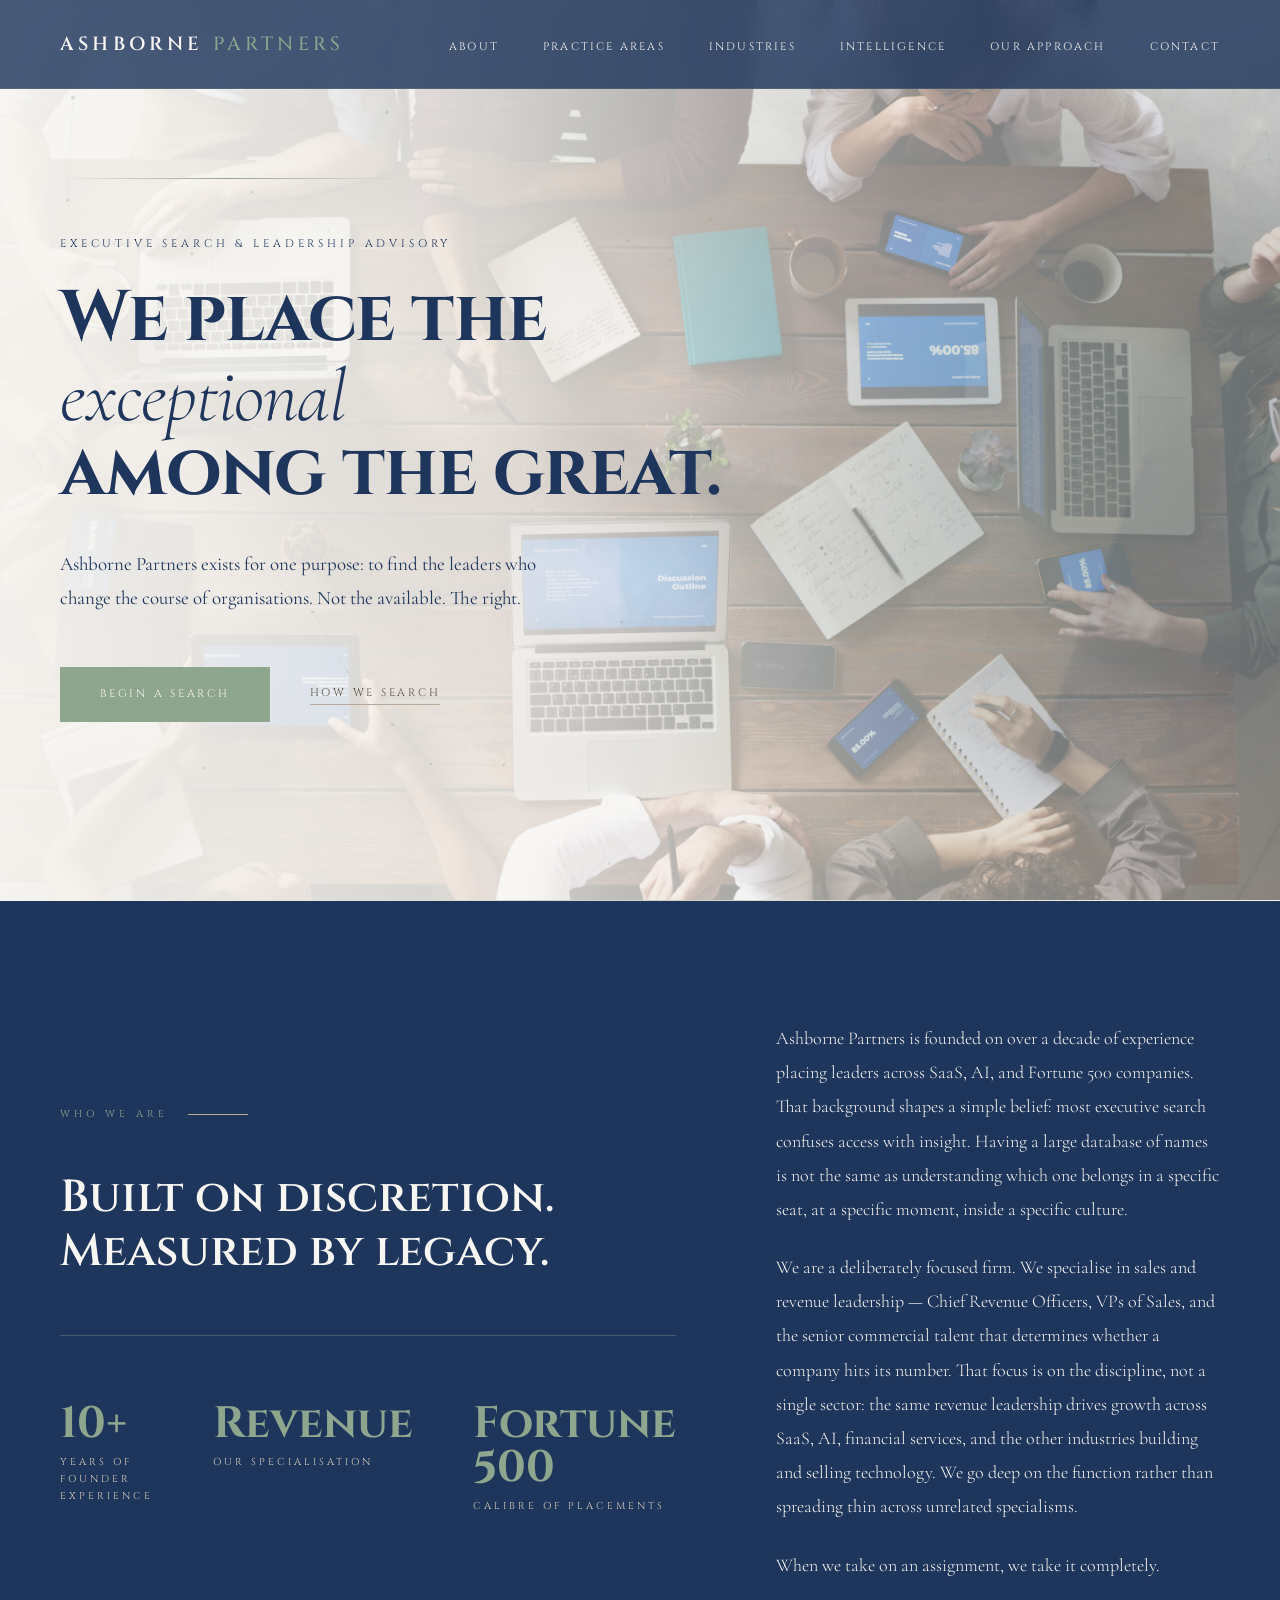
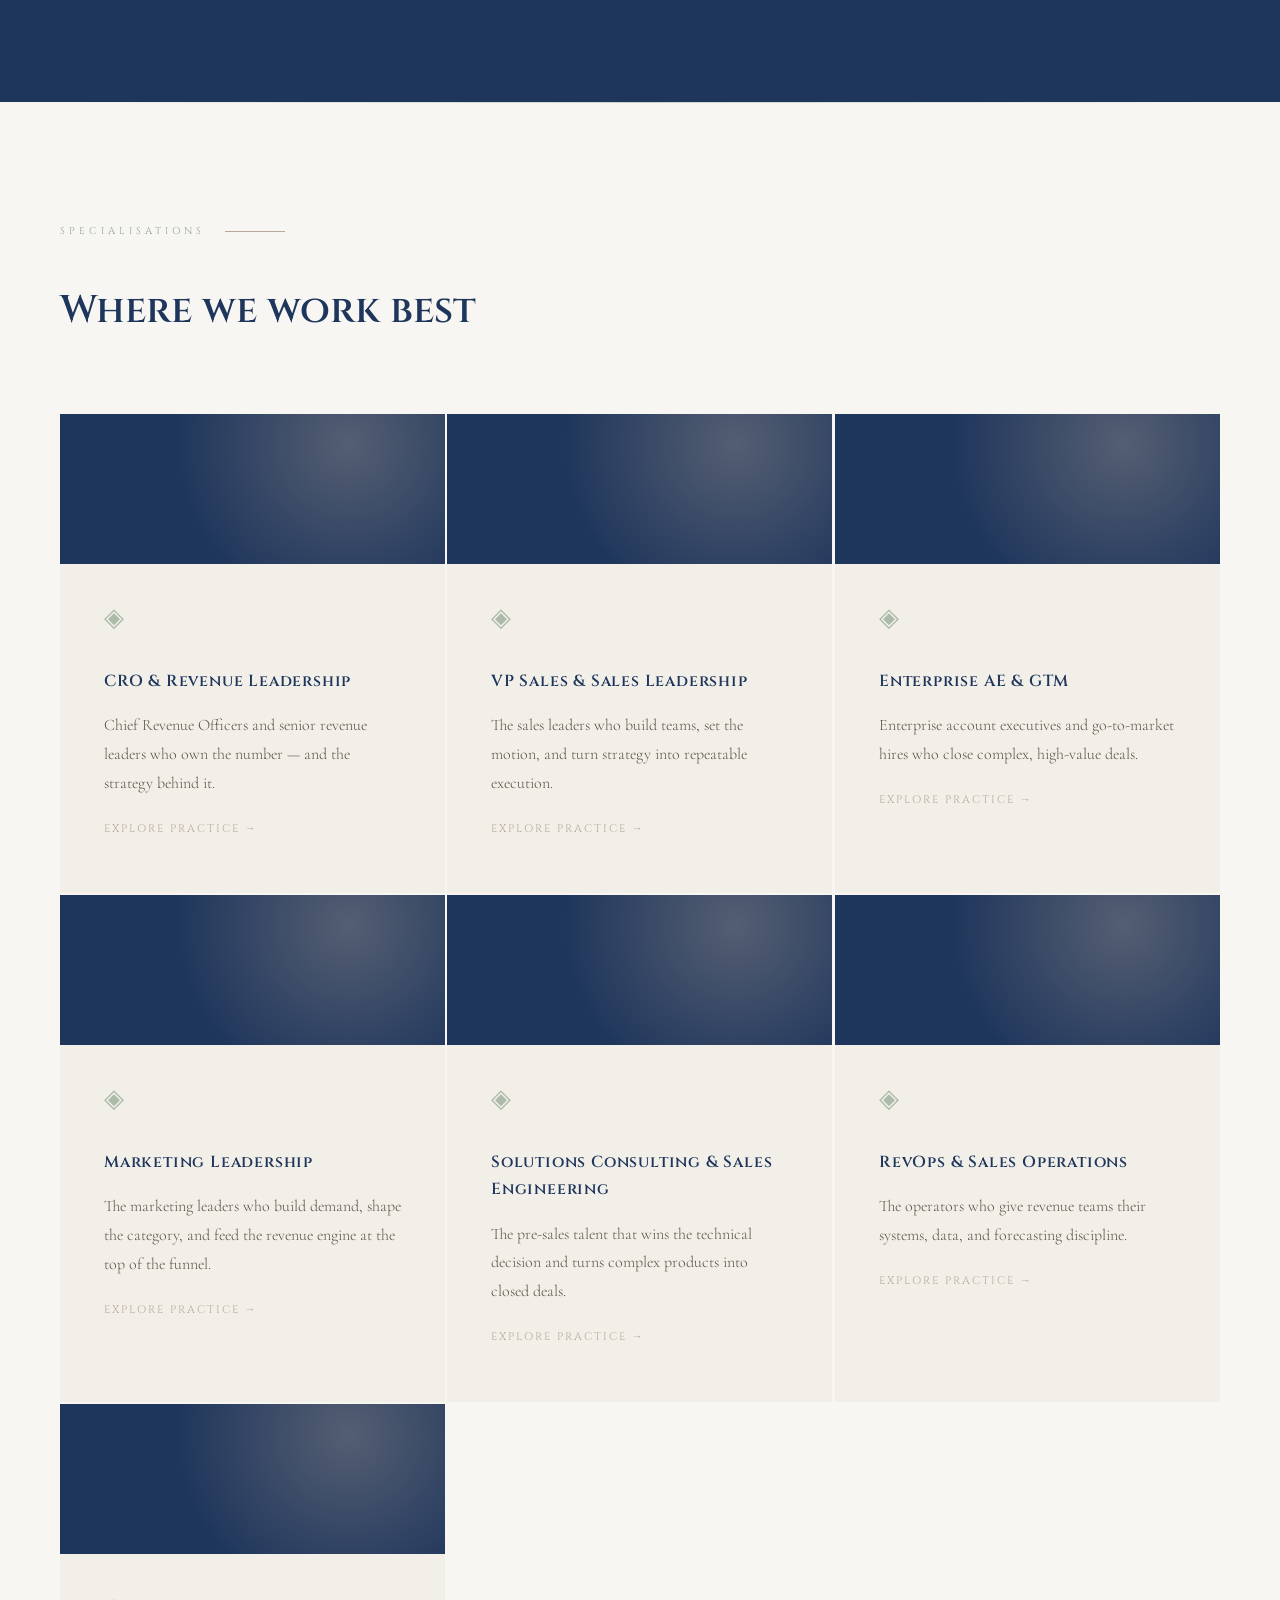
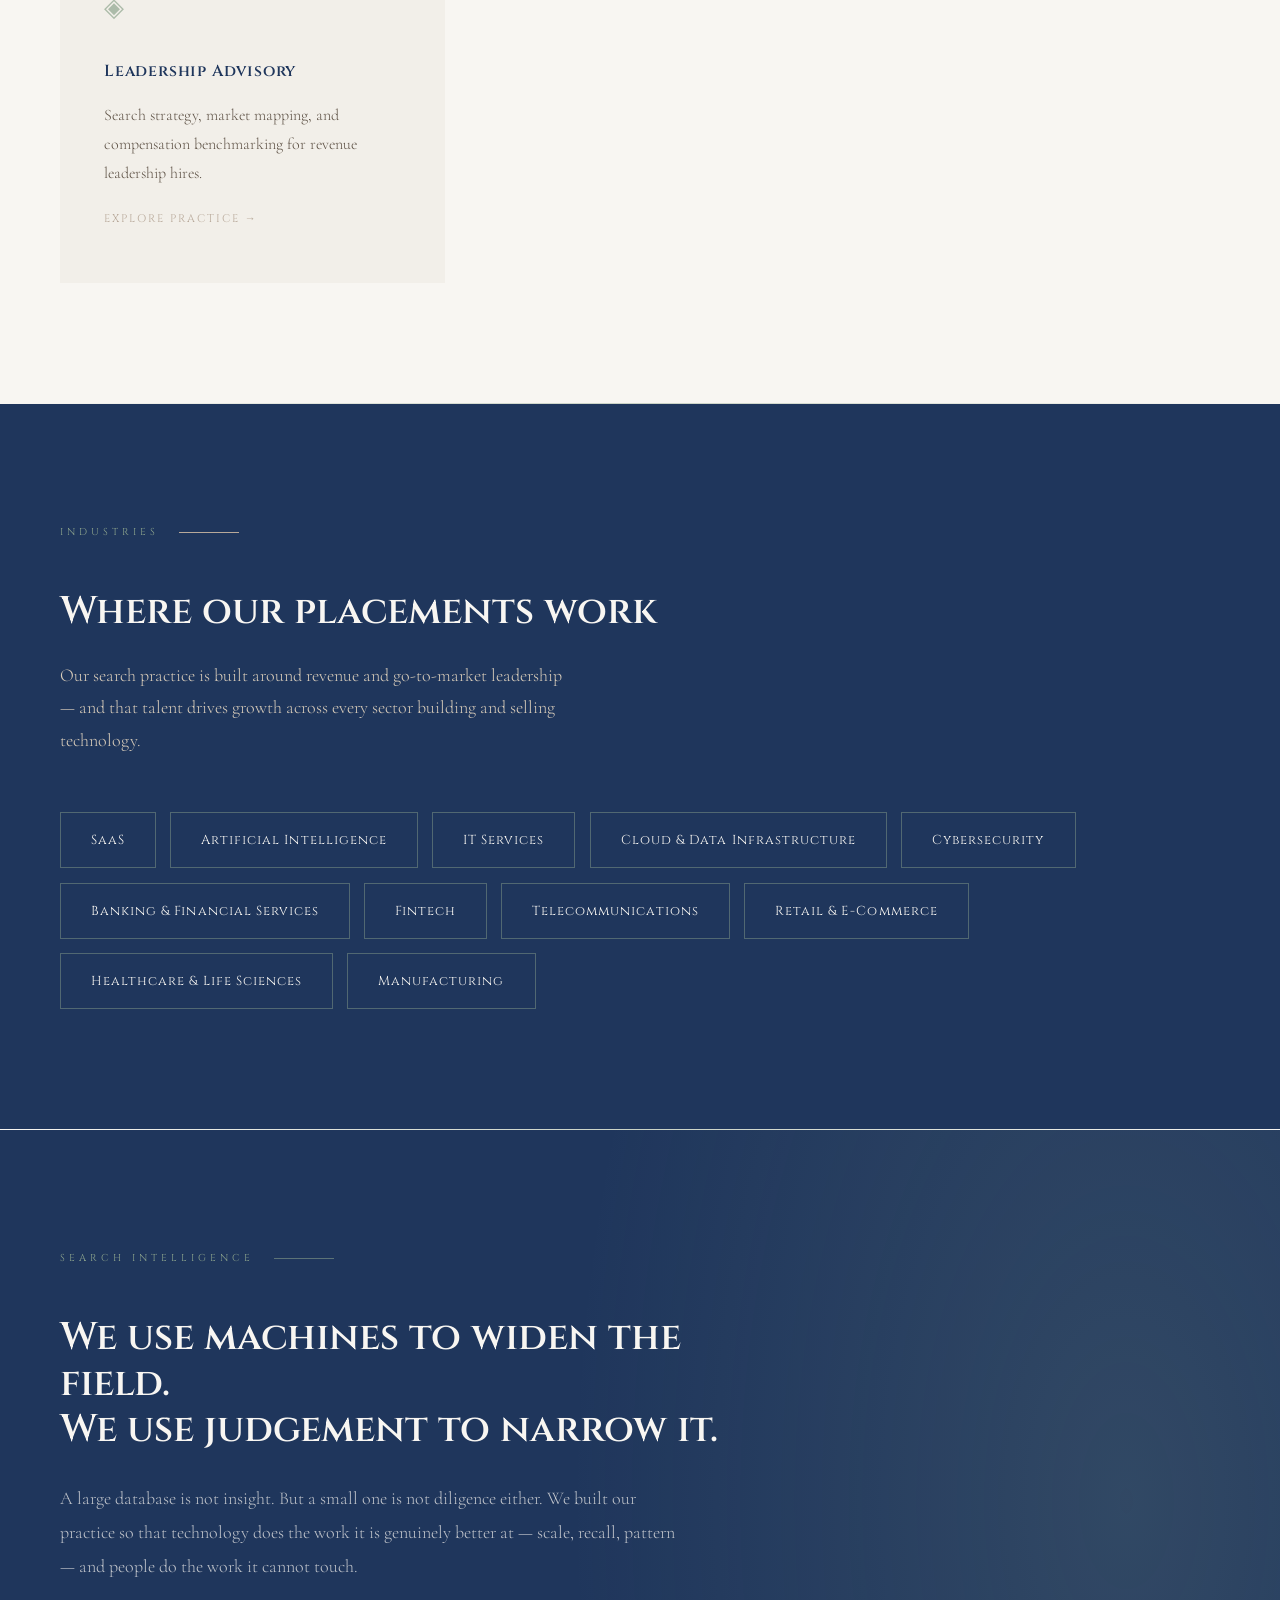
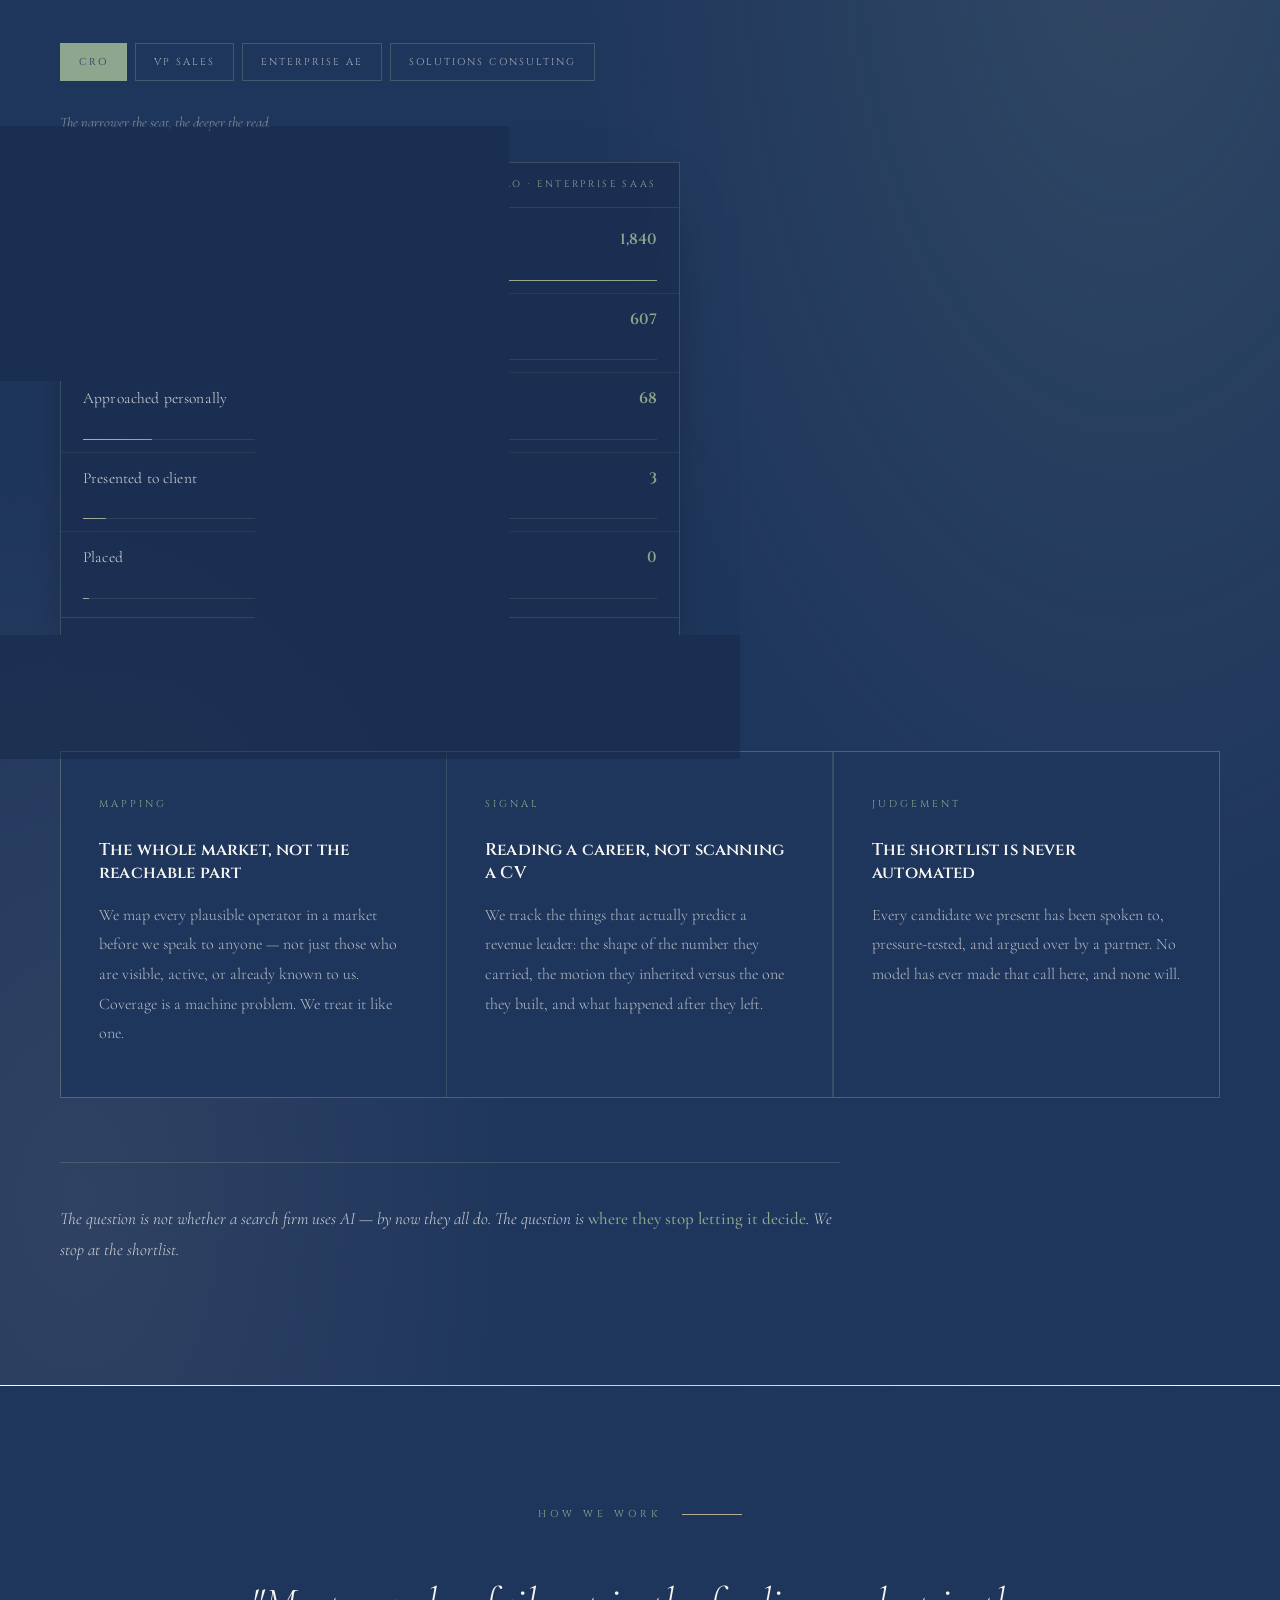
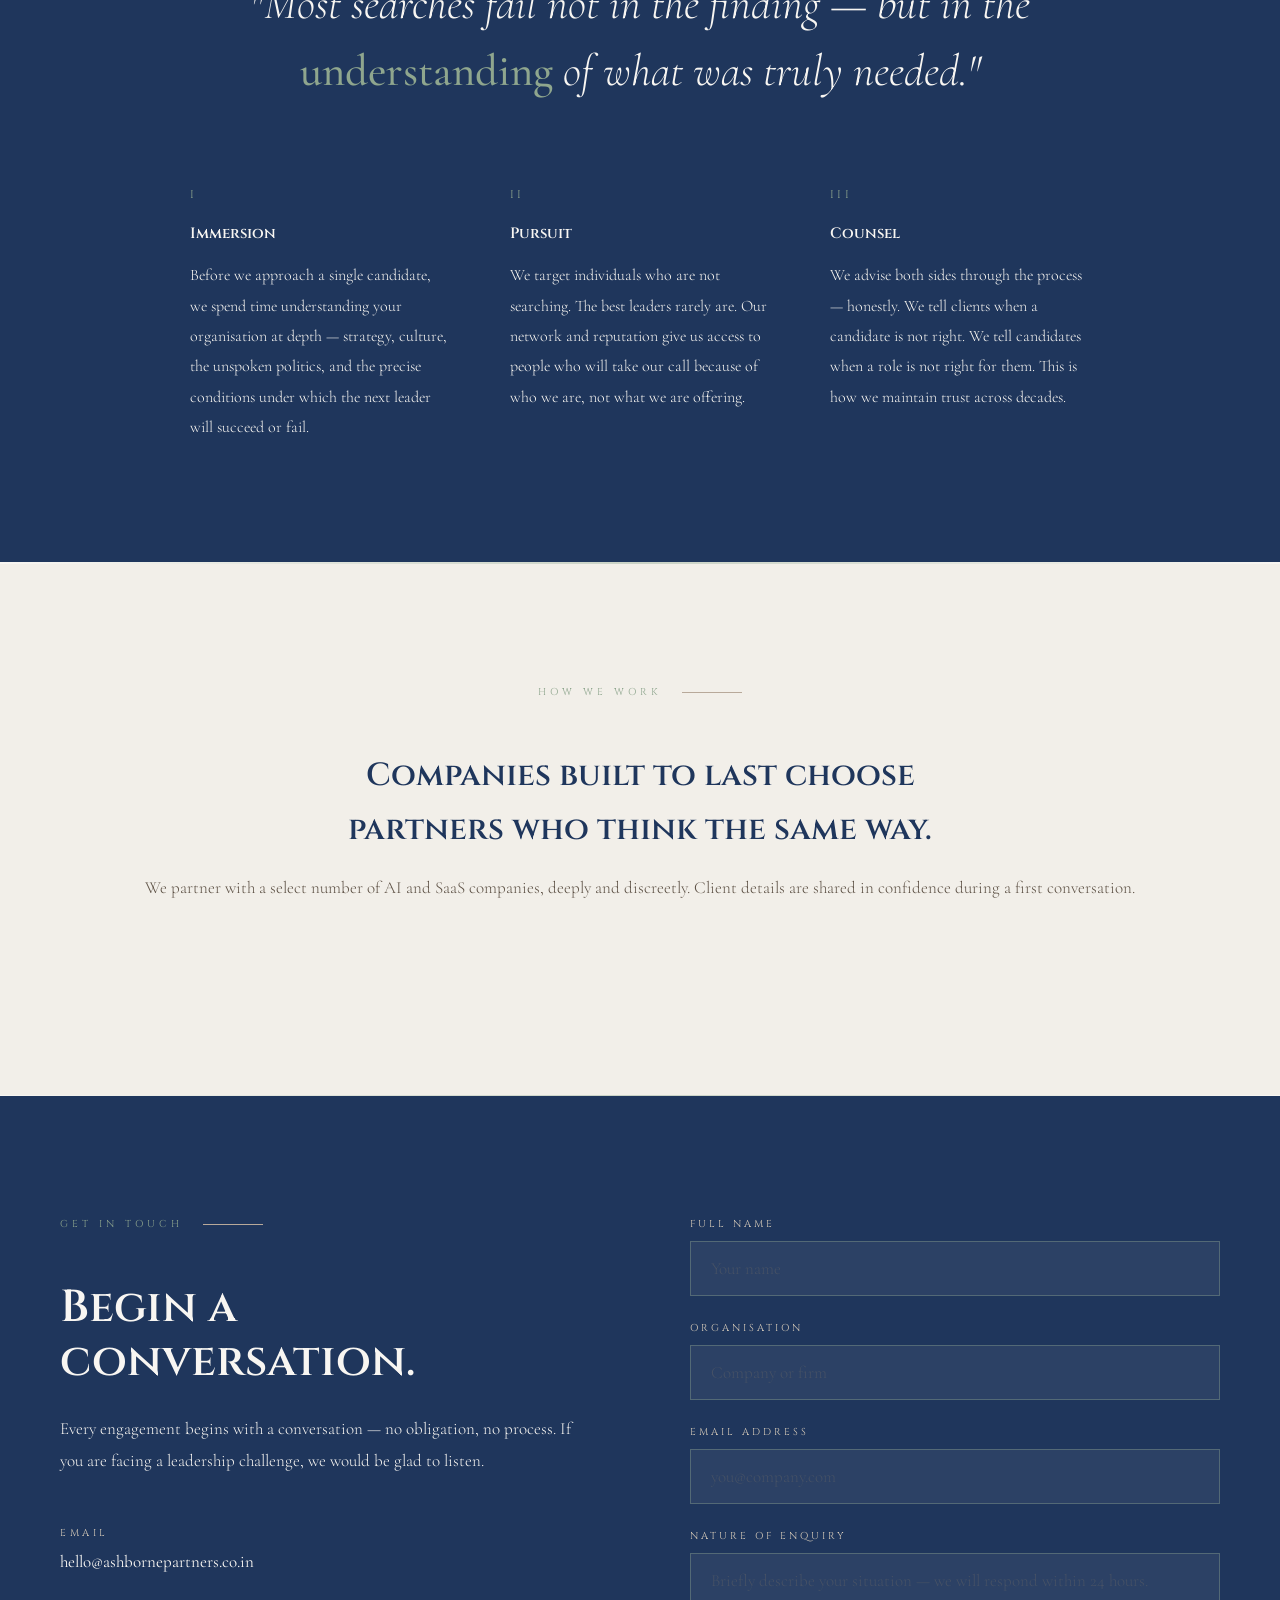
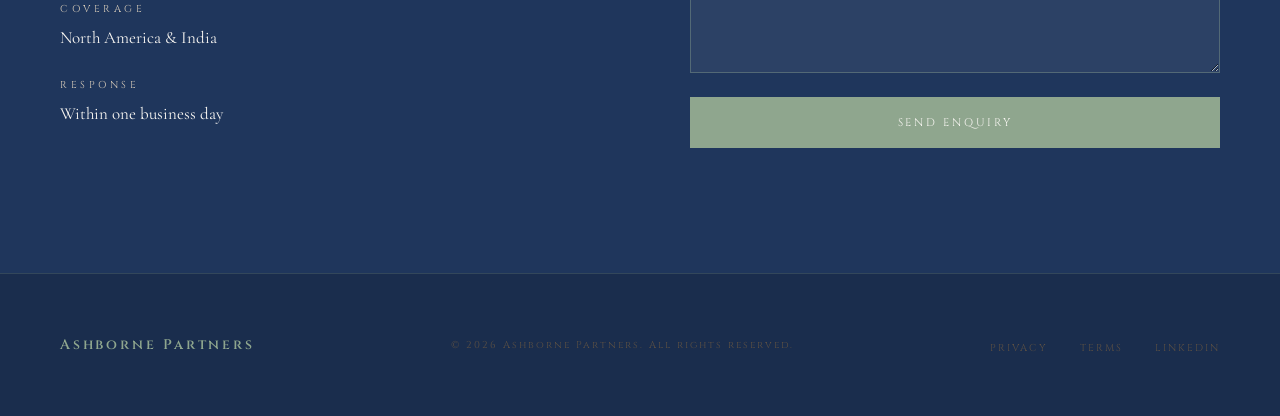
==== index.html @ 06df7e16 "Add files via upload" ====
<!DOCTYPE html>
<html lang="en">
<head>
  <meta charset="UTF-8" />
  <meta name="viewport" content="width=device-width, initial-scale=1.0" />
  <title>Ashborne Partners — Executive Search</title>
  <link rel="preconnect" href="https://fonts.googleapis.com" />
  <link rel="preconnect" href="https://fonts.gstatic.com" crossorigin />
  <link href="https://fonts.googleapis.com/css2?family=Cinzel:wght@400;600;700&family=Cormorant+Garamond:ital,wght@0,300;0,400;0,500;1,300;1,400&display=swap" rel="stylesheet" />

  <style>
    *, *::before, *::after { box-sizing: border-box; margin: 0; padding: 0; }

    :root {
      --obsidian:   #F8F6F2;
      --charcoal:   #F2EFE9;
      --ember:      #EAE5DC;
      --gold:       #8FA68E;
      --gold-muted: #B8A99A;
      --parchment:  #1F365C;
      --ash:        #5C5044;
      --white:      #1F365C;

      /* depth tokens derived from the locked palette */
      --navy-deep:  #16294A;
      --sage-lift:  rgba(143,166,142,0.14);
      --rule:       rgba(143,166,142,0.30);
      --rule-soft:  rgba(143,166,142,0.16);
      --shadow-lo:  0 1px 2px rgba(31,54,92,0.04);
      --shadow-mid: 0 18px 50px -22px rgba(31,54,92,0.22);
      --ease:       cubic-bezier(0.22, 1, 0.36, 1);
    }

    @media (prefers-reduced-motion: reduce) {
      *, *::before, *::after {
        animation-duration: 0.01ms !important;
        animation-iteration-count: 1 !important;
        transition-duration: 0.01ms !important;
        scroll-behavior: auto !important;
      }
    }


    :focus-visible {
      outline: 2px solid var(--gold);
      outline-offset: 3px;
    }

    html { scroll-behavior: smooth; overflow-x: hidden; }

    body {
      background: var(--obsidian);
      color: var(--parchment);
      font-family: 'Cormorant Garamond', Georgia, serif;
      font-size: 18px;
      line-height: 1.7;
      -webkit-font-smoothing: antialiased;
      overflow-x: hidden;
      width: 100%;
      max-width: 100%;
    }

    /* ── NAV ── */
    nav {
      position: fixed;
      top: 0; left: 0; right: 0;
      z-index: 100;
      display: flex;
      align-items: center;
      justify-content: space-between;
      padding: 28px 60px;
      background: rgba(31,54,92,0.82);
      backdrop-filter: blur(10px);
      -webkit-backdrop-filter: blur(10px);
      border-bottom: 1px solid rgba(143,166,142,0.18);
    }

    .nav-logo {
      font-family: 'Cinzel', serif;
      font-size: 19px;
      font-weight: 600;
      letter-spacing: 0.22em;
      color: #F8F6F2;
      text-decoration: none;
      text-transform: uppercase;
    }
    .nav-logo-main { color: #F8F6F2; }
    .nav-logo-accent { color: var(--gold); font-weight: 500; }

    .nav-links {
      display: flex;
      gap: 44px;
      list-style: none;
    }

    .nav-links a {
      font-family: 'Cinzel', serif;
      font-size: 11px;
      font-weight: 400;
      letter-spacing: 0.2em;
      color: #F8F6F2;
      text-decoration: none;
      text-transform: uppercase;
      transition: color 0.3s;
    }

    .nav-links a:hover { color: var(--gold); }

    .nav-toggle {
      display: none;
      flex-direction: column;
      justify-content: center;
      gap: 5px;
      width: 32px;
      height: 32px;
      background: none;
      border: none;
      cursor: pointer;
      padding: 0;
      z-index: 110;
    }
    .nav-toggle span {
      display: block;
      width: 26px;
      height: 2px;
      background: #F8F6F2;
      transition: transform 0.3s, opacity 0.3s, background 0.3s;
    }
    .nav-toggle.open span:nth-child(1) { transform: translateY(7px) rotate(45deg); }
    .nav-toggle.open span:nth-child(2) { opacity: 0; }
    .nav-toggle.open span:nth-child(3) { transform: translateY(-7px) rotate(-45deg); }

    /* ── HERO ── */
    .hero {
      min-height: 100vh;
      display: flex;
      flex-direction: column;
      justify-content: center;
      padding: 0 60px;
      position: relative;
      overflow: hidden;
    }
    .hero-backdrop {
      position: absolute; inset: 0; z-index: 0; pointer-events: none;
      background-image:
        linear-gradient(to right, rgba(248,246,242,0.97) 0%, rgba(248,246,242,0.86) 38%, rgba(248,246,242,0.58) 70%, rgba(248,246,242,0.45) 100%),
        url('images/hero-bg.jpg');
      background-size: cover, cover;
      background-position: center, center right;
      background-repeat: no-repeat, no-repeat;
    }
    .hero-backdrop::before {
      content: ''; position: absolute; inset: 0; z-index: -1;
      background:
        radial-gradient(ellipse 60% 80% at 88% 50%, rgba(31,54,92,0.20) 0%, transparent 62%),
        radial-gradient(ellipse 50% 70% at 78% 70%, rgba(143,166,142,0.22) 0%, transparent 60%);
    }
    .hero-eyebrow, .hero-headline, .hero-body, .hero-cta, .hero-scroll, .burn-line { position: relative; z-index: 2; }

    /* Background texture */
    .hero::before {
      content: '';
      position: absolute;
      inset: 0;
      background:
        radial-gradient(ellipse 80% 60% at 60% 40%, rgba(143,166,142,0.10) 0%, transparent 60%),
        radial-gradient(ellipse 50% 80% at 10% 80%, rgba(234,229,220,0.8) 0%, transparent 50%);
      pointer-events: none;
    }

    /* The gold burn line — signature element */
    .burn-line {
      width: 0;
      height: 1px;
      background: linear-gradient(to right, transparent, var(--gold), transparent);
      margin-bottom: 56px;
      animation: burn 1.4s cubic-bezier(0.4, 0, 0.2, 1) 0.3s forwards;
    }

    @keyframes burn {
      0%   { width: 0; opacity: 0; }
      10%  { opacity: 1; }
      100% { width: 340px; opacity: 1; }
    }

    .hero-eyebrow {
      font-family: 'Cinzel', serif;
      font-size: 11px;
      font-weight: 400;
      letter-spacing: 0.35em;
      color: var(--parchment);
      text-transform: uppercase;
      margin-bottom: 28px;
      opacity: 0;
      animation: fadeUp 0.9s ease 1.1s forwards;
    }

    .hero-headline {
      font-family: 'Cinzel', serif;
      font-size: clamp(40px, 5.6vw, 82px);
      font-weight: 700;
      line-height: 1.04;
      letter-spacing: -0.015em;
      color: var(--white);
      max-width: 700px;
      opacity: 0;
      animation: fadeUp 0.9s ease 1.3s forwards;
    }

    .hero-headline em {
      font-style: italic;
      font-family: 'Cormorant Garamond', serif;
      font-weight: 300;
      font-size: 1.05em;
      color: var(--parchment);
    }

    .hero-body {
      margin-top: 36px;
      max-width: 480px;
      font-size: 19px;
      font-weight: 400;
      color: var(--parchment);
      line-height: 1.8;
      opacity: 0;
      animation: fadeUp 0.9s ease 1.5s forwards;
    }

    .hero-cta {
      margin-top: 52px;
      display: flex;
      align-items: center;
      gap: 40px;
      opacity: 0;
      animation: fadeUp 0.9s ease 1.7s forwards;
    }

    .btn-primary {
      font-family: 'Cinzel', serif;
      font-size: 11px;
      letter-spacing: 0.25em;
      text-transform: uppercase;
      color: var(--obsidian);
      background: var(--gold);
      border: none;
      padding: 18px 40px;
      cursor: pointer;
      text-decoration: none;
      display: inline-block;
      transition: background 0.3s, transform 0.2s;
    }

    .btn-primary:hover {
      background: #8FA68E;
      transform: translateY(-1px);
    }

    .btn-ghost {
      font-family: 'Cinzel', serif;
      font-size: 11px;
      letter-spacing: 0.25em;
      text-transform: uppercase;
      color: var(--ash);
      text-decoration: none;
      border-bottom: 1px solid var(--gold-muted);
      padding-bottom: 2px;
      transition: color 0.3s;
    }

    .btn-ghost:hover { color: var(--gold); }

    .hero-scroll {
      position: absolute;
      bottom: 48px;
      left: 60px;
      display: flex;
      align-items: center;
      gap: 16px;
      opacity: 0;
      animation: fadeUp 0.9s ease 2s forwards;
    }

    .scroll-line {
      width: 48px;
      height: 1px;
      background: var(--gold-muted);
    }

    .scroll-label {
      font-family: 'Cinzel', serif;
      font-size: 10px;
      letter-spacing: 0.3em;
      color: var(--ash);
      text-transform: uppercase;
    }

    @keyframes fadeUp {
      from { opacity: 0; transform: translateY(20px); }
      to   { opacity: 1; transform: translateY(0); }
    }

    /* ── SIGNATURE: THE SEARCH LEDGER ── */
    .ledger-wrap {
      position: relative;
      z-index: 2;
      margin-top: 60px;
      max-width: 620px;
      opacity: 0;
      transform: translateY(20px);
      transition: opacity 0.9s var(--ease), transform 0.9s var(--ease);
    }
    .ledger-wrap.in { opacity: 1; transform: translateY(0); }

    .ledger {
      border: 1px solid rgba(143,166,142,0.28);
      background: rgba(22,41,74,0.55);
      backdrop-filter: blur(6px);
      -webkit-backdrop-filter: blur(6px);
      box-shadow: 0 24px 60px -30px rgba(0,0,0,0.5);
    }

    .ledger-head {
      display: flex;
      align-items: center;
      justify-content: space-between;
      gap: 16px;
      padding: 14px 22px;
      border-bottom: 1px solid var(--rule-soft);
    }

    .ledger-title {
      font-family: 'Cinzel', serif;
      font-size: 9.5px;
      letter-spacing: 0.32em;
      text-transform: uppercase;
      color: rgba(248,246,242,0.60);
    }

    .ledger-live {
      display: flex;
      align-items: center;
      gap: 9px;
      font-family: 'Cinzel', serif;
      font-size: 9.5px;
      letter-spacing: 0.28em;
      text-transform: uppercase;
      color: var(--gold);
    }

    .ledger-dot {
      width: 5px; height: 5px;
      border-radius: 50%;
      background: var(--gold);
      animation: pulse 2.6s ease-in-out infinite;
    }

    @keyframes pulse {
      0%, 100% { opacity: 0.35; transform: scale(1); }
      50%      { opacity: 1;    transform: scale(1.35); }
    }

    .ledger-rows { padding: 6px 0; }

    .ledger-row {
      display: grid;
      grid-template-columns: 1fr auto;
      align-items: baseline;
      gap: 18px;
      padding: 12px 22px;
      border-bottom: 1px solid rgba(143,166,142,0.12);
    }
    .ledger-row:last-child { border-bottom: none; }

    .ledger-stage {
      font-size: 15.5px;
      font-weight: 300;
      color: rgba(248,246,242,0.86);
      letter-spacing: 0.01em;
    }

    .ledger-count {
      font-family: 'Cinzel', serif;
      font-size: 15px;
      font-weight: 600;
      color: var(--gold);
      font-variant-numeric: tabular-nums;
      min-width: 3ch;
      text-align: right;
    }

    .ledger-bar {
      grid-column: 1 / -1;
      height: 1px;
      background: var(--rule-soft);
      margin-top: 9px;
      position: relative;
      overflow: hidden;
    }

    .ledger-bar span {
      position: absolute;
      inset: 0 auto 0 0;
      width: 0;
      background: linear-gradient(to right, var(--gold-muted), var(--gold));
      transition: width 1.1s var(--ease);
    }

    .ledger-foot {
      padding: 15px 22px 17px;
      border-top: 1px solid rgba(143,166,142,0.20);
      font-size: 15px;
      font-weight: 300;
      color: rgba(248,246,242,0.62);
      line-height: 1.6;
    }

    .ledger-foot b {
      font-weight: 500;
      color: var(--gold);
    }



    /* ── INTELLIGENCE ── */
    .intel {
      background: var(--parchment);
      color: #F8F6F2;
      position: relative;
      overflow: hidden;
    }

    .intel::before {
      content: '';
      position: absolute;
      inset: 0;
      background:
        radial-gradient(ellipse 70% 90% at 88% 20%, rgba(143,166,142,0.16) 0%, transparent 62%),
        radial-gradient(ellipse 60% 70% at 6% 90%, rgba(184,169,154,0.10) 0%, transparent 58%);
      pointer-events: none;
    }

    .intel-inner { position: relative; z-index: 1; }

    .intel .section-eyebrow { color: var(--gold); }
    .intel .section-eyebrow::after { background: rgba(143,166,142,0.55); }

    .intel-headline {
      font-family: 'Cinzel', serif;
      font-size: clamp(26px, 3vw, 42px);
      font-weight: 600;
      line-height: 1.2;
      color: #F8F6F2;
      max-width: 720px;
    }

    .intel-intro {
      margin-top: 28px;
      max-width: 620px;
      font-size: 18px;
      font-weight: 300;
      line-height: 1.9;
      color: rgba(248,246,242,0.74);
    }

    .intel-grid {
      margin-top: 76px;
      display: grid;
      grid-template-columns: repeat(3, 1fr);
      gap: 1px;
      background: rgba(143,166,142,0.22);
      border: 1px solid rgba(143,166,142,0.22);
    }

    .intel-cell {
      background: var(--parchment);
      padding: 44px 38px 48px;
      position: relative;
      transition: background 0.45s var(--ease);
    }

    .intel-cell:hover { background: var(--navy-deep); }

    .intel-marker {
      font-family: 'Cinzel', serif;
      font-size: 10px;
      letter-spacing: 0.3em;
      color: var(--gold);
      text-transform: uppercase;
      display: block;
      margin-bottom: 26px;
    }

    .intel-cell h3 {
      font-family: 'Cinzel', serif;
      font-size: 17px;
      font-weight: 600;
      color: #F8F6F2;
      line-height: 1.35;
      margin-bottom: 16px;
      letter-spacing: 0.01em;
    }

    .intel-cell p {
      font-size: 16px;
      font-weight: 300;
      line-height: 1.85;
      color: rgba(248,246,242,0.70);
    }

    .intel-note {
      margin-top: 64px;
      padding-top: 40px;
      border-top: 1px solid rgba(143,166,142,0.28);
      max-width: 780px;
      font-size: 17px;
      font-weight: 300;
      font-style: italic;
      line-height: 1.85;
      color: rgba(248,246,242,0.82);
    }

    .intel-note strong {
      font-style: normal;
      font-weight: 500;
      color: var(--gold);
    }





    /* ── SEARCH SHAPE ──
       Interactive funnel. Selecting a practice redraws the ledger
       to that practice's shape. */
    .shape-controls {
      display: flex;
      flex-wrap: wrap;
      gap: 8px;
      margin-top: 44px;
      margin-bottom: 30px;
    }

    .shape-btn {
      font-family: 'Cinzel', serif;
      font-size: 10px;
      letter-spacing: 0.2em;
      text-transform: uppercase;
      color: rgba(248,246,242,0.62);
      background: transparent;
      border: 1px solid rgba(143,166,142,0.32);
      padding: 11px 18px;
      cursor: pointer;
      transition: color 0.32s var(--ease), border-color 0.32s var(--ease), background 0.32s var(--ease);
      font-weight: 400;
    }

    .shape-btn:hover {
      color: #F8F6F2;
      border-color: rgba(143,166,142,0.6);
    }

    .shape-btn[aria-pressed="true"] {
      color: var(--parchment);
      background: var(--gold);
      border-color: var(--gold);
    }

    .shape-note {
      font-size: 14.5px;
      font-weight: 300;
      font-style: italic;
      color: rgba(248,246,242,0.52);
      margin-bottom: 26px;
      min-height: 1.5em;
      transition: opacity 0.3s ease;
    }

    /* Numbers change without the row jumping. */
    .ledger-count { transition: opacity 0.22s ease; }
    .ledger-count.swap { opacity: 0; }

    /* ── AMBIENT FIELD ──
       Sits behind the hero copy. Faint by design. */
    .field {
      position: absolute;
      inset: 0;
      z-index: 1;
      pointer-events: none;
      opacity: 0;
      transition: opacity 2.2s ease 0.6s;
    }
    .field.on { opacity: 1; }


    /* ── SCROLL REVEAL ──
       One shared system. Elements are marked by JS on load so the
       page still renders fully if JS fails. */
    .js-reveal {
      opacity: 0;
      transform: translateY(14px);
      transition:
        opacity 0.75s var(--ease),
        transform 0.75s var(--ease);
      transition-delay: var(--reveal-delay, 0ms);
      will-change: opacity, transform;
    }

    .js-reveal.is-in {
      opacity: 1;
      transform: none;
    }

    /* Eyebrow rule draws itself rather than fading */
    .js-reveal.section-eyebrow::after {
      transform: scaleX(0);
      transform-origin: left;
      transition: transform 0.7s var(--ease);
      transition-delay: calc(var(--reveal-delay, 0ms) + 200ms);
    }
    .js-reveal.section-eyebrow.is-in::after { transform: scaleX(1); }

    /* Stat figures settle with a touch more travel */
    .js-reveal.stat-item { transform: translateY(18px); }

    /* Practice cards and pills carry their own hover transitions,
       so scope the reveal transform to avoid fighting them. */
    .practice-card.js-reveal { transform: translateY(18px); }
    .practice-card.js-reveal.is-in { transform: translateY(0); }
    .practice-card.js-reveal.is-in:hover { transform: translateY(-3px); }

    .industry-pill.js-reveal {
      opacity: 0;
      transform: translateY(10px) scale(0.985);
    }
    .industry-pill.js-reveal.is-in {
      opacity: 1;
      transform: none;
    }

    /* Roman numerals in the approach steps */
    .approach-step-num.js-reveal { transform: translateY(0); opacity: 0; }
    .approach-step-num.js-reveal.is-in { opacity: 1; }

    @media (prefers-reduced-motion: reduce) {
      .js-reveal,
      .js-reveal.section-eyebrow::after,
      .industry-pill.js-reveal,
      .practice-card.js-reveal {
        opacity: 1 !important;
        transform: none !important;
        transition: none !important;
      }
      .js-reveal.section-eyebrow::after { transform: scaleX(1) !important; }
    }

    /* ── DIVIDER ── */
    .divider {
      width: 100%;
      height: 1px;
      background: linear-gradient(to right, transparent, rgba(143,166,142,0.45), transparent);
    }

    /* ── SECTION BASE ── */
    section {
      padding: 120px 60px;
    }

    .section-eyebrow {
      font-family: 'Cinzel', serif;
      font-size: 10px;
      font-weight: 400;
      letter-spacing: 0.4em;
      color: var(--gold);
      text-transform: uppercase;
      margin-bottom: 48px;
      display: flex;
      align-items: center;
      gap: 20px;
    }

    .section-eyebrow::after {
      content: '';
      display: block;
      width: 60px;
      height: 1px;
      background: var(--gold-muted);
    }

    /* ── ABOUT ── */
    .about {
      background: var(--charcoal);
      display: grid;
      grid-template-columns: 1fr 1fr;
      gap: 100px;
      align-items: center;
    }

    .about-headline {
      font-family: 'Cinzel', serif;
      font-size: clamp(28px, 3.5vw, 48px);
      font-weight: 600;
      line-height: 1.2;
      color: var(--white);
    }

    .about-body {
      font-size: 18px;
      font-weight: 300;
      color: var(--ash);
      line-height: 1.9;
    }

    .about-body p + p { margin-top: 24px; }

    .stat-row {
      display: flex;
      gap: 60px;
      margin-top: 56px;
      padding-top: 48px;
      border-top: 1px solid rgba(143,166,142,0.30);
    }

    .stat-item {}

    .stat-number {
      font-family: 'Cinzel', serif;
      font-size: 44px;
      font-weight: 700;
      color: var(--gold);
      line-height: 1;
    }

    .stat-label {
      font-family: 'Cinzel', serif;
      font-size: 10px;
      letter-spacing: 0.3em;
      color: var(--ash);
      text-transform: uppercase;
      margin-top: 8px;
    }

    /* ── PRACTICE AREAS ── */
    .practice {
      background: var(--obsidian);
    }

    .practice-header {
      max-width: 600px;
      margin-bottom: 80px;
    }

    .practice-headline {
      font-family: 'Cinzel', serif;
      font-size: clamp(26px, 3vw, 42px);
      font-weight: 600;
      color: var(--white);
      line-height: 1.2;
    }

    .practice-grid {
      display: grid;
      grid-template-columns: repeat(3, 1fr);
      gap: 2px;
    }

    .practice-card {
      background: var(--charcoal);
      padding: 52px 44px;
      position: relative;
      overflow: hidden;
      transition: background 0.3s;
      cursor: default;
    }

    .practice-card::before {
      content: '';
      position: absolute;
      bottom: 0; left: 0;
      width: 100%; height: 2px;
      background: var(--gold);
      transform: scaleX(0);
      transform-origin: left;
      transition: transform 0.4s cubic-bezier(0.4, 0, 0.2, 1);
    }

    .practice-card:hover::before { transform: scaleX(1); }
    .practice-card:hover {
      background: var(--ember);
      transform: translateY(-3px);
      box-shadow: var(--shadow-mid);
    }
    .practice-card {
      transition: background 0.4s var(--ease), transform 0.4s var(--ease), box-shadow 0.4s var(--ease);
    }

    .practice-icon {
      font-size: 28px;
      margin-bottom: 28px;
      opacity: 0.7;
    }

    .practice-title {
      font-family: 'Cinzel', serif;
      font-size: 16px;
      font-weight: 600;
      letter-spacing: 0.05em;
      color: var(--white);
      margin-bottom: 16px;
    }

    .practice-desc {
      font-size: 16px;
      font-weight: 300;
      color: var(--ash);
      line-height: 1.8;
    }

    /* ── INDUSTRIES ── */
    .industries-header {
      max-width: 600px;
      margin-bottom: 56px;
    }
    .industries-headline {
      font-family: 'Cinzel', serif;
      font-size: clamp(26px, 3vw, 42px);
      font-weight: 600;
      line-height: 1.2;
    }
    .industries-intro {
      margin-top: 24px;
      font-size: 18px;
      font-weight: 300;
      line-height: 1.8;
      max-width: 520px;
    }
    .industries-grid {
      display: flex;
      flex-wrap: wrap;
      gap: 14px;
    }
    .industry-pill {
      font-family: 'Cinzel', serif;
      font-size: 13px;
      letter-spacing: 0.08em;
      padding: 16px 30px;
      border: 1px solid rgba(143,166,142,0.45);
      transition: border-color 0.3s, background 0.3s;
    }
    .industry-pill:hover {
      border-color: #8FA68E;
      background: rgba(143,166,142,0.12);
    }

    /* ── APPROACH ── */
    .approach {
      background: var(--ember);
    }

    .approach-inner {
      max-width: 900px;
      margin: 0 auto;
      text-align: center;
    }

    .approach-quote {
      font-family: 'Cormorant Garamond', serif;
      font-size: clamp(26px, 3.5vw, 46px);
      font-weight: 300;
      font-style: italic;
      color: var(--parchment);
      line-height: 1.5;
      margin-bottom: 48px;
    }

    .approach-quote strong {
      font-style: normal;
      font-weight: 500;
      color: var(--gold);
    }

    .approach-body {
      display: grid;
      grid-template-columns: repeat(3, 1fr);
      gap: 60px;
      margin-top: 80px;
      text-align: left;
    }

    .approach-step-num {
      font-family: 'Cinzel', serif;
      font-size: 11px;
      letter-spacing: 0.3em;
      color: var(--gold-muted);
      margin-bottom: 16px;
    }

    .approach-step-title {
      font-family: 'Cinzel', serif;
      font-size: 15px;
      font-weight: 600;
      color: var(--white);
      margin-bottom: 14px;
    }

    .approach-step-desc {
      font-size: 16px;
      font-weight: 300;
      color: var(--ash);
      line-height: 1.9;
    }

    /* ── CLIENTS / SOCIAL PROOF ── */
    .proof {
      background: var(--charcoal);
      text-align: center;
    }

    .proof-headline {
      font-family: 'Cinzel', serif;
      font-size: clamp(24px, 2.5vw, 36px);
      font-weight: 600;
      color: var(--white);
      max-width: 600px;
      margin: 0 auto 16px;
    }

    .proof-sub {
      font-size: 17px;
      font-weight: 300;
      color: var(--ash);
      margin-bottom: 72px;
    }

    .proof-logos {
      display: flex;
      justify-content: center;
      align-items: center;
      gap: 64px;
      flex-wrap: wrap;
      margin-bottom: 80px;
      opacity: 0.5;
    }

    .proof-logo-text {
      font-family: 'Cinzel', serif;
      font-size: 13px;
      letter-spacing: 0.3em;
      color: var(--parchment);
      text-transform: uppercase;
    }

    .testimonial {
      max-width: 680px;
      margin: 0 auto;
      border-left: 1px solid var(--gold-muted);
      padding-left: 40px;
      text-align: left;
    }

    .testimonial-text {
      font-family: 'Cormorant Garamond', serif;
      font-size: 22px;
      font-weight: 300;
      font-style: italic;
      color: var(--parchment);
      line-height: 1.7;
      margin-bottom: 28px;
    }

    .testimonial-attr {
      font-family: 'Cinzel', serif;
      font-size: 11px;
      letter-spacing: 0.25em;
      color: var(--gold);
    }

    /* ── CONTACT ── */
    .contact {
      background: var(--obsidian);
      display: grid;
      grid-template-columns: 1fr 1fr;
      gap: 100px;
      align-items: start;
    }

    .contact-headline {
      font-family: 'Cinzel', serif;
      font-size: clamp(28px, 3.5vw, 48px);
      font-weight: 600;
      color: var(--white);
      line-height: 1.2;
      margin-bottom: 24px;
    }

    .contact-body {
      font-size: 17px;
      font-weight: 300;
      color: var(--ash);
      line-height: 1.9;
      margin-bottom: 48px;
    }

    .contact-detail {
      margin-bottom: 24px;
    }

    .contact-detail-label {
      font-family: 'Cinzel', serif;
      font-size: 10px;
      letter-spacing: 0.35em;
      color: var(--gold);
      text-transform: uppercase;
      margin-bottom: 6px;
    }

    .contact-detail-value {
      font-size: 17px;
      color: var(--parchment);
    }

    /* Form */
    .contact-form {
      display: flex;
      flex-direction: column;
      gap: 24px;
    }

    .form-group {
      display: flex;
      flex-direction: column;
      gap: 8px;
    }

    .form-label {
      font-family: 'Cinzel', serif;
      font-size: 10px;
      letter-spacing: 0.3em;
      color: var(--gold-muted);
      text-transform: uppercase;
    }

    .form-input,
    .form-textarea {
      background: var(--charcoal);
      border: 1px solid rgba(143,166,142,0.30);
      color: var(--parchment);
      font-family: 'Cormorant Garamond', serif;
      font-size: 17px;
      font-weight: 300;
      padding: 16px 20px;
      outline: none;
      transition: border-color 0.3s;
      width: 100%;
    }

    .form-input:focus,
    .form-textarea:focus {
      border-color: var(--gold-muted);
    }

    .form-textarea {
      resize: vertical;
      min-height: 120px;
    }

    .form-input::placeholder,
    .form-textarea::placeholder {
      color: rgba(110,106,102,0.4);
    }

    /* ── FOOTER ── */
    footer {
      background: #1A2D4D;
      padding: 56px 60px;
      display: flex;
      align-items: center;
      justify-content: space-between;
      border-top: 1px solid rgba(143,166,142,0.22);
    }

    .footer-logo {
      font-family: 'Cinzel', serif;
      font-size: 14px;
      font-weight: 600;
      letter-spacing: 0.2em;
      color: var(--gold);
    }

    .footer-copy {
      font-family: 'Cinzel', serif;
      font-size: 10px;
      letter-spacing: 0.2em;
      color: var(--ash);
    }

    .footer-links {
      display: flex;
      gap: 32px;
      list-style: none;
    }

    .footer-links a {
      font-family: 'Cinzel', serif;
      font-size: 10px;
      letter-spacing: 0.2em;
      color: var(--ash);
      text-decoration: none;
      text-transform: uppercase;
      transition: color 0.3s;
    }

    .footer-links a:hover { color: var(--gold); }

    /* ── TEAM ── */
    .team {
      background: var(--obsidian);
    }

    .team-header {
      max-width: 600px;
      margin-bottom: 80px;
    }

    .team-headline {
      font-family: 'Cinzel', serif;
      font-size: clamp(26px, 3vw, 42px);
      font-weight: 600;
      color: var(--white);
      line-height: 1.2;
    }

    .team-grid {
      display: grid;
      grid-template-columns: repeat(4, 1fr);
      gap: 48px 36px;
    }

    .team-photo {
      width: 100%;
      aspect-ratio: 4 / 5;
      object-fit: cover;
      background: var(--charcoal);
      border: 1px solid rgba(143,166,142,0.30);
      filter: grayscale(35%) brightness(0.95);
      transition: filter 0.4s, border-color 0.4s;
      margin-bottom: 24px;
      display: block;
    }

    .team-card:hover .team-photo {
      filter: grayscale(0%) brightness(1);
      border-color: var(--gold-muted);
    }

    .team-name {
      font-family: 'Cinzel', serif;
      font-size: 17px;
      font-weight: 600;
      color: var(--white);
      margin-bottom: 6px;
    }

    .team-role {
      font-family: 'Cinzel', serif;
      font-size: 10px;
      letter-spacing: 0.25em;
      text-transform: uppercase;
      color: var(--gold);
      margin-bottom: 14px;
    }

    .team-bio {
      font-size: 15px;
      font-weight: 300;
      color: var(--ash);
      line-height: 1.7;
    }

    /* ── RESPONSIVE ── */
    /* ── TABLET ── */
    @media (max-width: 1024px) {
      nav { padding: 24px 40px; }
      section { padding: 100px 40px; }
      .hero { padding: 0 40px; }
      .practice-grid { grid-template-columns: repeat(2, 1fr); }
      .approach-body { grid-template-columns: 1fr 1fr; gap: 48px; }
      .team-grid { grid-template-columns: repeat(3, 1fr); }
      .about { gap: 60px; }
      .contact { gap: 60px; }
      .hero-scroll { left: 40px; }
      .intel-grid { grid-template-columns: 1fr; }
    }

    /* ── MOBILE ── */
    @media (max-width: 900px) {
      nav { padding: 20px 28px; }
      .nav-toggle { display: flex; }
      .nav-links {
        position: fixed;
        top: 0; right: 0;
        height: 100vh;
        width: min(78vw, 320px);
        flex-direction: column;
        justify-content: center;
        gap: 36px;
        background: var(--obsidian);
        box-shadow: -8px 0 40px rgba(31,54,92,0.15);
        transform: translateX(100%);
        transition: transform 0.35s cubic-bezier(0.4, 0, 0.2, 1), visibility 0.35s;
        visibility: hidden;
        padding: 0 44px;
        z-index: 105;
      }
      .nav-links.open { transform: translateX(0); visibility: visible; }
      .nav-links a { font-size: 14px; color: var(--parchment); }
      .nav-toggle.open span { background: var(--parchment); }

      section { padding: 72px 28px; }
      .hero { padding: 0 28px; }
      .about { grid-template-columns: 1fr; gap: 48px; }
      .practice-grid { grid-template-columns: 1fr; }
      .team-grid { grid-template-columns: repeat(2, 1fr); gap: 36px 24px; }
      .approach-body { grid-template-columns: 1fr; gap: 40px; }
      .contact { grid-template-columns: 1fr; gap: 56px; }
      .stat-row { display: grid; grid-template-columns: 1fr 1fr; gap: 32px 24px; }
      .stat-number { font-size: 34px; word-break: break-word; }
      footer { flex-direction: column; gap: 24px; text-align: center; }
      .footer-links { justify-content: center; }
      .proof-logos { gap: 32px; }
      .hero-scroll { left: 28px; }

      .hero {
        min-height: auto;
        padding-top: 132px;
        padding-bottom: 84px;
      }
      .ledger-wrap { margin-top: 44px; max-width: 100%; }
      .hero-scroll { display: none; }
      .intel-grid { grid-template-columns: 1fr; }
      .intel-cell { padding: 36px 28px 40px; }
      .intel-note { margin-top: 48px; padding-top: 32px; font-size: 16px; }
    }

    /* ── SMALL PHONE ── */
    @media (max-width: 520px) {
      nav { padding: 18px 20px; }
      section { padding: 60px 20px; }
      .hero { padding: 0 20px; }
      .hero-cta { flex-direction: column; align-items: flex-start; gap: 22px; }
      .hero-cta .btn-primary { width: 100%; text-align: center; }
      .hero-headline { font-size: clamp(34px, 11vw, 48px); }
      .hero-body { font-size: 17px; margin-top: 28px; }
      .team-grid { grid-template-columns: 1fr 1fr; gap: 28px 18px; }
      .industries-grid { gap: 10px; }
      .industry-pill { padding: 13px 22px; font-size: 12px; }
      .hero-scroll { display: none; }
      .practice-header, .industries-header { margin-bottom: 48px; }
      .stat-row { grid-template-columns: 1fr; gap: 28px; }
      .stat-number { font-size: 38px; }

      .ledger-wrap { margin-top: 36px; }
      .ledger-head { padding: 12px 16px; flex-wrap: wrap; gap: 8px; }
      .ledger-title { font-size: 9px; letter-spacing: 0.26em; }
      .ledger-live { font-size: 9px; letter-spacing: 0.22em; }
      .ledger-row { padding: 10px 16px; gap: 12px; }
      .ledger-stage { font-size: 14px; }
      .ledger-count { font-size: 14px; }
      .ledger-foot { padding: 12px 16px 14px; font-size: 13.5px; }
      .intel-headline { font-size: clamp(24px, 7.5vw, 32px); }
      .intel-intro { font-size: 16.5px; margin-top: 22px; }
      .intel-cell { padding: 32px 22px 36px; }
      .intel-note { font-size: 15.5px; }
    }

    @media (prefers-reduced-motion: reduce) {
      .burn-line, .hero-eyebrow, .hero-headline, .hero-body, .hero-cta, .hero-scroll, .ledger-wrap {
        animation: none;
        opacity: 1;
      }
      .burn-line { width: 340px; }
      .ledger-dot { animation: none; opacity: 1; }
    }
  
    /* --- Practice cards as links + image slots --- */
    a.practice-card { text-decoration: none; display: block; }
    .practice-card { background: var(--charcoal); padding: 0 0 52px; position: relative; overflow: hidden; transition: transform 0.3s, box-shadow 0.3s; cursor: pointer; }
    .practice-card:hover { transform: translateY(-4px); box-shadow: 0 18px 40px rgba(31,54,92,0.12); }
    /* Image slot: shows photo if present, else an on-palette abstract gradient */
    .practice-img {
      height: 150px;
      background-color: #1F365C;
      background-size: cover;
      background-position: center;
      background-image: linear-gradient(135deg, #1F365C 0%, #2C4A78 45%, #8FA68E 130%);
      position: relative;
    }
    .practice-img::after {
      content: '';
      position: absolute; inset: 0;
      background: radial-gradient(circle at 75% 20%, rgba(184,169,154,0.35) 0%, transparent 55%);
    }
    .practice-icon { font-size: 26px; opacity: 0.7; color: #8FA68E; padding: 32px 44px 0; }
    .practice-title { padding: 0 44px; margin-top: 18px; }
    .practice-desc { padding: 0 44px; }
    .practice-more {
      display: inline-block;
      margin: 22px 44px 0;
      font-family: 'Cinzel', serif;
      font-size: 11px; letter-spacing: 0.18em; text-transform: uppercase;
      color: var(--gold-muted);
      transition: color 0.3s, letter-spacing 0.3s;
    }
    .practice-card:hover .practice-more { color: #8FA68E; letter-spacing: 0.24em; }

    /* --- Abstract hero accent (works with no photo) --- */
    .hero::after {
      content: '';
      position: absolute;
      right: -8%; top: 50%; transform: translateY(-50%);
      width: 46%; height: 70%;
      background:
        radial-gradient(circle at 60% 40%, rgba(143,166,142,0.18) 0%, transparent 60%),
        conic-gradient(from 200deg at 60% 50%, rgba(184,169,154,0.12), transparent 40%, rgba(31,54,92,0.08));
      border-radius: 50% 50% 48% 52% / 55% 45% 55% 45%;
      filter: blur(2px);
      pointer-events: none;
      z-index: 0;
    }
    .dark-section { background: #1F365C !important; }
    .dark-section,
    .dark-section p,
    .dark-section .about-body p,
    .dark-section .approach-step-desc,
    .dark-section .approach-step-title,
    .dark-section .approach-quote,
    .dark-section .proof-sub,
    .dark-section h2,
    .dark-section .about-headline,
    .dark-section .contact-headline,
    .dark-section .contact-detail-value { color: #F8F6F2 !important; }
    .dark-section .section-eyebrow,
    .dark-section .stat-number,
    .dark-section .approach-step-num { color: #8FA68E !important; }
    .dark-section .stat-label,
    .dark-section .contact-detail-label { color: #D9CDBB !important; }
    .dark-section .stat-item,
    .dark-section .stat-row { border-color: rgba(143,166,142,0.35) !important; }
    .dark-section .form-input,
    .dark-section .form-textarea {
      background: rgba(248,246,242,0.06) !important;
      border-color: rgba(143,166,142,0.4) !important;
      color: #F8F6F2 !important;
    }
    .dark-section .form-label { color: #D9CDBB !important; }
    .dark-section .approach-quote { border-color: rgba(143,166,142,0.4) !important; }
    .dark-section .industries-headline,
    .dark-section .industry-pill { color: #F8F6F2 !important; }
    .dark-section .industries-intro { color: #D9CDBB !important; }

  </style>
</head>
<body>

  <!-- NAV -->
  <nav>
    <a href="#" class="nav-logo"><span class="nav-logo-main">Ashborne</span> <span class="nav-logo-accent">Partners</span></a>
    <button class="nav-toggle" id="navToggle" aria-label="Open menu" aria-expanded="false">
      <span></span><span></span><span></span>
    </button>
    <ul class="nav-links" id="navLinks">
      <li><a href="#about">About</a></li>
      <li><a href="#practice">Practice Areas</a></li>
      <li><a href="#industries">Industries</a></li>
      <li><a href="#intelligence">Intelligence</a></li>
      <li><a href="#approach">Our Approach</a></li>
      <li><a href="#contact">Contact</a></li>
    </ul>
  </nav>

  <!-- HERO -->
  <section class="hero" id="home">
    <div class="hero-backdrop"></div>
    <canvas class="field" id="field" aria-hidden="true"></canvas>
    <div class="burn-line"></div>
    <div class="hero-eyebrow">Executive Search &amp; Leadership Advisory</div>
    <h1 class="hero-headline">
      We place the<br><em>exceptional</em><br>among the great.
    </h1>
    <p class="hero-body">
      Ashborne Partners exists for one purpose: to find the leaders who change the course of organisations. Not the available. The right.
    </p>


    <div class="hero-cta">
      <a href="#contact" class="btn-primary">Begin a Search</a>
      <a href="#intelligence" class="btn-ghost">How We Search</a>
    </div>
  </section>

  <div class="divider"></div>

  <!-- ABOUT -->
  <section class="about dark-section" id="about">
    <div>
      <div class="section-eyebrow">Who We Are</div>
      <h2 class="about-headline">Built on discretion.<br>Measured by legacy.</h2>
      <div class="stat-row">
        <div class="stat-item">
          <div class="stat-number" data-count-to="10" data-count-suffix="+">0+</div>
          <div class="stat-label">Years of founder experience</div>
        </div>
        <div class="stat-item">
          <div class="stat-number">Revenue</div>
          <div class="stat-label">Our specialisation</div>
        </div>
        <div class="stat-item">
          <div class="stat-number">Fortune 500</div>
          <div class="stat-label">Calibre of placements</div>
        </div>
      </div>
    </div>
    <div class="about-body">
      <p>Ashborne Partners is founded on over a decade of experience placing leaders across SaaS, AI, and Fortune 500 companies. That background shapes a simple belief: most executive search confuses access with insight. Having a large database of names is not the same as understanding which one belongs in a specific seat, at a specific moment, inside a specific culture.</p>
      <p>We are a deliberately focused firm. We specialise in sales and revenue leadership — Chief Revenue Officers, VPs of Sales, and the senior commercial talent that determines whether a company hits its number. That focus is on the discipline, not a single sector: the same revenue leadership drives growth across SaaS, AI, financial services, and the other industries building and selling technology. We go deep on the function rather than spreading thin across unrelated specialisms.</p>
      <p>When we take on an assignment, we take it completely.</p>
    </div>
  </section>

  <div class="divider"></div>

  <!-- PRACTICE AREAS -->
  <section class="practice" id="practice">
    <div class="practice-header">
      <div class="section-eyebrow">Specialisations</div>
      <h2 class="practice-headline">Where we work best</h2>
    </div>
    <div class="practice-grid">
      <a class="practice-card" href="practice-cro.html">
        <div class="practice-img" style="background-image:url('images/practice-cro.jpg');"></div>
        <div class="practice-icon">◈</div>
        <div class="practice-title">CRO &amp; Revenue Leadership</div>
        <p class="practice-desc">Chief Revenue Officers and senior revenue leaders who own the number — and the strategy behind it.</p>
        <span class="practice-more">Explore practice →</span>
      </a>
      <a class="practice-card" href="practice-vp-sales.html">
        <div class="practice-img" style="background-image:url('images/practice-vp-sales.jpg');"></div>
        <div class="practice-icon">◈</div>
        <div class="practice-title">VP Sales &amp; Sales Leadership</div>
        <p class="practice-desc">The sales leaders who build teams, set the motion, and turn strategy into repeatable execution.</p>
        <span class="practice-more">Explore practice →</span>
      </a>
      <a class="practice-card" href="practice-enterprise-ae.html">
        <div class="practice-img" style="background-image:url('images/practice-enterprise-ae.jpg');"></div>
        <div class="practice-icon">◈</div>
        <div class="practice-title">Enterprise AE &amp; GTM</div>
        <p class="practice-desc">Enterprise account executives and go-to-market hires who close complex, high-value deals.</p>
        <span class="practice-more">Explore practice →</span>
      </a>
      <a class="practice-card" href="practice-marketing.html">
        <div class="practice-img" style="background-image:url('images/practice-marketing.jpg');"></div>
        <div class="practice-icon">◈</div>
        <div class="practice-title">Marketing Leadership</div>
        <p class="practice-desc">The marketing leaders who build demand, shape the category, and feed the revenue engine at the top of the funnel.</p>
        <span class="practice-more">Explore practice →</span>
      </a>
      <a class="practice-card" href="practice-solutions-consulting.html">
        <div class="practice-img" style="background-image:url('images/practice-solutions-consulting.jpg');"></div>
        <div class="practice-icon">◈</div>
        <div class="practice-title">Solutions Consulting &amp; Sales Engineering</div>
        <p class="practice-desc">The pre-sales talent that wins the technical decision and turns complex products into closed deals.</p>
        <span class="practice-more">Explore practice →</span>
      </a>
      <a class="practice-card" href="practice-revops.html">
        <div class="practice-img" style="background-image:url('images/practice-revops.jpg');"></div>
        <div class="practice-icon">◈</div>
        <div class="practice-title">RevOps &amp; Sales Operations</div>
        <p class="practice-desc">The operators who give revenue teams their systems, data, and forecasting discipline.</p>
        <span class="practice-more">Explore practice →</span>
      </a>
      <a class="practice-card" href="practice-advisory.html">
        <div class="practice-img" style="background-image:url('images/practice-advisory.jpg');"></div>
        <div class="practice-icon">◈</div>
        <div class="practice-title">Leadership Advisory</div>
        <p class="practice-desc">Search strategy, market mapping, and compensation benchmarking for revenue leadership hires.</p>
        <span class="practice-more">Explore practice →</span>
      </a>
    </div>
  </section>

  <div class="divider"></div>

  <!-- INDUSTRIES -->
  <section class="industries dark-section" id="industries">
    <div class="industries-header">
      <div class="section-eyebrow">Industries</div>
      <h2 class="industries-headline">Where our placements work</h2>
      <p class="industries-intro">Our search practice is built around revenue and go-to-market leadership — and that talent drives growth across every sector building and selling technology.</p>
    </div>
    <div class="industries-grid">
      <div class="industry-pill">SaaS</div>
      <div class="industry-pill">Artificial Intelligence</div>
      <div class="industry-pill">IT Services</div>
      <div class="industry-pill">Cloud &amp; Data Infrastructure</div>
      <div class="industry-pill">Cybersecurity</div>
      <div class="industry-pill">Banking &amp; Financial Services</div>
      <div class="industry-pill">Fintech</div>
      <div class="industry-pill">Telecommunications</div>
      <div class="industry-pill">Retail &amp; E-Commerce</div>
      <div class="industry-pill">Healthcare &amp; Life Sciences</div>
      <div class="industry-pill">Manufacturing</div>
    </div>
  </section>

  <div class="divider"></div>

  <!-- INTELLIGENCE -->
  <section class="intel" id="intelligence">
    <div class="intel-inner">
      <div class="section-eyebrow">Search Intelligence</div>
      <h2 class="intel-headline">We use machines to widen the field.<br>We use judgement to narrow it.</h2>
      <p class="intel-intro">
        A large database is not insight. But a small one is not diligence either. We built our practice so that technology does the work it is genuinely better at &mdash; scale, recall, pattern &mdash; and people do the work it cannot touch.
      </p>

      <div class="ledger-wrap">
        <div class="shape-controls" role="group" aria-label="Choose a practice area">
          <button class="shape-btn" type="button" data-shape="cro" aria-pressed="true">CRO</button>
          <button class="shape-btn" type="button" data-shape="vp" aria-pressed="false">VP Sales</button>
          <button class="shape-btn" type="button" data-shape="ae" aria-pressed="false">Enterprise AE</button>
          <button class="shape-btn" type="button" data-shape="sc" aria-pressed="false">Solutions Consulting</button>
        </div>
        <p class="shape-note" id="shapeNote">The narrower the seat, the deeper the read.</p>

        <div class="ledger" role="figure" aria-label="Representative shape of a completed revenue leadership search">
          <div class="ledger-head">
            <span class="ledger-title">Anatomy of one search</span>
            <span class="ledger-live"><span class="ledger-dot" aria-hidden="true"></span><span id="shapeLabel">CRO &middot; Enterprise SaaS</span></span>
          </div>
          <div class="ledger-rows">
            <div class="ledger-row" data-fill="100">
              <span class="ledger-stage">Market mapped</span>
              <span class="ledger-count" data-to="1840">0</span>
              <span class="ledger-bar"><span></span></span>
            </div>
            <div class="ledger-row" data-fill="34">
              <span class="ledger-stage">Read in depth</span>
              <span class="ledger-count" data-to="612">0</span>
              <span class="ledger-bar"><span></span></span>
            </div>
            <div class="ledger-row" data-fill="12">
              <span class="ledger-stage">Approached personally</span>
              <span class="ledger-count" data-to="74">0</span>
              <span class="ledger-bar"><span></span></span>
            </div>
            <div class="ledger-row" data-fill="4">
              <span class="ledger-stage">Presented to client</span>
              <span class="ledger-count" data-to="6">0</span>
              <span class="ledger-bar"><span></span></span>
            </div>
            <div class="ledger-row" data-fill="1">
              <span class="ledger-stage">Placed</span>
              <span class="ledger-count" data-to="1">0</span>
              <span class="ledger-bar"><span></span></span>
            </div>
          </div>
          <div class="ledger-foot">
            Machines narrowed the field. <b>A partner chose the shortlist.</b>
          </div>
        </div>
      </div>

      <div class="intel-grid">
        <div class="intel-cell">
          <span class="intel-marker">Mapping</span>
          <h3>The whole market, not the reachable part</h3>
          <p>We map every plausible operator in a market before we speak to anyone &mdash; not just those who are visible, active, or already known to us. Coverage is a machine problem. We treat it like one.</p>
        </div>
        <div class="intel-cell">
          <span class="intel-marker">Signal</span>
          <h3>Reading a career, not scanning a CV</h3>
          <p>We track the things that actually predict a revenue leader: the shape of the number they carried, the motion they inherited versus the one they built, and what happened after they left.</p>
        </div>
        <div class="intel-cell">
          <span class="intel-marker">Judgement</span>
          <h3>The shortlist is never automated</h3>
          <p>Every candidate we present has been spoken to, pressure-tested, and argued over by a partner. No model has ever made that call here, and none will.</p>
        </div>
      </div>

      <p class="intel-note">
        The question is not whether a search firm uses AI &mdash; by now they all do. The question is <strong>where they stop letting it decide</strong>. We stop at the shortlist.
      </p>
    </div>
  </section>

  <div class="divider"></div>

  <!-- APPROACH -->
  <section class="approach dark-section" id="approach">
    <div class="approach-inner">
      <div class="section-eyebrow" style="justify-content: center;">How We Work</div>
      <p class="approach-quote">
        "Most searches fail not in the finding — but in the <strong>understanding</strong> of what was truly needed."
      </p>
      <div class="approach-body">
        <div>
          <div class="approach-step-num">I</div>
          <div class="approach-step-title">Immersion</div>
          <p class="approach-step-desc">Before we approach a single candidate, we spend time understanding your organisation at depth — strategy, culture, the unspoken politics, and the precise conditions under which the next leader will succeed or fail.</p>
        </div>
        <div>
          <div class="approach-step-num">II</div>
          <div class="approach-step-title">Pursuit</div>
          <p class="approach-step-desc">We target individuals who are not searching. The best leaders rarely are. Our network and reputation give us access to people who will take our call because of who we are, not what we are offering.</p>
        </div>
        <div>
          <div class="approach-step-num">III</div>
          <div class="approach-step-title">Counsel</div>
          <p class="approach-step-desc">We advise both sides through the process — honestly. We tell clients when a candidate is not right. We tell candidates when a role is not right for them. This is how we maintain trust across decades.</p>
        </div>
      </div>
    </div>
  </section>

  <div class="divider"></div>

  <!-- MEET OUR TEAM -->

  <div class="divider"></div>

  <!-- SOCIAL PROOF -->
  <section class="proof" id="proof">
    <div class="section-eyebrow" style="justify-content: center;">How We Work</div>
    <h2 class="proof-headline">Companies built to last choose partners who think the same way.</h2>
    <p class="proof-sub">We partner with a select number of AI and SaaS companies, deeply and discreetly. Client details are shared in confidence during a first conversation.</p>
  </section>

  <div class="divider"></div>

  <!-- CONTACT -->
  <section class="contact dark-section" id="contact">
    <div>
      <div class="section-eyebrow">Get in Touch</div>
      <h2 class="contact-headline">Begin a conversation.</h2>
      <p class="contact-body">Every engagement begins with a conversation — no obligation, no process. If you are facing a leadership challenge, we would be glad to listen.</p>
      <div class="contact-detail">
        <div class="contact-detail-label">Email</div>
        <div class="contact-detail-value">hello@ashbornepartners.co.in</div>
      </div>
      <div class="contact-detail">
        <div class="contact-detail-label">Coverage</div>
        <div class="contact-detail-value">North America &amp; India</div>
      </div>
      <div class="contact-detail">
        <div class="contact-detail-label">Response</div>
        <div class="contact-detail-value">Within one business day</div>
      </div>
    </div>
    <div>
      <form name="enquiry" method="POST" data-netlify="true" netlify-honeypot="bot-field" action="/thank-you.html" class="contact-form">
        <input type="hidden" name="form-name" value="enquiry" />
        <p style="display:none;">
          <label>Don't fill this out if you're human: <input name="bot-field" /></label>
        </p>
        <div class="form-group">
          <label class="form-label">Full Name</label>
          <input type="text" name="name" class="form-input" placeholder="Your name" required />
        </div>
        <div class="form-group">
          <label class="form-label">Organisation</label>
          <input type="text" name="organisation" class="form-input" placeholder="Company or firm" />
        </div>
        <div class="form-group">
          <label class="form-label">Email Address</label>
          <input type="email" name="email" class="form-input" placeholder="you@company.com" required />
        </div>
        <div class="form-group">
          <label class="form-label">Nature of Enquiry</label>
          <textarea class="form-textarea" name="message" placeholder="Briefly describe your situation — we will respond within 24 hours." required></textarea>
        </div>
        <button type="submit" class="btn-primary">Send Enquiry</button>
      </form>
    </div>
  </section>

  <!-- FOOTER -->
  <footer>
    <div class="footer-logo">Ashborne Partners</div>
    <div class="footer-copy">© 2026 Ashborne Partners. All rights reserved.</div>
    <ul class="footer-links">
      <li><a href="privacy.html">Privacy</a></li>
      <li><a href="terms.html">Terms</a></li>
      <li><a href="#">LinkedIn</a></li>
    </ul>
  </footer>

  <script>




    /* ── 1. Ambient field ──
       Drifting nodes; an edge is drawn only where two fall close
       enough to relate. Paused when off-screen or when the tab is
       hidden, so it costs nothing when unseen. */
    (function () {
      var cv = document.getElementById('field');
      if (!cv) return;
      if (window.matchMedia('(prefers-reduced-motion: reduce)').matches) return;

      var ctx = cv.getContext('2d');
      var nodes = [];
      var raf = null;
      var running = false;
      var w = 0, h = 0, dpr = 1;

      function size() {
        var host = cv.parentElement;
        if (!host) return;
        dpr = Math.min(window.devicePixelRatio || 1, 2);
        w = host.offsetWidth;
        h = host.offsetHeight;
        cv.width = w * dpr;
        cv.height = h * dpr;
        cv.style.width = w + 'px';
        cv.style.height = h + 'px';
        ctx.setTransform(dpr, 0, 0, dpr, 0, 0);
      }

      function seed() {
        // Density scales with area but stays modest on phones.
        var n = Math.round(Math.min(Math.max((w * h) / 26000, 22), 62));
        nodes = [];
        for (var i = 0; i < n; i++) {
          nodes.push({
            x: Math.random() * w,
            y: Math.random() * h,
            vx: (Math.random() - 0.5) * 0.16,
            vy: (Math.random() - 0.5) * 0.16,
            r: Math.random() * 1.5 + 0.7
          });
        }
      }

      function frame() {
        if (!running) return;
        ctx.clearRect(0, 0, w, h);

        var LINK = Math.min(w, h) * 0.17;

        for (var i = 0; i < nodes.length; i++) {
          var a = nodes[i];
          a.x += a.vx;
          a.y += a.vy;
          if (a.x < 0 || a.x > w) a.vx *= -1;
          if (a.y < 0 || a.y > h) a.vy *= -1;

          for (var j = i + 1; j < nodes.length; j++) {
            var bn = nodes[j];
            var dx = a.x - bn.x, dy = a.y - bn.y;
            var d = Math.sqrt(dx * dx + dy * dy);
            if (d < LINK) {
              var o = (1 - d / LINK) * 0.16;
              ctx.strokeStyle = 'rgba(143,166,142,' + o.toFixed(3) + ')';
              ctx.lineWidth = 1;
              ctx.beginPath();
              ctx.moveTo(a.x, a.y);
              ctx.lineTo(bn.x, bn.y);
              ctx.stroke();
            }
          }

          ctx.fillStyle = 'rgba(143,166,142,0.30)';
          ctx.beginPath();
          ctx.arc(a.x, a.y, a.r, 0, Math.PI * 2);
          ctx.fill();
        }

        raf = requestAnimationFrame(frame);
      }

      function start() {
        if (running) return;
        running = true;
        raf = requestAnimationFrame(frame);
      }
      function stop() {
        running = false;
        if (raf) cancelAnimationFrame(raf);
        raf = null;
      }

      size(); seed();
      cv.classList.add('on');
      start();

      var rt;
      window.addEventListener('resize', function () {
        clearTimeout(rt);
        rt = setTimeout(function () { size(); seed(); }, 220);
      }, { passive: true });

      document.addEventListener('visibilitychange', function () {
        if (document.hidden) stop(); else start();
      });

      // Stop once the hero has scrolled away.
      if ('IntersectionObserver' in window) {
        var io = new IntersectionObserver(function (es) {
          es.forEach(function (e) { e.isIntersecting ? start() : stop(); });
        }, { threshold: 0 });
        io.observe(cv);
      }
    })();


    /* ── 2. Search shape ──
       Redraws the ledger for the selected practice. Figures are
       representative funnel shapes, not published placement counts. */
    (function () {
      var btns = document.querySelectorAll('.shape-btn');
      var rows = document.querySelectorAll('.ledger-row');
      var label = document.getElementById('shapeLabel');
      var note = document.getElementById('shapeNote');
      if (!btns.length || !rows.length) return;

      var SHAPES = {
        cro: {
          label: 'CRO &middot; Enterprise SaaS',
          note: 'The narrower the seat, the deeper the read.',
          counts: [1840, 612, 74, 6, 1],
          fills:  [100, 34, 12, 4, 1]
        },
        vp: {
          label: 'VP Sales &middot; Growth Stage',
          note: 'A larger field, and a longer shortlist to earn.',
          counts: [2260, 780, 96, 8, 1],
          fills:  [100, 36, 13, 5, 1]
        },
        ae: {
          label: 'Enterprise AE &middot; Named Accounts',
          note: 'Volume rises; the bar for a first call does not.',
          counts: [3410, 1120, 148, 11, 2],
          fills:  [100, 33, 14, 6, 2]
        },
        sc: {
          label: 'Solutions Consulting &middot; Pre-Sales',
          note: 'The scarcest field we work. Fewer names, read harder.',
          counts: [960, 402, 58, 5, 1],
          fills:  [100, 42, 16, 6, 2]
        }
      };

      var reduce = window.matchMedia('(prefers-reduced-motion: reduce)').matches;

      function paint(key) {
        var s = SHAPES[key];
        if (!s) return;

        if (label) label.innerHTML = s.label;
        if (note) {
          note.style.opacity = '0';
          setTimeout(function () {
            note.textContent = s.note;
            note.style.opacity = '';
          }, 200);
        }

        rows.forEach(function (row, i) {
          var countEl = row.querySelector('.ledger-count');
          var barEl = row.querySelector('.ledger-bar span');
          var target = s.counts[i];
          var fill = s.fills[i];
          if (countEl) countEl.setAttribute('data-to', target);
          row.setAttribute('data-fill', fill);

          if (reduce) {
            if (countEl) countEl.textContent = target.toLocaleString();
            if (barEl) barEl.style.width = fill + '%';
            return;
          }

          if (barEl) barEl.style.width = fill + '%';
          if (!countEl) return;

          countEl.classList.add('swap');
          setTimeout(function () {
            var from = parseInt(String(countEl.textContent).replace(/[^0-9]/g, ''), 10) || 0;
            countEl.classList.remove('swap');
            var dur = 620, start = null;
            function step(ts) {
              if (!start) start = ts;
              var p = Math.min((ts - start) / dur, 1);
              var eased = 1 - Math.pow(1 - p, 3);
              countEl.textContent = Math.round(from + (target - from) * eased).toLocaleString();
              if (p < 1) requestAnimationFrame(step);
            }
            requestAnimationFrame(step);
          }, 180 + i * 45);
        });
      }

      btns.forEach(function (b) {
        b.addEventListener('click', function () {
          btns.forEach(function (o) { o.setAttribute('aria-pressed', 'false'); });
          b.setAttribute('aria-pressed', 'true');
          paint(b.getAttribute('data-shape'));
        });
      });
    })();

    /* ── Scroll reveal engine ──
       Marks elements, observes them, releases them in reading
       order with a small stagger inside each group. */
    (function () {
      var reduce = window.matchMedia('(prefers-reduced-motion: reduce)').matches;

      // [selector, stagger step in ms]
      var groups = [
        ['.section-eyebrow', 0],
        ['.about-headline', 0],
        ['.about-body p', 90],
        ['.stat-item', 110],
        ['.practice-headline', 0],
        ['.practice-card', 70],
        ['.industries-headline', 0],
        ['.industries-intro', 0],
        ['.industry-pill', 45],
        ['.intel-headline', 0],
        ['.intel-intro', 0],
        ['.intel-cell', 110],
        ['.intel-note', 0],
        ['.approach-quote', 0],
        ['.approach-body > div', 130],
        ['.proof-headline', 0],
        ['.proof-sub', 0],
        ['.contact-headline', 0],
        ['.contact-body', 0],
        ['.contact-detail', 80],
        ['.contact-form .form-group', 70],
        ['.contact-form .btn-primary', 0]
      ];

      var marked = [];

      groups.forEach(function (g) {
        var sel = g[0], step = g[1];
        // Scope each group per-section so staggers restart naturally.
        document.querySelectorAll(sel).forEach(function (el) {
          // Never touch anything already animating in the hero.
          if (el.closest('.hero')) return;
          if (el.classList.contains('js-reveal')) return;
          el.classList.add('js-reveal');
          el.setAttribute('data-stagger', step);
          marked.push(el);
        });
      });

      if (!marked.length) return;

      if (reduce) {
        marked.forEach(function (el) { el.classList.add('is-in'); });
        return;
      }

      // Assign a delay based on position among same-class siblings
      // that share a parent, so a grid staggers but a lone heading
      // does not wait.
      marked.forEach(function (el) {
        var step = parseInt(el.getAttribute('data-stagger'), 10) || 0;
        if (!step) { el.style.setProperty('--reveal-delay', '0ms'); return; }
        var parent = el.parentElement;
        if (!parent) { el.style.setProperty('--reveal-delay', '0ms'); return; }
        var sibs = Array.prototype.filter.call(parent.children, function (c) {
          return c.classList.contains('js-reveal');
        });
        var idx = sibs.indexOf(el);
        el.style.setProperty('--reveal-delay', (Math.max(idx, 0) * step) + 'ms');
      });

      function countUp(el) {
        var target = parseInt(el.getAttribute('data-count-to'), 10);
        if (isNaN(target)) return;
        var suffix = el.getAttribute('data-count-suffix') || '';
        var dur = 1100, start = null;
        function step(ts) {
          if (!start) start = ts;
          var p = Math.min((ts - start) / dur, 1);
          var eased = 1 - Math.pow(1 - p, 3);
          el.textContent = Math.round(target * eased) + suffix;
          if (p < 1) requestAnimationFrame(step);
        }
        requestAnimationFrame(step);
      }

      if (!('IntersectionObserver' in window)) {
        marked.forEach(function (el) { el.classList.add('is-in'); });
        document.querySelectorAll('[data-count-to]').forEach(countUp);
        return;
      }

      var io = new IntersectionObserver(function (entries) {
        entries.forEach(function (entry) {
          if (!entry.isIntersecting) return;
          var el = entry.target;
          el.classList.add('is-in');

          var num = el.querySelector ? el.querySelector('[data-count-to]') : null;
          if (num && !num.hasAttribute('data-counted')) {
            num.setAttribute('data-counted', '1');
            var d = parseInt(el.style.getPropertyValue('--reveal-delay'), 10) || 0;
            setTimeout(function () { countUp(num); }, d + 120);
          }

          io.unobserve(el);
        });
      }, { threshold: 0.2, rootMargin: '0px 0px -8% 0px' });

      marked.forEach(function (el) { io.observe(el); });

      // Safety sweep. IntersectionObserver can miss elements when the
      // user scrolls faster than it samples, or jumps via an anchor
      // link. Anything already at or above the fold gets released.
      function sweep() {
        var vh = window.innerHeight || document.documentElement.clientHeight;
        marked.forEach(function (el) {
          if (el.classList.contains('is-in')) return;
          var r = el.getBoundingClientRect();
          if (r.top < vh * 0.95) {
            el.classList.add('is-in');
            var num = el.querySelector && el.querySelector('[data-count-to]');
            if (num && !num.hasAttribute('data-counted')) {
              num.setAttribute('data-counted', '1');
              countUp(num);
            }
            io.unobserve(el);
          }
        });
      }

      var ticking = false;
      function onScroll() {
        if (ticking) return;
        ticking = true;
        requestAnimationFrame(function () { sweep(); ticking = false; });
      }

      window.addEventListener('scroll', onScroll, { passive: true });
      window.addEventListener('resize', onScroll, { passive: true });
      window.addEventListener('hashchange', function () { setTimeout(sweep, 60); });
      window.addEventListener('load', function () { setTimeout(sweep, 80); });
      sweep();
    })();

    /* Search ledger: count up + bar fill, once, on load. */
    (function () {
      var reduce = window.matchMedia('(prefers-reduced-motion: reduce)').matches;
      var rows = document.querySelectorAll('.ledger-row');
      if (!rows.length) return;

      function run() {
        rows.forEach(function (row, i) {
          var countEl = row.querySelector('.ledger-count');
          var barEl = row.querySelector('.ledger-bar span');
          var target = parseInt(countEl.getAttribute('data-to'), 10) || 0;
          var fill = row.getAttribute('data-fill') || '0';
          var delay = 220 * i;

          if (reduce) {
            countEl.textContent = target.toLocaleString();
            barEl.style.width = fill + '%';
            return;
          }

          setTimeout(function () {
            barEl.style.width = fill + '%';
            var dur = 900, start = null;
            function step(ts) {
              if (!start) start = ts;
              var p = Math.min((ts - start) / dur, 1);
              var eased = 1 - Math.pow(1 - p, 3);
              countEl.textContent = Math.round(target * eased).toLocaleString();
              if (p < 1) requestAnimationFrame(step);
            }
            requestAnimationFrame(step);
          }, delay);
        });
      }

      var wrap = document.querySelector('.ledger-wrap');
      var fired = false;
      function trigger() {
        if (fired) return;
        fired = true;
        if (wrap) wrap.classList.add('in');
        setTimeout(run, 260);
      }
      if (!wrap) return;
      if ('IntersectionObserver' in window) {
        var io = new IntersectionObserver(function (entries) {
          entries.forEach(function (e) { if (e.isIntersecting) { trigger(); io.disconnect(); } });
        }, { threshold: 0.35 });
        io.observe(wrap);
      } else {
        trigger();
      }
    })();

    // Don't restore the previous scroll position on reload.
    // Anchor links (e.g. #industries) still work because the browser
    // jumps to the hash after load; this only disables position memory.
    if ('scrollRestoration' in history) {
      history.scrollRestoration = 'manual';
    }
    window.addEventListener('load', function () {
      if (!window.location.hash) {
        window.scrollTo(0, 0);
      }
    });

    (function () {
      var toggle = document.getElementById('navToggle');
      var links = document.getElementById('navLinks');
      if (!toggle || !links) return;

      function closeMenu() {
        links.classList.remove('open');
        toggle.classList.remove('open');
        toggle.setAttribute('aria-expanded', 'false');
      }

      toggle.addEventListener('click', function () {
        var isOpen = links.classList.toggle('open');
        toggle.classList.toggle('open', isOpen);
        toggle.setAttribute('aria-expanded', isOpen ? 'true' : 'false');
      });

      links.querySelectorAll('a').forEach(function (a) {
        a.addEventListener('click', closeMenu);
      });
    })();
  </script>

</body>
</html>
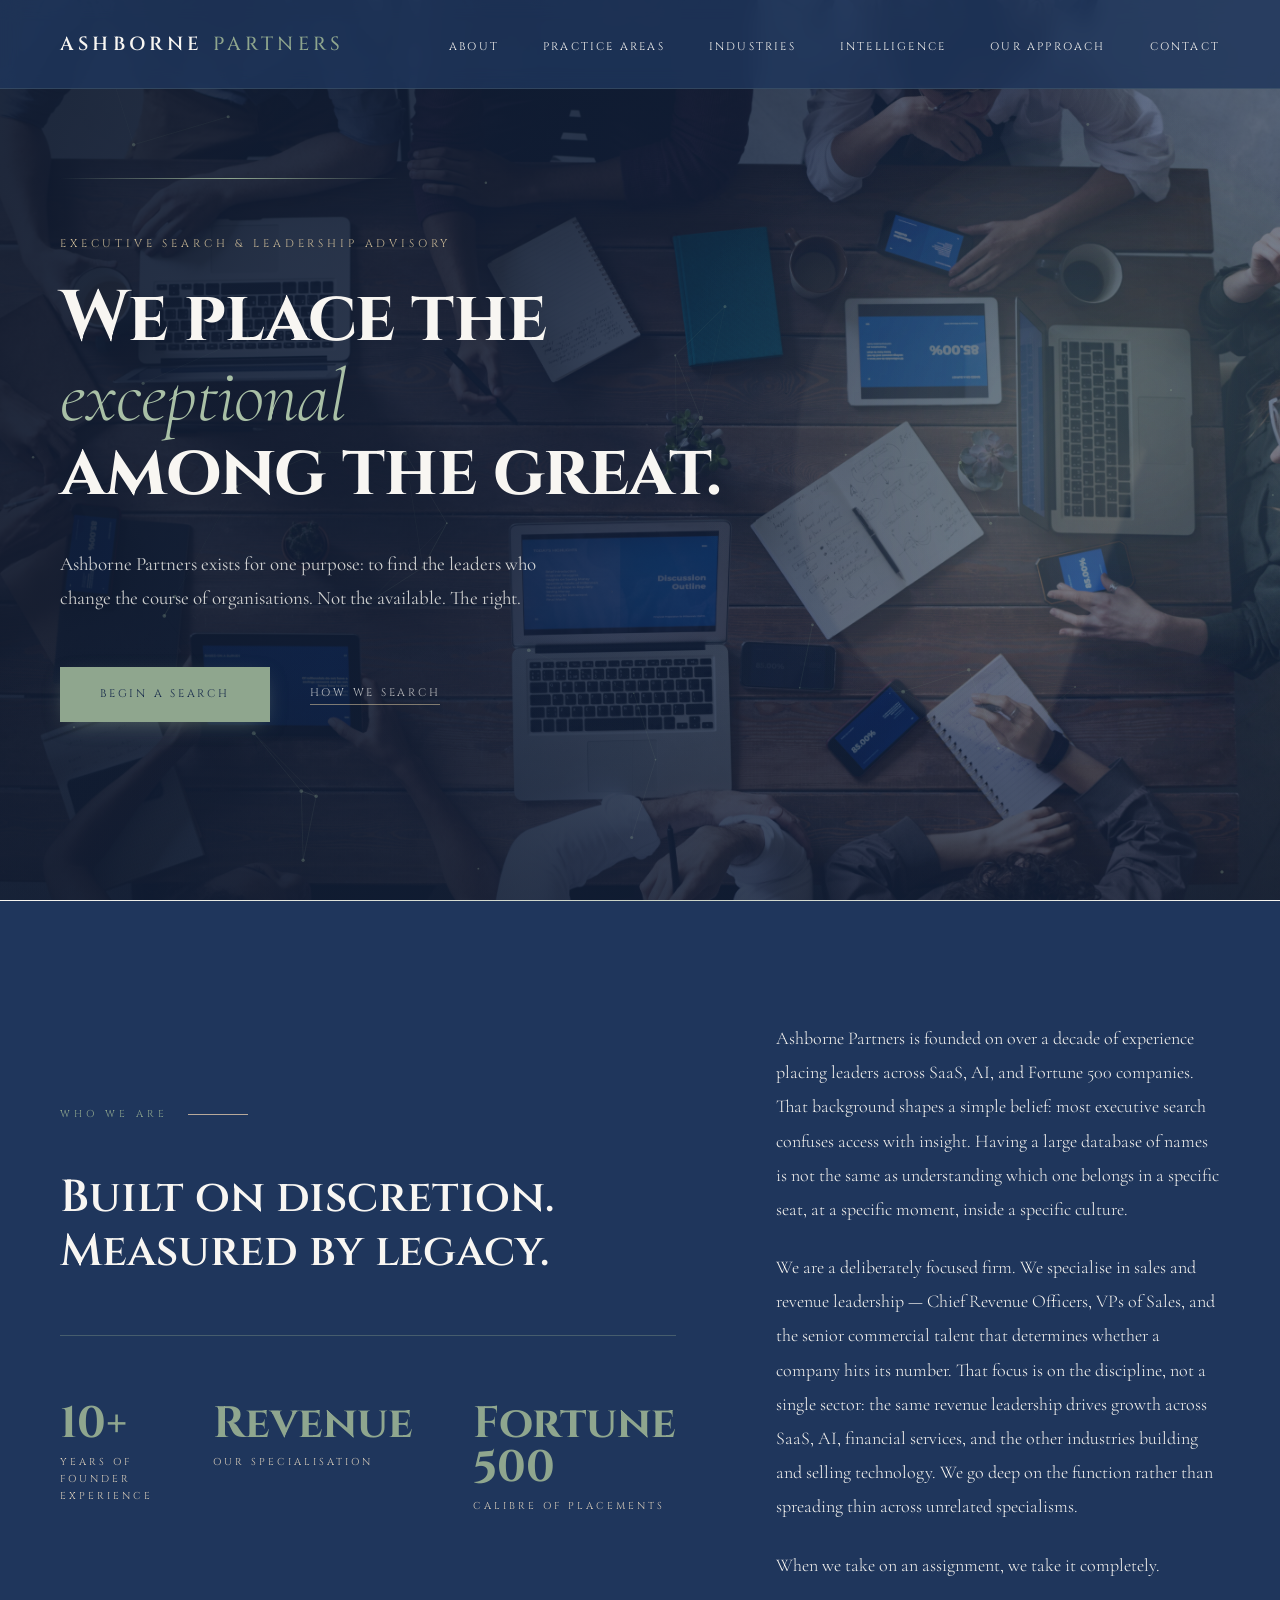
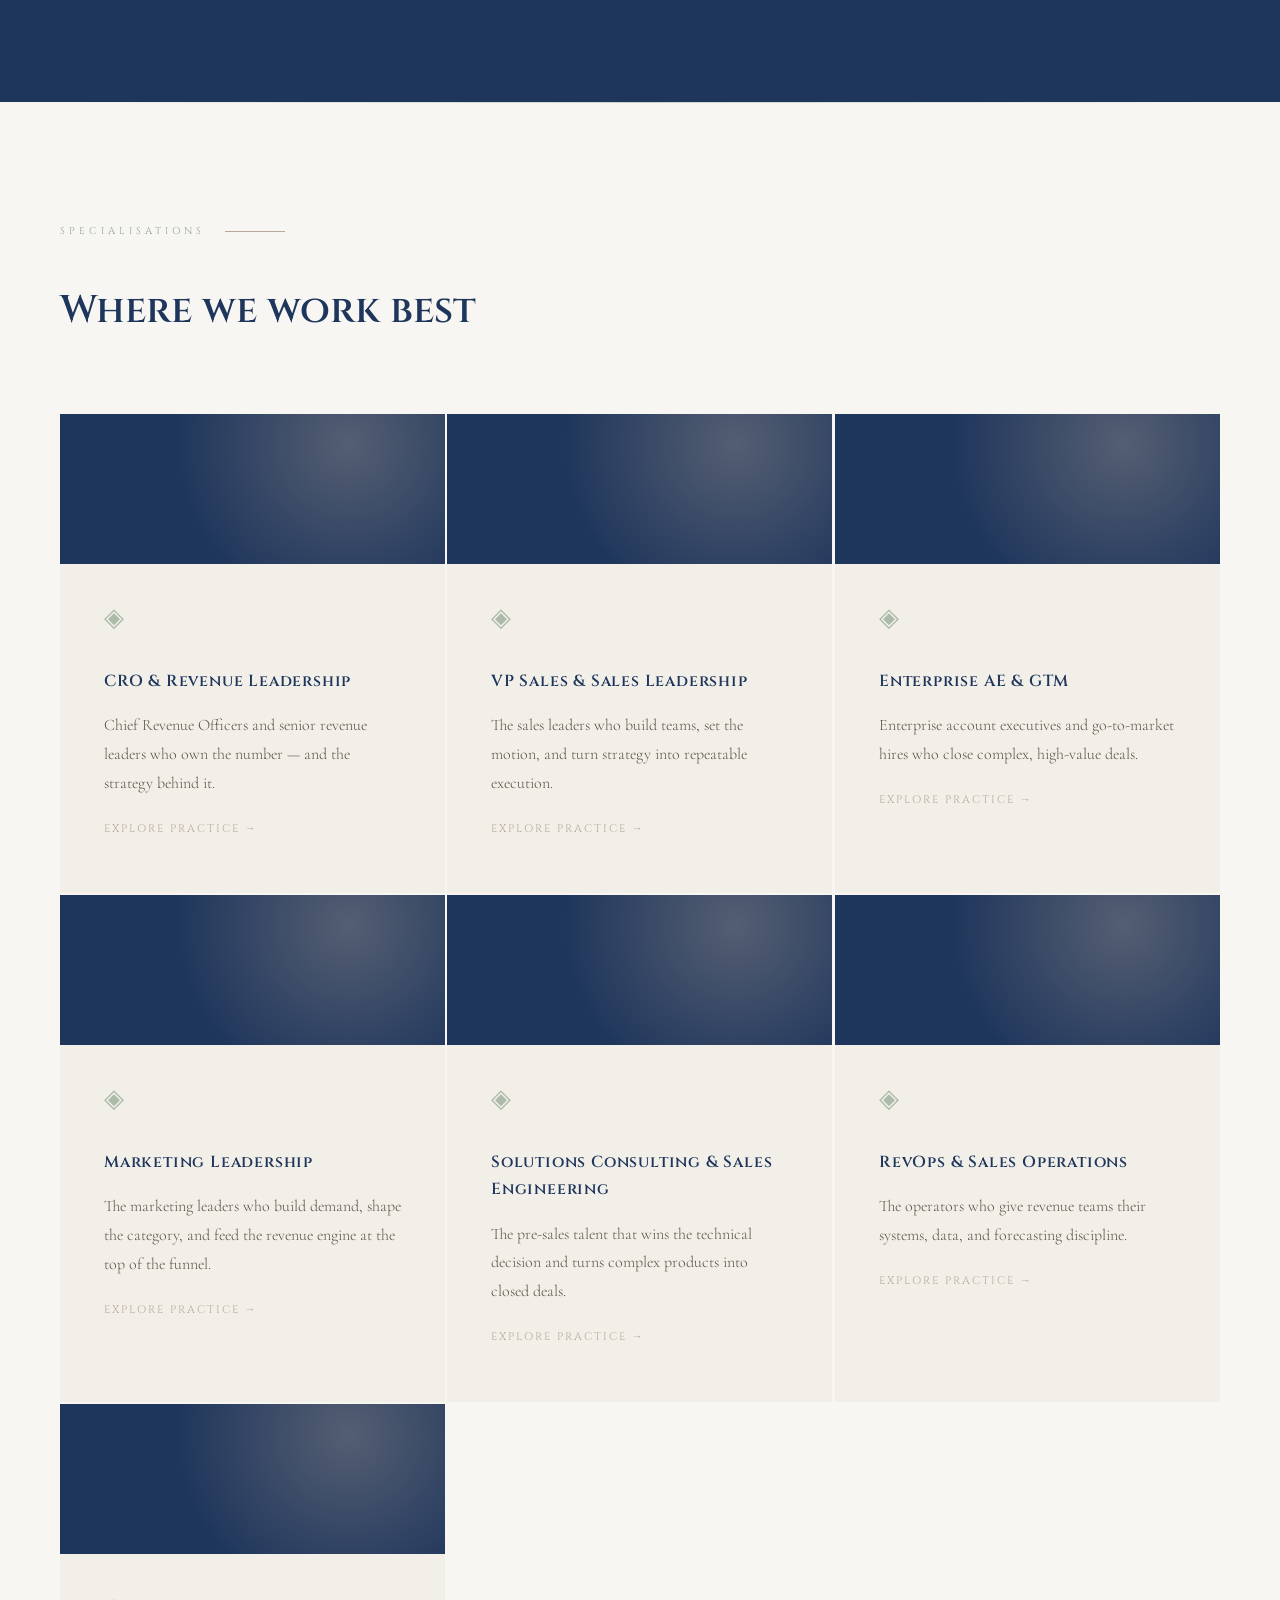
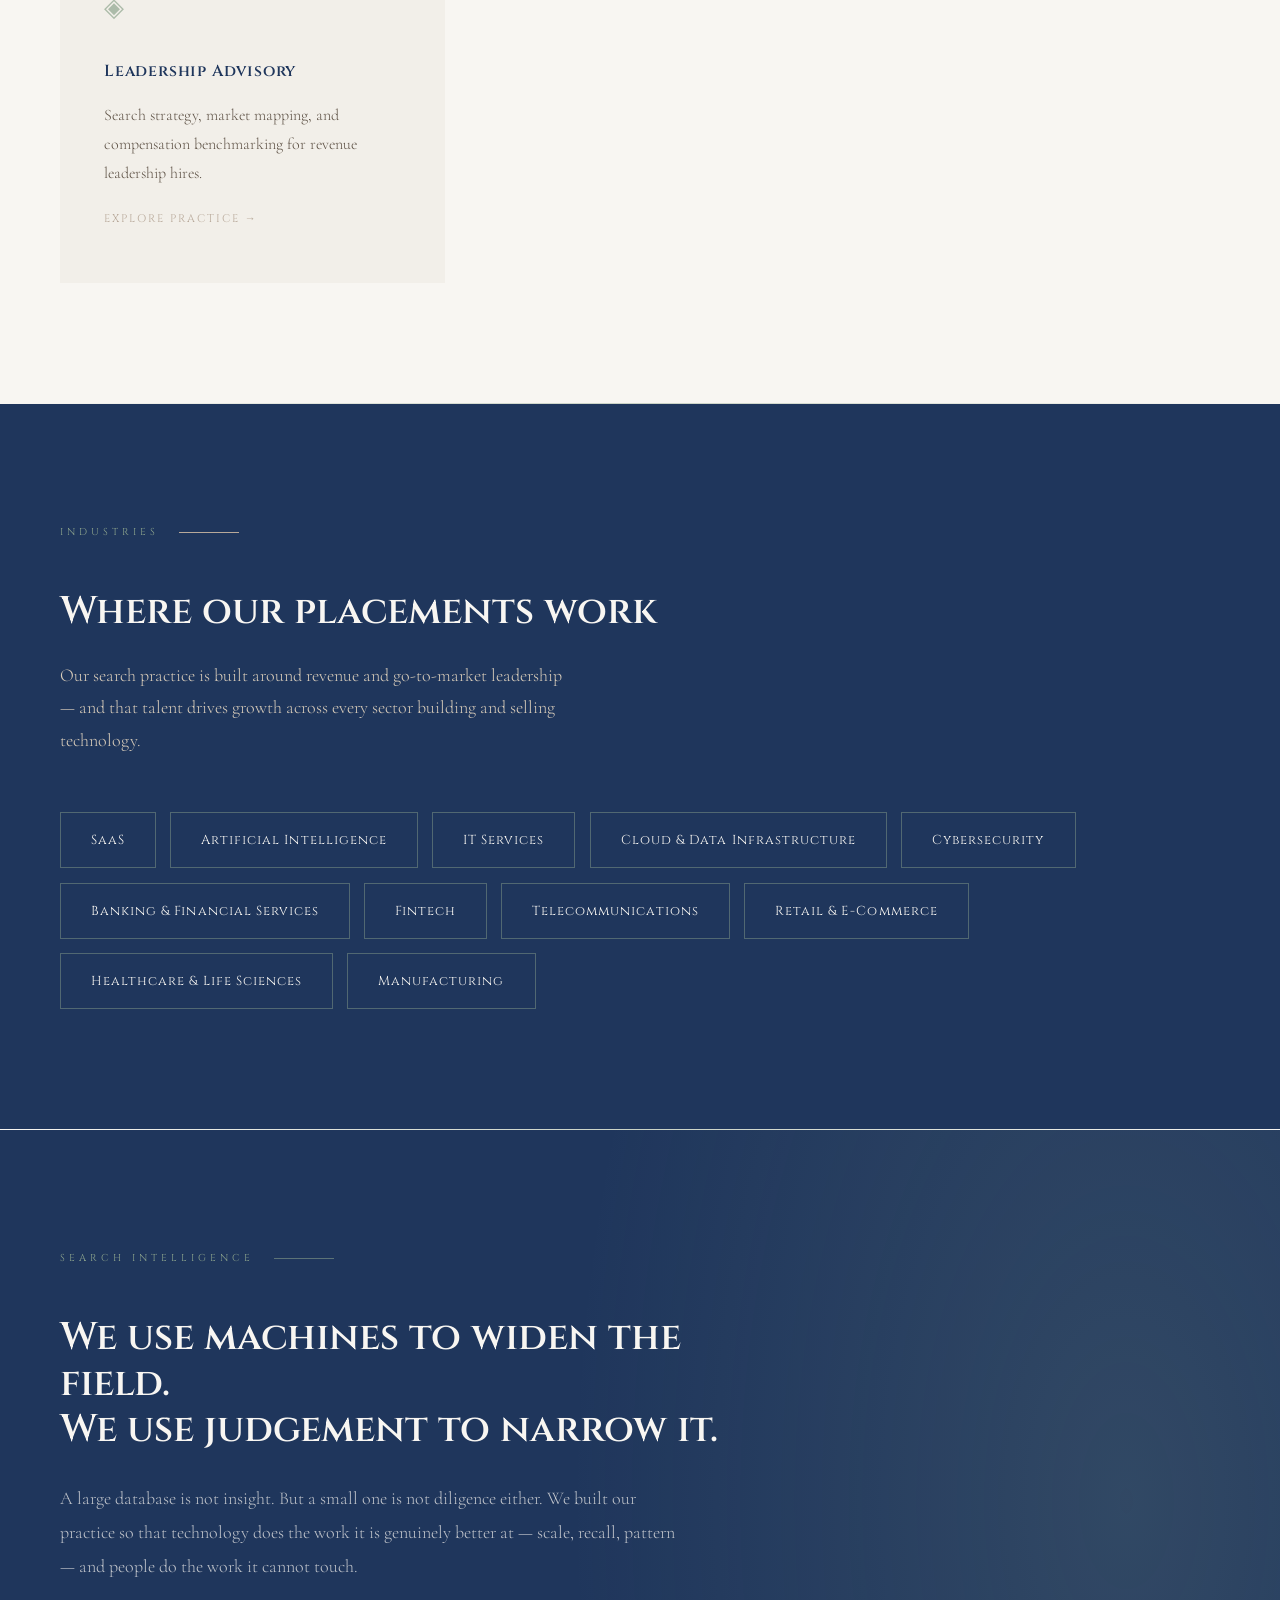
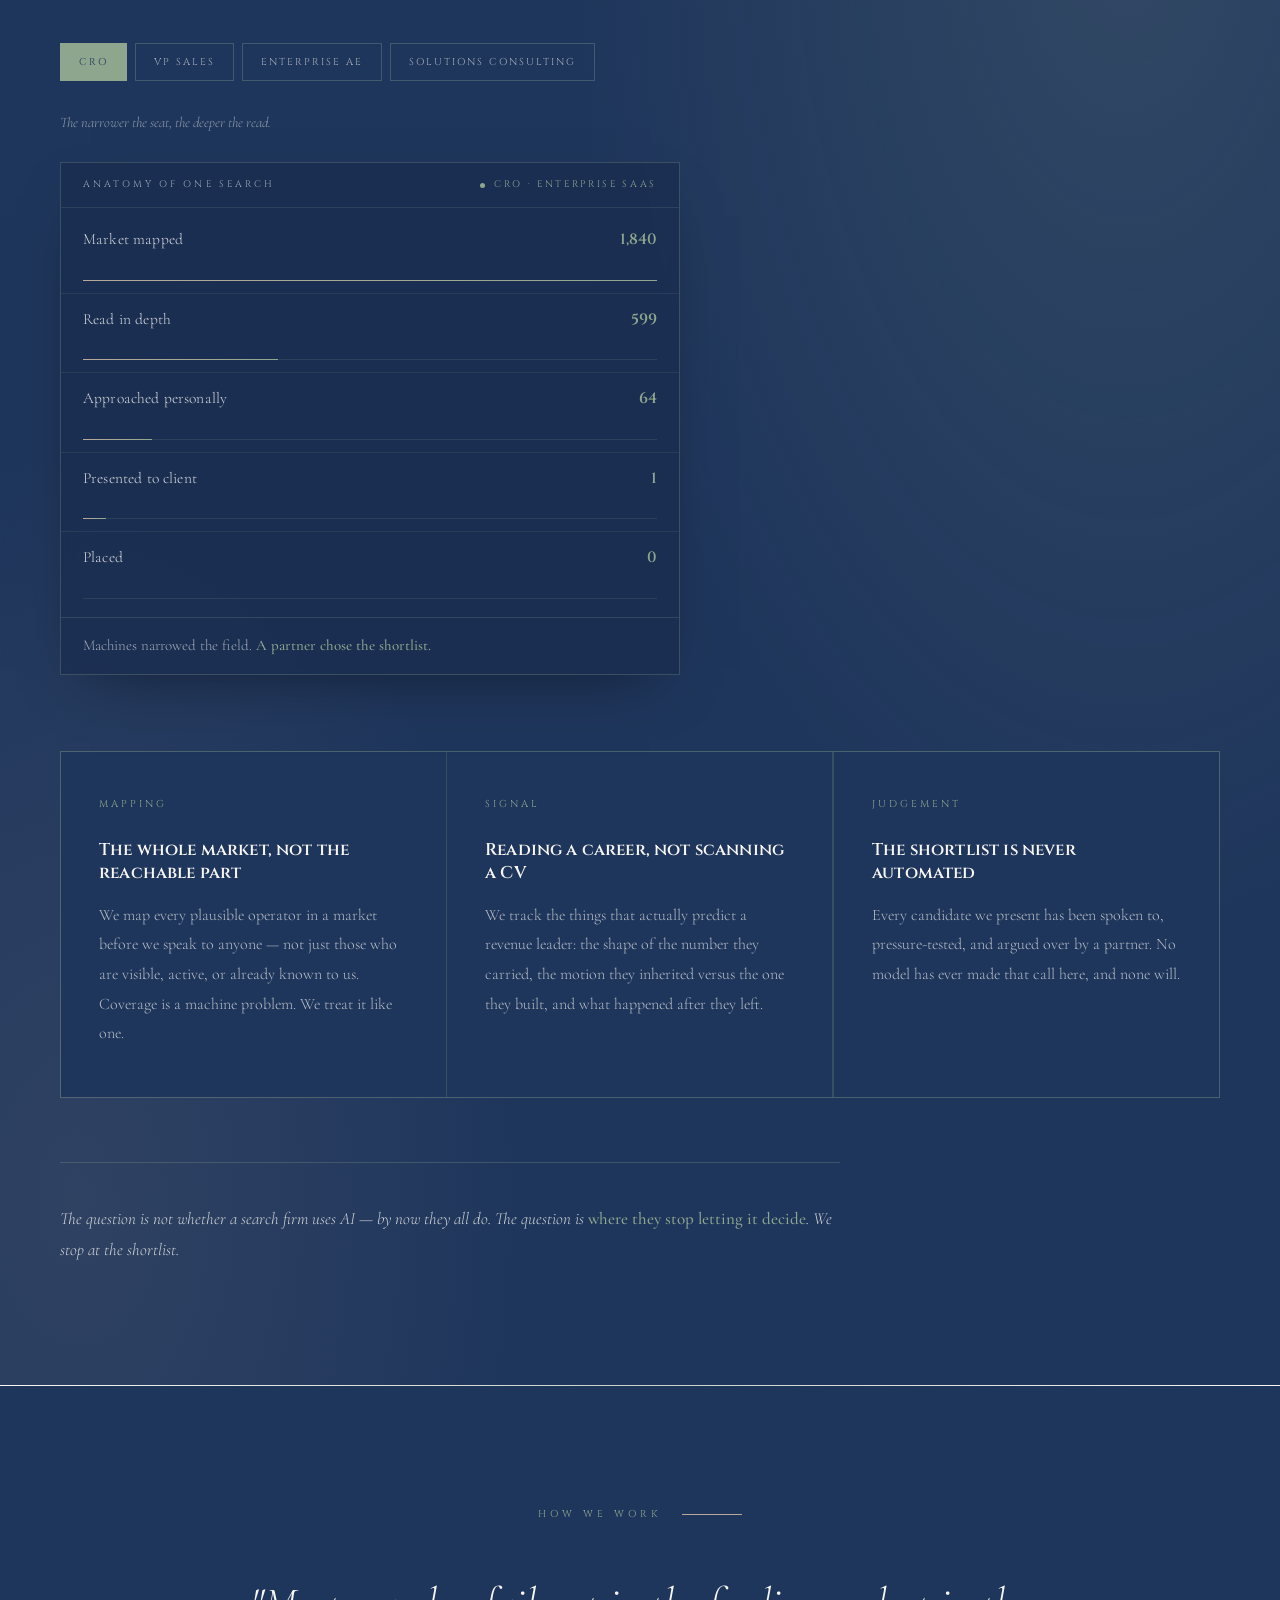
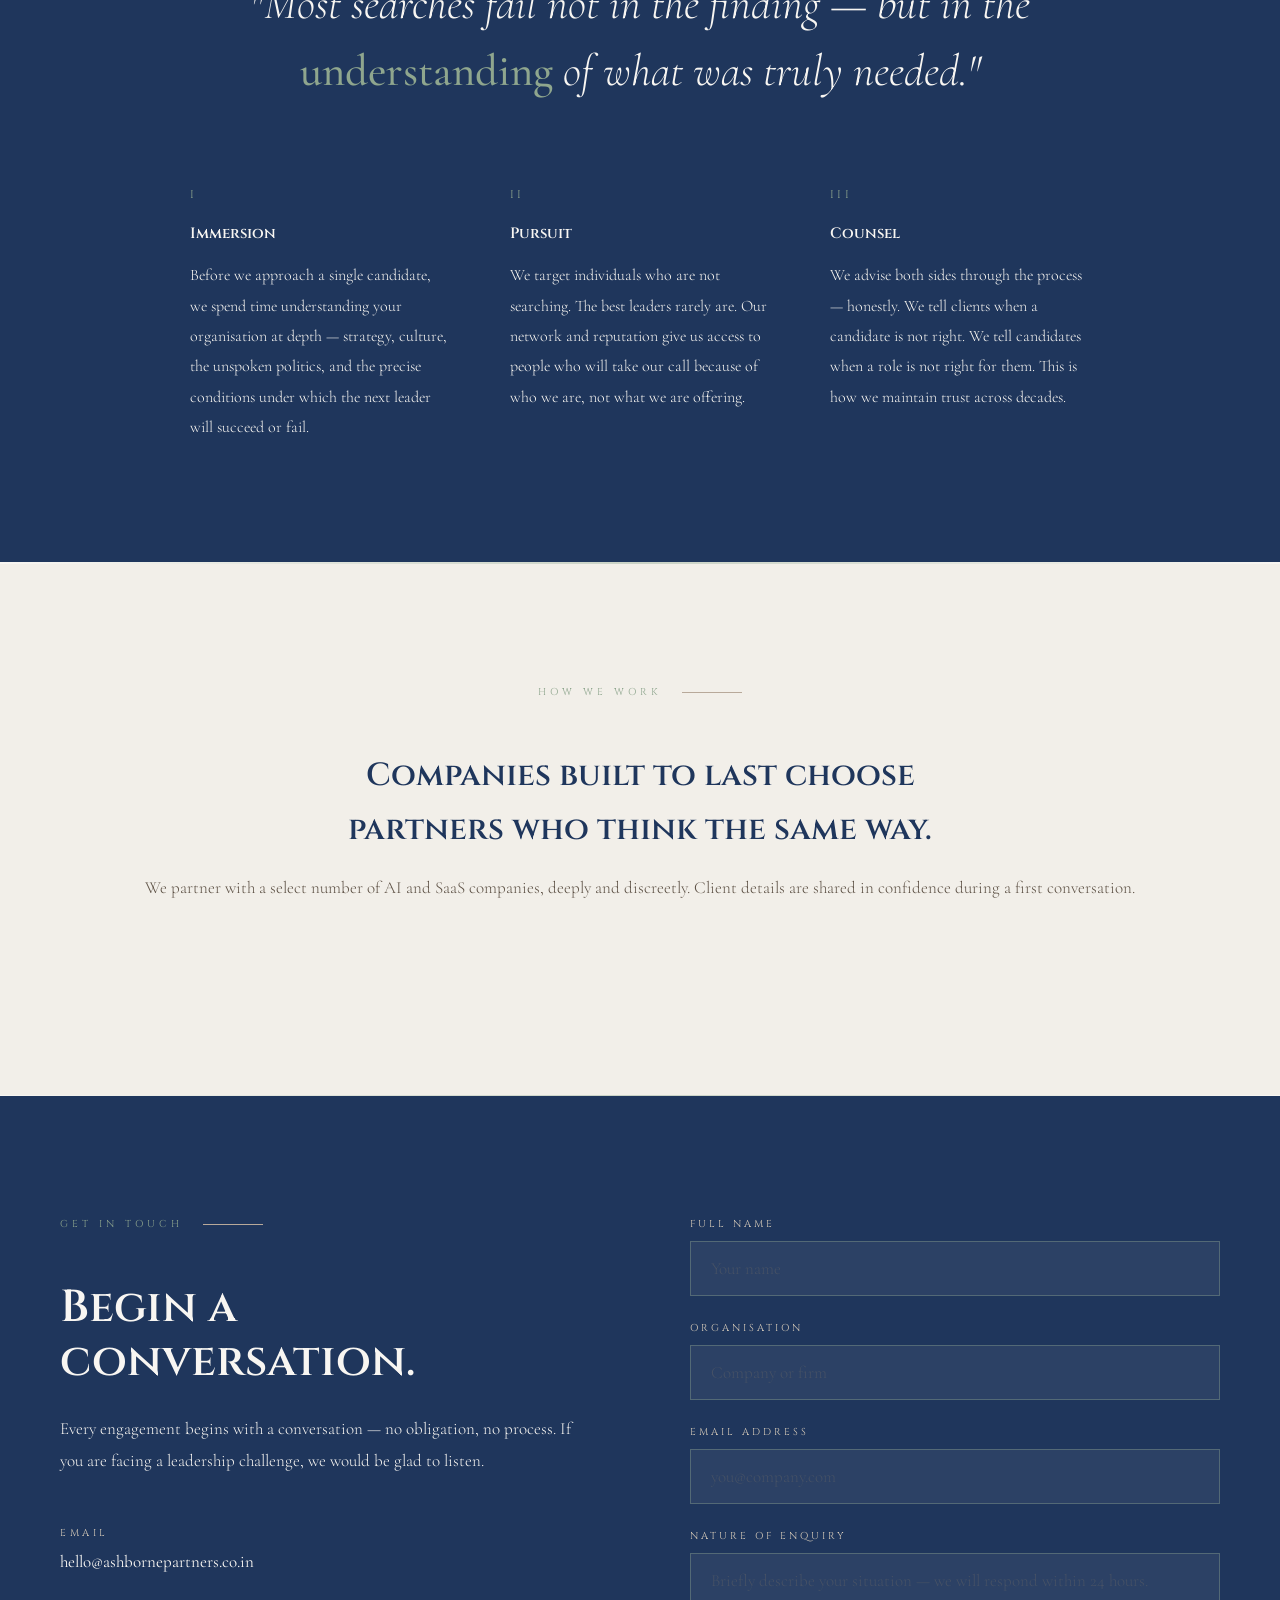
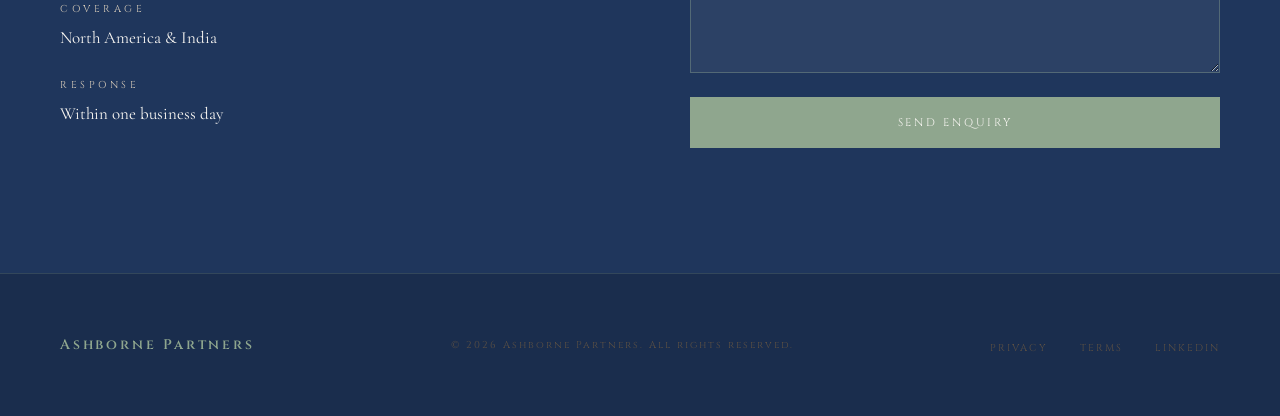
==== commit 4be42f64: "Add files via upload" ====
--- a/index.html
+++ b/index.html
@@ -143,17 +143,18 @@
     .hero-backdrop {
       position: absolute; inset: 0; z-index: 0; pointer-events: none;
       background-image:
-        linear-gradient(to right, rgba(248,246,242,0.97) 0%, rgba(248,246,242,0.86) 38%, rgba(248,246,242,0.58) 70%, rgba(248,246,242,0.45) 100%),
+        linear-gradient(105deg, rgba(16,27,48,0.94) 0%, rgba(18,32,58,0.86) 42%, rgba(22,41,74,0.66) 72%, rgba(31,54,92,0.5) 100%),
         url('images/hero-bg.jpg');
       background-size: cover, cover;
       background-position: center, center right;
       background-repeat: no-repeat, no-repeat;
     }
     .hero-backdrop::before {
-      content: ''; position: absolute; inset: 0; z-index: -1;
+      content: ''; position: absolute; inset: 0; z-index: 1;
       background:
-        radial-gradient(ellipse 60% 80% at 88% 50%, rgba(31,54,92,0.20) 0%, transparent 62%),
-        radial-gradient(ellipse 50% 70% at 78% 70%, rgba(143,166,142,0.22) 0%, transparent 60%);
+        linear-gradient(to top, rgba(16,27,48,0.5) 0%, transparent 30%),
+        radial-gradient(ellipse 44% 60% at 80% 45%, rgba(143,166,142,0.14) 0%, transparent 62%);
+      pointer-events: none;
     }
     .hero-eyebrow, .hero-headline, .hero-body, .hero-cta, .hero-scroll, .burn-line { position: relative; z-index: 2; }
 
@@ -1356,6 +1357,25 @@
     .dark-section .industries-headline,
     .dark-section .industry-pill { color: #F8F6F2 !important; }
     .dark-section .industries-intro { color: #D9CDBB !important; }
+
+
+    /* Dark hero: invert text to light, brighten accents */
+    .hero-eyebrow { color: #C9B896 !important; }
+    .hero-headline { color: #F8F6F2 !important; }
+    .hero-headline em { color: #A9C0A6 !important; }
+    .hero-body { color: rgba(248,246,242,0.82) !important; }
+.hero-cta .btn-primary {
+      background: #8FA68E !important; color: #16294A !important;
+      box-shadow: 0 6px 22px -8px rgba(143,166,142,0.55);
+    }
+    .hero-cta .btn-primary:hover { background: #A2B79F !important; }
+    .btn-ghost { color: rgba(248,246,242,0.72) !important; border-bottom-color: rgba(201,184,150,0.6) !important; }
+    .btn-ghost:hover { color: #C9B896 !important; }
+    .hero-scroll { color: rgba(248,246,242,0.6) !important; }
+    .hero-scroll span, .hero-scroll .hero-scroll-line { background: rgba(248,246,242,0.4) !important; }
+    .burn-line { opacity: 0.5; }
+
+
 
   </style>
 </head>
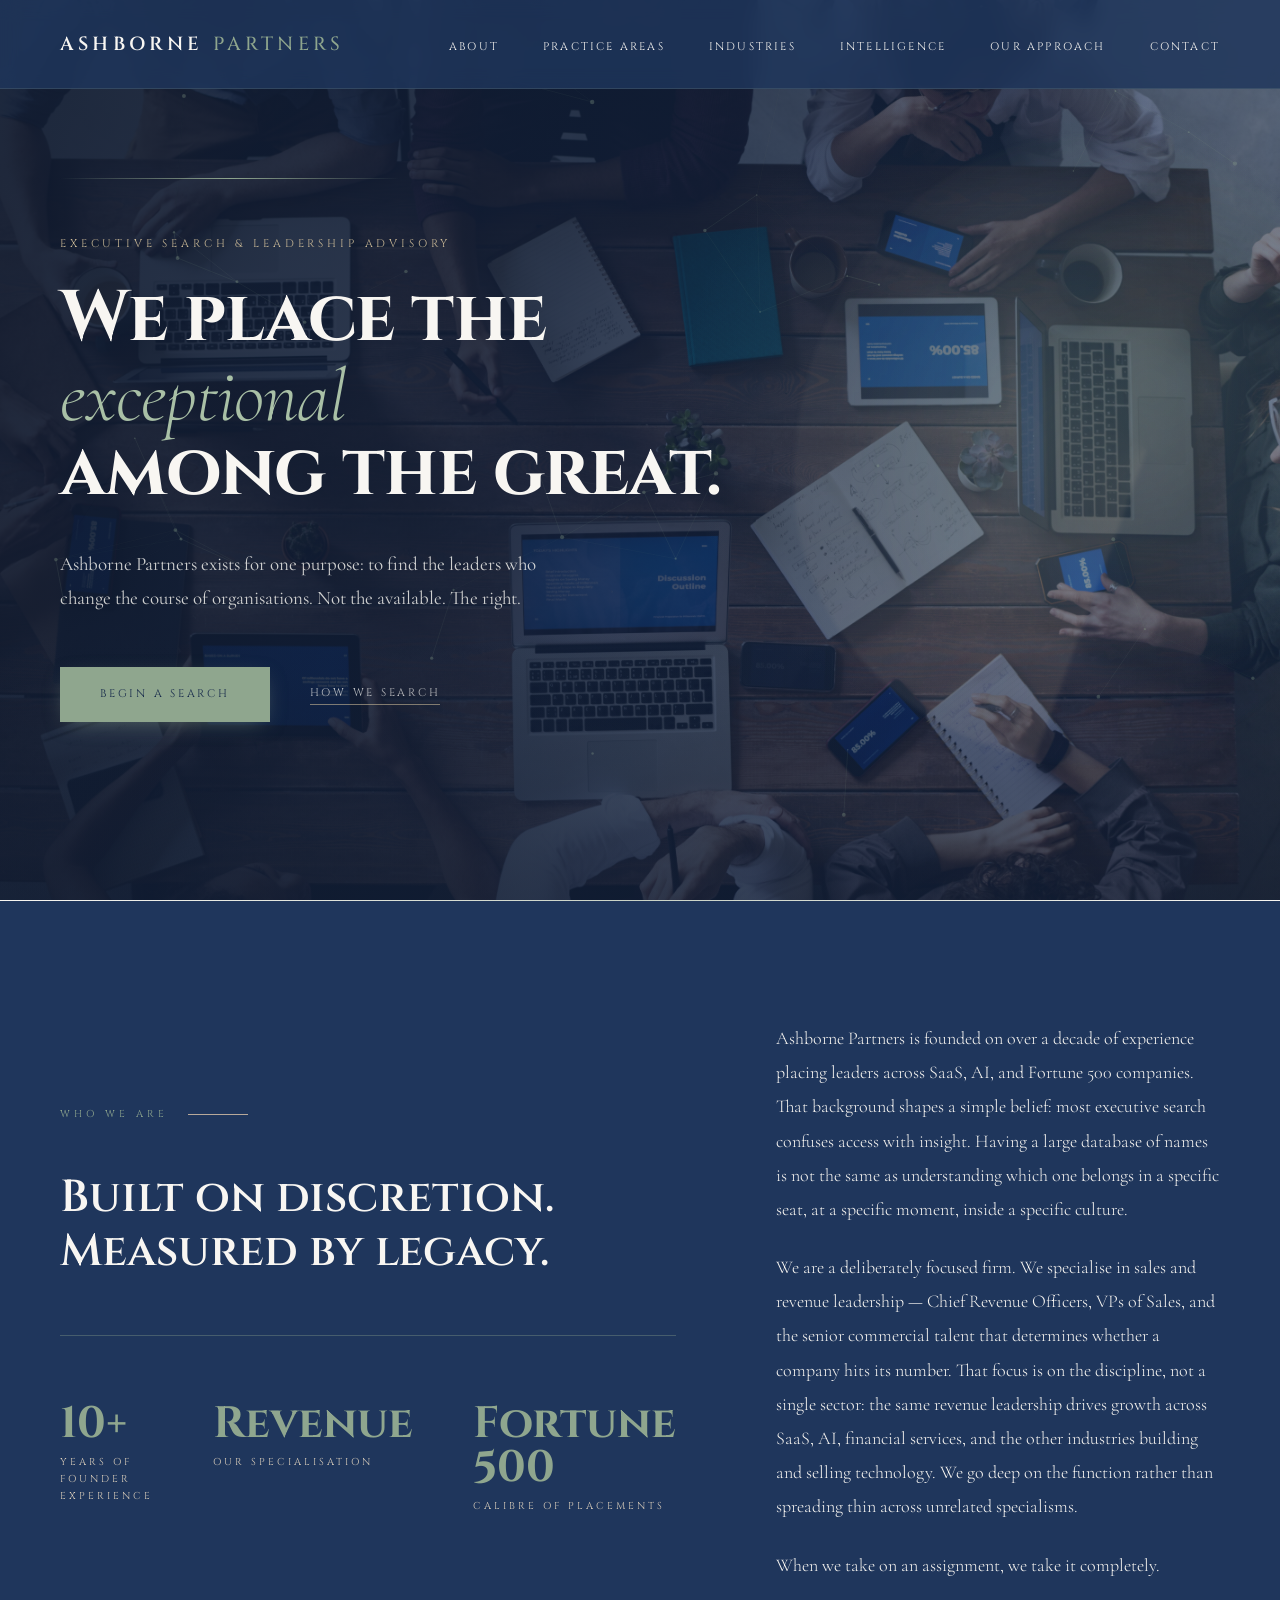
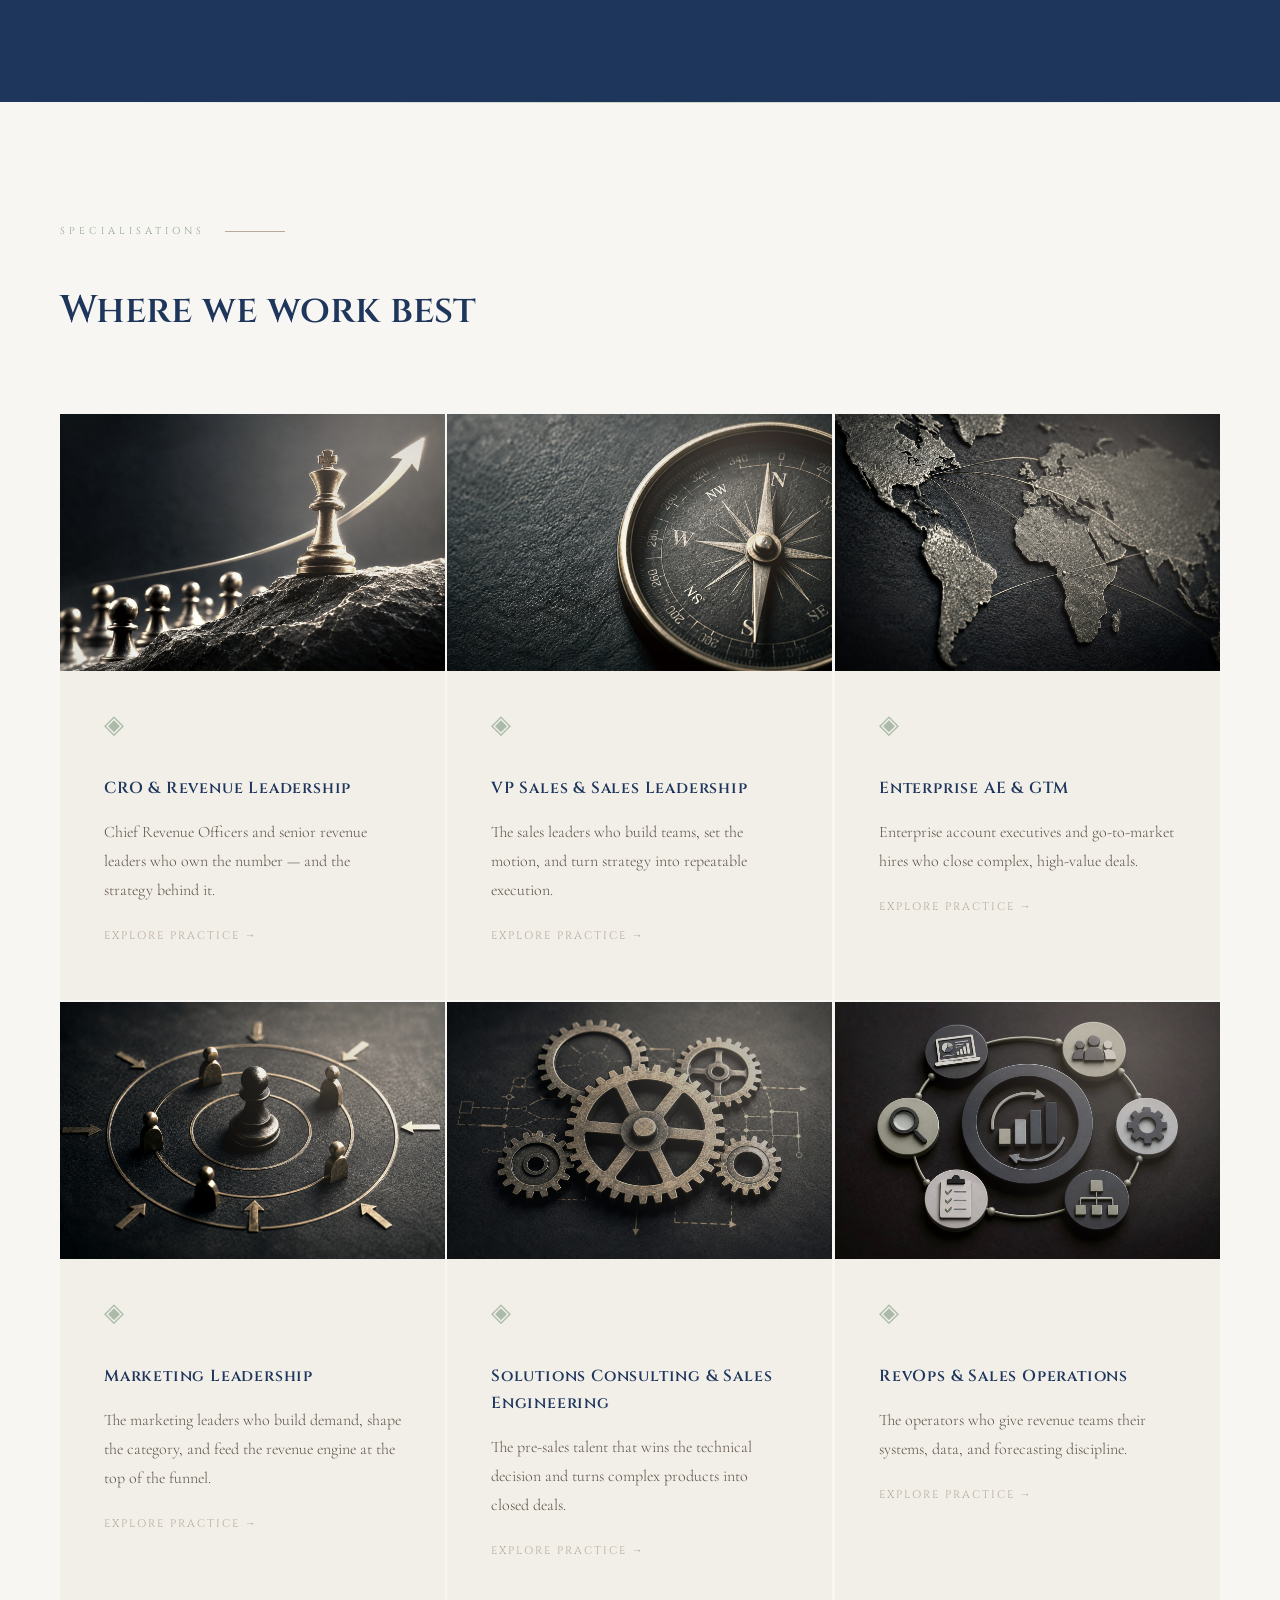
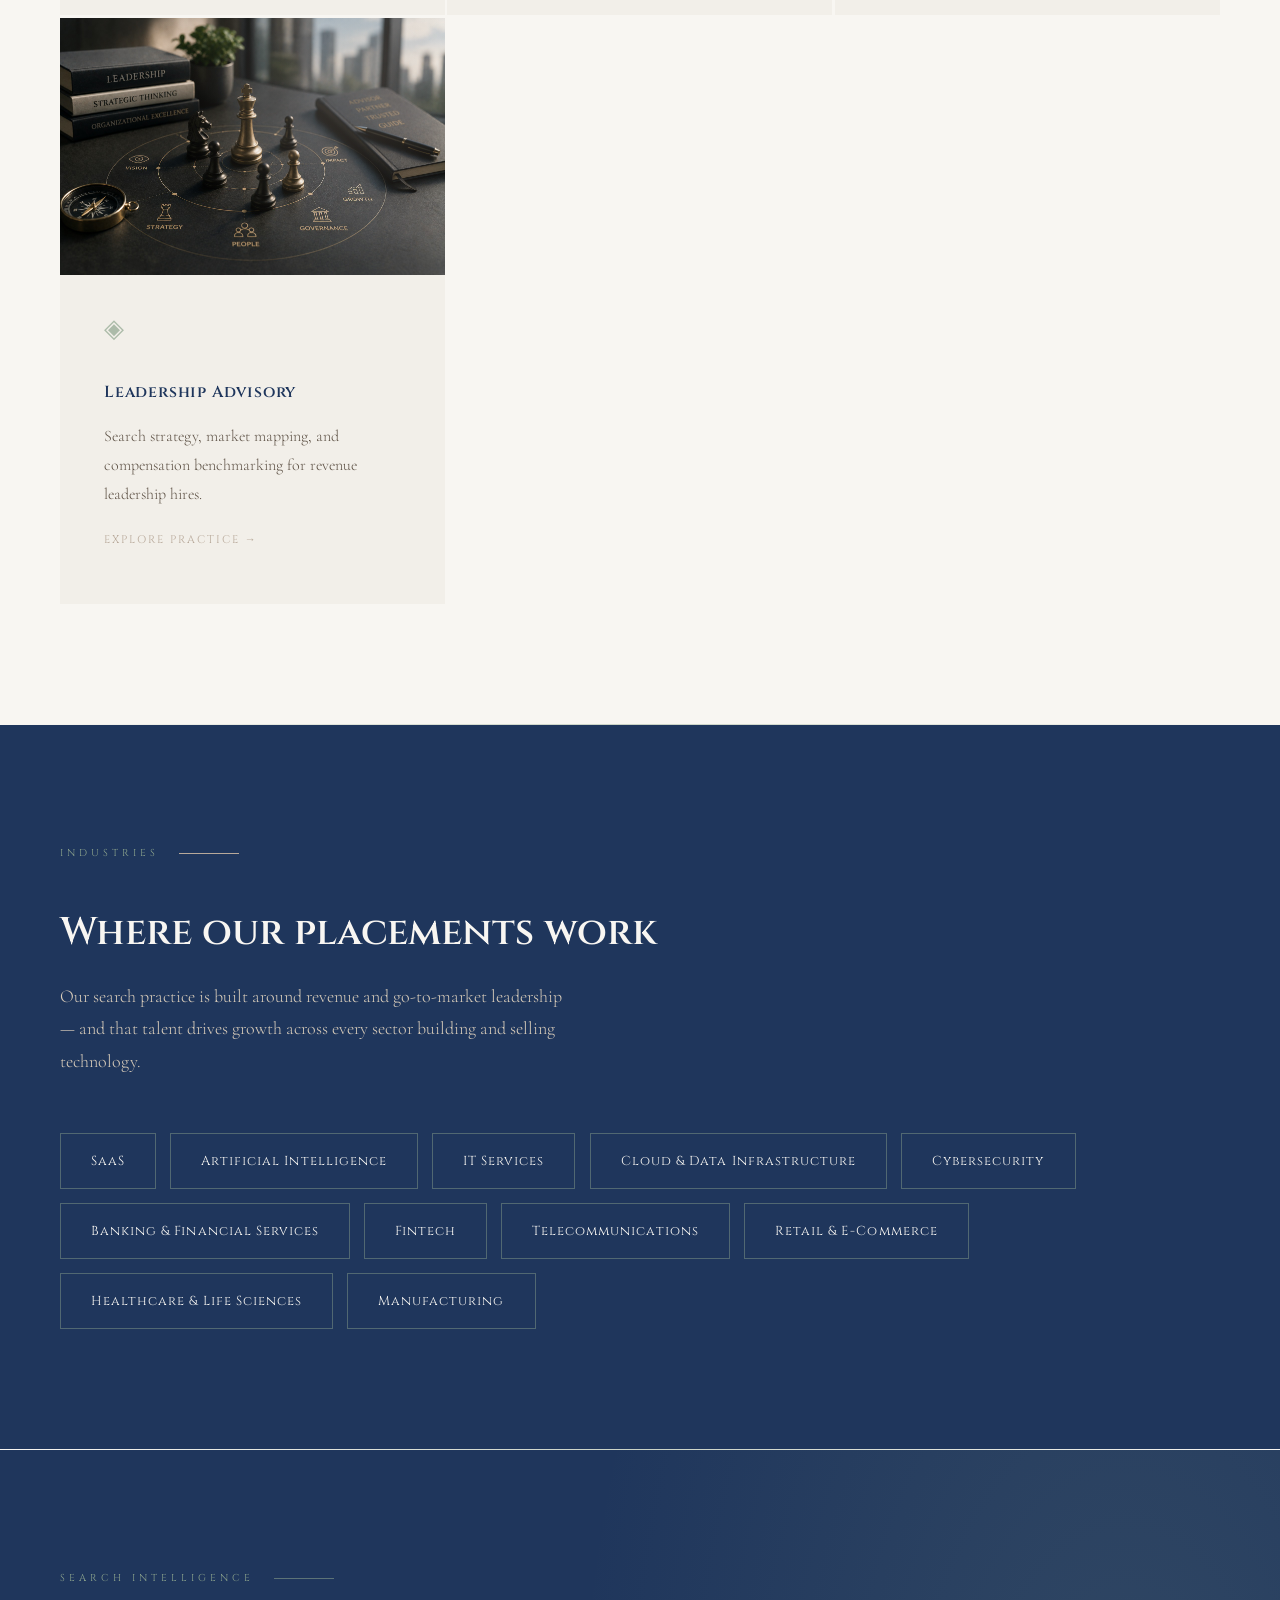
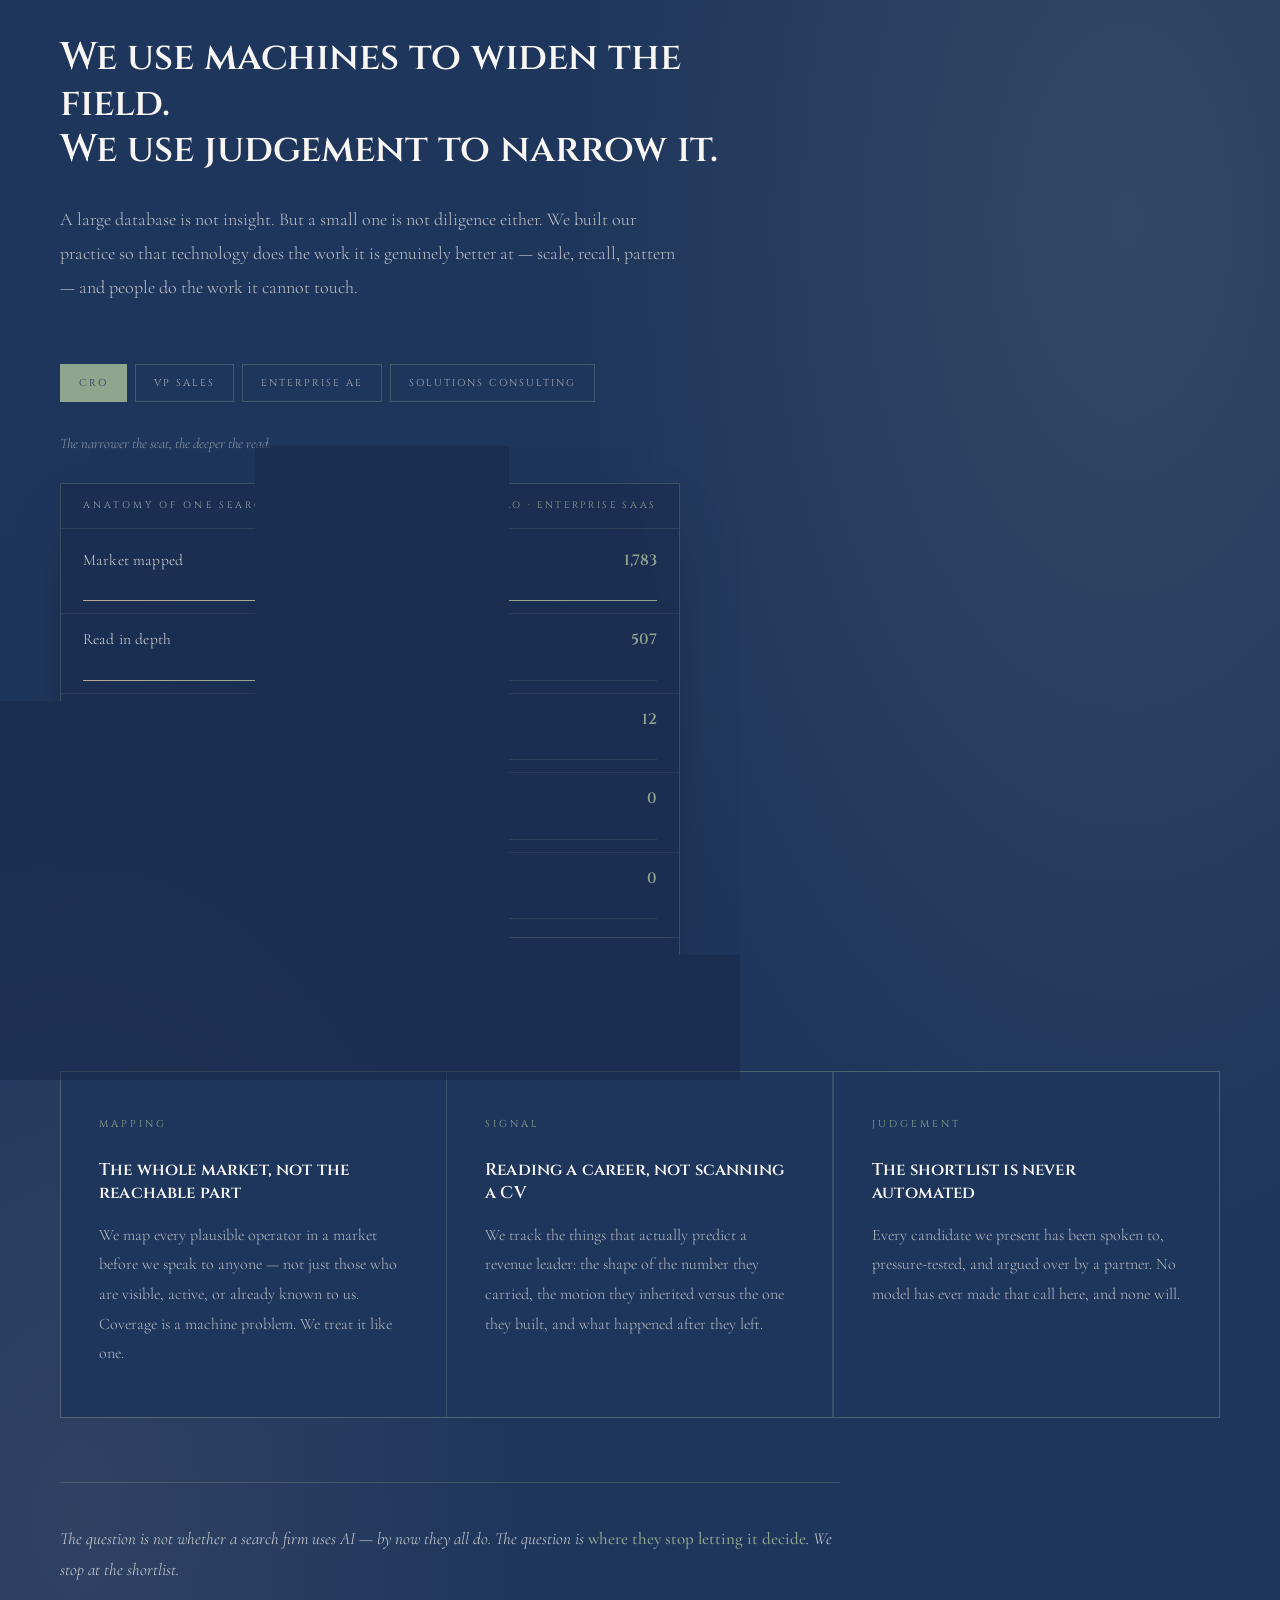
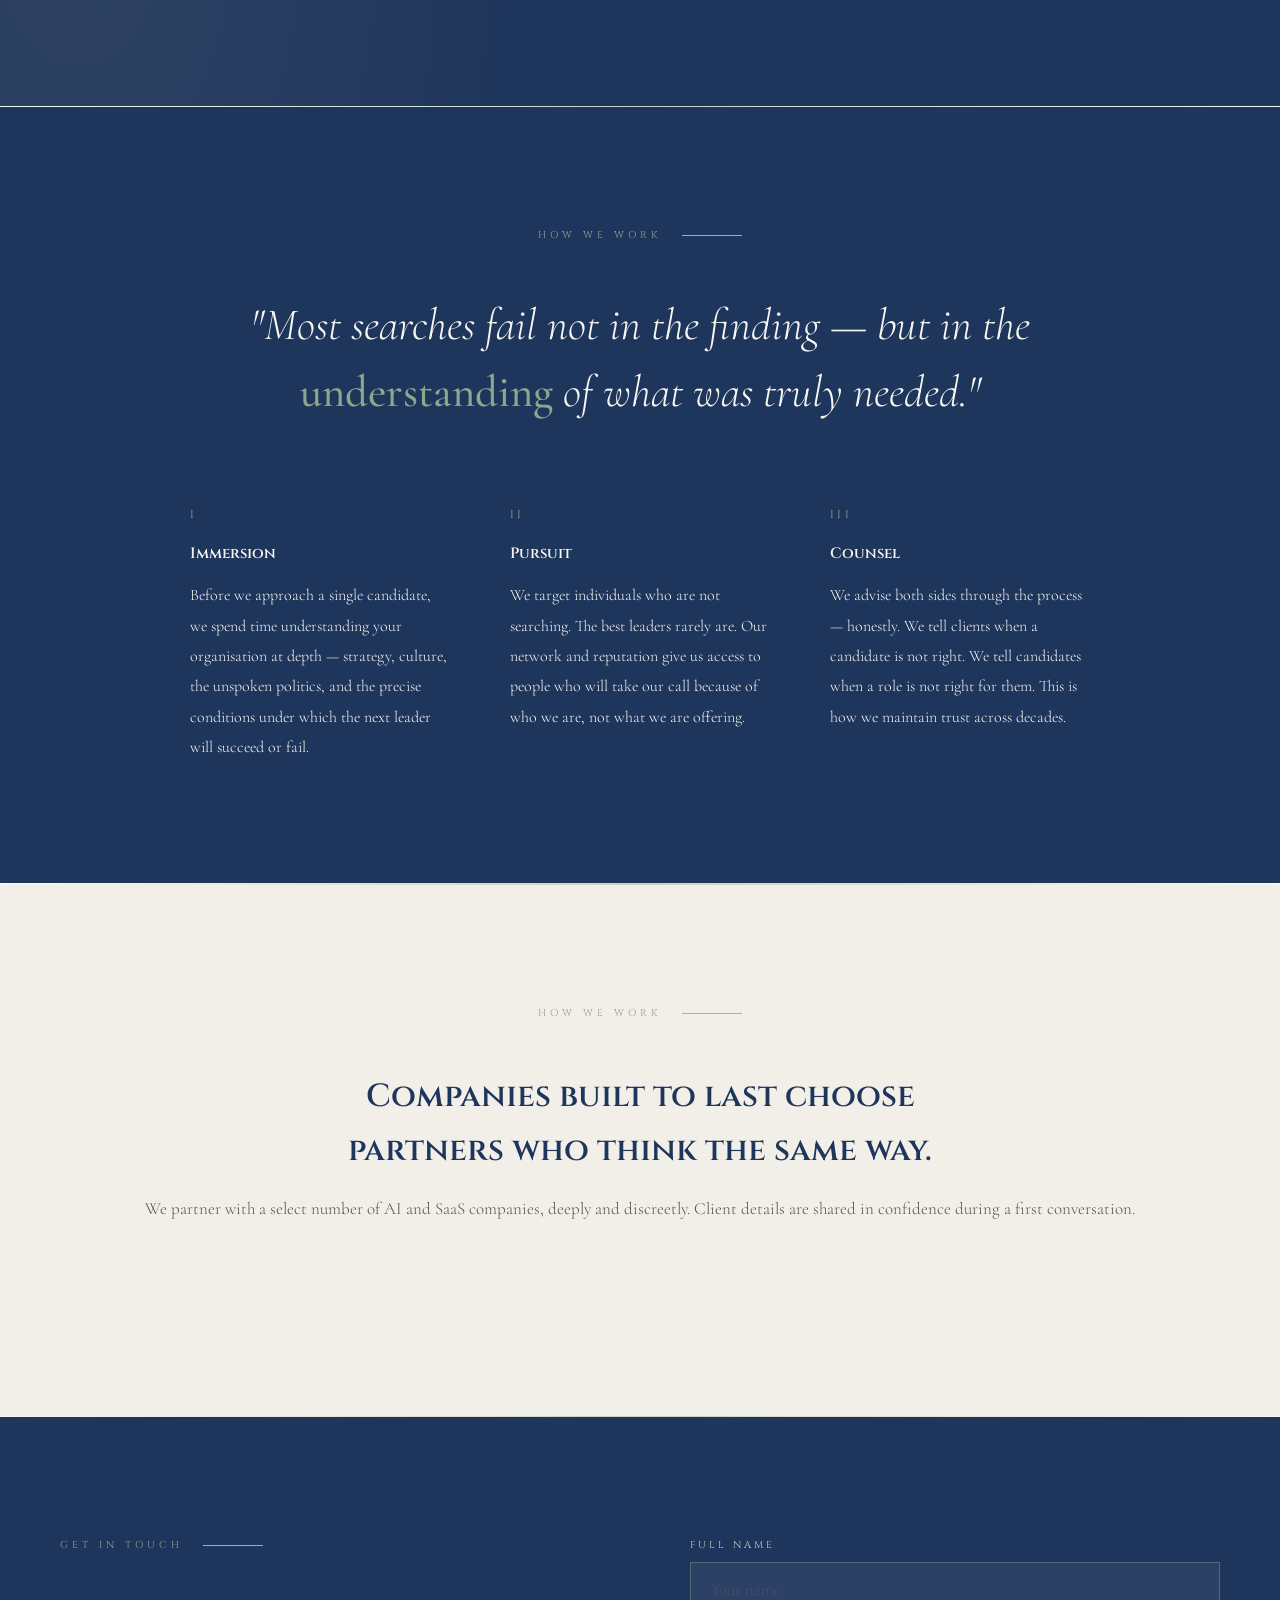
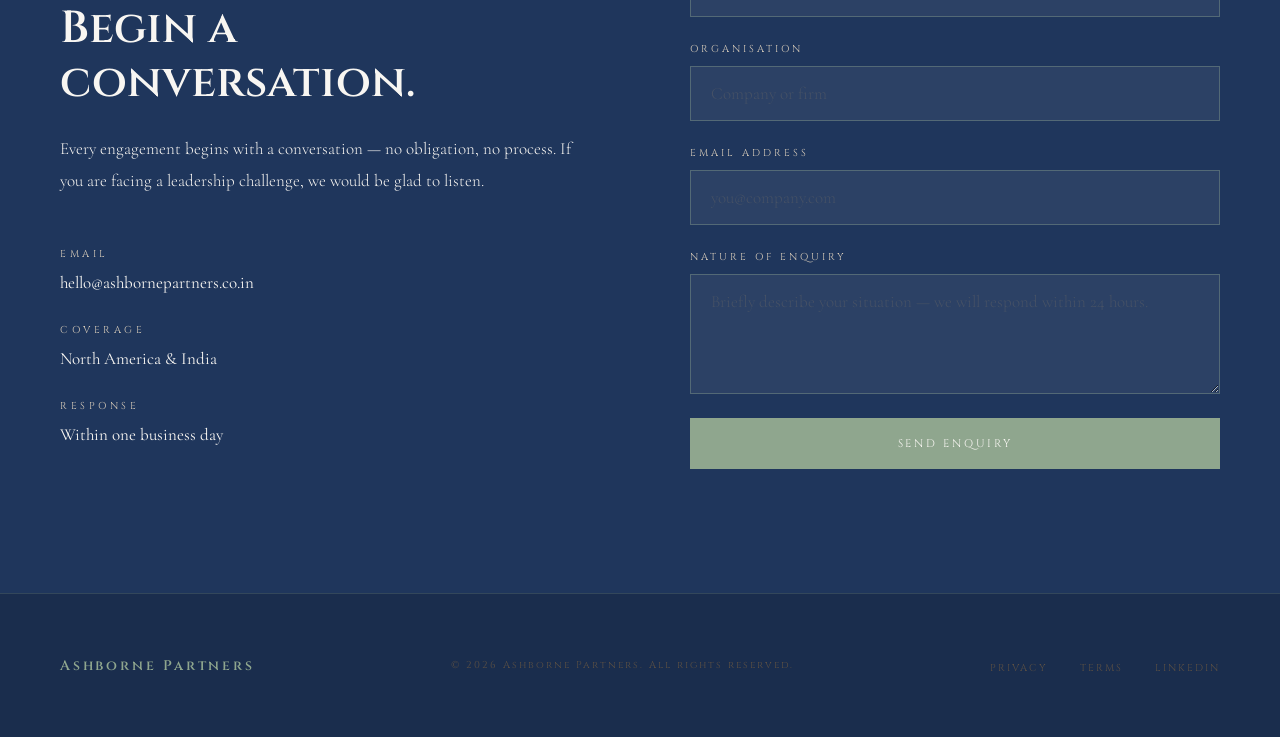
==== commit fd1430dc: "Add files via upload" ====
--- a/index.html
+++ b/index.html
@@ -1288,12 +1288,17 @@
     .practice-card:hover { transform: translateY(-4px); box-shadow: 0 18px 40px rgba(31,54,92,0.12); }
     /* Image slot: shows photo if present, else an on-palette abstract gradient */
     .practice-img {
-      height: 150px;
+      aspect-ratio: 3 / 2;
+      width: 100%;
       background-color: #1F365C;
       background-size: cover;
-      background-position: center;
+      background-position: center center;
+      background-repeat: no-repeat;
       background-image: linear-gradient(135deg, #1F365C 0%, #2C4A78 45%, #8FA68E 130%);
       position: relative;
+    }
+    @supports not (aspect-ratio: 3 / 2) {
+      .practice-img { height: 200px; }
     }
     .practice-img::after {
       content: '';
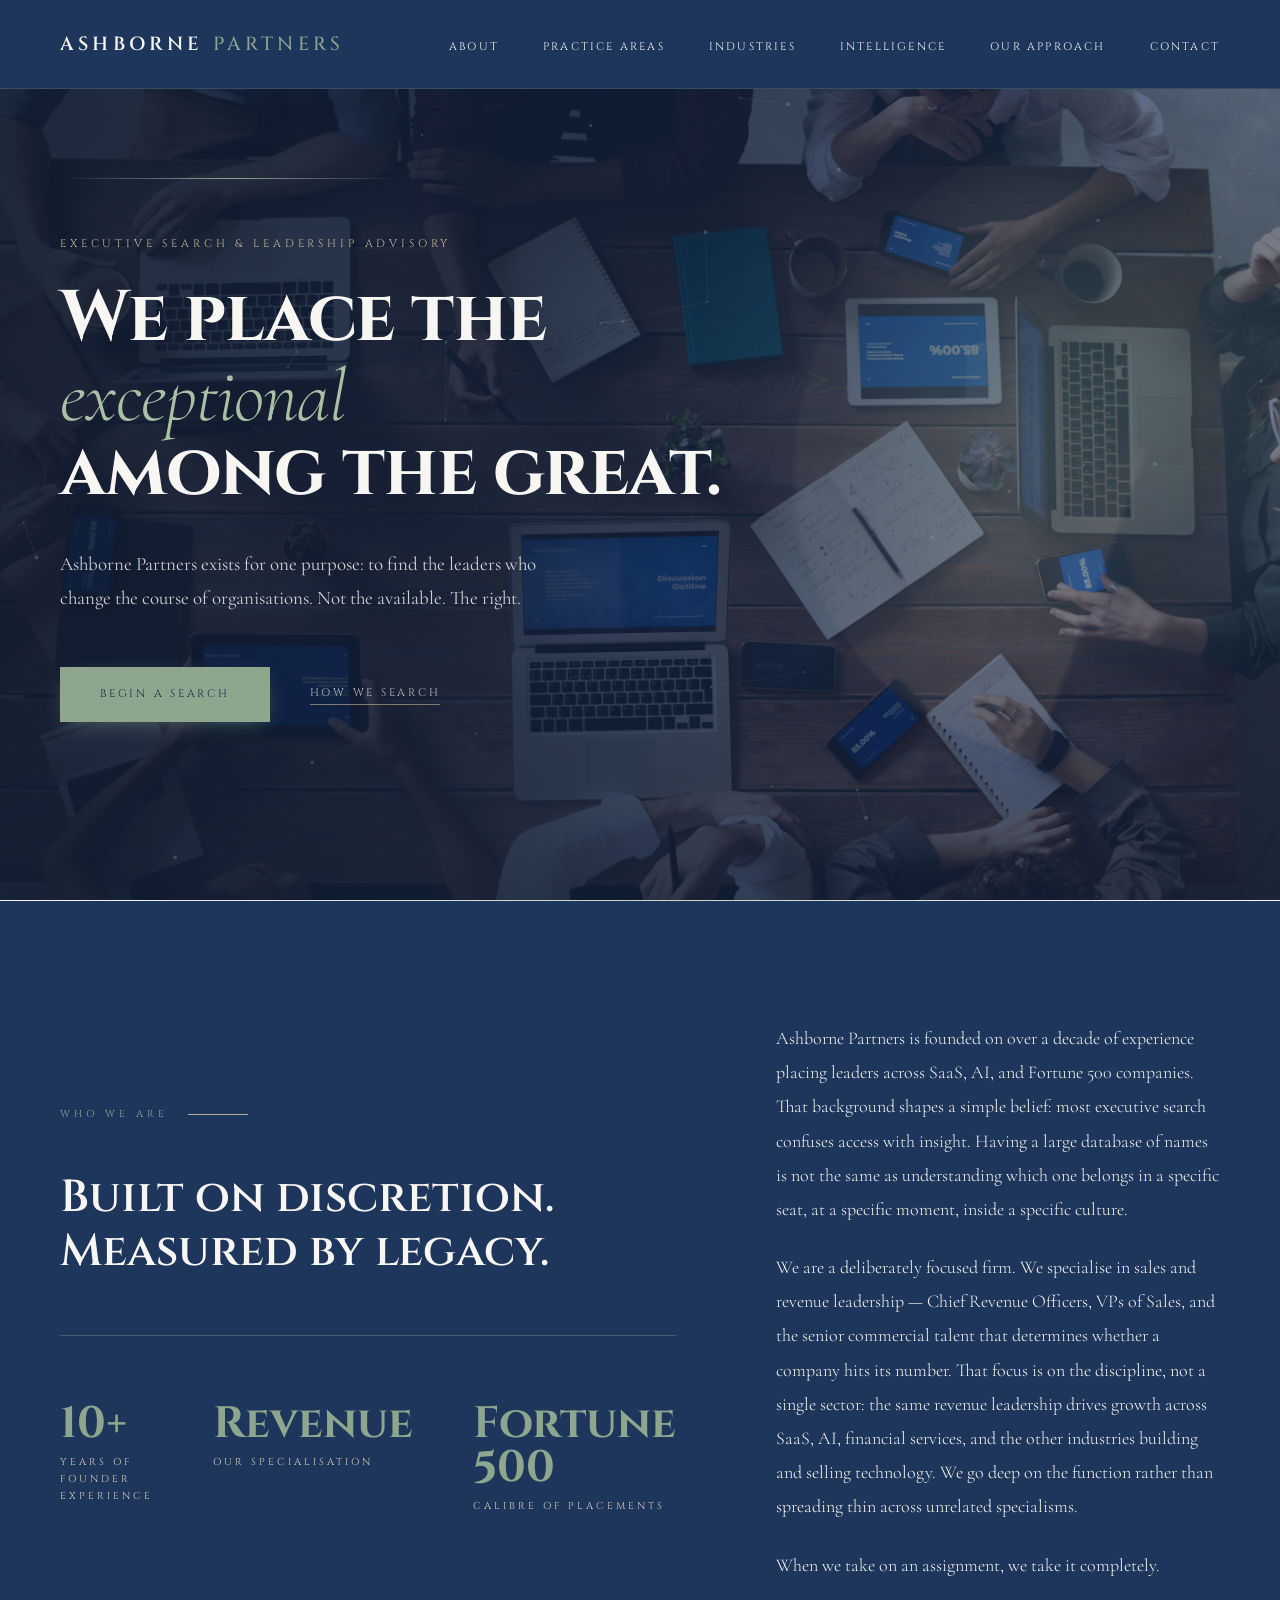
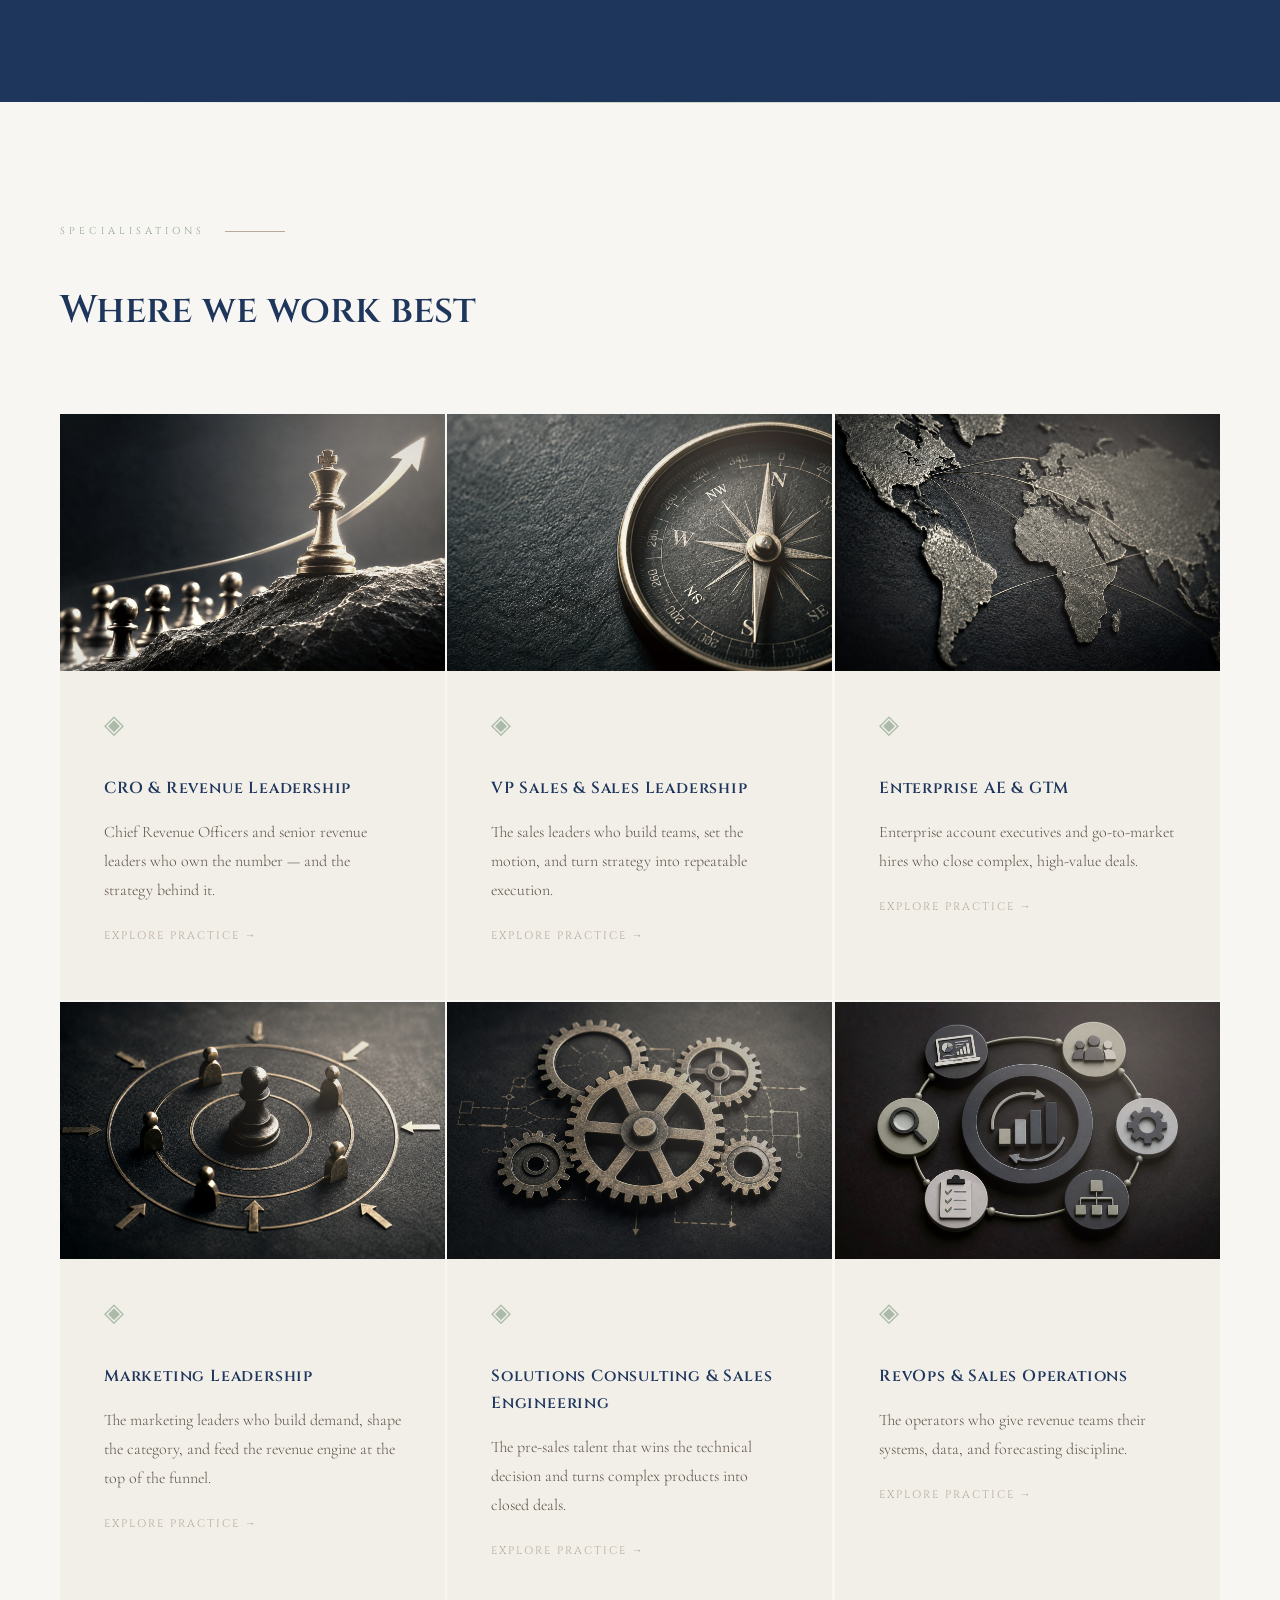
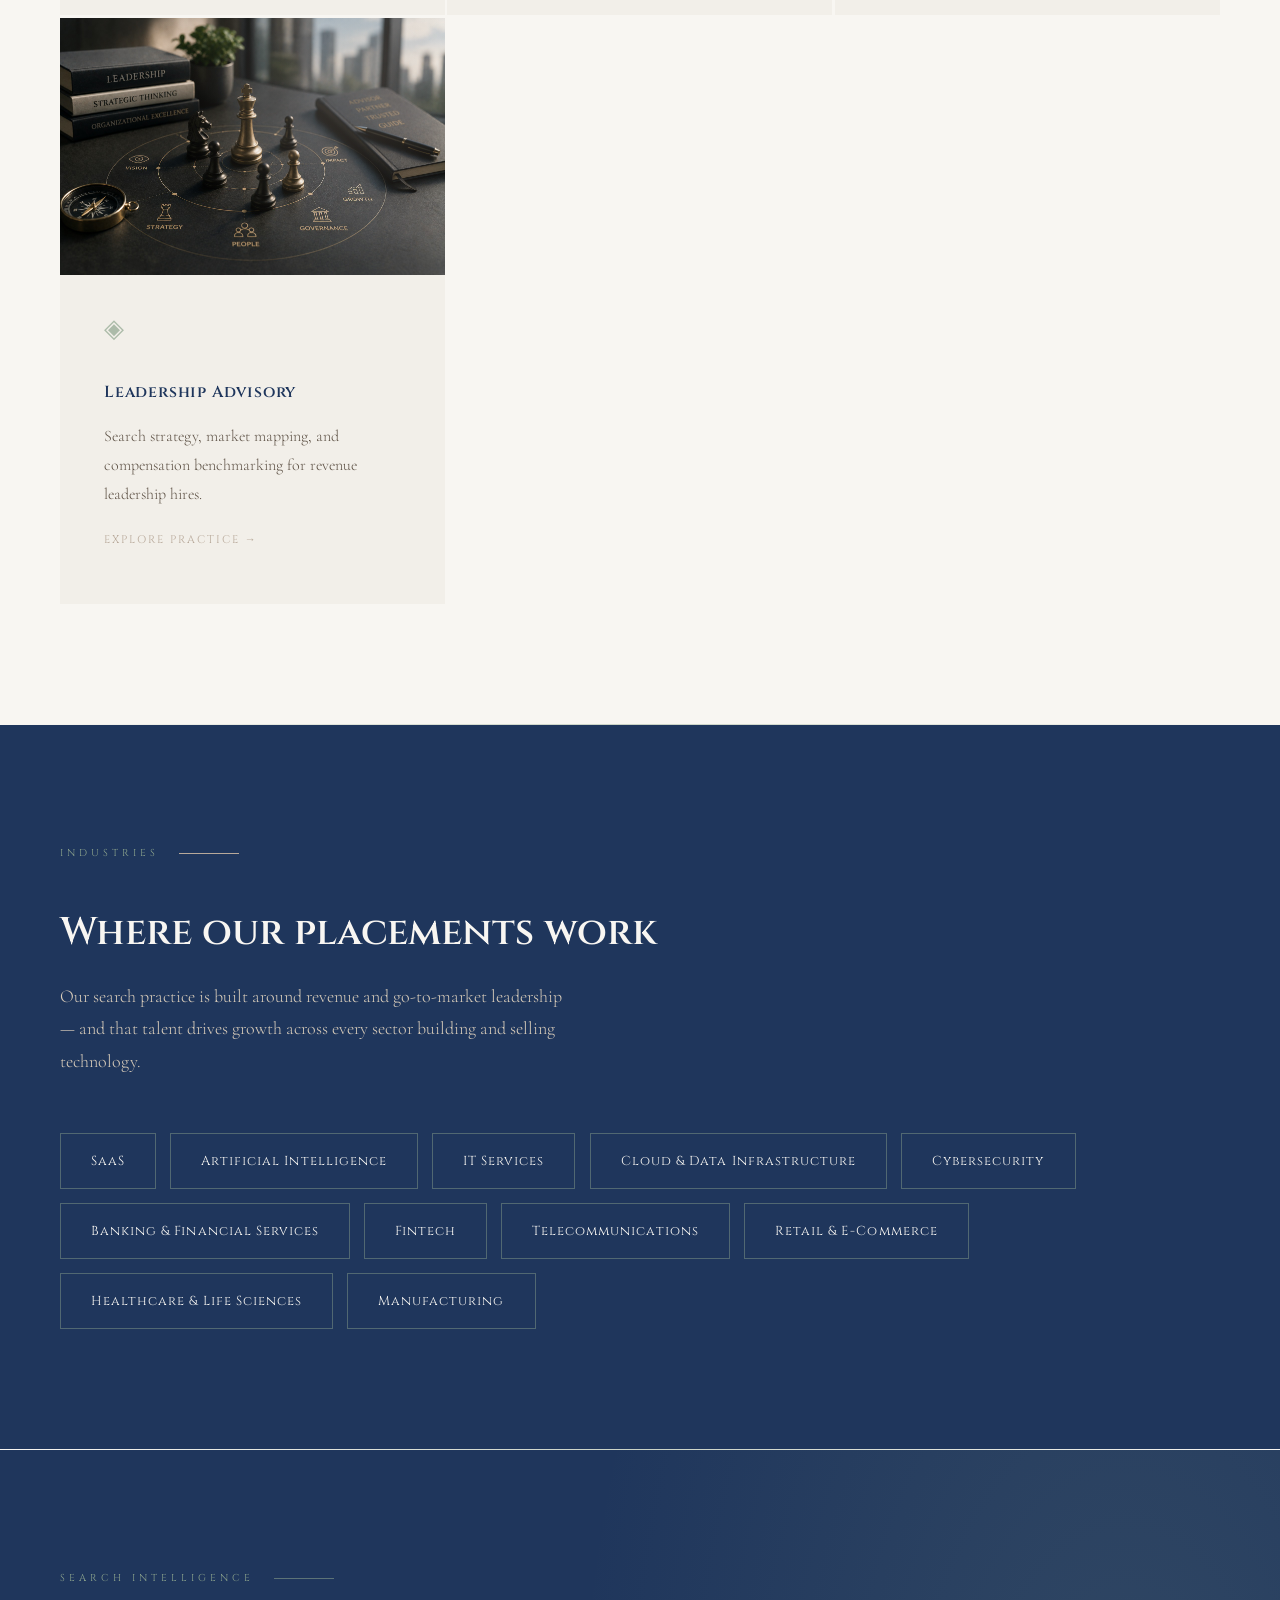
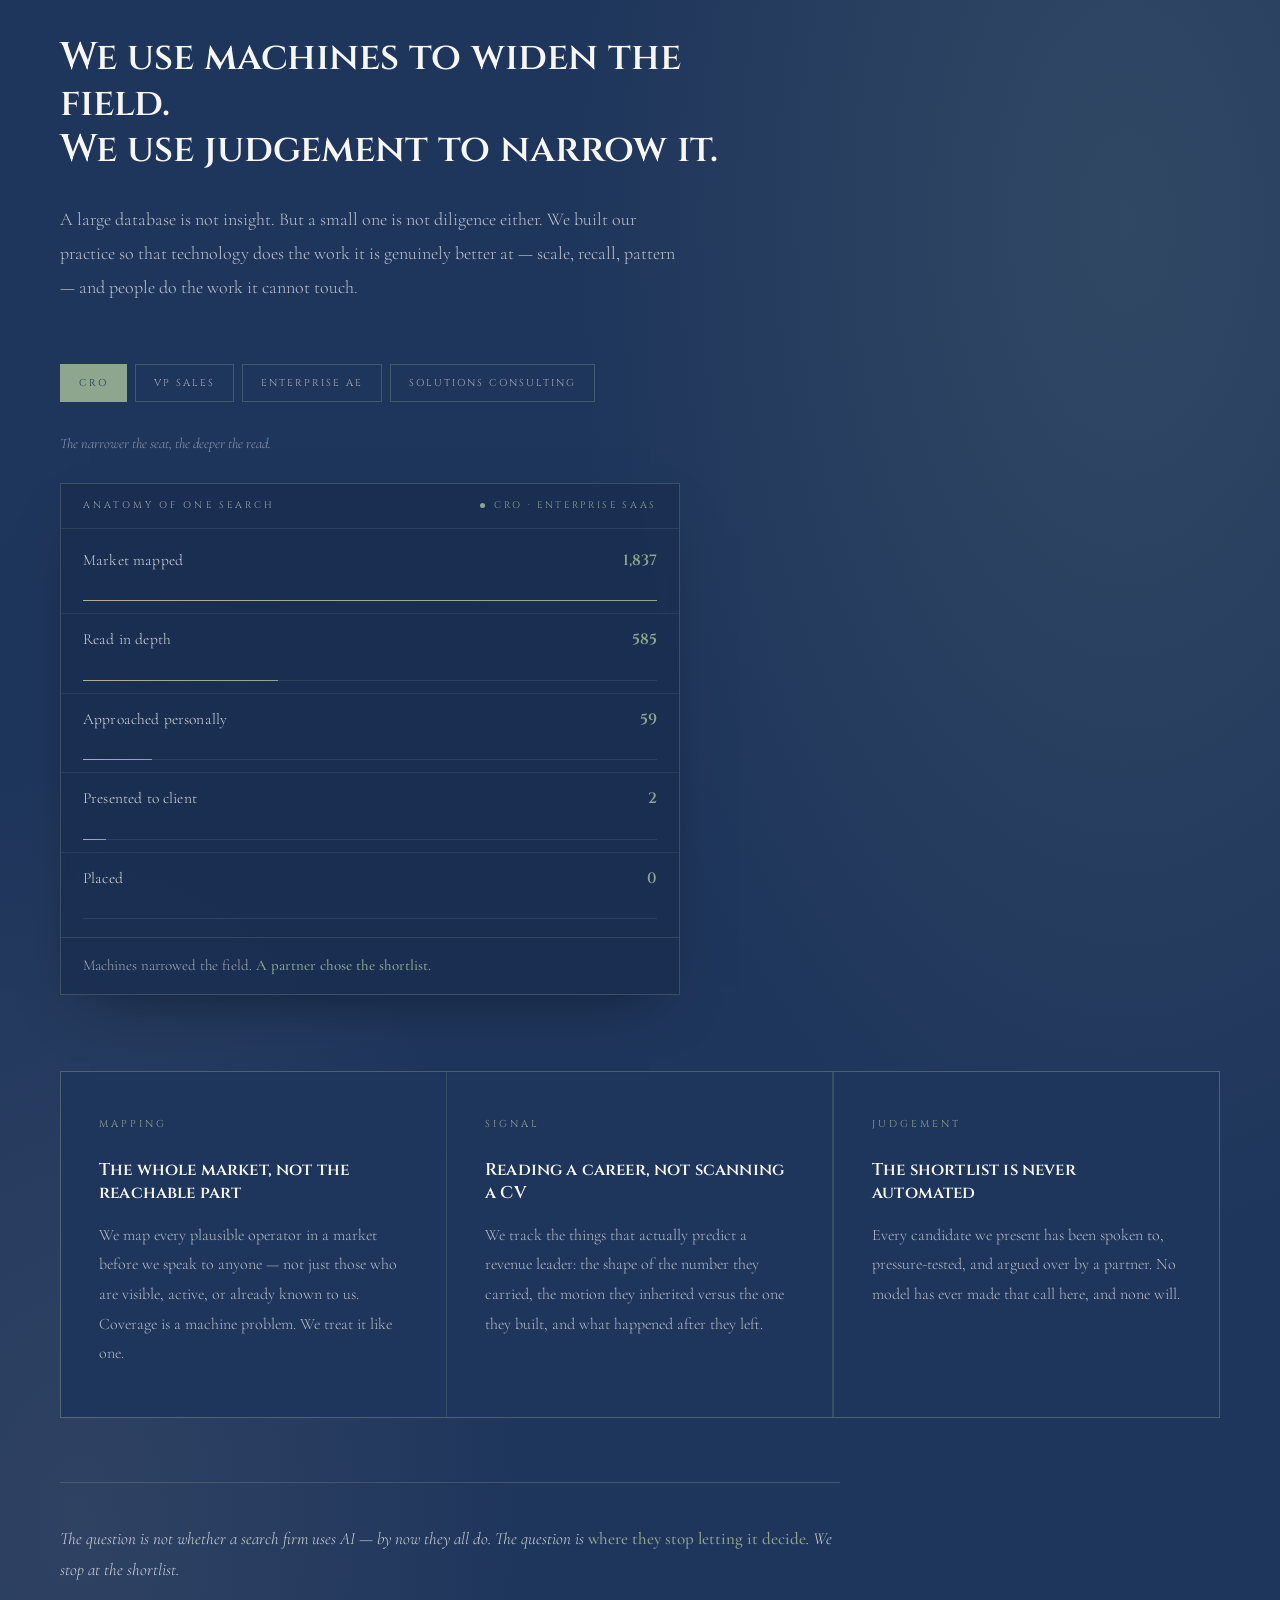
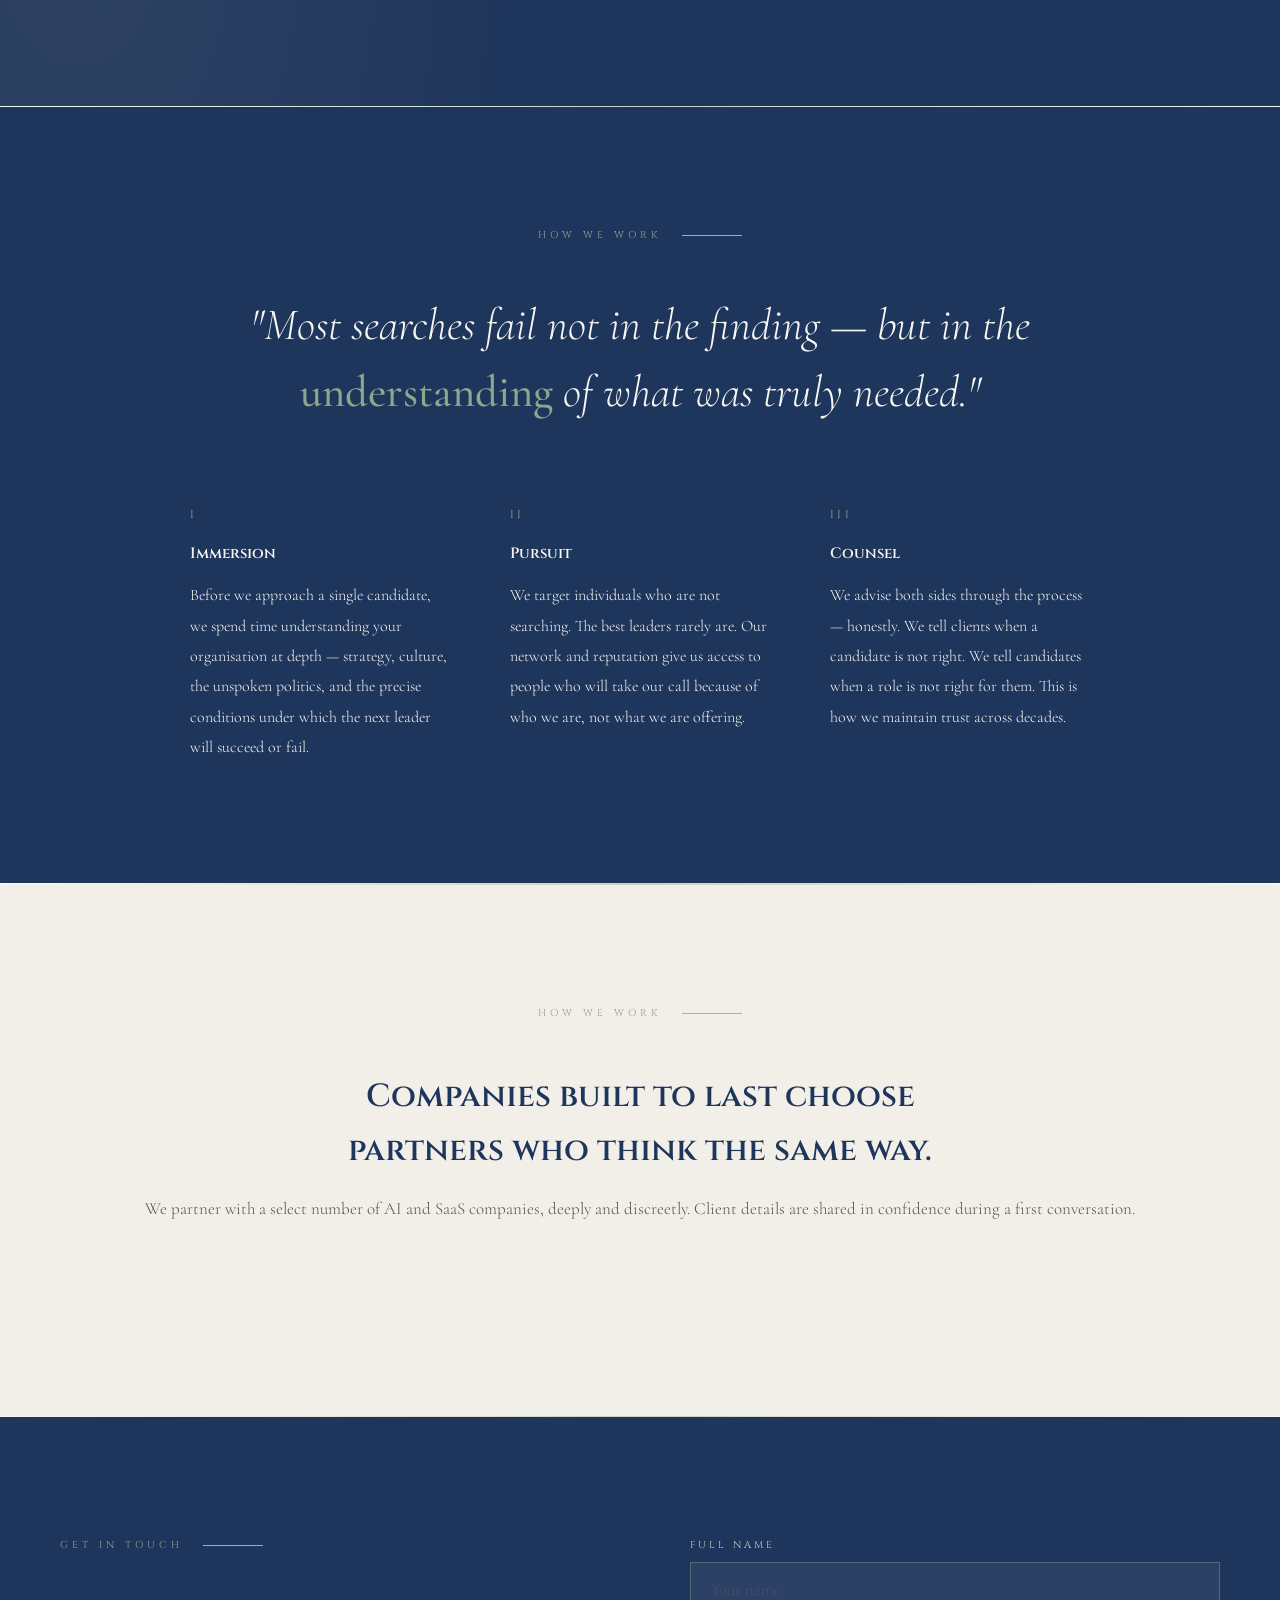
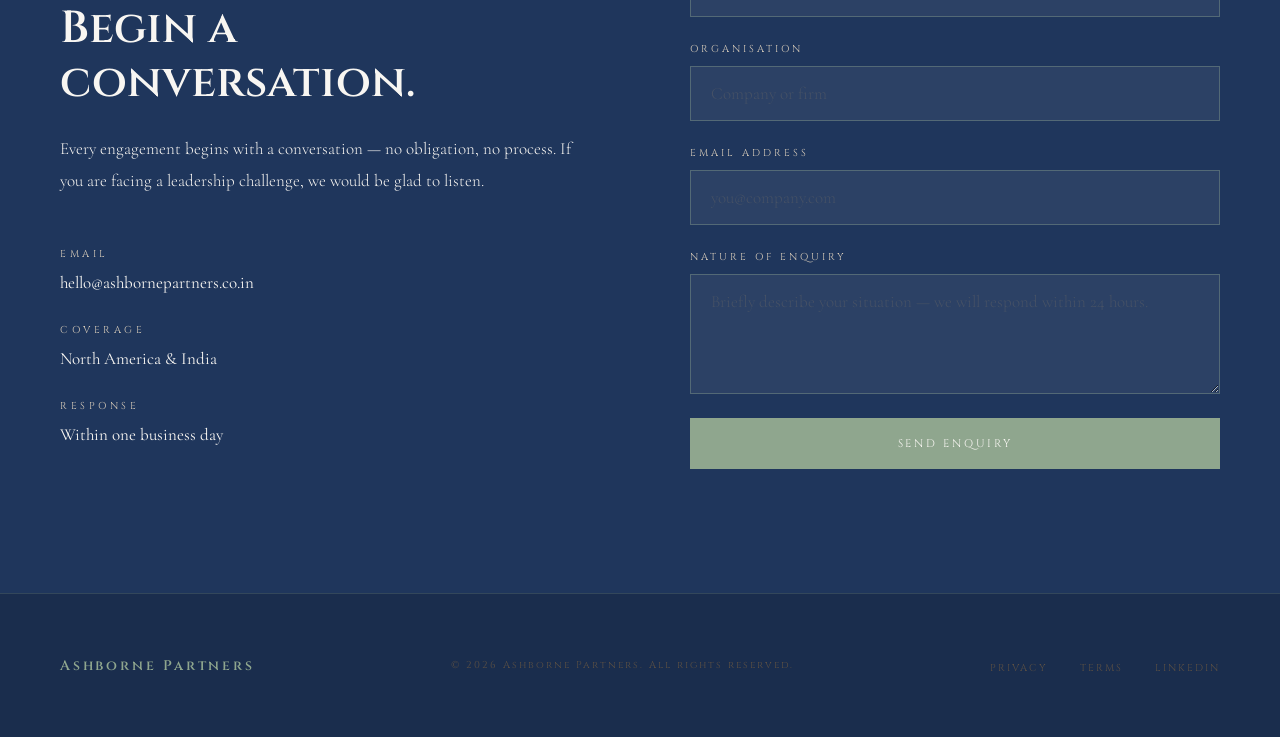
==== commit 2198b363: "Add files via upload" ====
--- a/index.html
+++ b/index.html
@@ -69,10 +69,8 @@
       align-items: center;
       justify-content: space-between;
       padding: 28px 60px;
-      background: rgba(31,54,92,0.82);
-      backdrop-filter: blur(10px);
-      -webkit-backdrop-filter: blur(10px);
-      border-bottom: 1px solid rgba(143,166,142,0.18);
+      background: #1F365C;
+      border-bottom: 1px solid rgba(143,166,142,0.22);
     }
 
     .nav-logo {
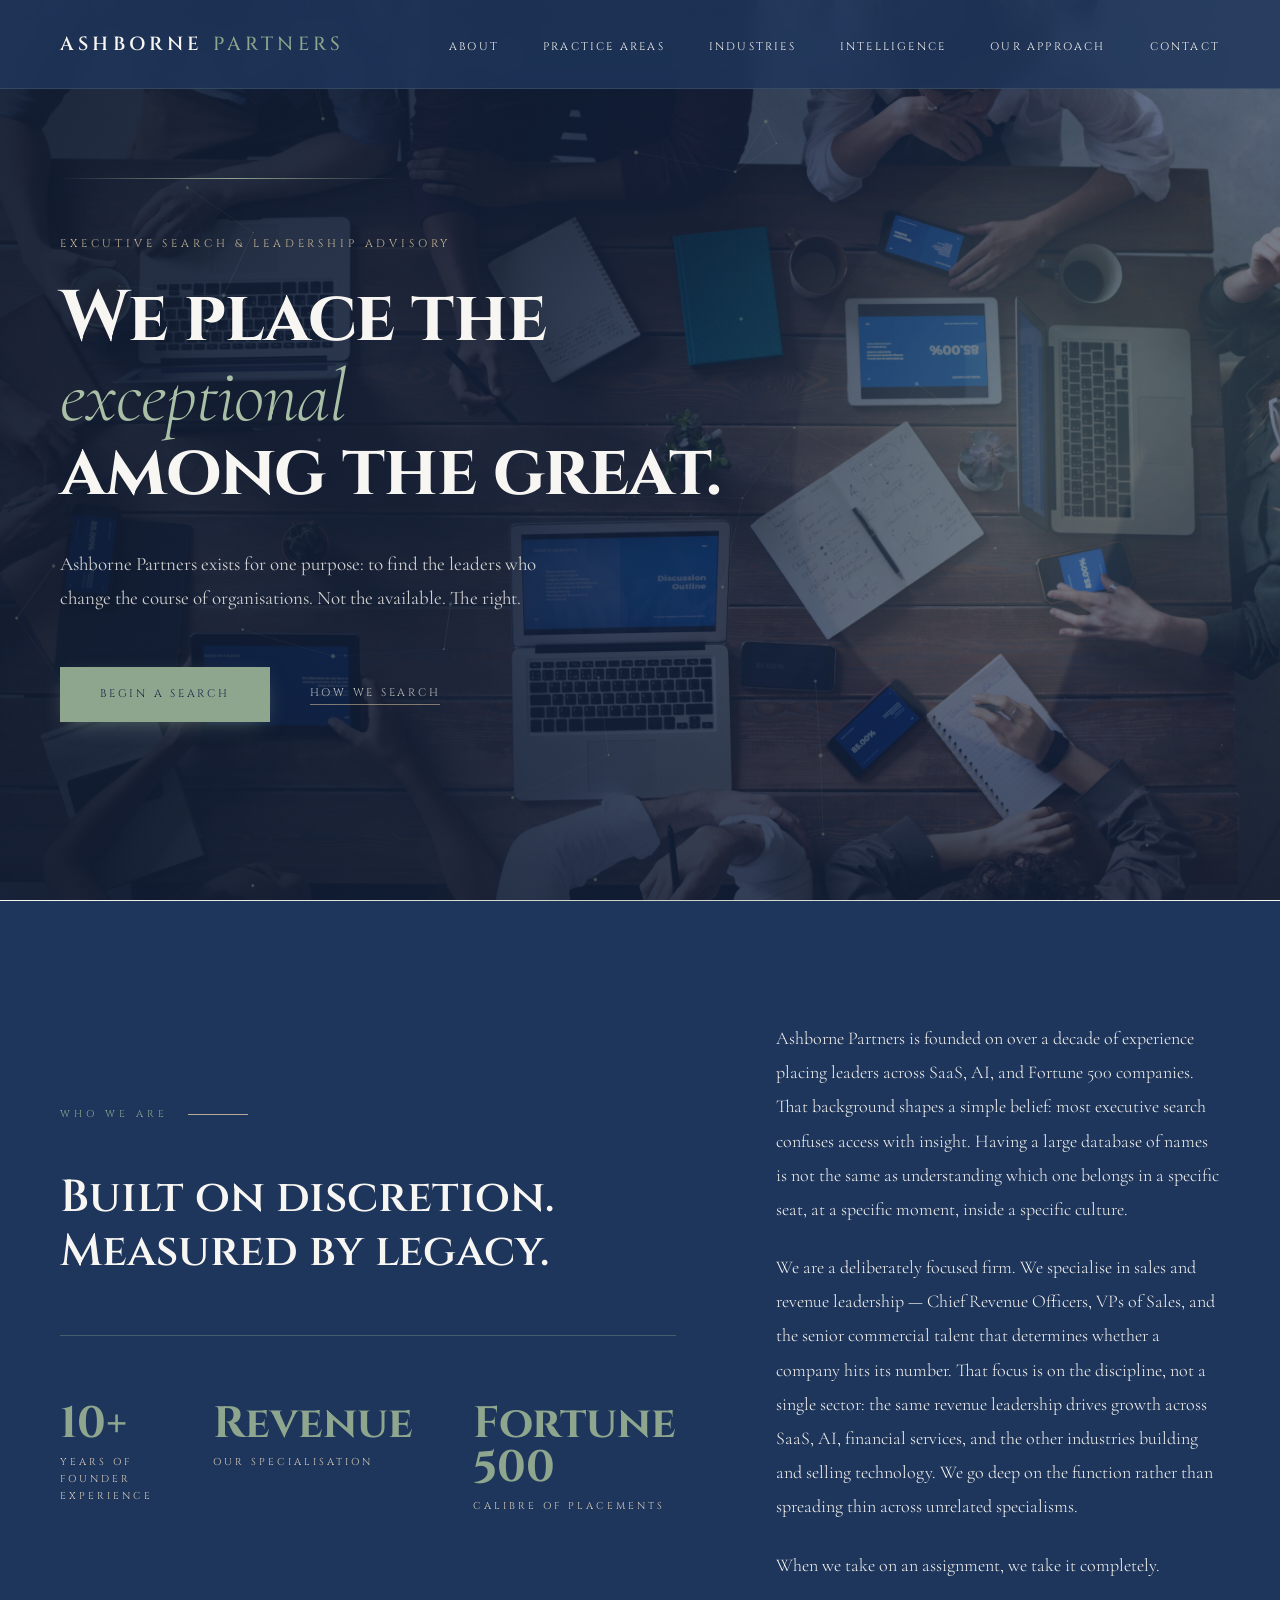
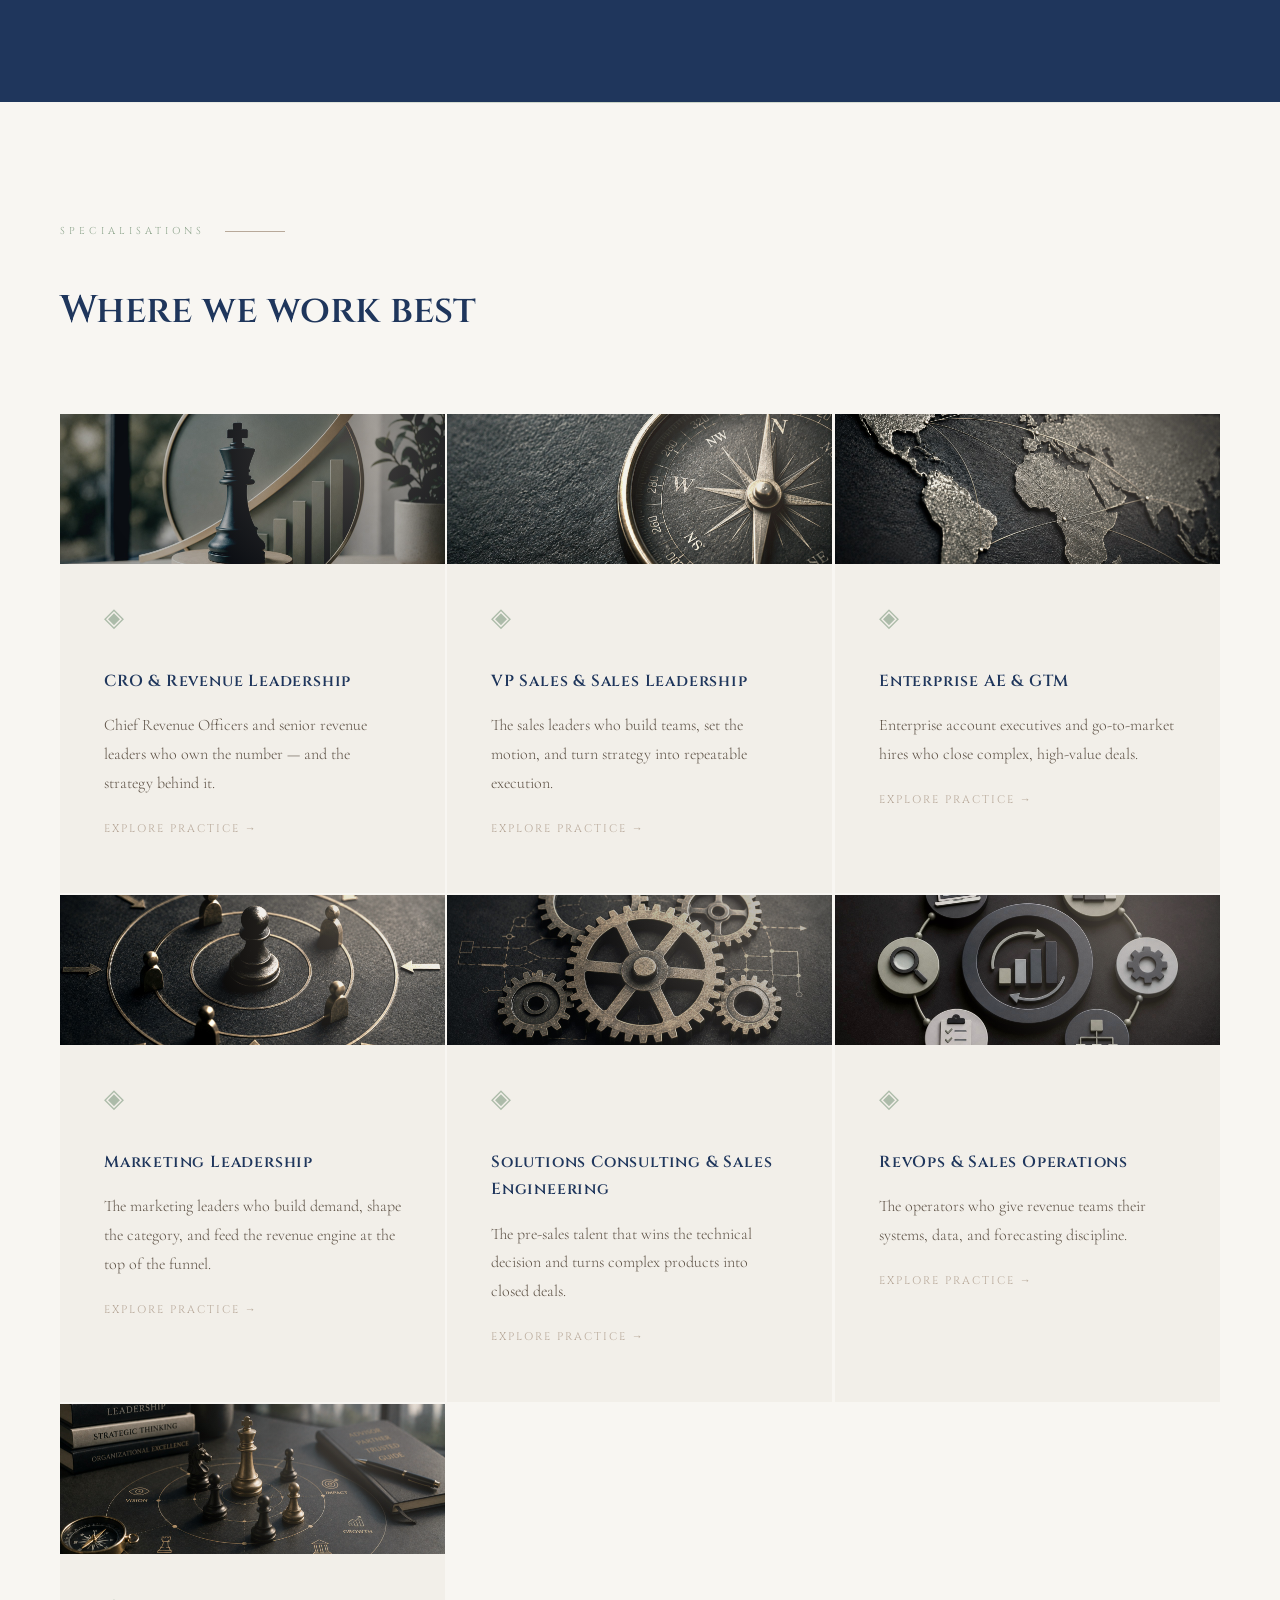
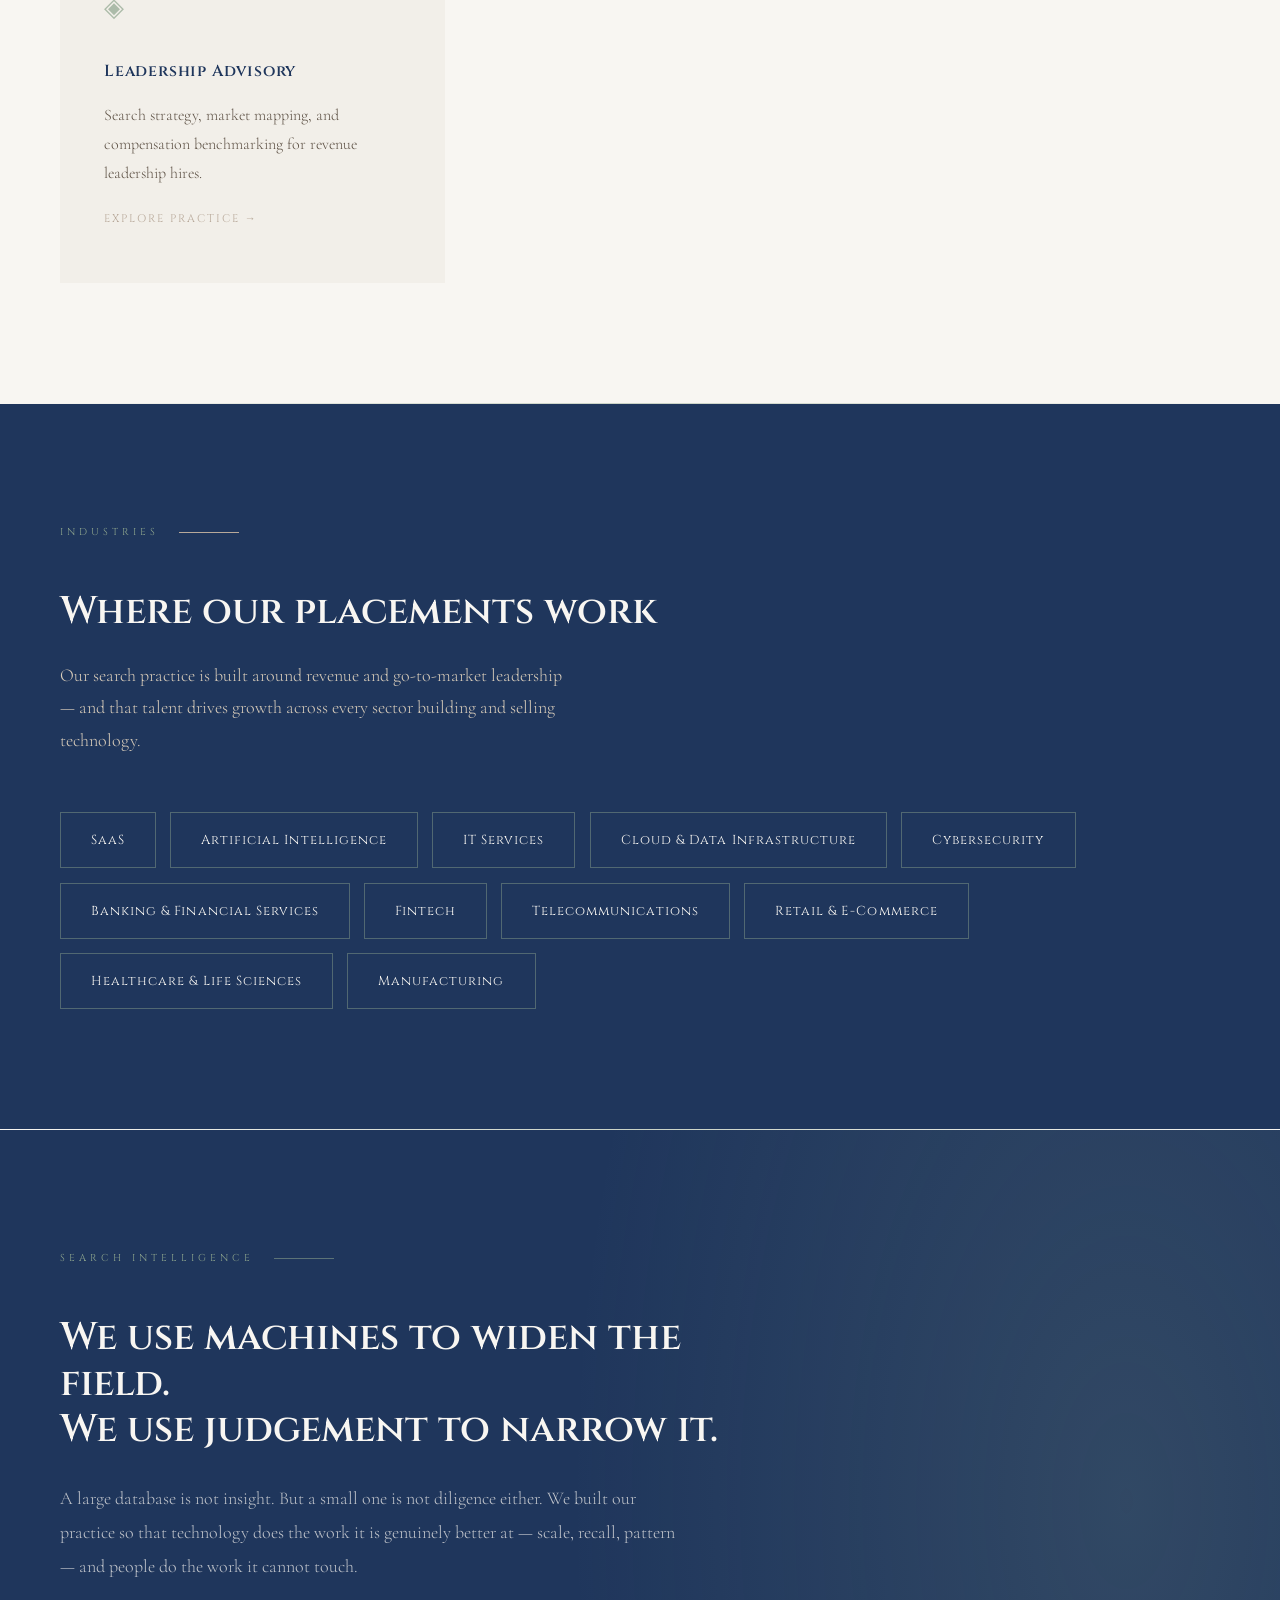
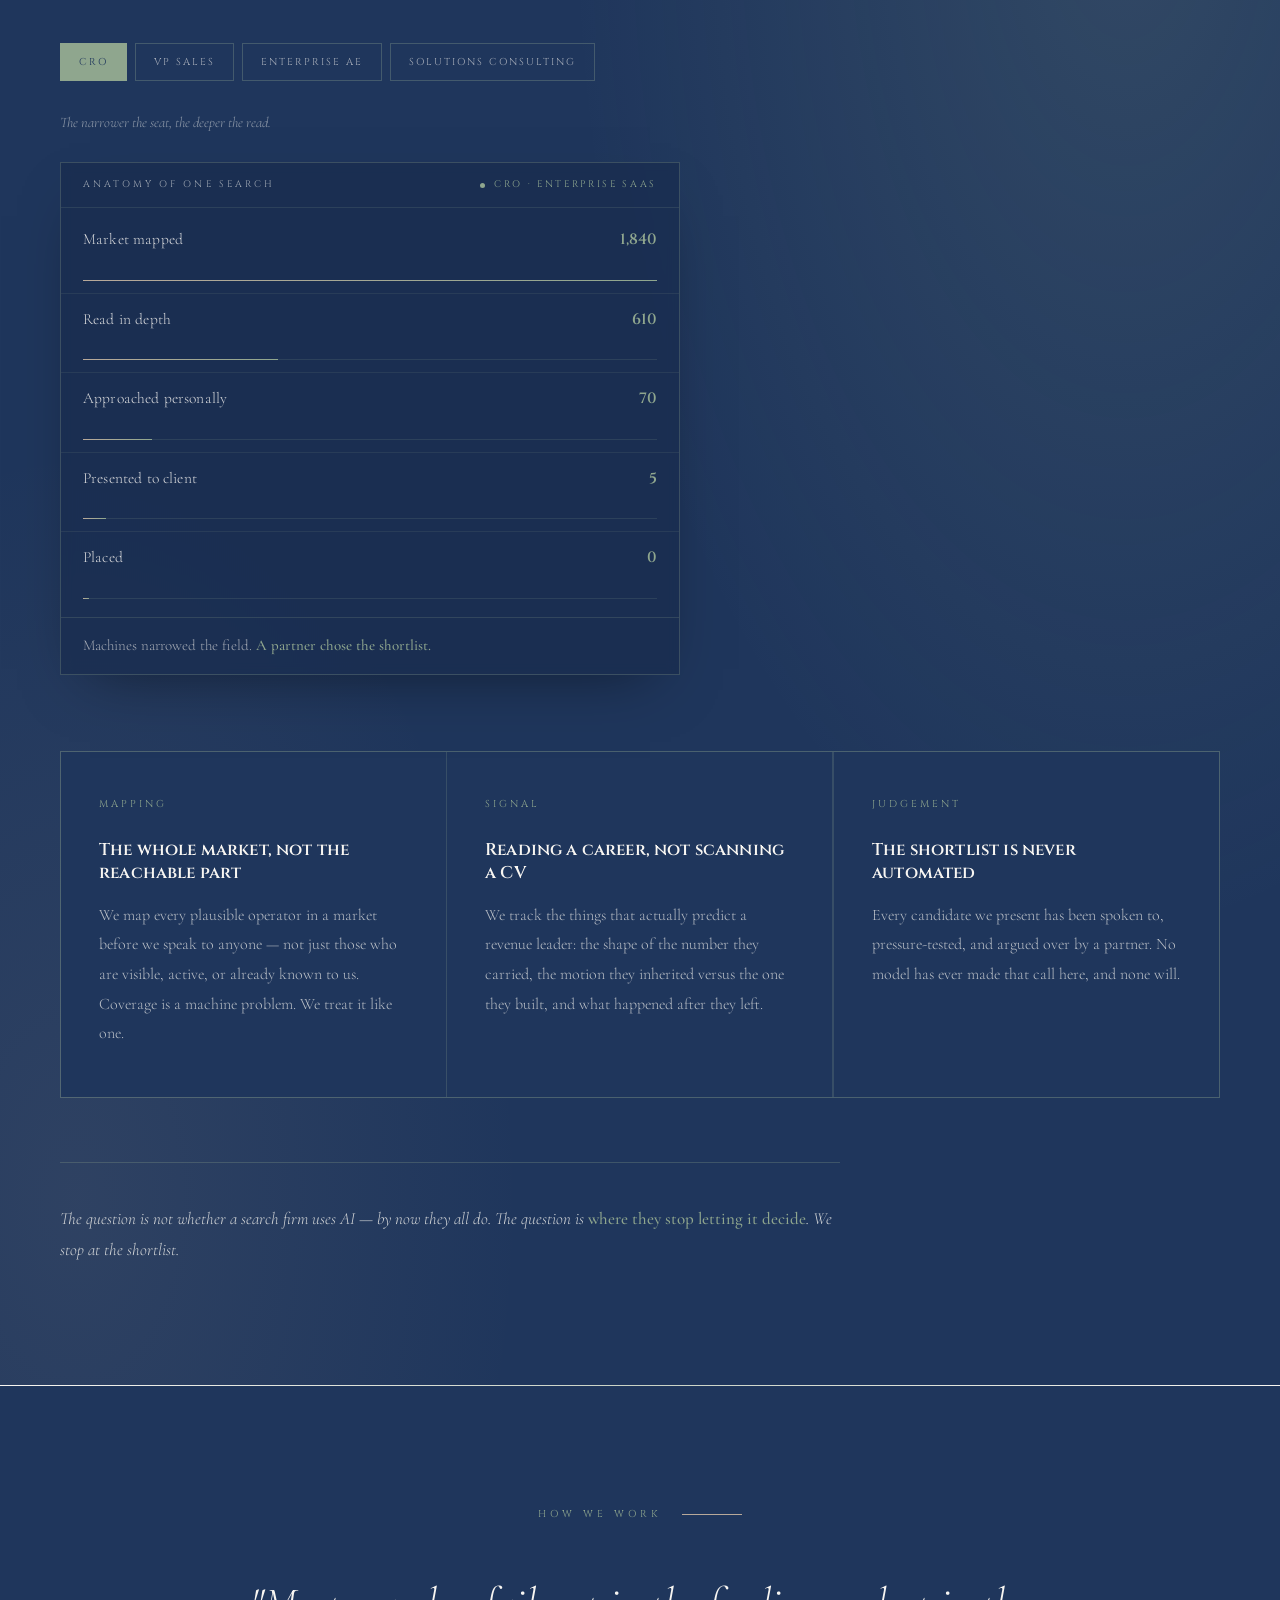
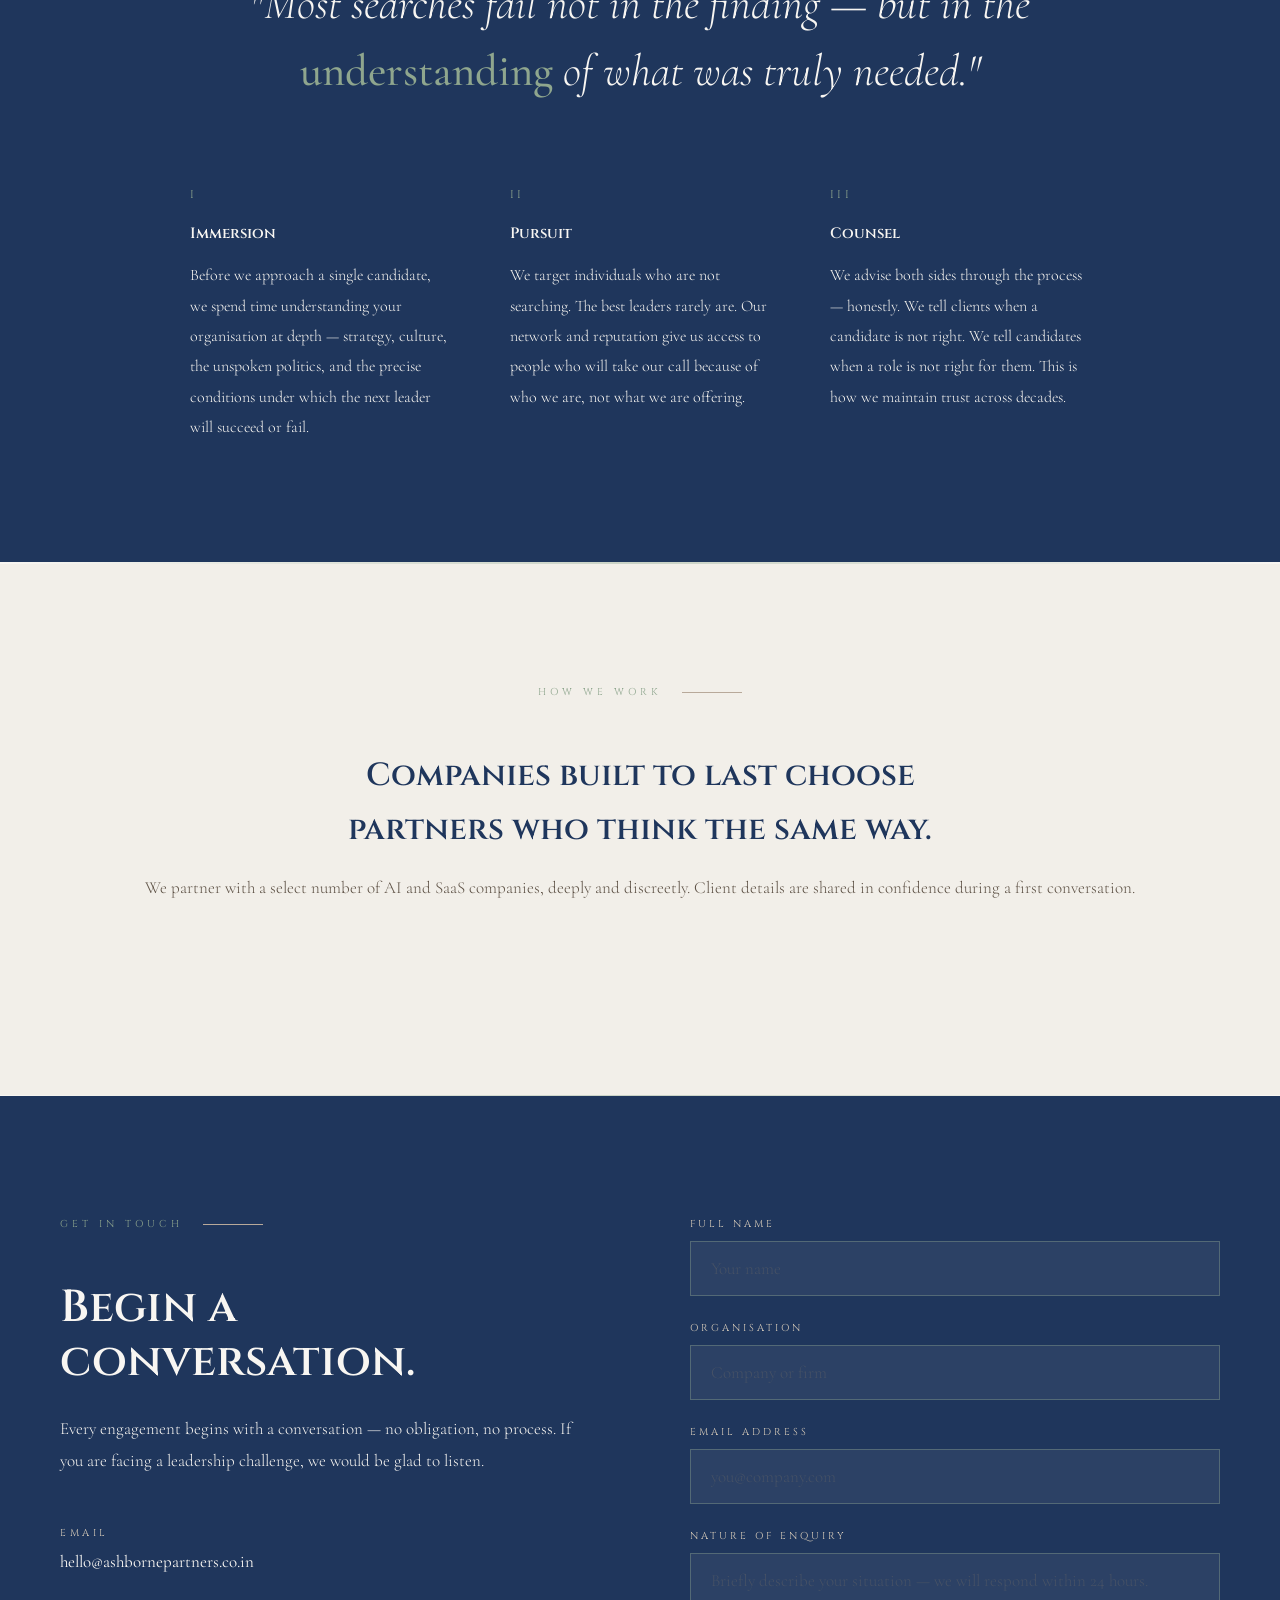
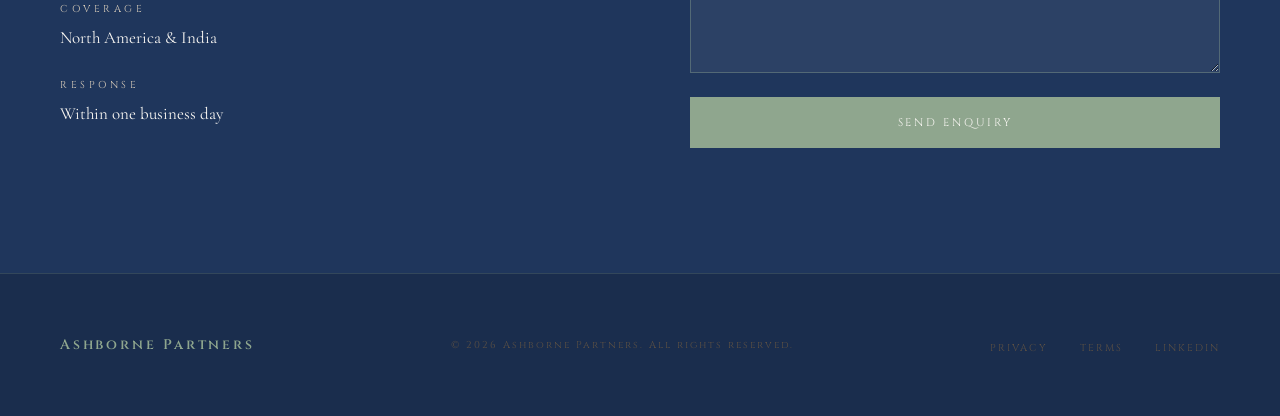
==== commit 1cc48130: "Add files via upload" ====
--- a/index.html
+++ b/index.html
@@ -69,8 +69,10 @@
       align-items: center;
       justify-content: space-between;
       padding: 28px 60px;
-      background: #1F365C;
-      border-bottom: 1px solid rgba(143,166,142,0.22);
+      background: rgba(31,54,92,0.82);
+      backdrop-filter: blur(10px);
+      -webkit-backdrop-filter: blur(10px);
+      border-bottom: 1px solid rgba(143,166,142,0.18);
     }
 
     .nav-logo {
@@ -1286,17 +1288,12 @@
     .practice-card:hover { transform: translateY(-4px); box-shadow: 0 18px 40px rgba(31,54,92,0.12); }
     /* Image slot: shows photo if present, else an on-palette abstract gradient */
     .practice-img {
-      aspect-ratio: 3 / 2;
-      width: 100%;
+      height: 150px;
       background-color: #1F365C;
       background-size: cover;
-      background-position: center center;
-      background-repeat: no-repeat;
+      background-position: center;
       background-image: linear-gradient(135deg, #1F365C 0%, #2C4A78 45%, #8FA68E 130%);
       position: relative;
-    }
-    @supports not (aspect-ratio: 3 / 2) {
-      .practice-img { height: 200px; }
     }
     .practice-img::after {
       content: '';
@@ -2129,17 +2126,35 @@
       }
     })();
 
-    // Don't restore the previous scroll position on reload.
-    // Anchor links (e.g. #industries) still work because the browser
-    // jumps to the hash after load; this only disables position memory.
-    if ('scrollRestoration' in history) {
-      history.scrollRestoration = 'manual';
-    }
-    window.addEventListener('load', function () {
-      if (!window.location.hash) {
-        window.scrollTo(0, 0);
-      }
-    });
+    // Scroll handling:
+    //  - Fresh visit / reload with no hash  -> start at the top.
+    //  - Anchor link (e.g. #practice)        -> jump to that section.
+    //  - Back/forward navigation             -> let the browser restore
+    //    the exact position you were at (so returning from a practice
+    //    page lands you back where you clicked, not at the top).
+    (function () {
+      if (!('scrollRestoration' in history)) return;
+
+      // Detect whether this pageview is a back/forward navigation.
+      function isBackForward() {
+        var nav = performance.getEntriesByType &&
+                  performance.getEntriesByType('navigation')[0];
+        if (nav && nav.type) return nav.type === 'back_forward';
+        // Fallback for older browsers
+        if (performance.navigation) return performance.navigation.type === 2;
+        return false;
+      }
+
+      if (isBackForward()) {
+        // Browser will restore the previous scroll position itself.
+        history.scrollRestoration = 'auto';
+      } else {
+        history.scrollRestoration = 'manual';
+        window.addEventListener('load', function () {
+          if (!window.location.hash) window.scrollTo(0, 0);
+        });
+      }
+    })();
 
     (function () {
       var toggle = document.getElementById('navToggle');
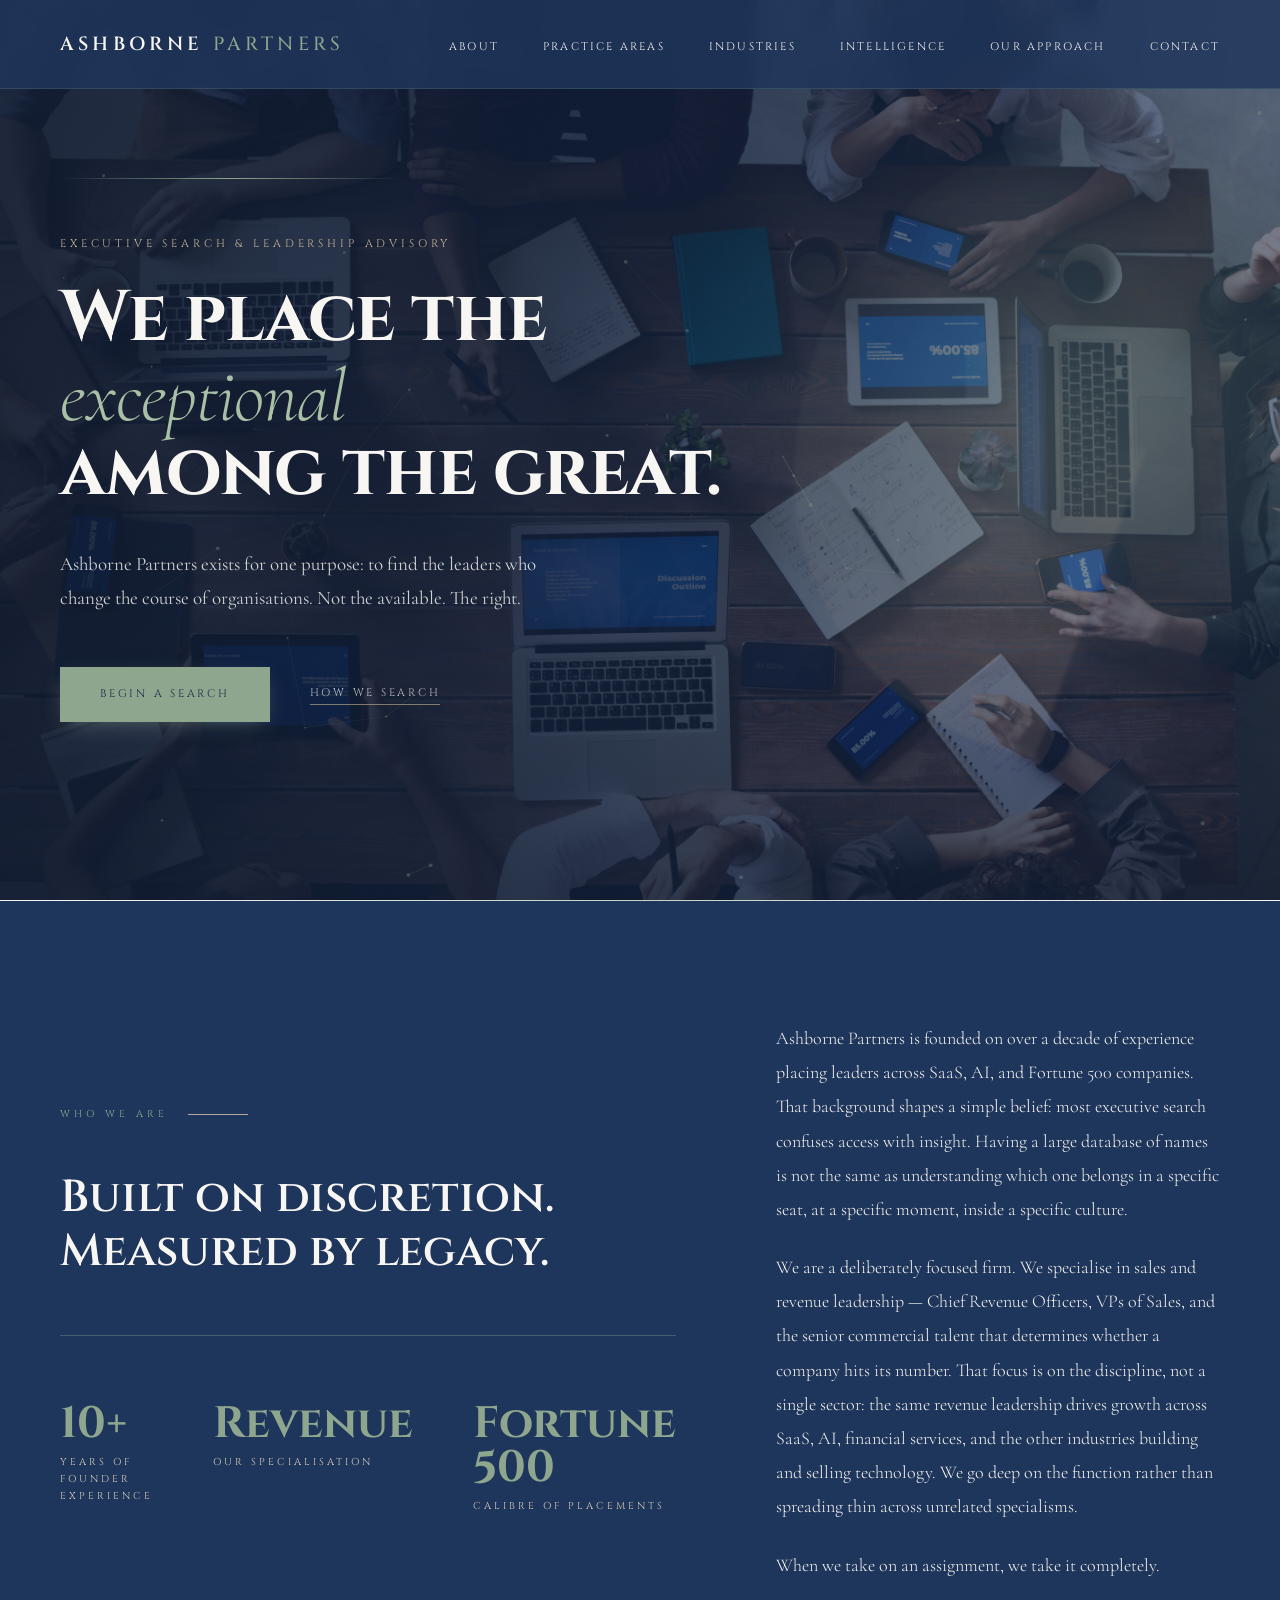
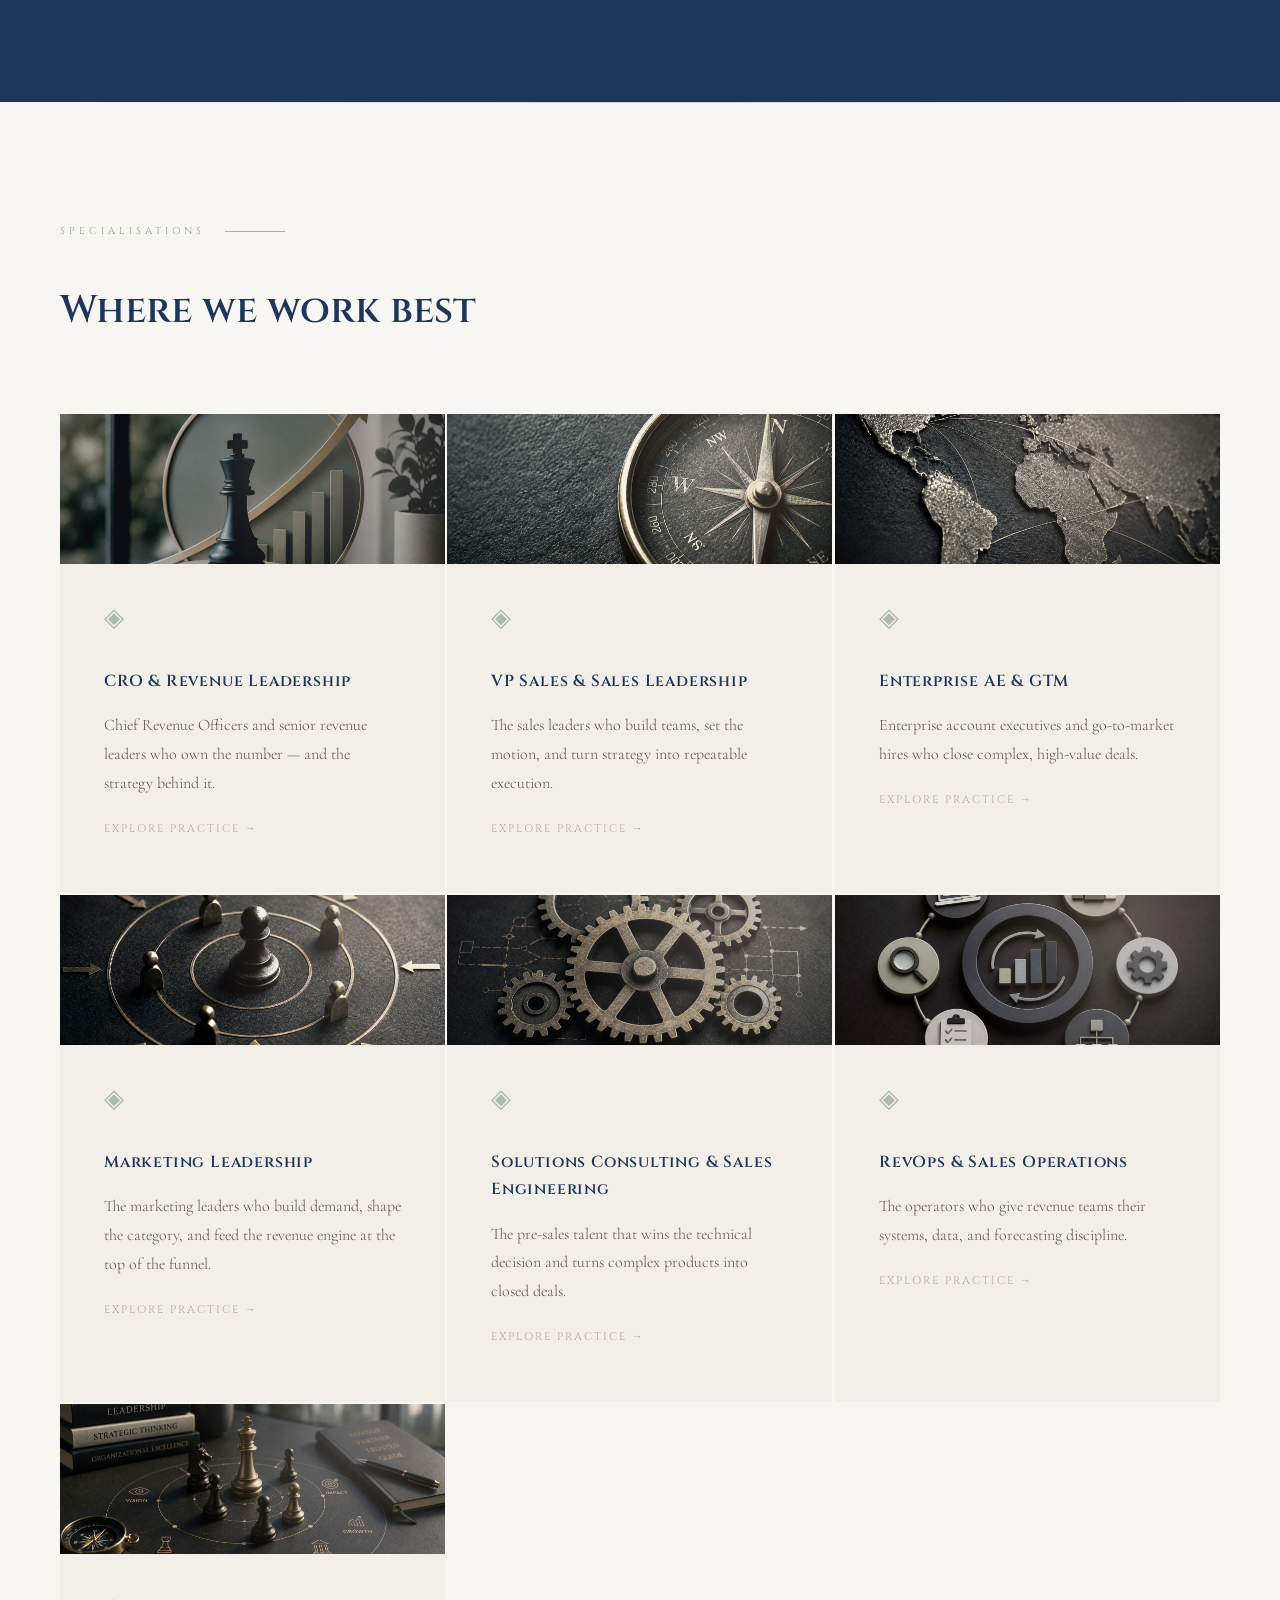
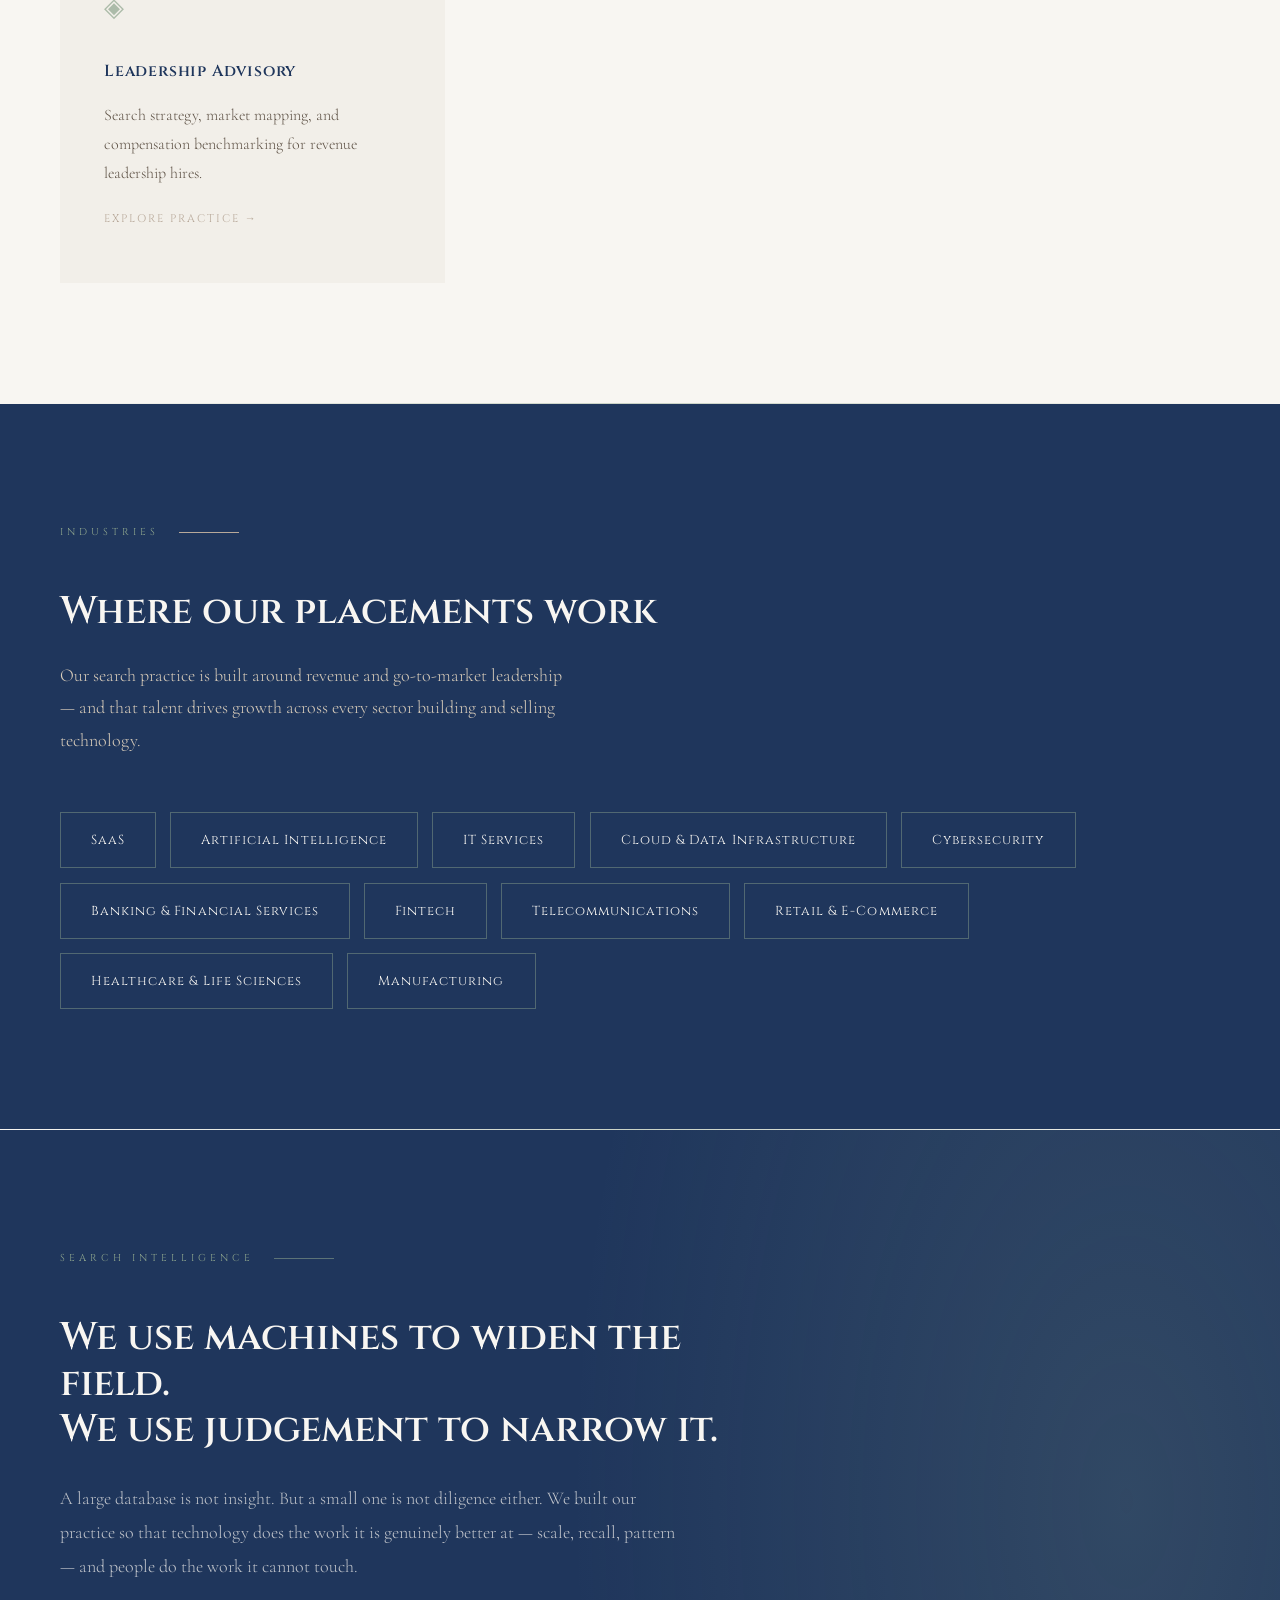
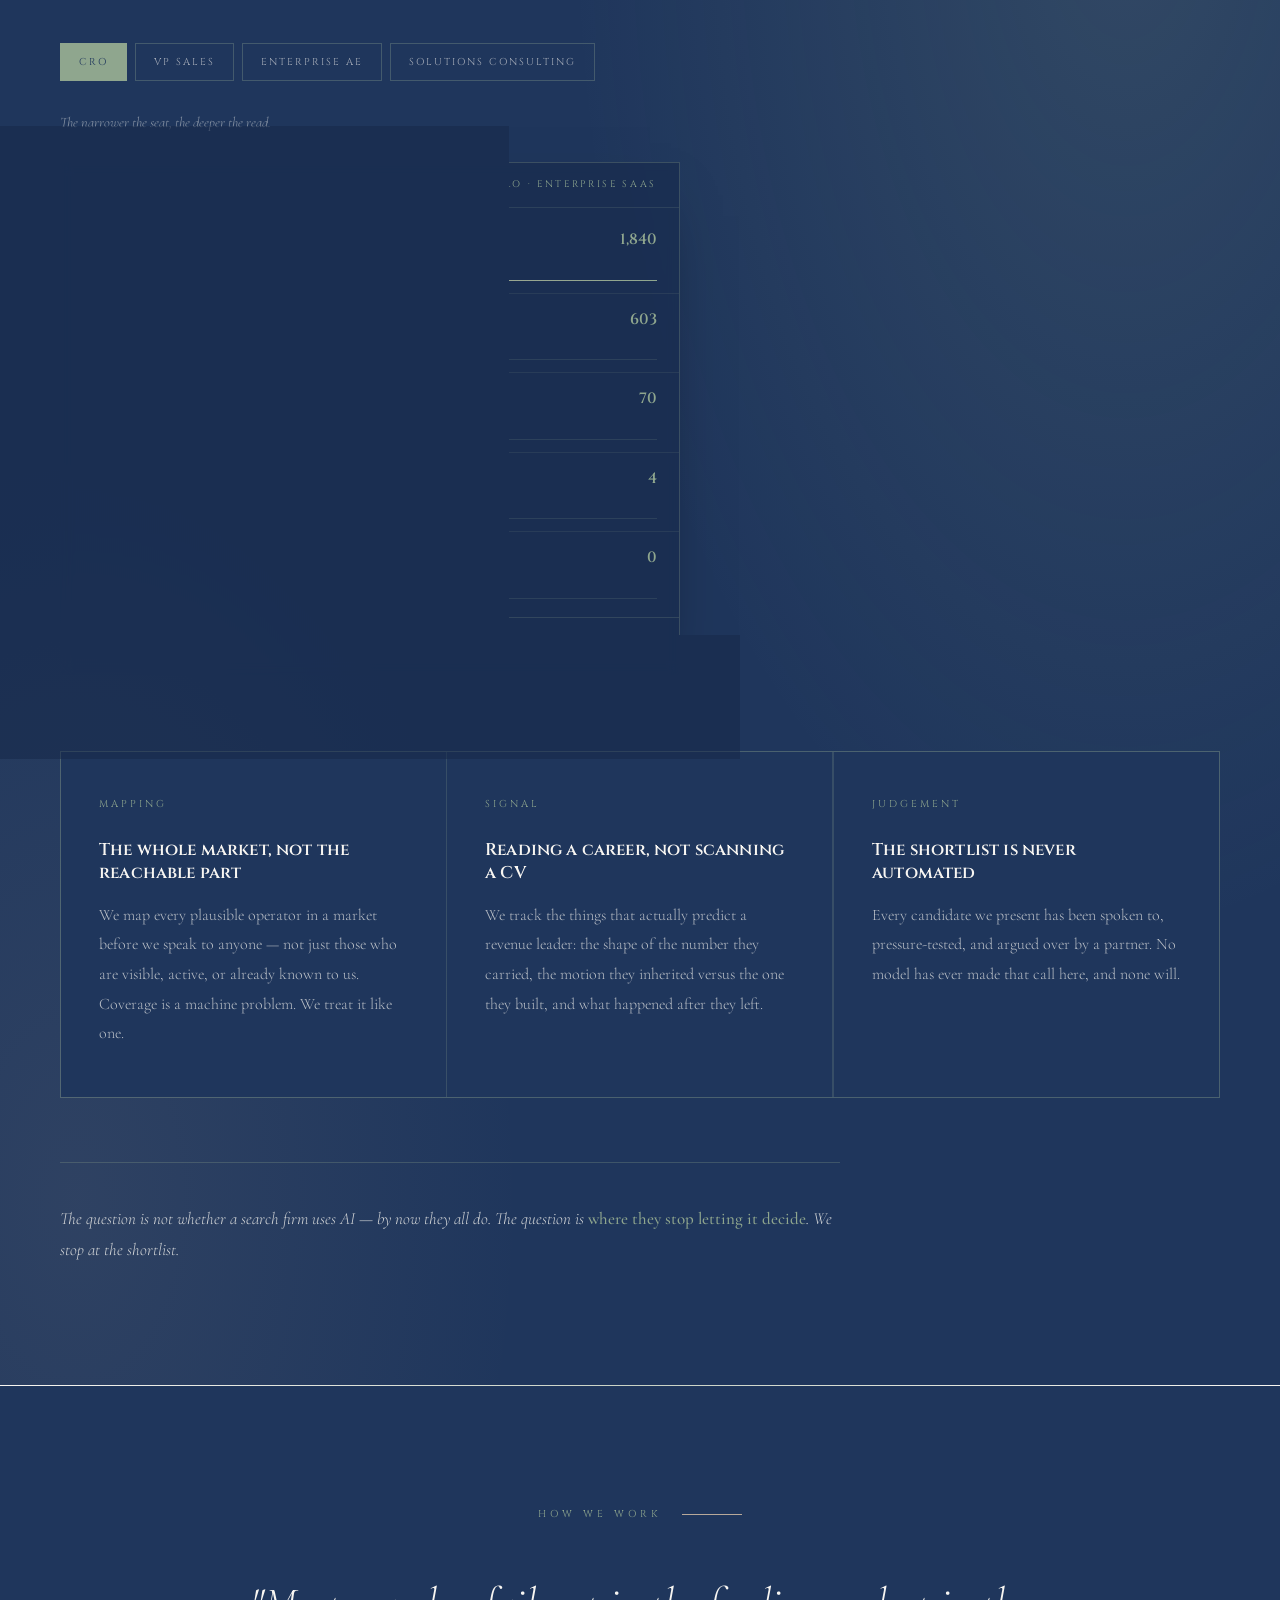
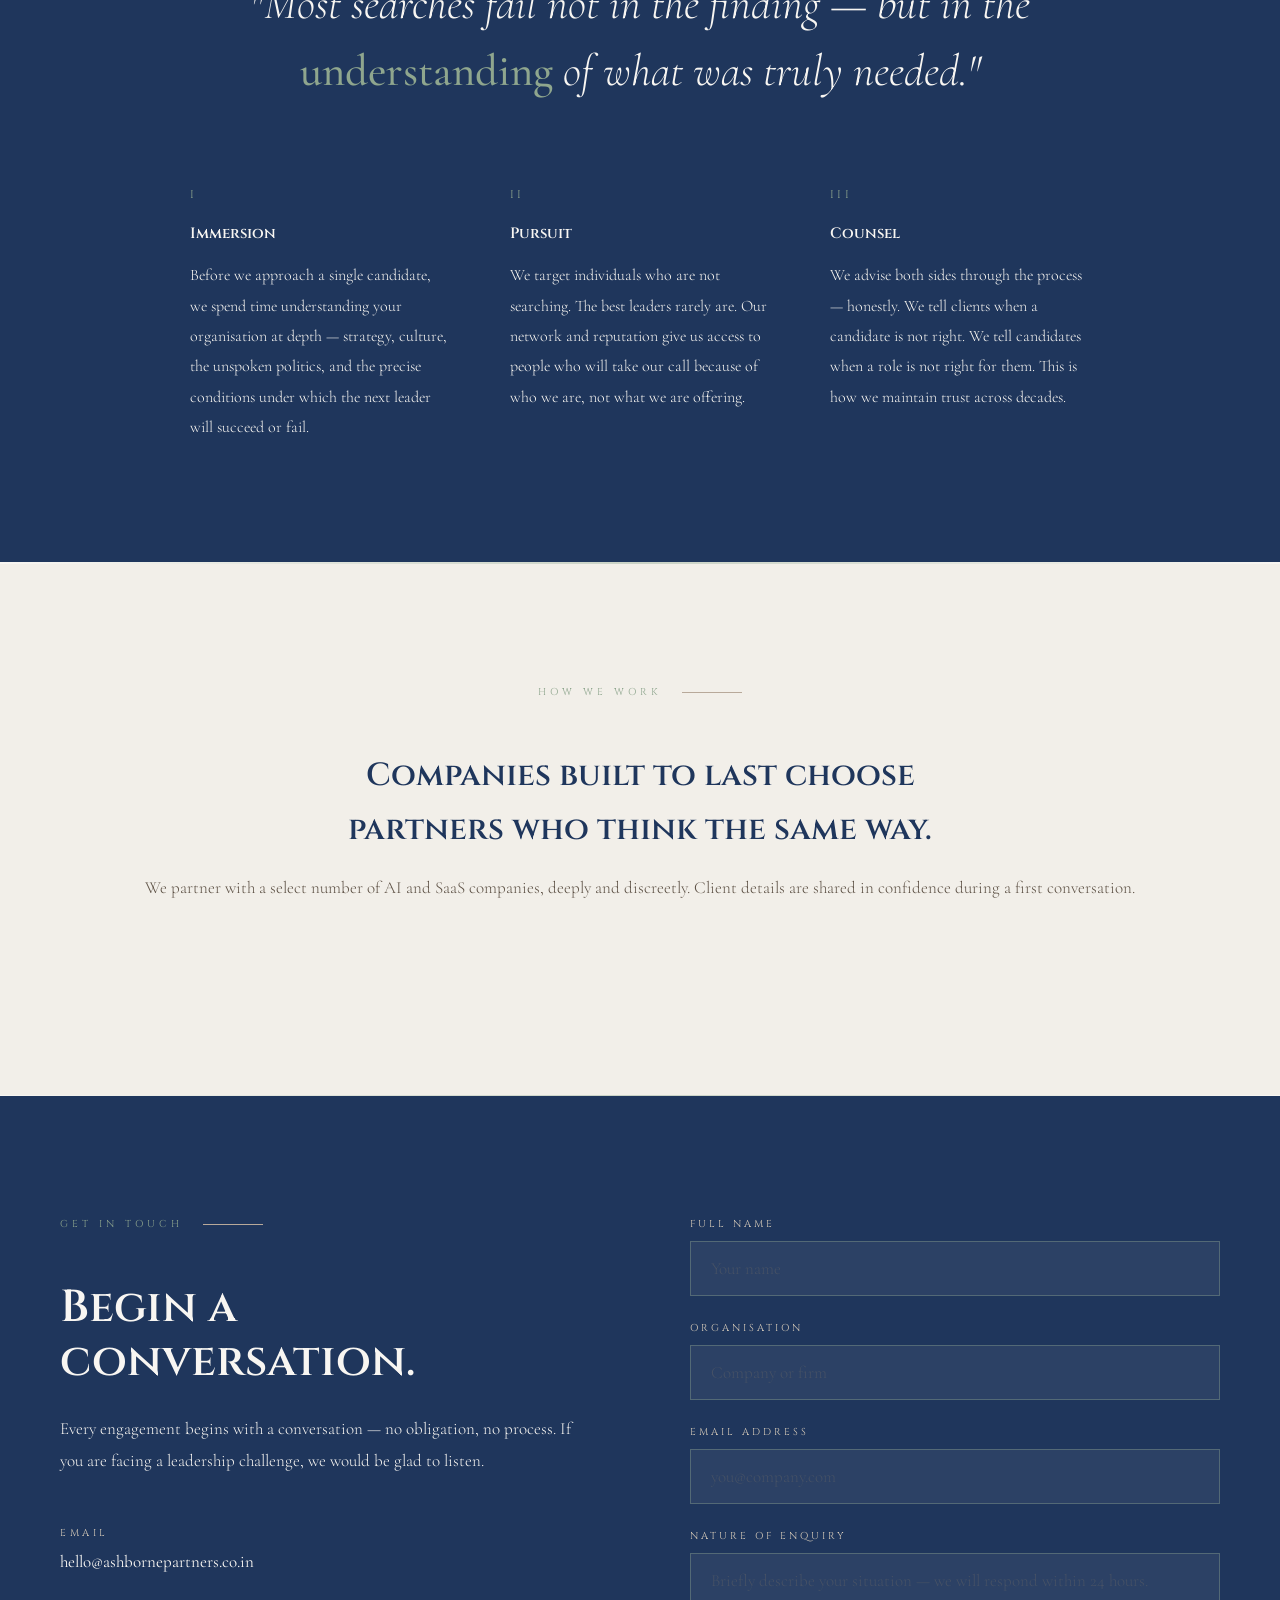
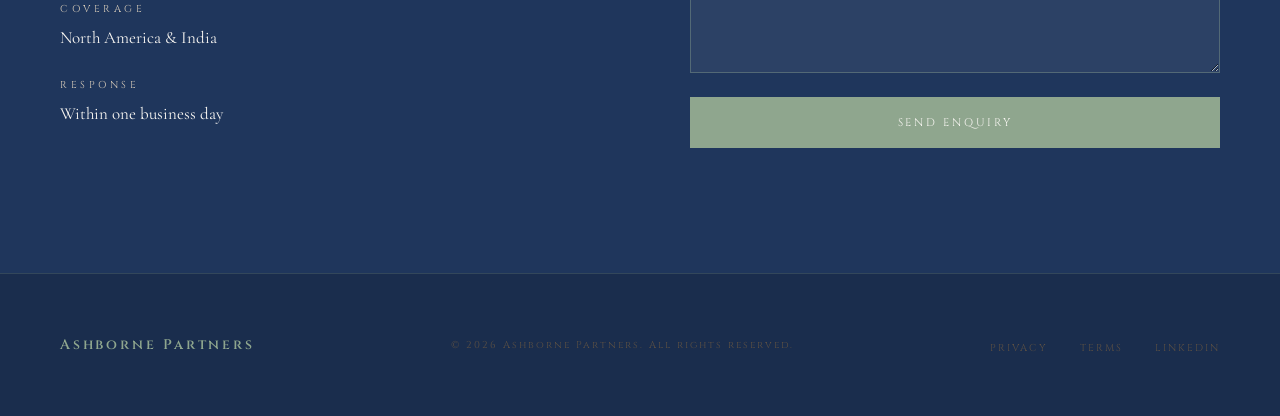
==== commit 5a381f7e: "Add files via upload" ====
--- a/index.html
+++ b/index.html
@@ -1456,7 +1456,7 @@
     </div>
     <div class="practice-grid">
       <a class="practice-card" href="practice-cro.html">
-        <div class="practice-img" style="background-image:url('images/practice-cro.jpg');"></div>
+        <div class="practice-img" style="background-image:url('images/practice-cro.jpg'); background-position:center 40%;"></div>
         <div class="practice-icon">◈</div>
         <div class="practice-title">CRO &amp; Revenue Leadership</div>
         <p class="practice-desc">Chief Revenue Officers and senior revenue leaders who own the number — and the strategy behind it.</p>
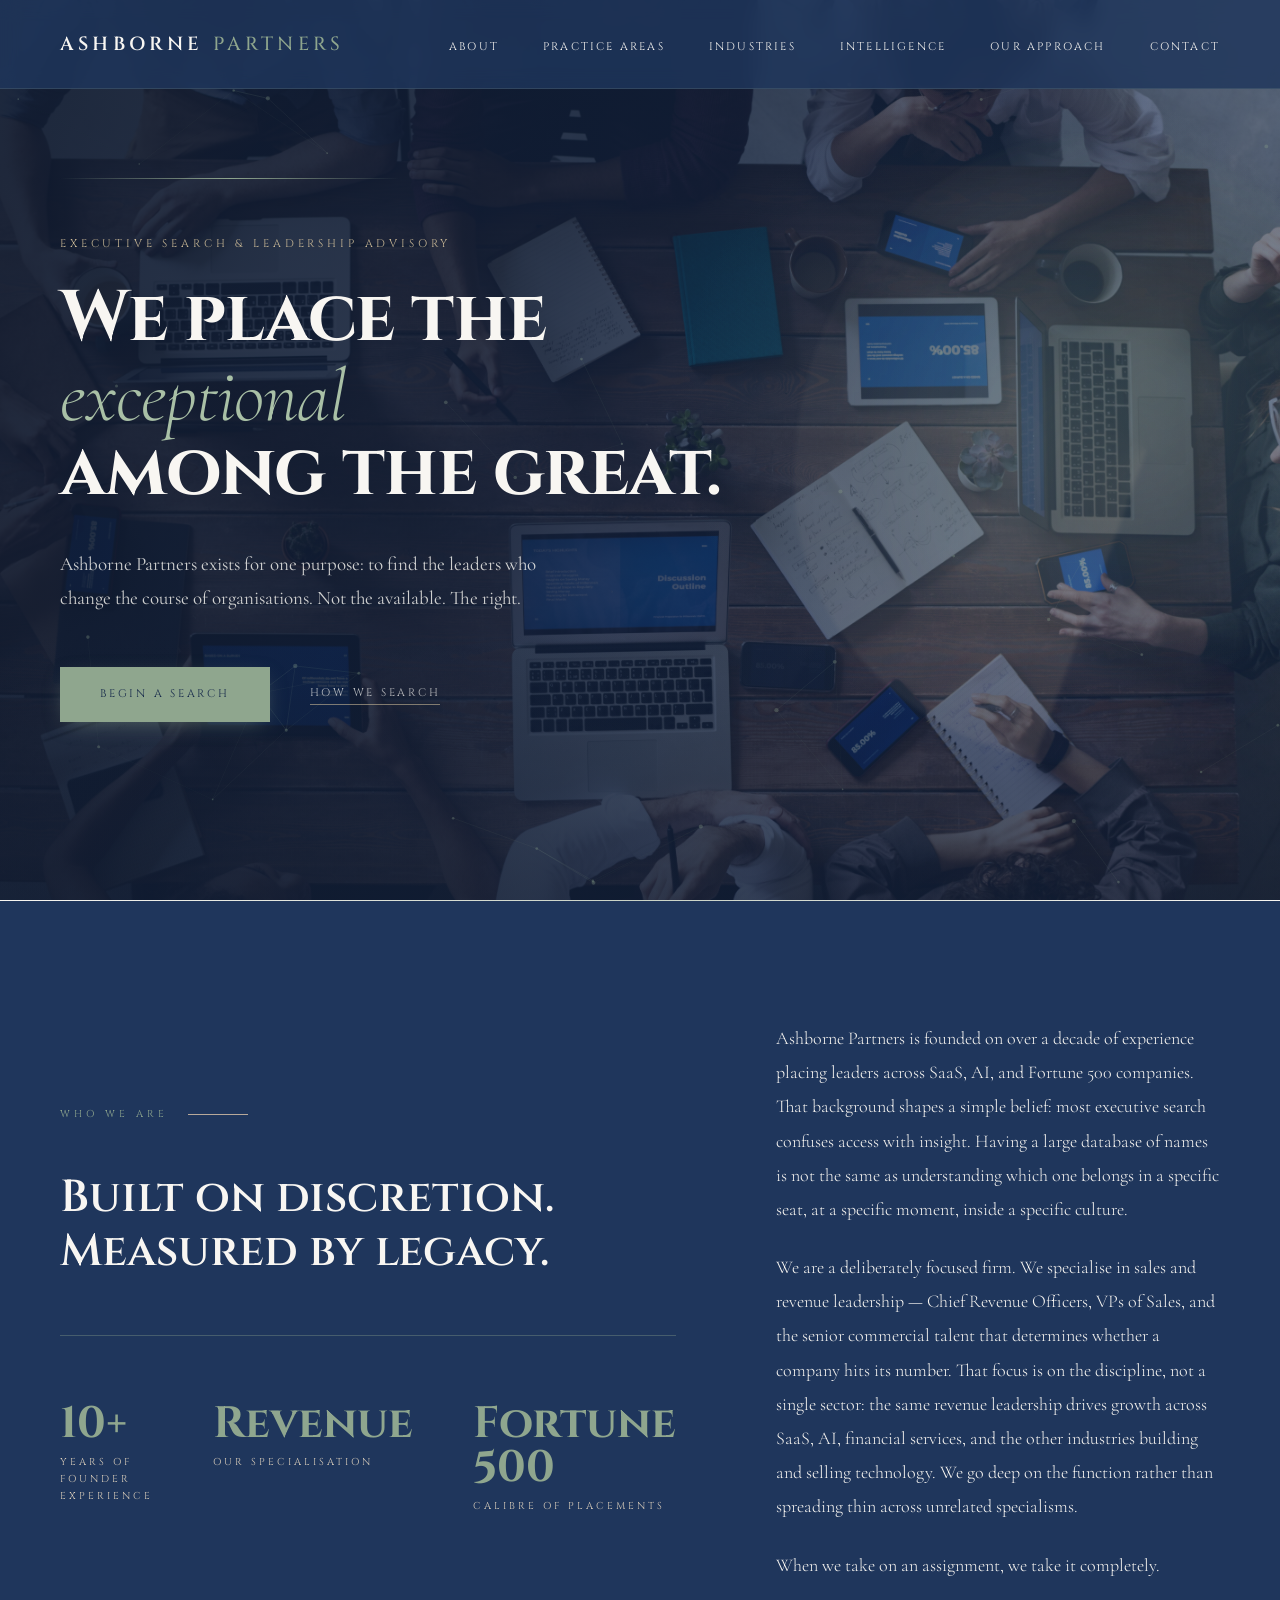
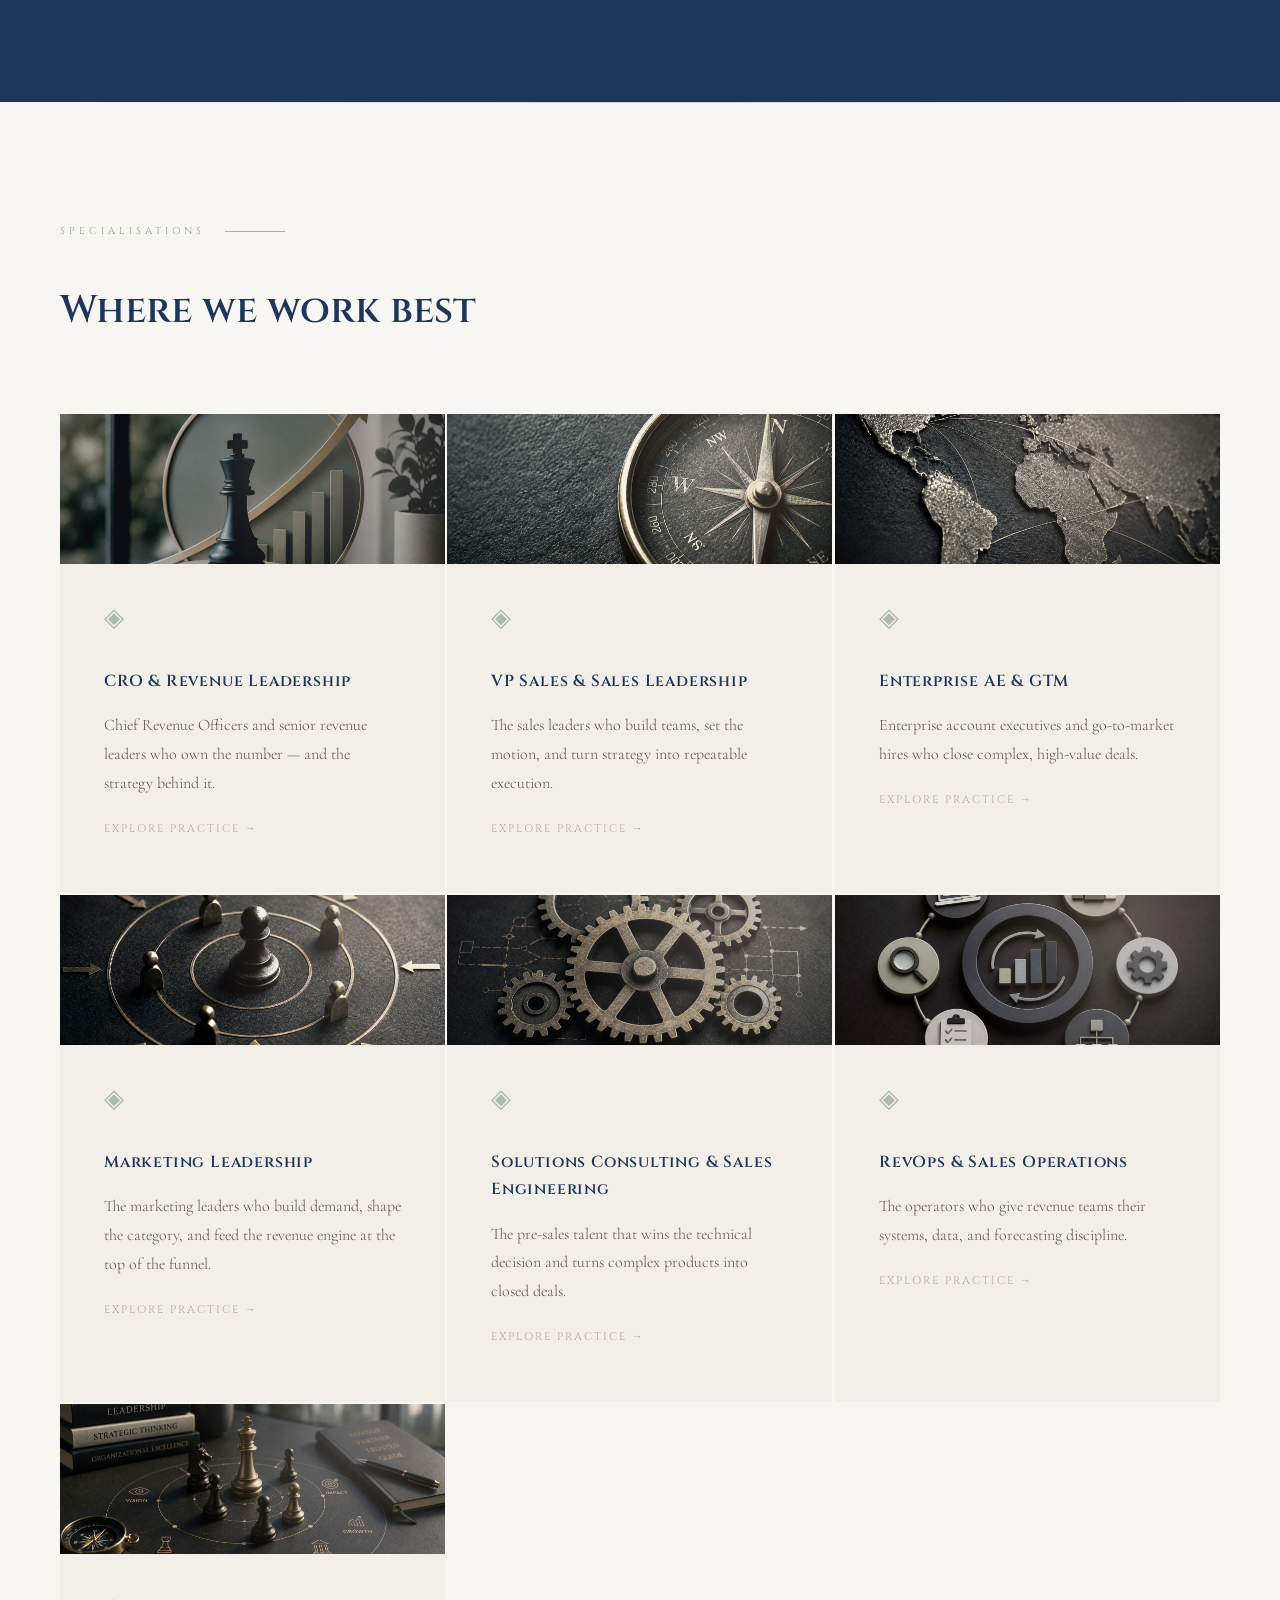
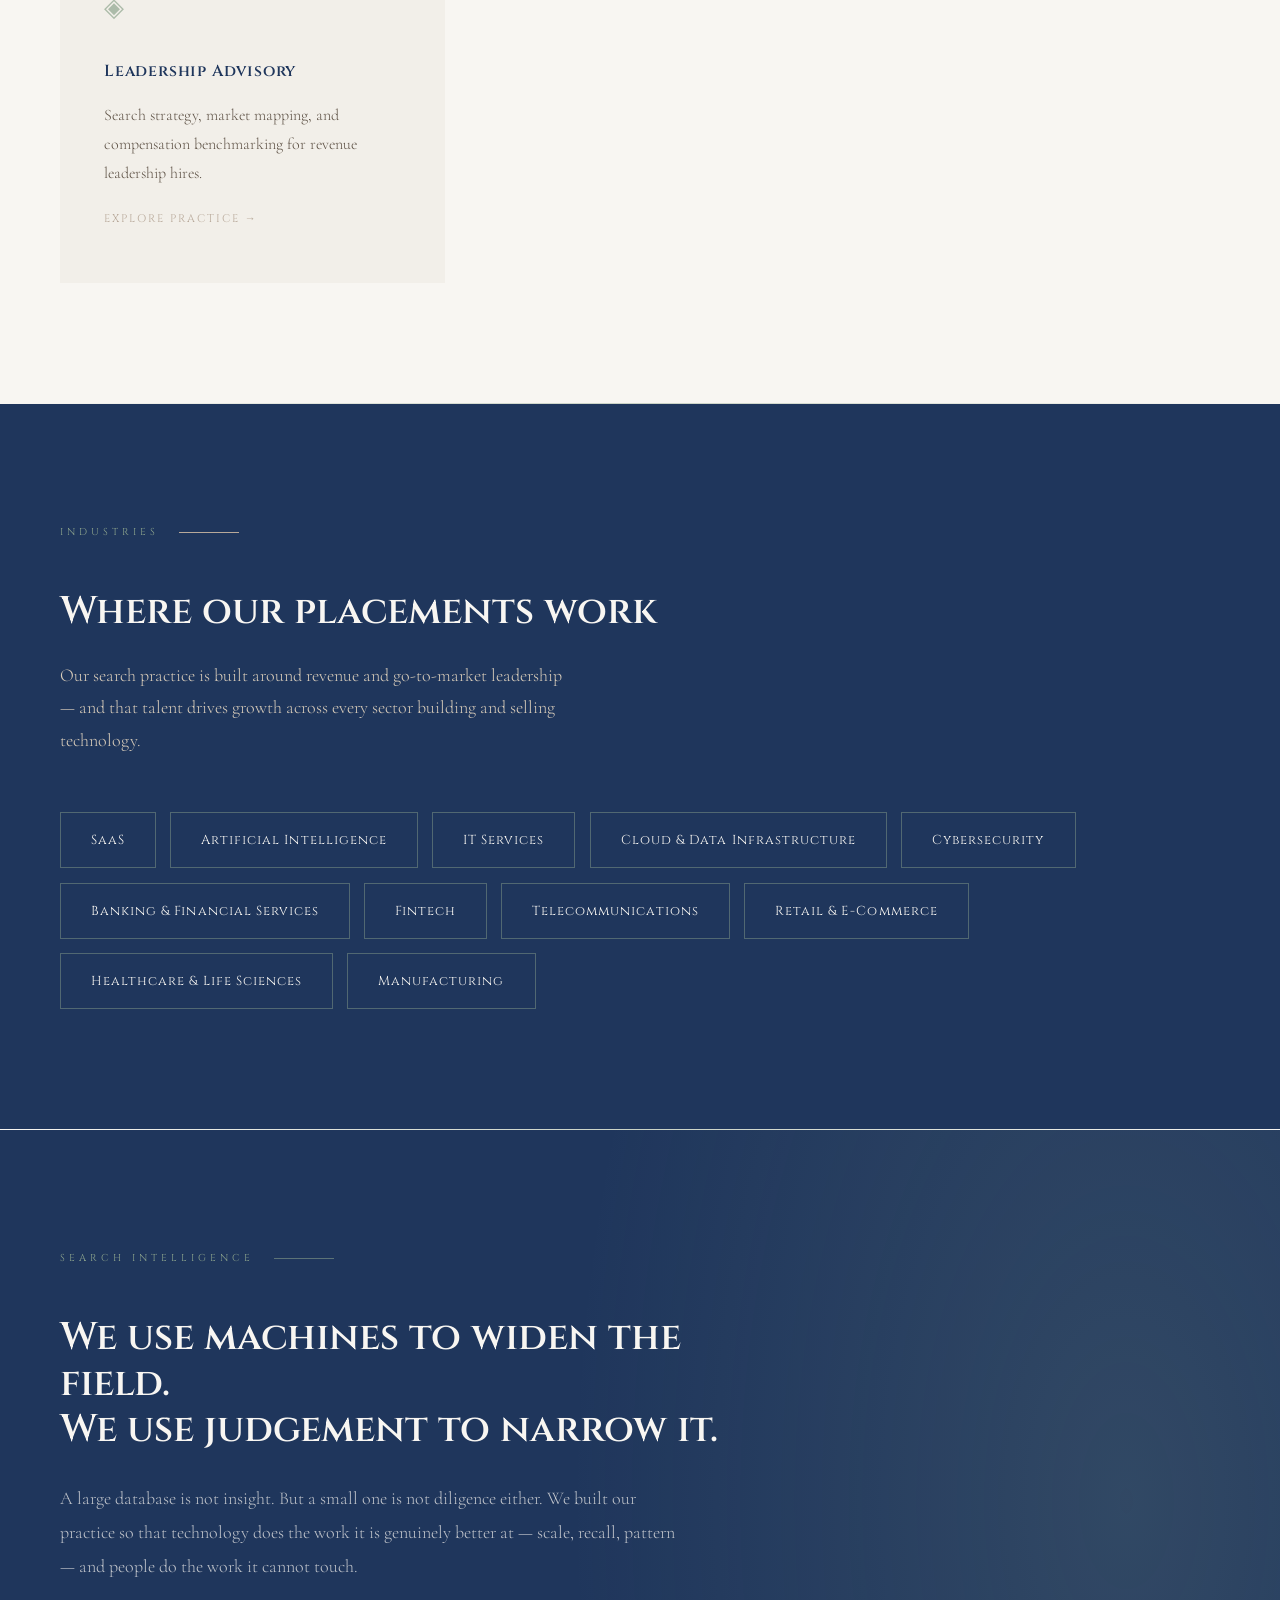
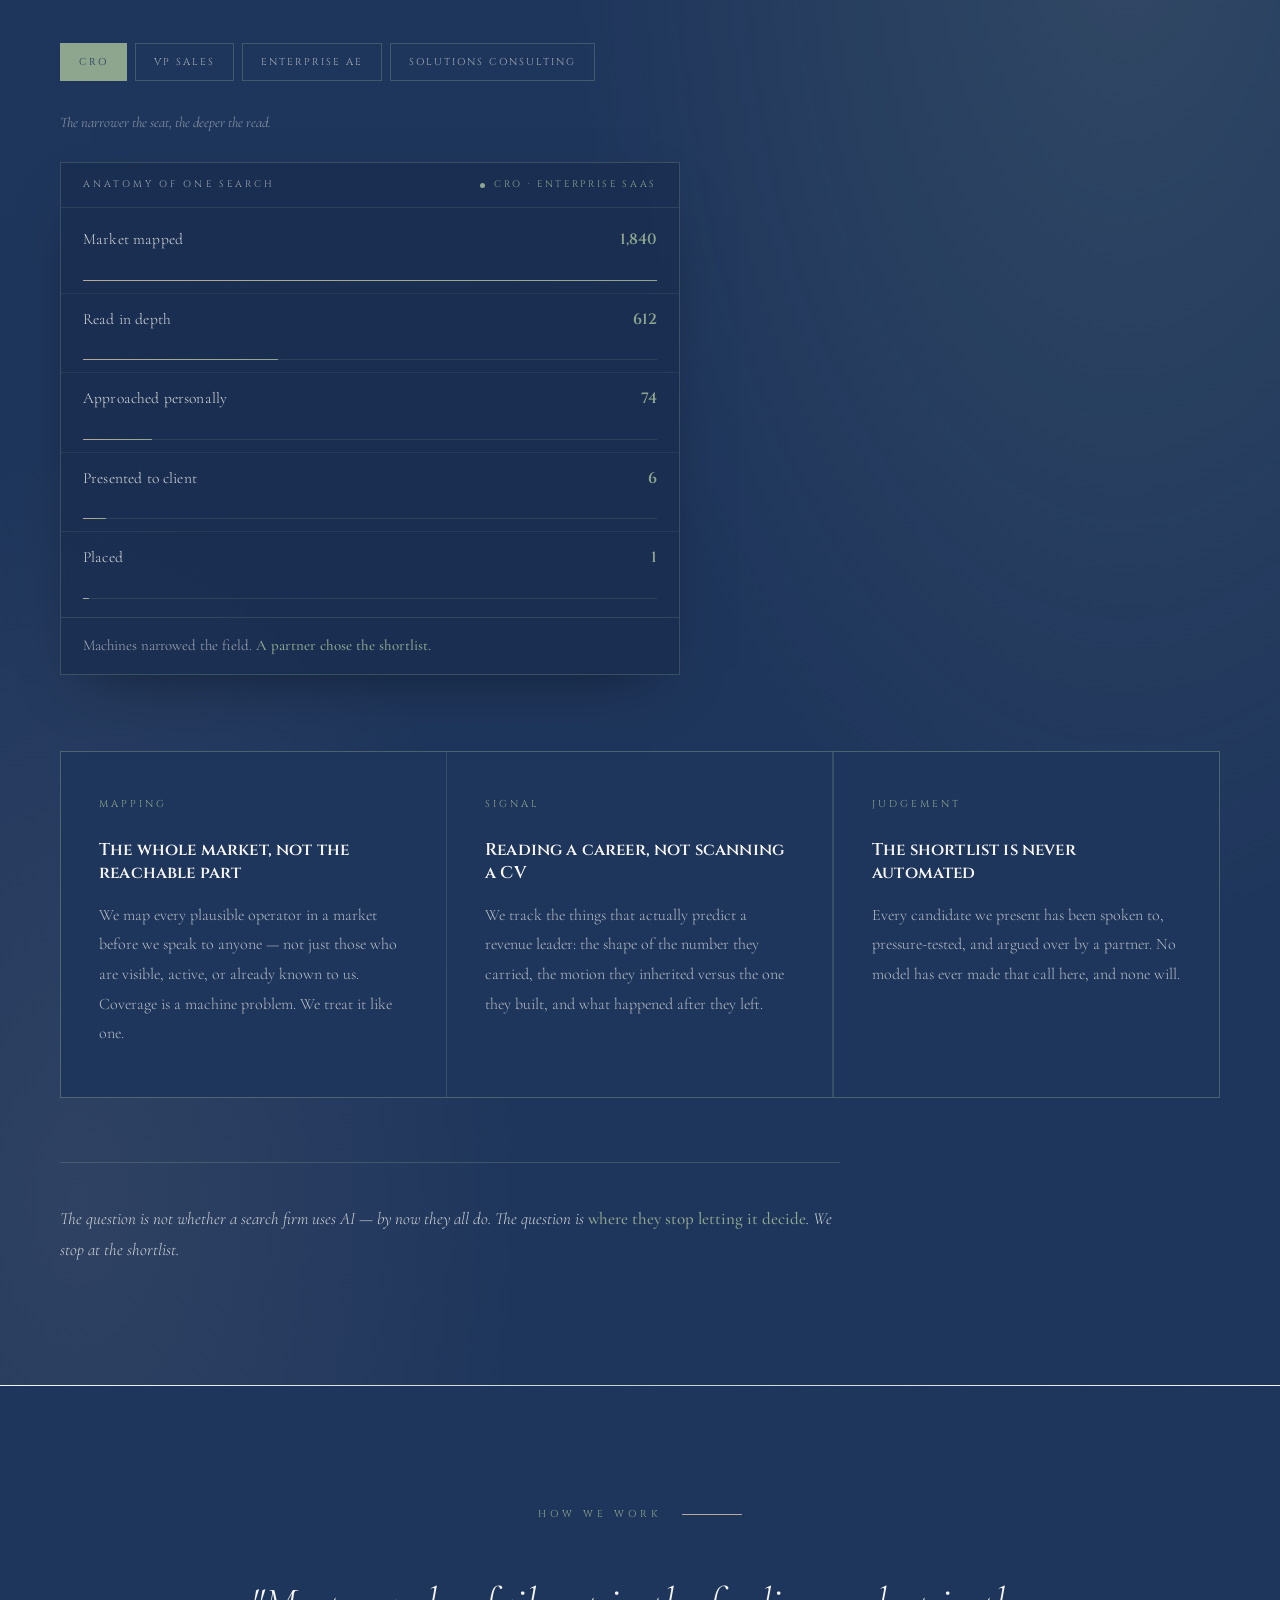
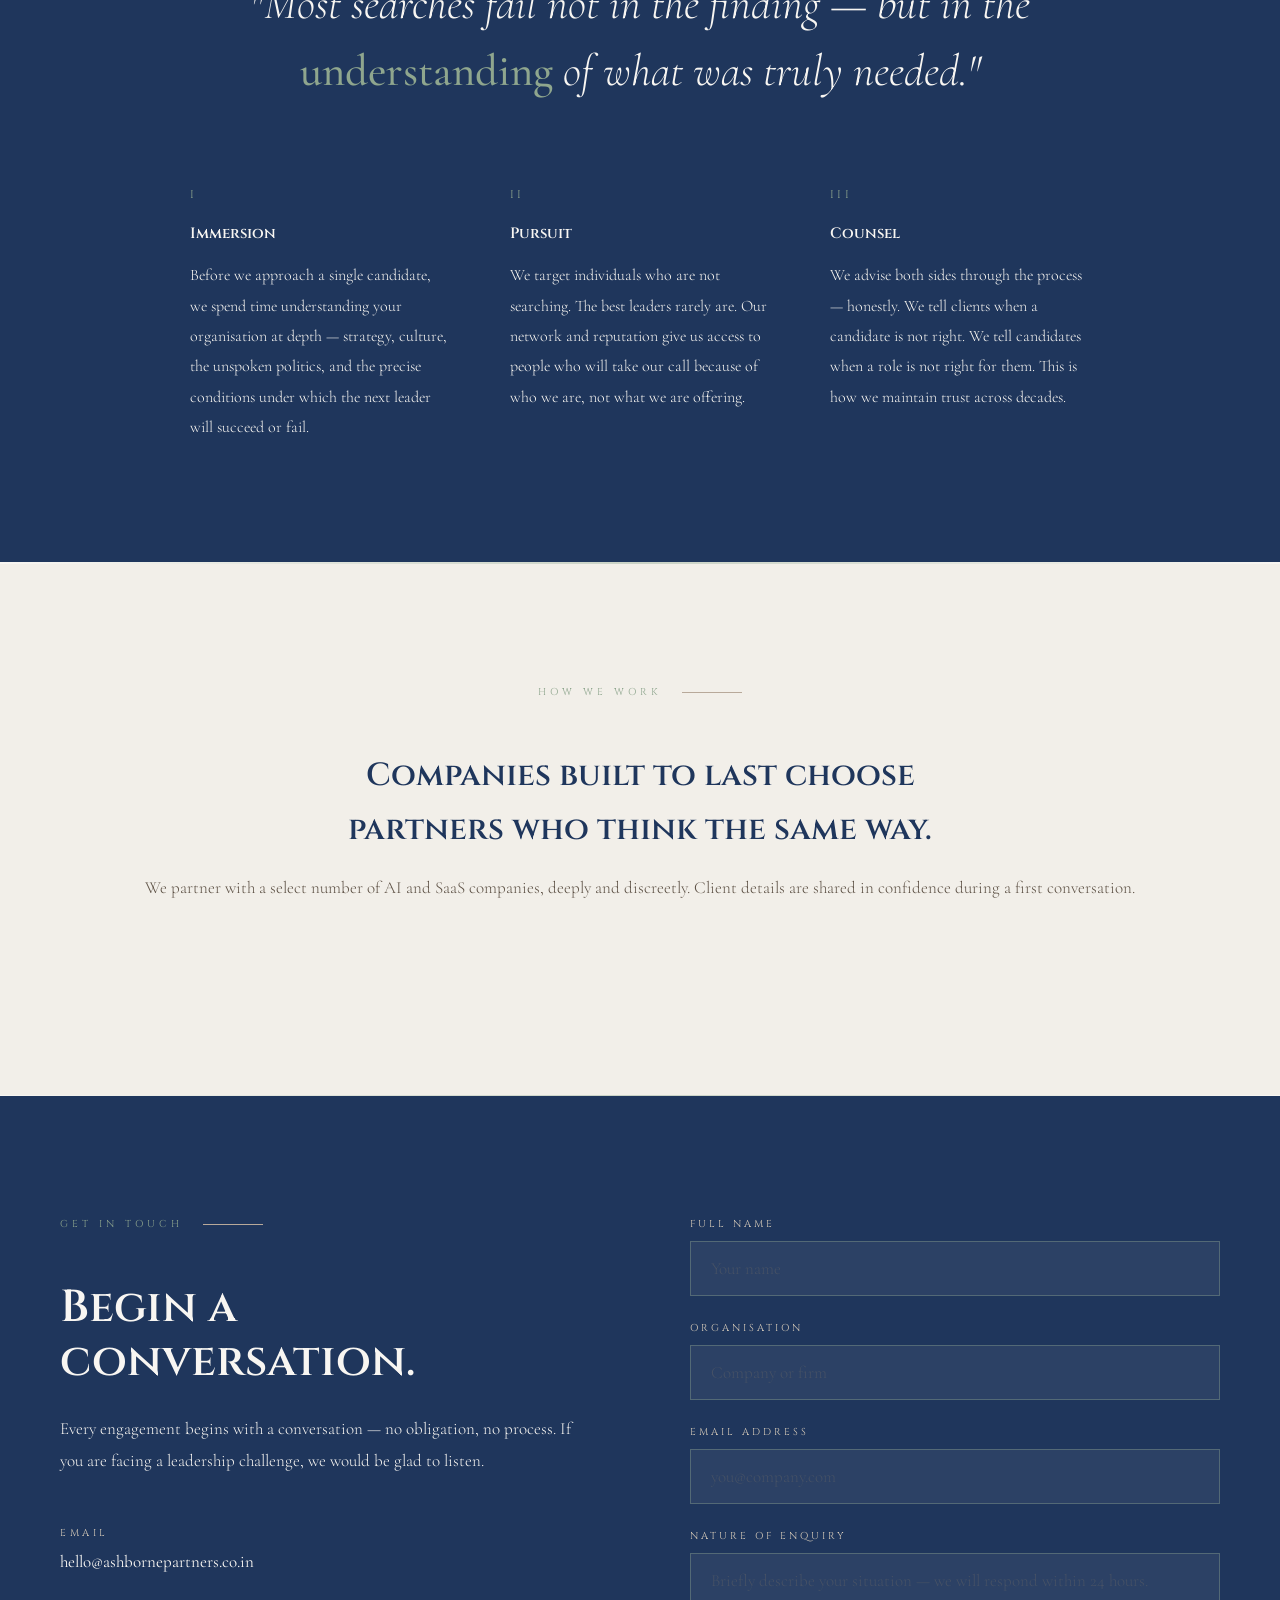
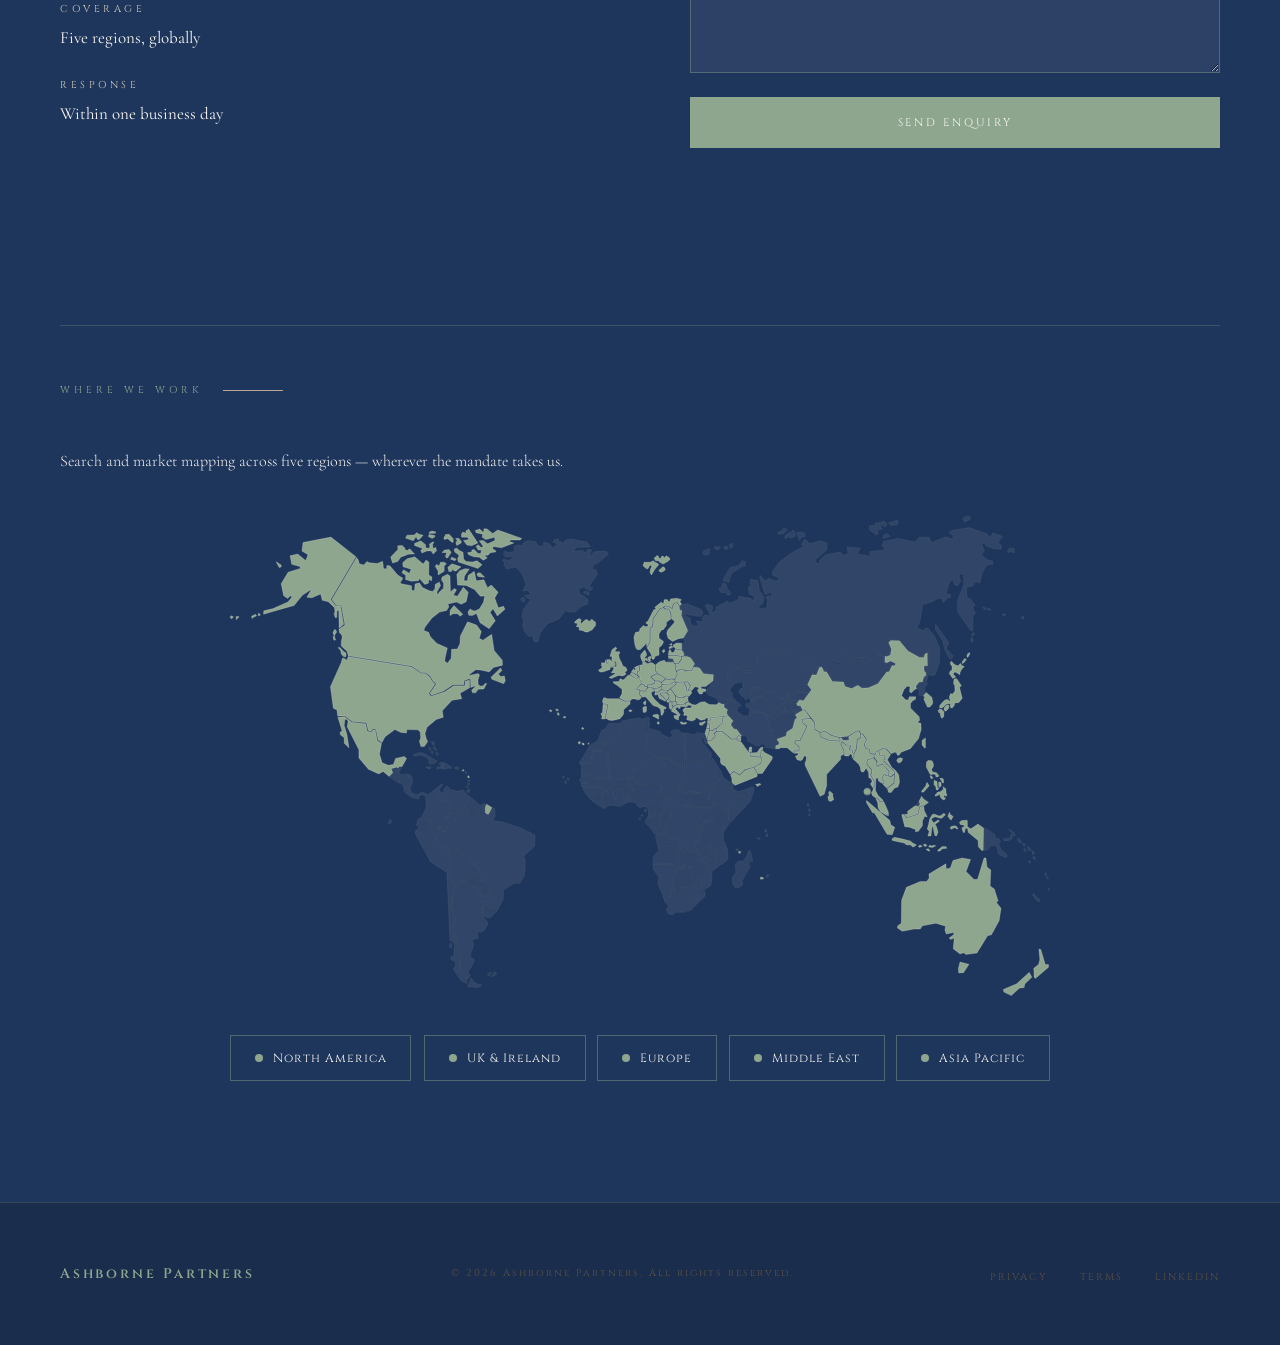
==== commit 335e030d: "Add files via upload" ====
--- a/index.html
+++ b/index.html
@@ -629,11 +629,13 @@
     .practice-card.js-reveal.is-in { transform: translateY(0); }
     .practice-card.js-reveal.is-in:hover { transform: translateY(-3px); }
 
-    .industry-pill.js-reveal {
+    .industry-pill.js-reveal,
+    .coverage-pill.js-reveal {
       opacity: 0;
       transform: translateY(10px) scale(0.985);
     }
-    .industry-pill.js-reveal.is-in {
+    .industry-pill.js-reveal.is-in,
+    .coverage-pill.js-reveal.is-in {
       opacity: 1;
       transform: none;
     }
@@ -646,6 +648,7 @@
       .js-reveal,
       .js-reveal.section-eyebrow::after,
       .industry-pill.js-reveal,
+      .coverage-pill.js-reveal,
       .practice-card.js-reveal {
         opacity: 1 !important;
         transform: none !important;
@@ -1017,6 +1020,125 @@
     .contact-detail-value {
       font-size: 17px;
       color: var(--parchment);
+    }
+
+    /* ── COVERAGE MAP ── */
+    .coverage-block {
+      grid-column: 1 / -1;
+      margin-top: 72px;
+      padding-top: 56px;
+      border-top: 1px solid rgba(143,166,142,0.25);
+    }
+    .coverage-intro {
+      max-width: 560px;
+      font-size: 16px;
+      font-weight: 300;
+      line-height: 1.8;
+      margin-bottom: 40px;
+    }
+    .coverage-map {
+      max-width: 820px;
+      margin: 0 auto;
+    }
+    .coverage-map .coverage-svg {
+      width: 100%;
+      height: auto;
+      display: block;
+      overflow: visible;
+    }
+    .coverage-map .r-other {
+      fill: rgba(248,246,242,0.08);
+      stroke: rgba(143,166,142,0.18);
+      stroke-width: 0.6;
+    }
+    /* Default state is the FINAL visible state — sage-filled, no JS
+       required. The reveal below is a pure CSS animation that plays
+       once on load; it never gates whether the map is visible. */
+    .coverage-map .r-na,
+    .coverage-map .r-uki,
+    .coverage-map .r-eu,
+    .coverage-map .r-me,
+    .coverage-map .r-apac {
+      fill: #8FA68E;
+      stroke: rgba(248,246,242,0.35);
+      stroke-width: 0.6;
+      animation: region-in 0.9s var(--ease) both;
+    }
+    .coverage-map .r-na   { animation-delay: 0ms;   }
+    .coverage-map .r-uki  { animation-delay: 180ms; }
+    .coverage-map .r-eu   { animation-delay: 360ms; }
+    .coverage-map .r-me   { animation-delay: 540ms; }
+    .coverage-map .r-apac { animation-delay: 720ms; }
+    @keyframes region-in {
+      from { fill: rgba(248,246,242,0.08); stroke: rgba(143,166,142,0.18); }
+      to   { fill: #8FA68E; stroke: rgba(248,246,242,0.35); }
+    }
+
+    /* Pins: visible and pulsing by default, independent of any
+       scroll-triggered class. */
+    .coverage-pin .pin-dot {
+      fill: #8FA68E;
+      opacity: 1;
+      animation: dot-in 0.5s var(--ease) both;
+      animation-delay: calc(var(--pin-delay, 0ms) + 700ms);
+    }
+    @keyframes dot-in {
+      from { opacity: 0; }
+      to   { opacity: 1; }
+    }
+    .coverage-pin .pin-ring {
+      fill: none;
+      stroke: #8FA68E;
+      stroke-width: 1.4;
+      opacity: 0;
+      transform-origin: center;
+      transform-box: fill-box;
+      animation: pin-pulse 2.6s ease-out infinite;
+      animation-delay: calc(var(--pin-delay, 0ms) + 700ms);
+    }
+    @keyframes pin-pulse {
+      0%   { opacity: 0.55; transform: scale(1); }
+      70%  { opacity: 0; transform: scale(4.5); }
+      100% { opacity: 0; transform: scale(4.5); }
+    }
+    @media (prefers-reduced-motion: reduce) {
+      .coverage-map .r-na, .coverage-map .r-uki, .coverage-map .r-eu,
+      .coverage-map .r-me, .coverage-map .r-apac {
+        fill: #8FA68E !important;
+        stroke: rgba(248,246,242,0.35) !important;
+        animation: none !important;
+      }
+      .coverage-pin .pin-dot { opacity: 1 !important; animation: none !important; }
+      .coverage-pin .pin-ring { animation: none !important; opacity: 0 !important; }
+    }
+    .coverage-pills {
+      display: flex;
+      flex-wrap: wrap;
+      justify-content: center;
+      gap: 12px;
+      margin-top: 40px;
+    }
+    .coverage-pill {
+      font-family: 'Cinzel', serif;
+      font-size: 12px;
+      letter-spacing: 0.08em;
+      padding: 12px 24px;
+      border: 1px solid rgba(143,166,142,0.45);
+      color: #F8F6F2;
+      display: flex;
+      align-items: center;
+      gap: 10px;
+    }
+    .coverage-pill::before {
+      content: '';
+      width: 8px;
+      height: 8px;
+      border-radius: 50%;
+      background: #8FA68E;
+      flex-shrink: 0;
+    }
+    @media (max-width: 900px) {
+      .coverage-block { margin-top: 56px; padding-top: 40px; }
     }
 
     /* Form */
@@ -1669,7 +1791,7 @@
       </div>
       <div class="contact-detail">
         <div class="contact-detail-label">Coverage</div>
-        <div class="contact-detail-value">North America &amp; India</div>
+        <div class="contact-detail-value">Five regions, globally</div>
       </div>
       <div class="contact-detail">
         <div class="contact-detail-label">Response</div>
@@ -1701,6 +1823,441 @@
         <button type="submit" class="btn-primary">Send Enquiry</button>
       </form>
     </div>
+      <div class="coverage-block">
+        <div class="section-eyebrow">Where We Work</div>
+        <p class="coverage-intro">Search and market mapping across five regions — wherever the mandate takes us.</p>
+        <div class="coverage-map">
+<svg class="coverage-svg" xmlns="http://www.w3.org/2000/svg" viewBox="30.767 241.591 784.077 458.627" preserveAspectRatio="xMidYMid meet" role="img" aria-label="Map showing Ashborne Partners search coverage across North America, UK and Ireland, Europe, the Middle East, and Asia Pacific">
+<title>Simple World Map</title>
+<desc>
+    Author: Al MacDonald
+    Editor: Fritz Lekschas
+    License: CC BY-SA 3.0
+    ID: ISO 3166-1 or "_[a-zA-Z]" if an ISO code is not available
+</desc>
+<g>
+    <path class="r-other" id="_somaliland" d="M512.674,502.797l3.526,2.403l1.046-0.052l8.757-3.008l0.994,3.206l-0.701,2.706l-1.893,1.503l-4.729-0.302l-6.769-4.158L512.674,502.797L512.674,502.797z"/>
+    <path class="r-me" id="ae" d="M528.466,468.135l0.753,3.008l8.522,0.752l0.596-6.172l1.644-0.897l0.448-2.257l-2.688,0.753l-2.99,4.521L528.466,468.135L528.466,468.135z"/>
+    <path class="r-other" id="af" d="M545.85,435.383l1.374,10.771l3.423,0.752l0.32,1.937l-2.455,2.049l4.573,3.691l8.885-3.198l0.709-3.786l5.593-3.491l2.145-8.091l1.599-1.722l-1.659-2.887l5.412-3.347l-0.691-0.968l-2.498,0.155l-0.226,2.299l-3.354-0.033l-0.062-3.068l-1.079-1.288l-1.815,1.649l0.052,1.515l-2.739,1.036l-5.059-0.319l-6.568,6.881L545.85,435.383L545.85,435.383z"/>
+    <path class="r-eu" id="al" d="M450.679,420.438v3.984l1.142,2.152l0.82-0.096l1.409-2.566l-0.821-1.15l-0.319-2.844l-1.089-1.012L450.679,420.438L450.679,420.438z"/>
+    <path class="r-other" id="am" d="M507.47,420.549l4.149,5.411l-1.218,1.427l-2.939-0.51l-3.646-3.268l0.196-2.146L507.47,420.549L507.47,420.549z"/>
+    <g class="r-other" id="ao">
+        <path class="mainland" d="M437.366,547.461l2.948,11.003l-0.069,3.478l-4.313,4.633l-0.647,7.527l16.597,0.147l5.395,1.954l4.45-0.58l-2.594-3.251l0.01-9.282l5.101-0.217v-3.621l-4.142-0.172l-0.829-8.575l-1.746,0.024l-0.943-0.848l-1.027,0.054l-1.365,2.646h-5.255l-1.22-1.227l0.363-1.738l-1.436-2.101L437.366,547.461L437.366,547.461z"/>
+        <path d="M435.577,544.453l1.504,1.953l1.945-1.842l-0.571-1.909l-0.483-0.035L435.577,544.453L435.577,544.453z"/>
+    </g>
+    <g class="r-other" id="ar">
+        <path class="mainland" d="M279.05,600.613l1.677,1.571l-6.371,9.467l-2.239,2.479l0.777,10.813l4.918,5.974l-4.132,7.209l-3.129,1.35h-3.579l1.003,5.627l-5.593,1.92l1.34,4.729l-3.354,10.701l4.141,3.38l-2.239,5.515l-3.804,5.975l2.014,4.165l-4.918,0.786l-4.028-4.951l-0.674-15.432l-6.258-26.209l1.893-9.163l-4.028-11.713l2.68-15.204l2.463-2.931l-0.605-2.222l3.164-2.888l7.054,0.483l3.942,4.21l4.555,0.078l4.668,2.853l-1.375,3.217l0.329,3.25l6.612-0.312L279.05,600.613L279.05,600.613z"/>
+        <path d="M264.745,687.564l0.225,4.951l3.803-0.337l3.242-2.144l-5.48-1.124L264.745,687.564L264.745,687.564z"/>
+    </g>
+    <path class="r-eu" id="at" d="M430.46,403.459l-0.562,1.167l0.483,0.83l2.015-0.415h1.711l1.857,1.572l3.95-0.717l2.904-1.729l0.743-1.167l-0.112-1.504l-2.611-1.954l-3.501,0.035l-0.294,1.988l-3.683,1.797L430.46,403.459L430.46,403.459z"/>
+    <g class="r-apac" id="au">
+        <path class="mainland" d="M672.961,609.067l-0.303,21.938l-3.371,2.472l-0.303,2.161l4.598,3.086l11.35-2.161h5.826l2.145-3.095l12.879-2.472l9.198,2.784l-0.614,3.708l1.228,3.708l7.055-1.236l0.303,1.851l-4.599,3.396l1.53,1.236l3.37-1.236l-0.917,10.2l6.44,4.944l3.683-1.236l1.841,1.852l10.735-1.548l10.123-16.381l3.682-0.925l7.357-13.596l1.841-11.739l-4.599-5.869l1.842-1.236l-3.684-11.436l-3.984-2.783l0.614-15.448l-3.684-2.782l-0.916-8.652h-1.842l-6.138,20.392l-3.37,0.312l-7.668-7.728l4.297-11.437l-7.971-1.547l-8.896,2.472l-2.454,7.104l-3.984,0.925l-0.304-4.944l-16.252,9.889l0.304,3.708l-2.454,3.397h-6.139l-13.19,5.56L672.961,609.067L672.961,609.067z"/>
+        <path d="M728.775,668.089l-1.531,6.181l0.304,4.322l4.599-0.312l5.213-8.03L728.775,668.089L728.775,668.089z"/>
+    </g>
+    <path class="r-other" id="az" d="M508.931,418.674l-0.873,1.486l4.071,5.342l1.418-0.458l2.334,2.446l1.011-4.287l2.533,0.406l-0.104-1.229l-4.165-3.646l-0.795,2.143L508.931,418.674L508.931,418.674z"/>
+    <path class="r-eu" id="ba" d="M442.708,411.084l-0.319,0.527l5.801,5.981l2.127-3.13l-0.078-1.234l-1.857-2.256L442.708,411.084L442.708,411.084z"/>
+    <path class="r-apac" id="bd" d="M616.256,457.908l-1.134,2.049l2.938,5.584l0.087,4.357l0.535,1.166l3.449,0.061l1.953-1.875l1.418,0.855l0.285,2.652l1.133-0.708l0.069-3.389l-0.951-0.112l-0.596-2.879l-2.403-0.086l-0.596-1.6l1.469-1.962l0.024-0.97h-4.269L616.256,457.908L616.256,457.908z"/>
+    <path class="r-eu" id="be" d="M414.019,391.704l-0.554,1.383l5.947,3.925l0.4,0.051l0.375-1.094l0.837-0.588l-1.336-1.499h-0.916l-1.255-1.426L414.019,391.704L414.019,391.704z"/>
+    <path class="r-other" id="bf" d="M404.493,493.496l3.146-0.25l5.16,7.295l-4.789,3.613l-3.466-0.892l-4.66,0.062l-0.752,2.73l-3.907,0.19l-1.071-1.461l1.385-4.442L404.493,493.496L404.493,493.496z"/>
+    <path class="r-eu" id="bg" d="M457.092,414.066l0.139,4.305l1.452,3.025l5.454,0.095l2.455-1.737l2.412-0.959l-0.588-2.75l0.545-1.469l-1.228-0.641l-1.687,0.139l-1.323,1.332l-5.549,0.043L457.092,414.066L457.092,414.066z"/>
+    <path class="r-other" id="bi" d="M478.504,538.385l3.691-0.078l-0.959,3.232l-0.935,0.812h-1.142l-0.812-2.187L478.504,538.385L478.504,538.385z"/>
+    <path class="r-other" id="bj" d="M411.512,515.288h1.833l0.104-5.204l2.315-3.363l-0.104-5.852l-2.102-0.052l-3.604,2.816l1.504,2.87L411.512,515.288L411.512,515.288z"/>
+    <path class="r-other" id="bn" d="M689.038,515.08l-2.489,3.018l2.04,0.641l1.149-1.608L689.038,515.08L689.038,515.08z"/>
+    <path class="r-other" id="bo" d="M238.631,561.361l7.114-3.104l2.351,0.226l1.565,6.534l10.839,3.604l1.79,5.523l4.469,0.562l1.902,4.729l-1.34,4.278l-7.27,0.562l-2.68,6.872l-5.705-0.112l-1.79-0.337l-3.293,3.197l-1.625-0.156l-5.593-12.957l1.547-2.316l0.545-9.163l-1.383-5.455L238.631,561.361L238.631,561.361z"/>
+    <path class="r-other" id="br" d="M286.631,618.464l5.402-10.391l0.198-8.73l10.079-6.501h5.645l4.435-7.512l0.804-14.418l-1.815-3.855l10.684-9.751l0.406-10.761l-14.514-7.105l-17.53-5.48l-8.264-0.812l2.221-4.669l-0.604-7.104l-1.808-0.596l-2.671,5.308l-1.4,1.754l-3.595-1.59l-12.093,4.261l-4.028-5.073l0.648-5.299l-3.804,3.872l-4.201-2.265l-0.424,0.597l0.009,1.841l3.622,1.945l-5.437,5.73l-3.432-0.034l-3.475-3.535l-3.933,0.121l-0.484,4.2l2.256,2.739l-2.663,8.532l-3.112,0.241l-4.953,3.13l-1.21,6.146l4.296,4.599l0.787-0.89l3.017-0.812l2.576,4.34l7.374-3.164l2.861,0.165l1.971,6.976l10.52,3.337l1.815,5.564l4.478,0.537l2.135,5.314l-1.443,4.729l1.884,2.474l-0.276,3.683l5.048-0.477l4.625,5.844l-0.363,4.105l2.74,2.316l-6.57,9.95L286.631,618.464L286.631,618.464z"/>
+    <g class="r-other" id="bs">
+        <path d="M222.121,463.112l-1.089-0.337l-0.086,2.101l1.34,1.349l0.917-1.349L222.121,463.112L222.121,463.112z"/>
+        <path d="M224.29,466.397l-1.504,0.838l1.417,2.021l0.752-1.011L224.29,466.397L224.29,466.397z"/>
+        <path d="M229.14,467.91l-1.591-0.087l0.165,1.012l1.167,1.687l1.002-1.099L229.14,467.91L229.14,467.91z"/>
+        <path d="M228.388,465.896l-2.593-1.099l-0.501-2.609l1.002-0.425l1.003,2.023l1.002,0.76L228.388,465.896L228.388,465.896z"/>
+        <path d="M225.881,460.588l-1.34-0.337l-0.251-1.686l-1.417-0.501l0.917-0.926l1.668,0.588l1.253,0.762L225.881,460.588L225.881,460.588z"/>
+    </g>
+    <path class="r-other" id="bt" d="M616.108,453.561l1.34,1.833l4.528,0.034l-0.458-2.507L616.108,453.561L616.108,453.561z"/>
+    <path class="r-other" id="bw" d="M454.56,594.589l1.858,0.57l-0.26,5.314l1.911,0.26l4.391-3.959l5.273,0.57l1.399-3.545l6.673-6.095l-8.013-9.223l-0.104-1.514l-0.883-0.26l-2.43,2.24l-6.31,0.154l-0.884,7.866l-2.479,0.57L454.56,594.589L454.56,594.589z"/>
+    <path class="r-eu" id="by" d="M456.418,382.861l1.297,2.135l-0.519,1.703l0.086,1.349l0.476,1.616l2.68-1.521l3.329,0.086l2.334,0.959h5.922l1.729-4.141l1.037-1.564v-1.045l-3.717-5.23l-3.285-1.305l-2.68-0.303l-2.335,0.743l0.088,2.351l-3.241,4.098L456.418,382.861L456.418,382.861z"/>
+    <path class="r-other" id="bz" d="M191.823,483.228l-0.043,3.154h0.726l2.472-4.615h-1.677L191.823,483.228L191.823,483.228z"/>
+    <g class="r-na" id="ca">
+        <path class="mainland" d="M151.767,281.182l1.72,2.602l0.864,3.475l4.305,1.081l3.017-3.25l2.585,1.306l7.321,0.647l5.169-2.17l0.864,7.157h3.017v-3.034l3.017,0.216l7.538,8.895l4.953,3.035l-2.584,4.123l1.081,1.081l9.673,1.953l0.216,4.34l2.585,0.433l0.648-6.51l4.089-1.08l3.017,4.556l6.457,3.034l3.233,0.647l2.152-2.602l0.216-4.124l3.873-2.387l1.288,3.476l-3.449,6.077l0.432,3.033l1.937-3.033l3.873-3.475l0.216-4.556l-2.152-3.476l0.648-2.817l5.169-2.603l2.369,1.738l0.432,15.188l3.657-3.25l2.152,1.305l-3.017,5.204l3.873,0.865l5.602-8.679l4.737,4.986l-1.936,8.895l-4.737,2.603l-4.521-2.169l-8.177,1.736l0.864,2.818l-2.152,3.476l-6.673,1.521l-7.538,5.86l-6.673,8.896l-0.864,2.817l4.521,1.737l1.72,4.339l6.241,6.293l9.906,4.339l-2.152,9.975l-0.216,2.818l2.585,1.736l3.449-4.555l0.432-8.679l5.385-0.216l2.584-4.988l0.433-7.589l6.889-13.45l8.609,3.034l4.521,6.293l-1.937,6.292l3.449,1.954l8.394-5.646l2.368,15.404l7.754,9.327l0.216,4.771l-8.609,2.17l-4.088,4.338l-8.609-1.953l-4.305-0.217l-7.538,5.86l4.521-1.081l5.601-1.08l1.081,1.305l-1.504,4.771l0.216,4.34l2.585,1.736l2.584-0.648l1.296-1.953h1.72l-2.801,5.205l-5.385,0.215l-2.368,3.476h-3.017l-0.864-2.603l4.305-4.338l-5.169,1.737l-0.233-7.374l-1.487-0.863l-4.521,1.953l-0.432,3.691h-10.338l-8.832,6.08l-11.842,3.908l-1.288-1.738l5.964-8.902l-3.388-3.261l-2.152-4.132l-4.383-3.346l-4.702-0.389l-8.428-5.904l-61.122-10.043l-1.011-4.142l-5.602-5.204v-4.339l0.865-3.907l-0.433-2.168l-2.152-2.171l-0.432-3.475l5.602-3.908l-3.449-18.653l-4.737-0.217l-4.305-5.645L151.767,281.182L151.767,281.182z"/>
+        <path d="M130.684,350.117l-1.47,2.818l0.51,1.996l0.959,0.598l-0.225,0.812l-1.029,0.294l0.294,2.965l1.106,1.115l0.882-0.959l-1.106-2.887l0.657-2.299l1.616-2.152l-1.175-1.997L130.684,350.117L130.684,350.117z"/>
+        <path d="M135.542,367.008l-1.323,0.52l2.429,2.818l0.588,3.336l2.429,2.592l2.058-0.371v-3.406l-2.498-1.557L135.542,367.008L135.542,367.008z"/>
+        <path d="M268.15,295.833l-1.53,1.547l1.34,2.126l6.328,0.77l-4.028-4.252L268.15,295.833L268.15,295.833z"/>
+        <path d="M191.105,270.143l0.19,3.475l-6.898,7.148l1.729,5.791l4.979-1.348l2.878-4.253l7.278-2.706l5.938-0.389l-4.599-5.022l-2.299,1.737l-1.729-0.579l-0.959-2.126l-2.109-2.126L191.105,270.143L191.105,270.143z"/>
+        <path d="M200.113,259.908l-1.53,2.706l7.477,2.706l2.68-4.055l1.15,2.707h1.919l3.639-4.055l-4.409-1.158l-1.729-1.348l-2.299,2.316L200.113,259.908L200.113,259.908z"/>
+        <path d="M213.148,265.318l-5.938,2.508v1.928l7.667,2.896l-1.729,1.928l1.15,2.507l4.789-2.126h4.028l1.919,3.086l3.259-3.285l-0.77-3.095l-2.68,0.968l-0.38-3.863l1.34-2.316h-1.34l-2.109,1.349l-0.959,0.769l0.579,2.707l-1.53,1.158l-2.299-0.19l-0.579-3.476L213.148,265.318L213.148,265.318z"/>
+        <path d="M221.005,259.329l-0.579,1.927l3.639,1.738l2.68-1.547l-0.19-1.158L221.005,259.329L221.005,259.329z"/>
+        <path d="M223.875,256.044l-2.679,0.968l0.19,1.35l5.938-0.389l-0.19-1.349L223.875,256.044L223.875,256.044z"/>
+        <path d="M236.72,259.329l-0.38,1.348l-0.959,1.349v1.929l3.639-0.579l3.83,3.285h1.34v-3.285l-3.83-4.253L236.72,259.329L236.72,259.329z"/>
+        <path d="M246.497,263.191l1.53,1.738l-1.34,2.316l0.959,2.507l4.218-2.317v-1.736l-2.49-2.896L246.497,263.191L246.497,263.191z"/>
+        <path d="M252.055,258.75l0.19,3.086h5.178l1.34,1.158l-0.19,1.348l-4.599,0.58l3.259,4.443l4.409,0.77l6.128-2.705l-8.817-13.33l-2.68,1.738l0.19,2.316l-3.069-1.158L252.055,258.75L252.055,258.75z"/>
+        <path d="M207.399,280.576l-7.278,1.928l-4.219,3.673l0.38,4.054l7.667,2.317l-1.729,3.864l-5.558-3.477l-1.53,2.896l3.639,2.507l-0.19,4.054l5.558,1.547l6.708-0.389l1.149-2.126l4.979,5.601l3.449-1.157l0.579-3.864l2.49,1.737l0.38-3.864l-3.068-1.928l0.19-12.162l-2.68-2.126l-2.87,3.864L207.399,280.576L207.399,280.576z"/>
+        <path d="M230.782,289.073l-2.489-1.158l-1.34,1.737l2.68,4.253l0.19,4.054l5.749-3.475v-5.022l2.109-2.126l-2.109-1.547h-3.449L230.782,289.073L230.782,289.073z"/>
+        <path d="M243.048,287.335l-4.028,3.285l0.959,4.054h2.49l1.149-2.126l1.729,1.737l1.729-0.19l4.599-3.864L243.048,287.335L243.048,287.335z"/>
+        <path d="M242.659,280.956l-0.959,1.928l4.218,1.548l1.15-1.738L242.659,280.956L242.659,280.956z"/>
+        <path d="M240.169,273.617l-4.218,0.579l-2.49,2.315l4.599,0.19l-1.34,3.475l0.959,1.548l1.34-0.19l3.259-5.212L240.169,273.617L240.169,273.617z"/>
+        <path d="M247.456,272.27l-2.299,0.77l0.38,3.086l3.83,2.507l0.19,1.927l-1.149,1.159l0.579,3.864l14.755,4.823l4.028,1.349l4.028-3.475l-4.789-3.864l-4.409,1.158l-6.128-0.579l-2.299-2.316l-0.579-6.371l-3.83-1.928L247.456,272.27L247.456,272.27z"/>
+        <path d="M259.523,292.357l-4.218-0.39l-4.979,1.927l-2.68,3.666l0.769,10.043l8.238,0.39l7.857,3.864l5.559,6.371l4.218-0.19l-1.15,5.981l-3.829,6.371l-4.218,1.926l-3.069-0.578l-1.53-1.348l-2.299,3.086l0.959,3.086l3.259,0.189l4.028-1.928l3.449,8.886l8.626,5.603l5.938-7.529l-4.979-8.108l2.878-3.284l4.028,6.758l7.278-6.371l-1.339-2.896l-4.98,1.548l-3.448-9.466l3.259-5.403l-6.518-6.949l-3.639,2.507l-3.449-7.529l-7.277,0.968l-1.919-9.076l-5.938,4.055l-0.579,5.021h-3.259l0.38-4.443L259.523,292.357L259.523,292.357z"/>
+        <path d="M262.021,274.006v1.738l-4.218,0.968l1.149,1.927l4.789,1.928l5.368,0.58l3.831,2.705l3.829-2.127l-2.681-2.705h3.449l2.109-2.316l5.178-0.77v-1.158l-2.878-1.928l0.379-2.127l8.048,1.348l11.886-4.633l-4.41-1.348l1.15-1.547h9.197l1.531-1.547l-18.593-6.569l-4.41-1.547l-4.789,3.476l-5.368-4.443l-2.878-0.19l-0.579,3.675l-3.638-3.285l-4.218,1.349l0.769,2.126l6.328,1.35l-0.38,3.086l3.449,2.125l8.438-2.125l0.19,2.896l-6.898,3.285l-4.218-3.285l-3.83,0.389l3.83,5.411l-1.919,0.969l-2.878-2.508l-2.109,1.348l1.919,3.666h3.259l-0.769,3.475l-2.68-0.389l-3.449-3.674L262.021,274.006L262.021,274.006z"/>
+        <path d="M244.941,327.159l-3.657,4.599l-0.225,5.065l3.198-1.841h3.881l2.74,2.533l2.515-2.076L244.941,327.159L244.941,327.159z"/>
+        <path d="M289.466,386.977l-9.136,8.748l0.916,2.074l11.186,4.141l1.599-2.758l-0.916-4.599l-3.657,0.458l-2.057-2.299l3.423-3.449L289.466,386.977L289.466,386.977z"/>
+    </g>
+    <path class="r-other" id="cd" d="M438.023,546.597l8.912-0.155l1.808,2.567l-0.069,1.893l0.665,0.605h4.426l1.271-2.499h1.808l0.734,0.742l2.479-0.069l0.735,8.714l4.287,0.139v0.675l11.521,5.195l0.536,1.012h2.411l-0.268-3.648l-4.356-2.092l0.269-2.766l1.876-4.392l4.287-0.139l-3.683-12.224l0.068-5.195l5.826-9.11l0.068-1.278l-0.874-0.477l0.035-2.472l-1.062-0.095l-1.072-1.366l-17.59-0.795l-3.226,3.138l-5.28-3.475l-1.858,1.141l-1.348,11.35l-3.337,2.575l-1.003,2.283l0.179,3.381l-6.017,4.918l-1.6-0.726l0.216,0.94L438.023,546.597L438.023,546.597z"/>
+    <path class="r-other" id="cf" d="M443.452,519.229l4.028,4.356l1.59-2.057l2.532,0.104l0.544-2.006l2.49-1.556l5.169,3.562l2.982-2.956l11.574,0.51l-10.736-11.082l1.443-0.897l0.198-1.954l-2.438-1.149h-3.58l-5.766,5.715l-0.197,2.351l-4.573-0.146l-0.146,1.003l-2.982-0.305l-2.688,5.108L443.452,519.229L443.452,519.229z"/>
+    <path class="r-other" id="cg" d="M439.424,526.551l-0.052,1.255l4.131,0.104l0.146,10.728l-3.777-0.104l-2.187-1.703l-1.693,0.951l-0.078,0.476l0.873,0.423l0.251,2.204l-2.334,2.006l0.501,1.057l2.585-2.006h1.244l0.396,1.2l1.644,0.7l5.271-4.46l-0.104-3.259l1.099-2.653l3.38-2.507l0.907-8.479l-2.402,0.009l-2.783,3.812L439.424,526.551L439.424,526.551z"/>
+    <path class="r-eu" id="ch" d="M423.787,402.82l-3.771,4.011l0.078,0.405l1.547-0.483l1.393,1.937l2.352-0.83l1.625,1.263l0.667-0.38l2.005-3.146l-0.511-0.484l-1.979-0.051l-0.959-1.963L423.787,402.82L423.787,402.82z"/>
+    <path class="r-other" id="ci" d="M388.484,521.562l3.697-2.617l4.6-0.806l4.693,1.013l-2.395-3.622l-0.701-2.213l0.701-6.544l-4.192,0.198l-1.9-1.814l-3.994,0.104l-1.901,0.304l0.198,4.425l-1.002,0.406l-1.203,2.215l3.095,3.62L388.484,521.562L388.484,521.562z"/>
+    <g class="r-other" id="cl">
+        <path d="M261.391,683.51l-3.691,8.109l6.371,0.674l0.112-5.403L261.391,683.51L261.391,683.51z"/>
+        <path d="M260.137,682.239l-2.775,3.068l-0.337,3.604l-5.368-3.043l-5.705-8.221l-1.677-2.932l2.351-3.043l-0.225-3.83l-2.68-1.124l-2.126-1.572l0.449-2.144l2.792-0.787l0.562-12.387l-4.356-2.48l-2.844-64.477l0.735-1.278l5.567,12.836l1.781,0.035l0.579,2.049l-2.369,2.868l-2.723,15.448l3.873,11.895l-1.79,9.007l6.31,26.485l0.666,15.49l4.521,5.229L260.137,682.239L260.137,682.239z"/>
+        <path d="M241.717,649.833l-1.115,1.686l0.562,2.932l1.115,0.112l0.562-3.718L241.717,649.833L241.717,649.833z"/>
+    </g>
+    <path class="r-other" id="cm" d="M428.031,519.428l2.783,2.561l-0.199,3.959l15.266-0.354l1.245-1.399l-4.375-4.711l-0.648-1.703l2.784-5.212l-1.893-3.458l-1.591-0.855v-1.755l1.841-1.202l0.104-5.463l-1.46-0.164l-0.024,2.87l-6.414,11.972l-3.925,0.199l-2.688,1.85L428.031,519.428L428.031,519.428z"/>
+    <g class="r-apac" id="cn">
+        <path class="mainland" d="M594.498,386.128l-2.99,7.521l-4.124-0.217l-4.349,9.518l3.691,4.701l-7.606,10.504l-3.907-0.658l-2.611,3.285l0.648,1.971l3.043,0.217l1.521,3.5l3.044,0.658l9.344,12.04v6.129l4.563,2.844l4.996-0.873l6.303,3.719l7.605,2.187l3.691-0.439l4.132-0.441l8.687-5.688l2.828,0.44l1.08,2.567l2.396,0.718l3.26,4.813l-2.17,4.814l1.306,3.285l3.69,1.312l0.647,3.942l4.35,0.439l0.647-1.971l6.302-3.285l3.907,0.217l4.563,5.03l3.043-1.312l1.954,0.216l0.873,2.412l1.521,0.216l2.169-3.06l8.688-3.285l7.823-9.413l2.61-8.974l-0.217-5.912l-3.259-0.656l1.953-2.188l-0.434-3.501l-8.255-8.314v-4.157l2.386-3.062l2.388-1.098l0.216-2.412h-6.085l-1.089,3.285l-2.828-0.656l-3.475-3.718l2.17-5.688l3.043-3.285l2.827,0.217l-0.434,5.031l1.521,1.313l3.691-3.717l1.306-0.216l-0.433-2.844l3.476-4.158l2.61,0.216l1.521-4.813l1.781-0.942l0.182-3l-1.729-1.815l-0.147-4.736l3.329-0.217l-0.216-12.214l-2.334,1.4L694.267,377l-3.897-0.009l-11.298-6.354l-8.16-9.837l-8.281-0.086l-2.107,1.833l2.68,6.137l-0.935,5.758l-3.335,1.383l-1.876-0.147l-0.139,5.696l1.954,0.441l3.476-1.53l4.563,2.187v2.188l-3.26,0.216l-2.611,5.688l-2.386,0.215l-8.472,11.16l-8.902,3.941l-6.086,0.441l-4.124-2.844l-5.869,3.068l-6.302-1.971l-1.521-4.158l-10.642-0.657l-5.646-9.188h-2.386l-1.92-4.262L594.498,386.128z"/>
+        <path d="M671.802,472.655l-2.064,0.579l-1.487,1.833l1.236,2.411l1.814,0.163l2.066-1.832l0.492-2.411L671.802,472.655L671.802,472.655z"/>
+    </g>
+    <path class="r-other" id="co" d="M234.326,498.251l-1.781-0.182l-11.773,9.707l-1.245,3.414l-1.608,0.182l0.717,7.546l-4.105,10.07l4.46,3.776l5.714,0.363l3.924,5.757l5.705,0.183l-0.182,4.312h2.135l2.316-7.909l-2.144-2.694l0.536-5.031l4.46-0.363l-0.536-11.688l-9.993-3.232l-2.316-6.293L234.326,498.251L234.326,498.251z"/>
+    <path class="r-other" id="cr" d="M202.905,502.745l1.202,2.352l0.977,1.297l-1.314,3.898l-2.507-1.764l-4.097-3.752v-2.48L202.905,502.745L202.905,502.745z"/>
+    <path class="r-other" id="cu" d="M205.904,469.846v1.1l4.599,0.086l2.169-1.263l0.337,0.926l4.512,1.098l4.011,3.622l-0.917,1.262l0.165,1.436l3.345,0.839l3.345-1.514l1.504-1.513l-2.169-1.098l-11.194-6.569l-3.924-0.424L205.904,469.846L205.904,469.846z"/>
+    <g class="r-other" id="cv">
+        <path d="M350.01,490.264l-1.642,0.942l1.175,0.941l1.409-0.708L350.01,490.264L350.01,490.264z"/>
+        <path d="M354.046,492.165l-1.071,0.951l0.762,1.409l1.832-0.821L354.046,492.165L354.046,492.165z"/>
+        <path d="M351.704,494.836l-1.375,0.821l1.479,1.979l1.168-0.612L351.704,494.836L351.704,494.836z"/>
+    </g>
+    <path class="r-eu" id="cy" d="M484.555,437.794l1.062,0.771l-3.294,3.119l-1.573-0.052l-1.167-0.821l0.156-1.529l2.386-0.155L484.555,437.794L484.555,437.794z"/>
+    <path class="r-eu" id="cz" d="M437.202,398.921h2.567h1.263l2.049,1.461l3.795-3.155l-3.683-2.627l-3.648-1.765l-2.498,0.45l-3.389,2.178L437.202,398.921L437.202,398.921z"/>
+    <path class="r-eu" id="de" d="M422.257,384.234l3.086-0.5v-2.178l2.584-0.425l1.418,1.427l1.495,0.164l2.334-1.012l2.083,0.588l1.832,1.592l0.251,5.955l1.832,2.438l-2.411,0.337l-4.003,2.515l0.338,0.839l3.579,3.354l-0.251,1.677l-3.328,1.677l-3.085,0.086l-0.753,1.59h-1.581l-0.752-1.676l-2.749-0.675l-0.088-2.767l-1.39-0.77l0.114-1.861l-0.406-1.328l-1.982-1.824l0.414-2.854l2.161-1.011L422.257,384.234L422.257,384.234z"/>
+    <g class="r-eu" id="dk">
+        <path d="M427.123,370.076l-3.586,3.968l-0.13,2.584l1.635,4.263l2.559-0.484l-0.319-3.483l1.764-1.971l-0.034-1.548l-1.245-3.223L427.123,370.076L427.123,370.076z"/>
+        <path d="M428.979,377.354l-1.062,0.229v1.583l1.128,0.875l0.997-0.25l-0.243-1.503L428.979,377.354z"/>
+        <path d="M432.306,375.848l-0.949,0.23l-1.056,0.968l0.448,1.954l1.292,0.507l-1.334,0.535l-0.255,0.685h2.005l0.602-1.099l-0.768-0.378l0.25-0.962l0.916-1.205l-0.25-1.042L432.306,375.848z"/>
+    </g>
+    <path class="r-other" id="dj" d="M508.991,499.771l-0.493,2.903l3.424-0.052l0.052-4.271l-1.253-0.77L508.991,499.771L508.991,499.771z"/>
+    <path class="r-other" id="dm" d="M256.23,485.371l-0.761,1.616l0.917,1.228l1.141-0.994L256.23,485.371L256.23,485.371z"/>
+    <path class="r-other" id="do" d="M242.434,481.533l-4.573-2.991l-2.887-1.021l-0.578,5.521l0.578-0.047l0.761,1.461l0.994-1.15l2.896-0.77l2.516,0.536L242.434,481.533L242.434,481.533z"/>
+    <path class="r-other" id="dz" d="M424.625,435.764l-3.526-1.186l-14.677,2.758l-3.198,2.429l1.953,10.088l-5.835,0.233l-3.509,5.646l-8.359,2.005l0.025,4.105l27.532,21.048l4.692,0.398l15.654-12.231l-1.565-1.971l-2.938-0.398l-1.764-2.955V453.5l-1.177-1.184l0.199-3.155l-3.13-3.155l-0.389-3.354l1.366-0.986l-0.59-3.553L424.625,435.764L424.625,435.764z"/>
+    <g class="r-other" id="ec">
+        <path class="mainland" d="M213.986,529.43l-4.088,2.541l-0.294,3.771l-0.821,1.234l2.576,2.473l-1.115,1.219l0.259,3.113l4.607,1.098l6.976-8.256l-0.017-2.878l-3.345-0.216L213.986,529.43L213.986,529.43z"/>
+        <path d="M183.533,531.443l-0.536,2.378l-0.994,1.002l0.683,1.228l1.754-0.69l0.838-1.461l-0.536-1.537L183.533,531.443L183.533,531.443z"/>
+    </g>
+    <g class="r-eu" id="ee">
+        <path class="mainland" d="M462.562,363.299l-4.84-0.173l-3.068,1.875l-0.043,1.392l1.987,1.875l6.182,1.047L462.562,363.299L462.562,363.299z"/>
+        <path d="M452.236,364.042l-1.308,0.44l1.308,0.226l0.595,0.69l0.711-0.852l-0.709-1.215L452.236,364.042z"/>
+        <path d="M452.792,365.792l-1.862,0.833l-0.643,1.111l0.643,0.722l2.362-0.875l1.137-0.752L452.792,365.792z"/>
+    </g>
+    <path class="r-other" id="eg" d="M466.16,449.222l2.308,0.062l4.495,1.244l2.135,0.061l2.646-2.213h1.234l2.249,1.245h2.845l0.51-0.035l1.798,5.17l0.51,1.668l0.477,2.498l-0.85,0.622l-1.461-0.734l-1.686-5.498l-1.521-0.111l-0.111,1.867l1.012,3.232l8.1,10.027l0.173,4.305l-2.359,2.723l-22.163-0.251L466.16,449.222L466.16,449.222z"/>
+    <path class="r-other" id="er" d="M496.224,493.859l-0.216-5.093l3.423-3.992l0.926,0.709l1.686,5.637l8.091,6.023l-1.47,1.808l-5.922-5.091L496.224,493.859L496.224,493.859z"/>
+    <g class="r-eu" id="es">
+        <path class="mainland" d="M402.565,416.322h-11.014l-2.222-1.004l-1.071,0.078l-1.297,2.696l0.458,2.775l4.21,0.389l0.536,1.771l-1.833,10.33l0.078,1.851l2.981,1.617l3.439,0.232l6.881-1.694l3.363-4.233l0.077-4.313l5.965-5.395l0.302-2.386l-5.428-0.078L402.565,416.322L402.565,416.322z"/>
+        <path d="M374.265,458.444l-1.513,0.873l0.7,0.709L374.265,458.444L374.265,458.444z"/>
+        <path d="M369.009,458.608l-1.875,0.476l0.935,1.418h1.407L369.009,458.608L369.009,458.608z"/>
+        <path d="M364.549,457.191l-1.176,1.184l1.643,1.418l0.935-2.126L364.549,457.191L364.549,457.191z"/>
+        <path d="M413.578,426.877l-1.375,0.467l0.304,1.235h1.988l0.839-0.925L413.578,426.877L413.578,426.877z"/>
+    </g>
+    <path class="r-other" id="et" d="M489.982,508.606l6.292-14.005l6.25,0.035l5.541,4.814l-0.39,3.968h4.296l0.44,2.386l6.95,4.157l4.286,0.217l-8.15,8.756l-11.194,3.449h-2.773l-4.944-4.219l-1.953-0.82l-3.786-5.576l-2.499,0.035l-0.294-2.559L489.982,508.606L489.982,508.606z"/>
+    <path class="r-eu" id="fi" d="M453.072,340.202l1.79,0.786l1.104,2.074l-1.104,1.436l-5.55,6.068l-0.952,3.199l1.271,4.633l4.278,3.199l5.706-2.715l4.598-0.64l4.279-6.872l-3.173-7.512l-3.018-7.192l0.477-4.633l-1.901-0.32l-0.492-3.38l-2.559-4.175l-2.836,1.962l-1.114,4.556l-3.008-1.807l-4.185-1.021l-0.934,1.09l1.607,1.453l2.931-0.053l2.359,3.812L453.072,340.202L453.072,340.202z"/>
+    <g class="r-other" id="fk">
+        <path d="M281.194,678.393l-2.273-0.25l-2.265,1.521l1.642,1.781L281.194,678.393L281.194,678.393z"/>
+        <path d="M283.459,677.252l-0.752,2.411l-2.144,1.901l0.13,0.631l3.655-1.4l1.513-1.901L283.459,677.252L283.459,677.252z"/>
+    </g>
+    <g class="r-eu" id="fr">
+        <path class="mainland" d="M412.973,393.588l-1.91,0.467l-3.82,4.158l-1.149,0.078l-1.53-1.081l-0.993,0.233l-0.762,2.386l-5.584,0.155l0.156,1.236l3.82,2.543l4.435,3.543l-0.077,4.236l-2.368,4.157l5.126,2.464l5.204,0.154l1.606-1.85l3.286,0.078l0.916,0.848l3.285-0.233l1.686-2.162l-2.145-2.541l-0.155-1.616l0.458-1.771l-1.071-1.539l-1.833,0.535l-0.232-1.383l4.054-4.469v-2.697l-2.348-0.767l-1.432-0.987L412.973,393.588L412.973,393.588z"/>
+        <path d="M276.163,517.285l5.058,3.154l-2.646,5.255l-0.959,1.21l-2.809-1.615l0.079-5.663L276.163,517.285L276.163,517.285z"/>
+        <path d="M540.023,586.93l-1.972,0.129l-0.129,1.722l1.313,0.269l1.972-0.925L540.023,586.93L540.023,586.93z"/>
+        <path d="M516.857,562.666l0.656,1.461h1.055l0.526-1.857L516.857,562.666L516.857,562.666z"/>
+        <path d="M258.823,489.822l-0.917,0.847l0.683,1.383l1.296-0.38L258.823,489.822L258.823,489.822z"/>
+        <path d="M428.039,418.016l-1.687,1.695l-0.154,1.538l1.374,0.847l0.536-0.076l0.303-2.24L428.039,418.016L428.039,418.016z"/>
+        <path d="M254.095,484.065l-1.296,0.535l0.458,1.149l1.521-0.994l-0.303-0.311L254.095,484.065L254.095,484.065z"/>
+    </g>
+    <path class="r-other" id="ga" d="M435.438,526.646l-0.104,2.151l-4.875-0.104l-2.982,5.766l7.012,7.667l1.736-1.453l-0.052-1.503l-1.192-0.554v-1.057l2.688-1.701l2.387,1.807l2.638,0.052l-0.054-9.067l-4.176-0.196l-0.052-1.903L435.438,526.646L435.438,526.646z"/>
+    <g class="r-uki" id="gb">
+        <path class="mainland" d="M400.629,367.984l-1.582,2.395l0.631,0.959h3.648v1.6l-0.952,1.278l0.632,3.354l2.058,3.994l1.581,3.672l2.533,0.959l1.105,1.92l-0.155,1.755l-1.582,0.959l-0.156,0.795l1.106,0.64l-0.951,1.279l-2.221,0.959l-4.279-0.477l-6.664,3.035l-2.221-1.115l6.345-3.674l-0.796-0.477l-3.328-0.32l2.058-3.033l0.319-2.56l2.696-0.319l-0.475-4.953l-3.174-0.155l-0.95-1.115l0.155-3.674l-1.901,0.156l1.901-6.388l3.492-2.56L400.629,367.984L400.629,367.984z"/>
+        <path d="M393.974,378.693l-2.853,0.32l-0.156,2.56l1.901,1.278l2.058-0.475l0.796-1.436L393.974,378.693L393.974,378.693z"/>
+    </g>
+    <path class="r-other" id="ge" d="M495.144,415.596l2.827,3.691l3.527,1.625l2.169-0.01l3.726-1.01l0.935-1.461l-11.021-4.123L495.144,415.596L495.144,415.596z"/>
+    <path class="r-other" id="gh" d="M399.091,513.179l0.968,2.273l2.524,3.959l1.4-0.052l3.819-2.171l-0.268-12.354l-2.957-0.864l-4.141,0.112L399.091,513.179L399.091,513.179z"/>
+    <g class="r-other" id="gl">
+        <path class="mainland" d="M292.587,282.398l-1.176,1.877l2.118,2.117l-0.942,2.118l3.06,3.994l3.761-1.176l4.936-0.466l5.644,6.111l3.761,10.104l-3.051,6.345l4.227-0.708l2.354,1.409l0.232,3.06l-5.168,0.233l2.818,2.817l3.526,0.709l-7.754,10.339l-0.942,6.345l1.643,5.169l-1.176,3.06l2.118,6.578l3.993,4.469l1.176-0.232l2.584-0.709l0.233,3.76l1.642,2.352l3.052-0.234l2.353-8.695l7.053-8.697l10.581-4.227l6.578-8.229l3.05,1.408h6.345l5.17-5.168l6.346-2.584l0.708-3.994l-3.993-3.527l-3.526-1.175l-1.885-4.937l4.469-2.584l7.054,3.76l2.353-2.584l-3.761-2.117l7.996-10.813l-1.409-4.702l-3.761-0.232l1.408-4.228l4.703-2.118l9.637-8.461l-2.816-3.053l-10.814,0.941l-5.645,5.646l3.295-7.287l-3.762-0.942l-2.117,3.761l-3.051-2.585l-8.464,0.941l2.353-3.76l13.865-0.467l-3.527-4.702l-15.04-2.817l-6.11,0.941l0.233,3.061l-6.345-2.118l0.232-2.118l-4.47,0.941l-0.942,2.353l4.703,1.642l-4.936,3.527l-3.527-3.994l-4.936-1.408l-0.709,3.76h-4.937l-1.885-3.994l-7.754-1.176l-4.228,2.117l-0.233,2.818l-5.402-0.709l-3.294,1.409l0.234,3.293v1.644l-6.111,1.176l-2.818-1.877l-1.885,3.052l2.819,3.06l5.878-0.709l0.467,1.885l-4.469,2.118L292.587,282.398L292.587,282.398z"/>
+        <path d="M311.396,319.066l1.409,2.119l-0.708,2.584h-1.409l-1.885-2.119l0.467-1.643L311.396,319.066L311.396,319.066z"/>
+        <path d="M370.159,313.189l3.993,1.176l-0.234,3.293l-4.227-2.118l-0.942-1.176L370.159,313.189L370.159,313.189z"/>
+    </g>
+    <path class="r-other" id="gm" d="M366.719,497.006l-0.111,0.959l5.98-0.086l0.304-0.891l-0.13-0.898l-1.721,0.7L366.719,497.006L366.719,497.006z"/>
+    <path class="r-other" id="gn" d="M369.77,505.304l2.629,4.046l3.423-2.974l3.511-0.155l2.922,3.881l2.48,1.635l0.933-1.816l0.83-0.466l-0.061-3.993l-1.65-4.737l-5.065,0.562l-6.267-0.501l-0.034,1.606L369.77,505.304L369.77,505.304z"/>
+    <g class="r-other" id="gq">
+        <path d="M427.184,522.134l-0.396,1.703l1.191,0.648l1.143-0.855l-0.397-1.755L427.184,522.134L427.184,522.134z"/>
+        <path d="M430.771,526.697l-0.054,1.202l3.924,0.198l-0.052-1.356L430.771,526.697L430.771,526.697z"/>
+    </g>
+    <g class="r-eu" id="gr">
+        <path class="mainland" d="M453.004,427.213l-0.096,1.15l4.003,2.014l1.911,0.734l-1.003,1.055l-2.23,0.227l-0.319,1.01l0.771,1.738l2.498,1.33l1.09,0.096l0.138-2.981l1.635-1.972l-4.46-5.272l0.589-1.789l1.046-0.043l1.591,1.279l1.002-0.501l0.319-1.79l3.732,0.534l1.134-3.239l-1.953,1.375l-5.731-0.14l-3.726,1.929L453.004,427.213L453.004,427.213z"/>
+        <path d="M461.69,438.442l1.408,0.043l0.589,0.873h2.05l1.363-0.501l0.459,0.553l-0.907,1.192l-4.002,0.139l-0.728-0.959l-0.77-0.458L461.69,438.442L461.69,438.442z"/>
+    </g>
+    <path class="r-other" id="gt" d="M183.456,491.11l5.126,3.752l5.169-6.423l-0.881-1.331l-1.764-0.062v-3.761l-1.322-0.804l-4.002,1.192l1.53,3.526L183.456,491.11L183.456,491.11z"/>
+    <path class="r-other" id="gw" d="M368.196,502.356l1.211,2.395l3.396-2.922l0.035-0.899l-4.003-0.579L368.196,502.356L368.196,502.356z"/>
+    <path class="r-other" id="gy" d="M261.399,510.654l6.241,5.652l-2.481,2.87l-0.199,1.703l3.259,3.362l-0.078,3.232l-5.67,2.16l-3.397-4.59l0.726-5.515l-1.452-4.105L261.399,510.654L261.399,510.654z"/>
+    <path class="r-other" id="hn" d="M194.408,488.742l7.987-0.303l2.369,2.817l-1.478-0.338l-2.844,0.121l-3.717,3.492l-1.59,3.536l-1.046-0.555l-0.009-3.872l-2.299-1.539L194.408,488.742L194.408,488.742z"/>
+    <path class="r-eu" id="hr" d="M443.417,407.816l-3.051,2.515h-3.095l-0.372,2.178l1.418,0.372l0.709-1.055l1.114,0.977l0.891,3.112l6.109,2.853l0.605-0.691l-6.197-6.396l0.631-1.166l5.888-0.226l0.596-1.876l-3.838,0.111L443.417,407.816L443.417,407.816z"/>
+    <path class="r-other" id="ht" d="M231.845,477.159l2.974,0.311l-0.354,3.648l-0.294,1.919l-3.466-0.19l-0.614,0.926l-1.063-0.077l-0.38-1.997l3.656-0.304l-0.225-2.073l-1.677-0.691L231.845,477.159L231.845,477.159z"/>
+    <path class="r-eu" id="hu" d="M444.386,403.01l-1.003,1.573l0.078,2.403l1.599,0.82l4.919,0.147l6.854-5.774l0.034-1.279l-0.742-0.371l-4.953,2.248L444.386,403.01L444.386,403.01z"/>
+    <g class="r-apac" id="id">
+        <path d="M639.517,513.628l-0.241,1.971l5.869,9.862h1.711l12.23,20.461l4.894,0.492l2.445-7.148l-3.916-2.464l-0.734-3.941L639.517,513.628L639.517,513.628z"/>
+        <path d="M697.475,540.891l1.954,2.396l-1.271,3.596v0.684h2.887l1.021-8.989l0.934,0.26l1.694,8.212l1.615,0.434l1.53-3.512l-1.53-5.308l-1.271-2.31l3.993-2.911l-0.935-1.288l-3.819,2.48h-1.021l-1.866-2.74l0.597-1.201l3.146-1.539l4.754,1.453l1.444-0.089l3.568-3.335l-1.442-1.451l-3.312,2.565h-2.127l-3.224-1.538l-2.29,0.086l-2.55,4.106l-1.616,7.105L697.475,540.891L697.475,540.891z"/>
+        <path d="M718.791,524.805l-1.616,3.935l2.549,3.337h0.849l1.105-2.223l0.597-0.77l-1.105-1.201l-1.617-0.597L718.791,524.805L718.791,524.805z"/>
+        <path d="M723.805,537.729l-3.482,0.77l-1.021,1.115l0.847,1.453l2.291-0.855l1.442-0.855l2.126,1.712l0.935-0.771l-1.693-2.057L723.805,537.729L723.805,537.729z"/>
+        <path d="M666.045,548.854l-2.377,1.625l0.51,1.364l7.564,1.712l3.82,0.684l1.615,1.712l4.331,0.345l2.04,1.711l1.867-0.432l1.702-1.539l-3.146-1.452l-2.715-2.308l-7.053-1.713L666.045,548.854L666.045,548.854z"/>
+        <path d="M690.768,556.295l-1.865,1.029l1.104,1.201l2.715-1.027L690.768,556.295L690.768,556.295z"/>
+        <path d="M693.991,555.526l0.338,1.625l1.954,0.51l0.761-0.942l-0.848-1.288L693.991,555.526L693.991,555.526z"/>
+        <path d="M698.668,559.805l-2.377,0.347l2.126,1.798h1.694L698.668,559.805L698.668,559.805z"/>
+        <path d="M699.342,556.979l-0.511,1.027l3.821,0.596l2.974-1.711l-1.694-0.511l-2.715,0.771l-1.021-0.856L699.342,556.979L699.342,556.979z"/>
+        <path d="M711.833,557.583l-4.416,3.683l0.423,0.942l1.866-0.345l2.205-2.059l4.331-0.597l-0.848-1.452L711.833,557.583L711.833,557.583z"/>
+        <path d="M734.126,532.446l-3.604,0.406l-2.315,1.693l0.959,1.938l3.925,0.726v0.727l-2.48,2.015l1.201,4.192l1.201,0.078l1.037-4.115h1.919l0.806,4.027l9.361,7.746l0.241,6.051l3.198,3.467l1.442-0.077l0.319-21.369l-5.438-3.785l-5.125,3.467l-1.843,1.132l-3.043-1.937l-0.078-6.128L734.126,532.446L734.126,532.446z"/>
+        <path d="M690.689,519.532l-1.997,7.503l-10.831,3.656l-3.241-3.804l-1.573,0.433l2.939,11.34l4.398,0.493l5.869,2.222v2.222l2.688-0.493l3.916-5.42v-4.435l2.204-4.435l2.445,0.491l-2.938-6.163l-0.449-3.968L690.689,519.532L690.689,519.532z"/>
+    </g>
+    <path class="r-uki" id="ie" d="M394.915,383.085l-0.786,5.187l-6.975,2.56h-2.223l-1.582-1.115v-0.96l3.492-2.238l-0.951-1.92l0.156-2.714l3.018,0.155l1.383-3.25l-0.183,2.887l2.344,1.858L394.915,383.085L394.915,383.085z"/>
+    <path class="r-me" id="il" d="M486.378,444.899l-1.365,4.348l1.771,5.213l2.031-7.616v-1.633L486.378,444.899L486.378,444.899z"/>
+    <path class="r-apac" id="in" d="M595,509.688l3.958-1.938l2.352-8.505l-0.104-10.441l13.468-14.54v-3.447l2.774-1.081l-0.104-3.984l-2.991-5.817l1.712-3.121l3.742,3.449l4.808,0.216v1.938l-1.495,1.616l0.318,0.863l2.567,0.104l0.536,2.904h0.752l1.928-3.449l0.958-9.042l3.207-2.265l0.104-3.12l-1.279-2.481l-2.031-0.104l-7.951,5.256l0.5,3.38l-5.584-0.019l-1.97-2.41l-1.072,0.138l0.363,3.354l-12.075-0.863l-7.485-3.337l-0.397-4.106l-4.988-3.094l-0.06-6.371l-3.423-3.916l-7.867,0.752l0.855,3.424l3.854,3.12l-6.665,13.641l-4.46,0.337l-0.734,1.644l4.392,4.062l-0.216,4.105l-4.486-0.069l-0.484,2.04l3.727-0.164l0.104,1.616l-2.671,1.4l1.711,3.232l3.312,1.08l2.031-1.504l0.959-2.688l1.177-0.535l1.392,1.398l-0.424,3.449l-0.96,1.617l0.217,2.8L595,509.688L595,509.688z"/>
+    <path class="r-me" id="iq" d="M502.793,433.637l-1.348,6.664l-5.585,4.65l0.354,2.195l5.455,0.371l8.688,7.07l4.857-0.138l0.13-1.634l1.78-1.91l2.49,1.409l0.329-0.312l-4.815-6.405l-2.282-0.139l-3.033-3.898l0.604-2.868l0.926-0.121l0.319-1.271l-4.132-4.348L502.793,433.637L502.793,433.637z"/>
+    <path class="r-other" id="ir" d="M507.409,427.516l-1.057,1.098l0.104,1.738l1.314,1.842l4.658,5.101l-0.709,2.04h-0.812l-0.406,2.04l2.637,3.371l2.43,0.207l4.865,6.732l2.732,0.208l2.126,1.529l0.104,3.062l8.411,4.9h3.139l1.927-1.634l2.43-0.104l1.418,3.268l9.085,1.262l0.27-3.337l3.007-1.089l0.139-1.193l-2.395-3.268l-5.334-4.287l2.801-2.55l-0.198-1.124l-3.511-0.544l-1.486-11.843l-0.173-2.723l-9.518-3.641l-4.218,0.951l-2.36,2.896l-2.092-0.139l-0.604,0.511l-4.66-0.303l-5.878-4.288l-2.188-2.394l-1.003,0.24l-1.808,2.066L507.409,427.516L507.409,427.516z"/>
+    <path class="r-eu" id="is" d="M366.261,340.521l-1.693-0.959l-2.283,1.443l-1.962,1.814l0.052,1.013l2.541,0.319l-0.156,1.815l-0.898,0.908l0.217,0.588l2.541,0.164v2.938l3.656,0.641l2.17,1.229l2.437,0.104l4.186-2.083l3.231-4.271l0.053-2.887l-1.963-1.66l-1.642-1.392l-0.743,0.536l-1.115,1.443l-1.271-0.164l-1.271-1.393l-1.642,0.156l-2.386,1.979l-1.437,1.547l-0.795-0.69l-0.053-1.712l0.795-0.536L366.261,340.521L366.261,340.521z"/>
+    <g class="r-eu" id="it">
+        <path class="mainland" d="M423.233,409.391l-0.535,1.356l0.146,1.478l2.065,2.412l3.25-0.113l7.175,8.334l4.479,1.297l2.646,2.498l0.631,5.695l1.417-0.828l1.229-3.104l-0.303-2.229l2.101-0.19l0.304-1.263l-5.922-2.834l-5.619-5.523l-2.238-3.303l-0.545-3.137l2.861-0.684l-0.734-2.066l-1.755-1.478l-1.513-0.069l-2.108,0.58l-1.99,2.781l-1.201,0.795l-1.858-1.141L423.233,409.391L423.233,409.391z"/>
+        <path d="M440.668,431.898l-1.253-0.674l-4.278,0.674l0.146,1.158l3.847,1.937l0.579,0.631l1.012,0.147L440.668,431.898L440.668,431.898z"/>
+        <path d="M427.806,423.566l-2.289,1.158l0.303,4.469l1.833,0.311l1.374-1.312v-4.235L427.806,423.566L427.806,423.566z"/>
+    </g>
+    <path class="r-other" id="jm" d="M221.533,480.798l-3.008,0.761v0.84l1.755,1.011h1.841l1.167-1.349L221.533,480.798L221.533,480.798z"/>
+    <path class="r-me" id="jo" d="M489.473,447.251l-2.126,7.416l-0.096,1.133h3.346l3.743-3.303l0.094-1.253l-1.529-1.564l2.739-2.272l-0.396-2.109l-0.752,0.173l-2.282,1.635L489.473,447.251L489.473,447.251z"/>
+    <g class="r-apac" id="jp">
+        <path d="M709.317,426.193l-1.41,1.418l0.579,1.996l1.236,0.086l0.83,4.332l0.993,1.08l1.738-1.582l0.151-4.773l-2-2.125L709.317,426.193L709.317,426.193z"/>
+        <path d="M716.688,422.188l-2.659,2.156l-0.591,2.719l1.812,1.25l2.625-2.75l0.37-3.062L716.688,422.188z"/>
+        <path d="M713.613,418.033l-4.219,4.832v2.322l2.604-0.312l4.085-3.592l2.731-0.502l0.663,0.779l0.015,2.377l0.688,1.25h1.255l1.763-2.158l0.743-2.836l3.552-0.086l3.476-4.166l-1.814-6.916l-0.83-3.664l1.815-1.496l-4.133-6.241l-0.944-0.744l-1.875,0.744l-0.481,2.584v2.083l0.994,1.167l0.328,5.498l-2.56,3.164l-1.485-0.917l-1.159,2.584l-0.251,2.412l0.909,1.418l-0.579,1.08l-1.902-1.582h-1.322l-1.157,0.666L713.613,418.033L713.613,418.033z"/>
+        <path d="M720.729,380.396l-1.321,1.168l0.665,2.498l1.158,1.166l-0.086,3.83l-1.487,0.578l-1.158,2.584l3.388,4.659l2.23-0.752l0.415-1.167l-2.396-2.161l1.487-1.919l1.572,0.25l3.43,2.305l0.37-2.584l1.63-2.979l2.281-2.312l-2.469-1.125l-0.944-1.801l-1.236,0.83l-1.071,1.331l-2.316-0.501l-2.396-1.582L720.729,380.396L720.729,380.396z"/>
+        <path d="M733.201,377.812l-2.317,3.25l0.164,1.582l1.158-0.502l2.723-3.414L733.201,377.812L733.201,377.812z"/>
+        <path d="M736.261,373.066l-0.829,2.248l0.086,1.496l1.409-0.918l1.322-2.662v-0.994L736.261,373.066L736.261,373.066z"/>
+    </g>
+    <path class="r-other" id="ke" d="M491.142,521.365l2.3,4.484l-2.759,5.783l-0.361,1.754l13.77,8.516l4.271-6.708l-2.161-1.754l-0.043-8.835l2.705-2.956l-4.313,1.435l-3.259,0.044l-5.1-4.305l-1.608-0.692l-2.98,0.276l-0.526,0.883L491.142,521.365L491.142,521.365z"/>
+    <path class="r-other" id="kg" d="M565.463,411.316l-0.268,2.188l0.216,1.35l7.521,2.523l-6.604,2.662l-0.751-0.623l-1.427,0.917l0.068,0.501l0.761,0.346l4.635,0.121l2.351-0.709l3.018-3.803l3.776,0.656l4.557-6.311l-12.188-1.66l-1.686,4.088l-2.127-2.281L565.463,411.316L565.463,411.316z"/>
+    <path class="r-apac" id="kh" d="M655.076,497.982l3.535,3.776l6.576-4.875l0.579-7.692l-3.396,2.343l-1.764-0.985l-2.396-0.32l-1.341-0.941l-0.648,0.035l-1.754,2.878l0.285,1.332l1.781,0.994l-0.216,2.705L655.076,497.982L655.076,497.982z"/>
+    <path class="r-other" id="km" d="M514.359,560.013l0.396,1.321l1.711,0.269l0.656-1.72L514.359,560.013L514.359,560.013z"/>
+    <path class="r-other" id="kp" d="M687.751,407.047l1.59,0.666l0.484,5.566l3.155,0.183l2.974-3.483l-1.029-0.916l0.121-3.734l2.731-3.303l-1.392-2.506l0.908-1.039l0.501-2.592l-1.582-0.719l-1.35,0.684l-1.668,5.064l-2.697-0.232l-3.12,3.682L687.751,407.047L687.751,407.047z"/>
+    <path class="r-apac" id="kr" d="M696.446,410.443l5.342,4.356l0.909,4.22l-0.183,2.264l-2.61,2.939l-2.248,0.12l-2.551-5.506l-0.968-2.629l1.028-0.795l-0.242-1.099l-1.271-0.569L696.446,410.443L696.446,410.443z"/>
+    <path class="r-me" id="kw" d="M519.2,452.774l-1.945-1.056l-1.349,1.356l0.146,2.715l3.139,1.201L519.2,452.774L519.2,452.774z"/>
+    <path class="r-other" id="kz" d="M513.495,402.163l3.544-1.513l3.959-0.139l0.276,6.051h-2.317l-1.772,2.888l2.317,3.847l3.414,1.928l0.311,2.205l1.255-0.416l1.157-1.375l1.91,0.416l0.96,1.928h2.455v-2.473l-1.504-4.4l-0.684-3.569l4.364-1.929l5.869,0.959l3.684,3.709l8.323-0.821l4.644,6.597l5.455,0.274l1.504-2.472l1.91-0.416l0.274-2.748l2.862-0.139l1.503,1.789l1.505-3.57l12.957,1.789l2.179-2.887l-3.683-4.537l4.91-10.719l3.958,0.275l2.731-6.594l-5.455-0.554l-3.138-3.024l-8.644,1.002l-11.134-10.762l-3.926,3.482l-11.902-5.402l-14.601,7.148l-0.405,5.083l3.413,3.985l-6.655,3.76l-8.636-0.19l-1.807-2.653l-6.769-0.373l-6.414,4.123l-0.14,5.638L513.495,402.163L513.495,402.163z"/>
+    <path class="r-apac" id="la" d="M650.745,466.397l-2.092,1.062l-1.737,5.065l2.904,3.699l-0.485,4.09l0.485,0.196l4.832-2.342l6.482,7.243l-0.157,4.563l1.41,0.762l3.482-2.827l-0.285-2.238l-10.053-9.552l0.095-1.461l1.254-0.873l-0.874-2.438l-4.158-0.684L650.745,466.397L650.745,466.397z"/>
+    <path class="r-me" id="lb" d="M487.139,440.041l0.053,1.686l-0.708,2.56l2.438,0.208l0.156-3.631L487.139,440.041L487.139,440.041z"/>
+    <path class="r-other" id="lc" d="M258.746,493.28l-0.614,1.306l0.994,1.071l1.296-0.691L258.746,493.28L258.746,493.28z"/>
+    <path class="r-apac" id="lk" d="M603.264,505.399l0.217,2.351l0.216,1.712l-1.271,0.216l0.64,3.848l1.909,1.07l2.966-1.711l-0.847-4.054l0.216-1.495l-2.756-2.559L603.264,505.399L603.264,505.399z"/>
+    <path class="r-other" id="lr" d="M378.198,515.027l9.491,6.345l-0.227-4.805l-2.869-3.38l-2.801-2.481L378.198,515.027L378.198,515.027z"/>
+    <path class="r-other" id="ls" d="M470.896,606.829l2.637-2.032l1.245,0.053l1.503,1.875l-0.155,1.877l-2.533,0.934v0.728l-2.792-0.156l-0.674-2.031L470.896,606.829L470.896,606.829z"/>
+    <path class="r-eu" id="lt" d="M452.14,375.236l-2.146,0.363l0.173,2.025l3.355,0.25l1.27,1.042l0.333,1.81l1.034,1.443l3.069-0.13l2.938-3.743l-0.172-2.222l-5.533-0.867L452.14,375.236z"/>
+    <path class="r-eu" id="lu" d="M420.424,397.582l0.76,0.679l0.88,0.083l0.194-1.734l-0.253-0.974l-1.224,0.583L420.424,397.582z"/>
+    <path class="r-eu" id="lv" d="M462.823,369.964l-6.362-1.037l-1.086,2.823l-1.833,0.548l-0.959-1.173l-0.962-1.811l-1.038,0.762l-0.589,3.132v1.708l2.242-0.375l4.665,0.083l5.617,1.044l2.249-0.657l-0.13-2.524L462.823,369.964L462.823,369.964z"/>
+    <path class="r-other" id="ly" d="M429.958,453.518l1.35-0.225l0.397-3.112h0.674l2.758-4.528l6.804,1.979l1.856,2.887l6.69,3.062l3.482-1.47l-0.338-1.471l-1.521-1.469l0.173-1.021l2.473-2.093h4.894l1.856,2.489l3.934,0.57l0.511,31.889l-2.922-0.112l-17.651-9.181l-1.91,1.081l-7.253-1.814l-1.971-2.603l-2.87-0.397l-1.458-2.603L429.958,453.518L429.958,453.518z"/>
+    <path class="r-other" id="ma" d="M402.505,439.903h-9.982l-1.954,4.339l-4.504,2.17l-3.719,10.062l-7.243,4.341l-10.174,16.761l9.983-0.199l0.389-4.927h2.541v-6.708h8.81l0.196-8.679l8.42-1.972l3.526-5.723l5.48-0.198L402.505,439.903L402.505,439.903z"/>
+    <path class="r-eu" id="md" d="M465.14,401.376l2.681,4.123l-0.226,2.334l0.96,0.043l2.272-3.847l-2.731-3.389L466.549,400L465.14,401.376L465.14,401.376z"/>
+    <path class="r-eu" id="me" d="M449.68,416.677l-1.266,1.789l0.362,1.099l1.504,0.275l1.184-1.607L449.68,416.677z"/>
+    <path class="r-other" id="mg" d="M526.988,561.474l-1.842,4.374l-3.154,5.566l-5.523,0.396l-2.369,2.783l0.397,8.488l-3.423,3.977l0.396,6.761l2.897,3.311l3.423-0.396l3.423-2.524l-0.787-3.977l7.894-13.657l-1.582-1.72l1.582-3.312l1.711,0.526l0.526-1.322l-1.582-6.76l-0.924-2.784L526.988,561.474L526.988,561.474z"/>
+    <path class="r-eu" id="mk" d="M456.643,418.924l-2.912,0.959l0.139,2.473l0.683,0.873l3.458-1.606L456.643,418.924L456.643,418.924z"/>
+    <path class="r-other" id="ml" d="M377.584,494.845l2.662-1.823l14.799-0.087l-3.423-23.806l3.907-0.112l18.903,14.428l2.541,0.362l-0.959,8.021l-11.886,1.08l-9.171,6.847l-1.669,4.686l-6.37,0.269l-1.625-4.677l-4.884,0.346l0.189-1.53L377.584,494.845L377.584,494.845z"/>
+    <path class="r-apac" id="mm" d="M645.533,501.596l-2.396-3.838l1.737-2.438l-1.642-3.018l-1.548-0.294l-0.294-5.064l-2.316-4.486l-0.675,1.071l-1.547,2.628l-1.937,0.294l-0.968-1.271l-0.484-3.414l-1.453-2.73l-5.913-5.576l1.453-0.959l0.27-4.037l2.16-3.631l0.935-9.032l3.129-2.136l0.103-3.293l1.877,0.622l2.956,4.279l-2.194,4.701l1.479,3.691l3.655,1.435l0.666,4.021l4.91,0.761l-1.357,2.343l-6.188,2.438l-0.674,3.993l4.547,5.844l0.189,3.12l-1.062,1.072l0.094,0.977l3.389,4.971l0.096,5.16L645.533,501.596L645.533,501.596z"/>
+    <path class="r-other" id="mn" d="M597.438,386.215l5.03-6.673l6.043,2.792l4.105,1.098l5.03-4.615l-3.414-2.517l2.248-3.172l6.707,2.369l2.325,3.812l4.199,0.112l2.196-1.634l4.521-0.182l0.985,1.678l7.512,0.38l4.754-4.849l6.578,0.69l-0.38,6.604l2.879,0.656l3.535-1.606l3.743,1.85l-0.088,0.935l-2.714,0.078l-2.827,5.93l-2.195,0.216l-8.54,11.16l-8.723,3.847l-5.455,0.424l-4.529-2.923l-5.791,3.095l-5.705-1.771l-1.617-4.141l-10.805-0.762l-5.532-9.377l-2.688-0.174L597.438,386.215L597.438,386.215z"/>
+    <path class="r-other" id="mr" d="M364.998,478.266l1.885,2.463l-0.389,10.65l2.74-1.972l1.952-0.397l2.741,0.985l3.128,4.34l2.939-1.971l14.288-0.199l-3.526-23.866l3.786-0.018l-7.054-5.402l0.009,3.51l-8.93,0.01l-0.043,6.698l-2.567-0.009l-0.328,4.944L364.998,478.266L364.998,478.266z"/>
+    <path class="r-eu" id="mt" d="M440.815,438.339l-1.443,0.294l0.052,1.6l1.297,0.433l0.579-0.484L440.815,438.339L440.815,438.339z"/>
+    <path class="r-other" id="mu" d="M544.89,584.008l-1.312,1.721l0.259,1.857l2.768-2.256L544.89,584.008L544.89,584.008z"/>
+    <g class="r-other" id="mv">
+        <path d="M582.396,516.386l0.26,2.256l1.442,0.527l0.26-1.989L582.396,516.386L582.396,516.386z"/>
+        <path d="M584.238,521.156l-0.13,2.784l1.055,0.525l0.925-1.856L584.238,521.156L584.238,521.156z"/>
+        <path d="M584.506,526.595l-0.925,0.925l1.056,0.925l1.313-0.925L584.506,526.595L584.506,526.595z"/>
+    </g>
+    <path class="r-other" id="mw" d="M487.968,567.074l2.689,2.81l-0.053,3.597l0.52,1.514l3.57-3.855l-0.414-4.899l-1.912-1.46l-1.701-8.603l-2.949-0.104l1.34,6.196L487.968,567.074L487.968,567.074z"/>
+    <path class="r-na" id="mx" d="M133.847,433.982l4.175,13.146l-1.945,1.089l0.216,2.61l3.674,2.827v5.229l4.538,4.356l-1.945-12.847l-2.593-8.497l0.648-5.877l2.161,0.217l0.865,1.962l-0.865,5.005l11.237,21.99v7.841l9.077,10.666l9.94,4.573l4.106-2.396l5.835,4.789l3.458-3.483l-1.513-3.925l4.97-1.521l1.513,0.873l1.513-1.521h2.377l4.322-7.624l-2.161-1.962l-8.428,1.962l-1.945,5.662L182.106,480l-5.834-2.396l-2.593-8.271l1.962-10.434l-4.011-2.498l-1.91-10.02l-1.599-0.683l-2.922,2.965l-3.354-1.789l-1.313-6.682l-13.286-1.393l-6.863-5.16L133.847,433.982L133.847,433.982z"/>
+    <g class="r-apac" id="my">
+        <path class="mainland" d="M648.359,511.796l1.736,3.898l0.391,5.064l2.324,3.604l5.096,3.083l1-0.791l1.464-0.288l-0.212-1.91l-1.841-4.478l-2.697-5.731l-0.227,1.003l-3.25-0.146l-2.334-3.354L648.359,511.796L648.359,511.796z"/>
+        <path d="M675.527,526.896l2.61,3.018l10.012-3.467l1.979-7.643l4.46-0.319l4.08-2.956l-5.29-3.854l-1.211-2.119l-2.61,4.815l0.959,2.766l-1.591,2.31l-2.999-0.771l-7.27,5.333l0.188,3.086L675.527,526.896L675.527,526.896z"/>
+    </g>
+    <path class="r-other" id="mz" d="M482.791,596.359l2.326,1.928l5.479-3.335l0.881-4.953v-8.178l8.791-7.191l1.506,0.053l5.322-5.107l-0.828-10.529l-13.81,1.743l0.519,3.338l2.02,1.757l0.57,5.731l-4.756,4.642l-1.141-2.603l0.207-3.44l-2.74-2.973l-6.725,3.13l6.258,3.182l0.209,9.274l-4.141,6.146L482.791,596.359L482.791,596.359z"/>
+    <path class="r-other" id="na" d="M444.221,603.863l2.897,0.208l1.702,1.72l4.037,0.052l0.984-11.462v-7.503l2.585-0.52l0.986-7.867l6.569-0.206l2.323-1.927l-3.933-0.156l-5.325,0.726l-5.739-2.082h-16.13l0.415,4.58l5.376,7.918l-0.934,4.062l0.053,2.136L444.221,603.863L444.221,603.863z"/>
+    <path class="r-other" id="nc" d="M798.706,602.576l-0.303,1.547l3.983,5.559l2.145,0.926l0.303-2.161L798.706,602.576L798.706,602.576z"/>
+    <path class="r-other" id="ne" d="M413.396,500.17l2.204-0.053l1.988-2.981l3.336-0.597l3.553,2.17l7.58,0.216l5.861-2.386l2.204-1.894l0.164-2.489l4.088-4.123l1.08-9.104l-2.688-5.636l-6.88-1.677l-15.923,12.413l-2.256-0.217l-0.969,8.617l-8.124,0.813L413.396,500.17L413.396,500.17z"/>
+    <path class="r-other" id="ng" d="M413.984,515.185l3.389,0.164l4.088,4.557l1.987,0.544l1.558-0.761l2.367-0.328l0.805-3.303l3.225-2.117l3.492-0.163l6.396-11.766l-0.104-2.653l-2.955-2.273l-5.913,2.603l-7.909-0.111l-3.77-2.386l-2.688,0.596l-1.4,2.438l-0.104,6.88l-2.256,3.198L413.984,515.185L413.984,515.185z"/>
+    <path class="r-other" id="ni" d="M203.216,491.62l1.893,0.381l0.061,3.881l-2.204,6.293l-5.938-0.588l-1.323-3.034l1.764-3.682l3.345-3.112L203.216,491.62L203.216,491.62z"/>
+    <path class="r-eu" id="nl" d="M421.349,384.572l-3.915,1.928l0.829,0.752l0.088,1.928l-0.829-0.164l-0.917-1.426l-2.188,3.467l3.363,0.699l1.253,1.323l0.666,0.017l0.44-2.99l2.117-0.891L421.349,384.572L421.349,384.572z"/>
+    <g class="r-eu" id="no">
+        <path class="mainland" d="M460.567,327.409l1.747-1.279l-0.157-1.435l-1.106-0.641l0.157-1.754h0.95v-0.96l-4.123-1.114l-6.181,0.64l-0.631,2.714l-1.428-0.477l-0.951-1.599l-3.017,0.155l-0.32,3.033l-1.426,0.641l-0.795-1.6l-6.345,5.109l1.271,1.436l-2.378,1.115l-5.393,10.701l-1.901,1.279l0.155,0.959l1.9,0.959l-0.475,2.074l-3.173-0.164l-0.952-1.115l-2.057,2.395l-1.271,0.959l-0.32,2.24l-1.105,0.64l-2.854,0.64l-1.426,4.479l0.951,7.348l1.106,3.354l1.271,1.279l2.853-0.156l4.124-3.994l1.581-2.713l0.478,3.992l2.697-4.789l0.154-13.424l2.195-1.383l0.657-7.408l6.655-9.586l3.173-1.115l1.427-1.755l4.754,1.115l2.377,1.435l0.796-3.992l3.968-2.396L460.567,327.409L460.567,327.409z"/>
+        <path d="M437.056,285.762l-1.426-1.435l-3.164,1.539h-5.809l-0.917,3.389l3.26,2.878l1.425-0.208l2.04-3.491l1.729,1.235l-1.229,2.464l-0.614,3.596l1.427,2.256l3.06-5.135l3.979-4.832l-1.531-1.33L437.056,285.762L437.056,285.762z"/>
+        <path d="M438.784,279.6l-2.55,2.359l1.529,2.359h2.749l1.124,1.539l3.363,1.746l3.871-2.256l2.654-2.256l-0.916-1.85l-2.654-1.539l-1.938,1.746l-1.321-1.644l-1.021,0.104l-1.322,2.878l-1.936-1.954l-0.208-1.331L438.784,279.6L438.784,279.6z"/>
+        <path d="M444.593,290.179l-2.04,1.851l-1.729,1.332l0.812,1.435l1.636,0.511l2.652-1.236l1.229-1.539l-1.124-1.85L444.593,290.179L444.593,290.179z"/>
+    </g>
+    <path class="r-apac" id="np" d="M595.182,448.789l0.397,3.691l6.983,3.162l11.193,0.83l-0.423-2.705l-7.478-2.058l-6.346-3.777L595.182,448.789L595.182,448.789z"/>
+    <g class="r-apac" id="nz">
+        <path d="M804.221,655.729l0.917,10.199l-1.228,4.634l-4.6,3.396l0.305,4.02v4.322l1.228,1.548l12.577-10.814v-2.472h-3.068l-4.298-14.521L804.221,655.729L804.221,655.729z"/>
+        <path d="M795.023,677.979l2.455,4.633l-6.752,6.492l-0.613,3.396l-4.6,0.613l-7.667,7.104l-7.054-3.396l-0.613-2.474l12.879-5.558L795.023,677.979L795.023,677.979z"/>
+    </g>
+    <path class="r-me" id="om" d="M532.244,481.879l6.388-3.683l1.133-5.402l-1.399-0.804l0.579-5.792l1.219-0.709l1.306,2.049l7.771,4.062v2.258l-9.413,13.854l-4.331,0.147L532.244,481.879L532.244,481.879z"/>
+    <path class="r-other" id="pa" d="M205.68,506.748l-1.262,3.941l4.167,1.079l2.584,0.512l0.441-3.052l2.775-1.4l2.463,1.271l0.968,1.547l1.175-0.138l0.925-2.81l-3.078-1.271l-2.334-1.271l-2.333,1.59l-2.775,1.4l-2.835-1.141L205.68,506.748L205.68,506.748z"/>
+    <path class="r-other" id="pe" d="M209.518,541.246l-1.677,1.695l0.113,2.703l14.643,26.694l15.205,9.802l2.351-3.941l0.562-8.669l-1.228-5.402l-4.141-6.984l-2.463,0.786l-1.115,1.236l-4.918-5.636l1.228-6.647l5.705-3.717l-0.449-3.492l-5.809-0.226l-3.017-5.064l-1.677-0.562l0.113,3.044l-7.486,8.895l-5.593-1.349L209.518,541.246L209.518,541.246z"/>
+    <g class="r-other" id="pg">
+        <path class="mainland" d="M752.132,540.183l-0.319,21.126l3.044-0.164l4.002-4.676l3.361,0.164l2.161,1.937l0.718,5.964l6.882,3.631l1.763-0.648v-2.179l-5.523-4.599l-2.723-6.293l2.161-1.047l-1.601-3.466l-3.197-0.078l-0.805-3.709l-8.479-5.722L752.132,540.183L752.132,540.183z"/>
+        <path d="M778.176,546.008l-0.819,0.191l-0.501,2.222l-1.573,1.021l-4.729,0.83l0.19,1.779l4.979-0.249l3.155-1.972l-0.188-3.432L778.176,546.008L778.176,546.008z"/>
+        <path d="M776.093,540.797l-0.762,1.08l4.159,3.683l0.569,2.161l1.133-0.13l0.13-2.221l-1.263-1.14L776.093,540.797L776.093,540.797z"/>
+    </g>
+    <g class="r-apac" id="ph">
+        <path d="M697.337,496.306l-0.743,1.418l-0.414,1.746l-4.132,5.246l0.25,1.081l1.737-0.251l5.368-5.999L697.337,496.306L697.337,496.306z"/>
+        <path d="M704.027,494.309l-0.088,4.331l1.573,1.582l0.578,3.077l1.574,0.337l0.742-1.919l-1.236-0.916l-0.328-5.411L704.027,494.309L704.027,494.309z"/>
+        <path d="M708.496,495.978l-0.087,3.829l0.908,1.495l1.571-1.832l-0.414-3.328L708.496,495.978L708.496,495.978z"/>
+        <path d="M709.481,492.641l1.572,2.083l0.743,1.997h1.409l-0.25-3.415l-1.573-1.08L709.481,492.641L709.481,492.641z"/>
+        <path d="M712.542,500.472l0.328,2.498l-2.896,2.334l-2.396,0.251l-2.56,2.749l0.087,1.252l2.396-0.751l1.651-1.08l1.408,3.578l2.48,1.747l0.994-0.338l0.907-1.08l-1.979-1.997l1.159-0.916l1.322,1.08l0.906-1.495l-0.906-1.833l-0.164-4.08L712.542,500.472L712.542,500.472z"/>
+        <path d="M699.074,475.076l-2.23,1.581l-0.25,4.997l3.477,6.742l1.158,0.915l1.485-1.003l2.56,0.415l0.492,2.248l1.901,0.164l0.908-1.245l-1.158-1.582l-1.409-1.331l-2.974-0.327l-1.573-2.585l1.816-2.749l0.163-2.411l-1.236-3.077L699.074,475.076L699.074,475.076z"/>
+        <path d="M700.232,489.979l0.657,2.335l1.158,0.752l0.83-1.081l-1.323-1.832L700.232,489.979L700.232,489.979z"/>
+    </g>
+    <path class="r-apac" id="pk" d="M553.638,455.082l2.248,3.337l-0.216,1.72l-2.991,1.186l-0.217,2.801h3.424l1.175-0.969h6.519l5.878,5.17l0.752-2.481h4.383l0.104-3.12l-4.486-4.305l0.96-2.369l4.598-0.318l6.199-12.924l-3.425-2.688l-1.278-4.521l8.333-0.752l-4.917-7l-2.62-0.709l-1.07,1.297l-0.805,0.061l-4.919,3.12l1.608,2.696l-1.815,1.937l-2.249,8.29l-5.558,3.553l-0.752,3.882L553.638,455.082L553.638,455.082z"/>
+    <path class="r-eu" id="pl" d="M457.109,390.184l0.733,1.348l0.174,1.435l-0.604,1.392l-1.383,2.664l-1.167,0.526l-1.514-0.657l-0.908,0.043l-2.204,0.83l-2.506-0.742l-4.062-2.879l-3.978-2.135l-1.6-2.438l-0.303-5.75l3.112-2.705l4.062-1.35l1.328-0.138l0.315,1.007l1.725,0.692l4.766,0.09l1.47-0.043l2.421,3.708l-0.604,1.521l0.259,1.789L457.109,390.184L457.109,390.184z"/>
+    <path class="r-other" id="pr" d="M249.297,482.068l-2.282-0.77l-1.833,1.149l0.917,1.071l3.121,0.458L249.297,482.068L249.297,482.068z"/>
+    <g class="r-eu" id="pt">
+        <path class="mainland" d="M387.499,421.716l-0.536,7.478l-1.53,1.384l0.156,0.846l1.071,1.772l-0.691,2.16l1.149,0.39l2.68-0.312l-0.155-2.16l1.756-10.02l-0.382-1.383L387.499,421.716L387.499,421.716z"/>
+        <path d="M367.834,443.481l-0.934,1.185l0.934,1.185l1.408-0.709L367.834,443.481L367.834,443.481z"/>
+        <path d="M337.112,426.713l-1.175,1.184l2.107,1.185l0.234-1.649L337.112,426.713L337.112,426.713z"/>
+        <path d="M343.448,426.004l-1.408,0.941l1.175,0.941l1.876-0.476L343.448,426.004L343.448,426.004z"/>
+        <path d="M344.382,429.314l-0.7,1.892l0.935,1.185l1.175-0.941L344.382,429.314L344.382,429.314z"/>
+        <path d="M350.01,433.092l-0.467,1.184l0.701,0.709l1.875-1.184L350.01,433.092L350.01,433.092z"/>
+    </g>
+    <path class="r-other" id="py" d="M267.199,584.458l1.902,2.074l-0.225,4.392l5.48-0.338l4.141,5.299l-0.337,4.729l-2.681,4.054L270,604.893l-0.225-2.256l1.564-3.718l-5.368-3.38h-4.469l-3.354-3.604l2.438-6.968L267.199,584.458L267.199,584.458z"/>
+    <path class="r-me" id="qa" d="M527.273,463.018l-0.449,3.467l1.331,1.012l1.209-0.112l0.45-4.365l-1.047-0.752L527.273,463.018L527.273,463.018z"/>
+    <path class="r-eu" id="ro" d="M457.731,401.281l-0.226,1.279l-5.005,4.166l4.184,6.137l2.682,1.877h4.823l1.591-1.331l2.135-0.276l1.591,0.959l2.818-3.207l-0.545-1.607l-2.861-0.734l-1.953-0.095l0.094-2.749l-2.593-4.08L457.731,401.281L457.731,401.281z"/>
+    <path class="r-eu" id="rs" d="M452.001,407.279l-1.772,1.332h-0.863l-0.588,1.832l2.092,2.43l0.139,1.928l-0.882,1.246l3.068,3.197l3.317-1.012l-0.274-4.721L452.001,407.279L452.001,407.279z"/>
+    <g class="r-other" id="ru">
+        <path class="mainland" d="M722.059,302.16l1.522,5.256l3.043,0.873l3.042-4.814l-1.737-3.285l0.648-2.845h4.563l-1.09,2.188l0.434,7.883l-6.519,16.199l0.648,3.501l-0.216,5.912l12.161,17.729l2.387,0.657l0.216-14.443l2.386-2.188l-2.61-5.688l2.171-2.412l-4.78-6.346l-2.611,0.217l-0.865-10.503l6.734-1.755l0.432-3.068l3.478-0.873l1.953,1.756l2.386-9.631l4.124-7l3.259-1.756l2.827,0.217v-3.285l-4.563-0.873l-6.302-5.256l3.044-3.5l-2.61-5.913l2.169-2.187l2.61,3.5l6.519,2.411l7.166,0.657l0.873-3.061l-3.69-3.717l4.123-5.688l-9.345-3.285l-2.386,4.814l-3.043-3.941l-17.158-5.913l-16.295,2.844l-2.387,1.314v1.313l3.476,1.756l-0.434,4.157l-6.301-2.628l-13.898,5.473l-2.388-5.031h-9.561l-4.349,4.599l-15.421-3.501l-14.115,2.844l-1.737,4.375l2.17,0.656l-0.216,3.285l-13.685,1.529l0.873,4.375l-12.604-2.188l3.044-5.688l-12.819-0.657l1.089,5.913l-4.123,1.971l-3.476-3.285l-14.116,2.412l-5.428,5.031l-0.217,3.06l-3.476,0.216l-0.433-3.5l11.082-9.629v-6.57l-7.166-1.971l-9.345,3.061l-3.907-3.942h-1.737l-2.171,4.374l1.738,1.971l-12.388,6.787l-10.642,8.1l-6.519,8.972v3.717l6.949,2.845l-3.475,2.627l-7.382-2.627l-3.044,2.627l-4.563-5.256l-0.873,1.972l4.996,15.758l1.305,0.44l3.478-1.754l1.736,1.313v2.844l-3.259-1.313l-1.955,1.529l1.308,2.844l-1.09,7.443l-6.734,0.657l-0.432-2.412l3.907-2.411l0.873-6.57l-4.349-5.688l-1.521-9.846l-6.948-1.098l-0.648,3.5l1.305,1.754l-2.825,2.412l1.089,6.57l4.124,1.755l0.873,4.814l-4.133-2.627l-10.641-1.972l-1.306,3.502l-8.473,3.06l-1.305-2.187l-11.082,6.127l-0.216,4.158l-4.348,0.657l1.306-3.06v-3.061l-4.349-1.529l-2.826,1.098l2.386,4.599l1.737,3.06v2.412l-3.26-0.656l-0.647-0.657l-3.26,3.501l1.737,3.061l-7.383-0.217l2.387,3.069l-0.647,1.313h-3.907l-2.827-1.971l-0.647-5.472l-4.563-1.755v-2.187l9.561,1.972l5.213,0.44l2.17-3.285l-1.954-3.501l-13.899-5.472l-4.798,1.192l-1.642,1.41l0.511,3.24l2.039,0.354l-0.476,5.101l6.293,14.781l-4.548,7.209l-0.312,1.625l2.309,1.625l-2.084,1.375l-1.383,0.026l0.26,6.353l1.91,2.706l0.026,2.627l2.446,0.225l3.741,1.426l3.959,5.446l0.045,1.435l-1.288,2.205l2.956-0.164l2.878,0.83l3.891,5.506l9.577,0.873l-0.415,6.552l-3.301,2.827l0.683,1.105l-3.26,3.502l-0.864,3.284l1.954,2.845l6.301,2.187l2.611-1.53l16.727,6.346l0.648-1.756l-3.476-3.283v-4.158l-2.171-0.657l0.434-3.5l3.476-4.158l-6.231-4.667l0.432-6.492l6.665-4.383l7.822,0.441l1.306,2.412l8.04,0.44l5.869-3.284l-3.044-3.285l0.647-6.129l15.205-7.442l11.695,5.272l3.907-3.5l11.514,10.942l8.688-0.873l3.044,3.06l8.255,0.873l5.429-7.441l6.949,3.068l3.69,0.658l3.692-3.285l-3.26-2.188l2.827-4.374l8.039,2.628l1.736,3.501l3.477,0.216l2.17-1.529l5.869-0.217l0.647,1.53l6.733,0.44l4.562-4.814l9.345,1.098l2.827-1.098l0.864-5.256l-2.826-6.346l2.826-2.411h8.904l8.471,10.069l10.857,6.129h3.26l0.432-2.627l3.907-2.412l0.433,14.228l-3.475,0.216v3.5l1.953,2.412l-0.363,3.129l1.443,0.598l0.874-2.188l1.306,0.441l0.864,0.873l3.907-0.873l3.906-11.385l0.434-14.229l-4.996-11.385l-6.301-7.657l-3.044,0.44v2.412l-7.382-2.845l2.826-6.128l2.387-16.199l9.992-3.06l4.779-3.06h5.213l-1.312,1.754l1.306,2.188l4.563-4.814l2.609,0.215l-0.432-2.844l-4.132-0.873l2.827-10.287L722.059,302.16L722.059,302.16z"/>
+        <path d="M450.108,378.288l-1.296,2.396l4.665,0.043h0.95l-0.179-1.352l-0.728-0.854L450.108,378.288z"/>
+        <path d="M741.137,353.246l-1.071,1.332l0.087,2.083l0.992-0.086l1.651-2.913L741.137,353.246L741.137,353.246z"/>
+        <path d="M776.793,272.303l-2.04,1.331l-0.483,1.694l0.96,1.089l2.16-0.726l2.161,0.726l1.201,0.363l-0.121-3.994L776.793,272.303L776.793,272.303z"/>
+        <path d="M488.539,272.648l1.487,0.598l-1.046,1.798v2.55l-2.23,1.35h-2.377l-1.34-1.651l0.146-1.798l1.046-1.35h2.084L488.539,272.648L488.539,272.648z"/>
+        <path d="M494.192,270.998v1.798l1.486,1.202l2.083-0.146l1.788-1.651v-1.202h-1.634l-1.34,0.449l-1.046-1.201L494.192,270.998L494.192,270.998z"/>
+        <path d="M502.681,271.152l1.046,2.248l2.084,0.147l1.486-0.596l-0.742-2.101l-1.937-0.451L502.681,271.152L502.681,271.152z"/>
+        <path d="M511.161,268.154l-1.635-0.303l-1.487,1.504l0.744,1.349l0.449,2.101l1.937-1.496l0.449-1.65L511.161,268.154L511.161,268.154z"/>
+        <path d="M520.237,284.051l-0.45,2.1l-3.424,3l-7.294,1.651l-5.957,9.897l-1.046,2.853l5.957,1.505l0.889-3.597l1.79-5.549l4.615-2.403l3.872-3l2.826-1.201h1.487v-4.046L520.237,284.051L520.237,284.051z"/>
+        <path d="M501.039,305.946l4.019,0.45l1.342,4.649l3.423,3.597l-1.193,2.402h-2.083l-1.937-2.248l-4.313-0.146l-1.789-2.403v-1.651l2.682-0.752L501.039,305.946L501.039,305.946z"/>
+        <path d="M563.855,254.809l-1.938-1.203h-2.23l-0.448,1.35l-2.377,1.35l-1.79,0.596l-0.294,1.798l4.167,0.303L563.855,254.809L563.855,254.809z"/>
+        <path d="M568.463,255.257l-1.047,2.247l-2.083-0.146l-3.276,2.402l-0.89,3h2.083l1.193-1.953l2.826,2.101l2.681-1.202l1.937-1.65l-0.744-2.551l-1.046-1.798L568.463,255.257L568.463,255.257z"/>
+        <path d="M572.784,256.908l1.046,4.201l1.634,3.897l1.79-3.146l3.423-0.752v-2.248l-2.229-1.651L572.784,256.908L572.784,256.908z"/>
+        <path d="M654.453,250.184l2.326,1.953l1.649-0.683l0.484-2.74l-3.389-2.342l-2.23,1.469l-5.428,0.493v2.445l-5.724,0.096v4.002l6.69,4.979l1.747-1.271l-0.39-3.519l4.27-1.071l-0.873-1.66l-1.547-1.563L654.453,250.184L654.453,250.184z"/>
+        <path d="M660.66,247.84l1.547,2.932l6.017-0.684l1.65-2.152l-0.389-1.857l-1.65-0.684l-1.548,1.176l-4.46,0.978L660.66,247.84L660.66,247.84z"/>
+        <path d="M660.271,259.268l-3.01-0.777l-1.736,1.857l-0.778,2.541l4.071-0.389l3.104-1.564L660.271,259.268L660.271,259.268z"/>
+        <path d="M738.231,242.369l-2.523-0.778l-2.904,1.072l-1.453,2.151l1.842,2.446l4.85-2.151l0.968-1.072L738.231,242.369L738.231,242.369z"/>
+        <path d="M739.156,358.329v3.665l1.159,0.415l0.828-1.332v-2.827L739.156,358.329L739.156,358.329z"/>
+        <path d="M705.35,345.086l-0.076,5.333l6.689,10.33l2.396,8.989l4.219,7.996l1.649,0.58l1.409-1.168l0.657-1.918l-6.033-6.578l0.164-3.416l1.322-0.578l0.329-1.997l-11.816-16.735L705.35,345.086L705.35,345.086z"/>
+        <path d="M751.967,328.516l-1.649,0.164l0.993,1.418l2.065,1.418l0.579-0.666L751.967,328.516L751.967,328.516z"/>
+        <path d="M755.183,329.52l0.251,1.416l2.56,0.752l0.251-1.002L755.183,329.52L755.183,329.52z"/>
+        <path d="M769.229,334.956l1.08,1.937l1.8-0.121l0.361-1.332L769.229,334.956L769.229,334.956z"/>
+        <path d="M787.356,337.98l1.442,2.662l1.08-1.209v-1.815L787.356,337.98L787.356,337.98z"/>
+    </g>
+    <path class="r-other" id="rw" d="M479.896,532.931l2.429,2.238l-0.104,2.396l-3.769,0.077v-2.646L479.896,532.931L479.896,532.931z"/>
+    <path class="r-me" id="sa" d="M519.812,458.021l6.061,8.443l1.953,1.558l0.874,3.785l9.327,0.734l1.055,0.554l-1.046,4.667l-6.129,3.613l-8.964,2.715l-4.78,4.668l-5.679-3.312l-3.439,3.009l-4.791-7.823l-3.284-1.504l-1.192-1.807v-3.916l-11.954-14.452l-0.451-2.561h3.44l4.184-3.611l0.146-1.808l-1.192-1.201l2.395-1.953l5.084,0.303l8.669,7.226l5.117-0.232l0.329,1.263L519.812,458.021L519.812,458.021z"/>
+    <g class="r-other" id="sb">
+        <path d="M783.786,549.882l1.072,2.981l1.892,1.842l0.57-0.51l-0.189-1.972l-2.145-2.603L783.786,549.882L783.786,549.882z"/>
+        <path d="M789.016,554.324l0.131,1.971l1.2,1.141l1.134-0.7l-1.012-2.102L789.016,554.324L789.016,554.324z"/>
+        <path d="M790.528,559.218l-1.012,1.081l1.071,1.97l1.262,0.381l-0.06-1.331L790.528,559.218L790.528,559.218z"/>
+        <path d="M792.992,558.076l0.882,2.161l1.702,2.03l0.943-1.521l-1.263-2.161L792.992,558.076L792.992,558.076z"/>
+        <path d="M797.409,561.317l0.501,2.671l1.203,1.65l1.011-2.092L797.409,561.317L797.409,561.317z"/>
+        <path d="M798.792,567.291l-0.44,0.76l1.452,1.911l1.012,0.062l-0.632-2.482L798.792,567.291L798.792,567.291z"/>
+        <path d="M795.576,571.094l-1.514,0.7l1.323,1.843l1.133-0.64L795.576,571.094L795.576,571.094z"/>
+    </g>
+    <g class="r-other" id="sc">
+        <path d="M535.676,548.87l-0.525,1.062l1.442,1.192l1.056-1.192L535.676,548.87L535.676,548.87z"/>
+        <path d="M543.049,540.919l-1.582,1.062l1.186,1.857h1.582L543.049,540.919L543.049,540.919z"/>
+        <path d="M543.706,545.56l-1.055,1.193l0.786,1.192l1.442,0.269l0.13-2.522L543.706,545.56L543.706,545.56z"/>
+    </g>
+    <path class="r-other" id="sd" d="M466.144,505.035l-2.55-1.504l-2.325-4.59l0.13-4.271l3.224-2.772l0,0l0.155-10.228l2.127,0.062l-0.242-5.68l22.302,0.198l3.189-3.215l6.881,11.004l-3.77,4.442v6.785l-4.599,9.891l-1.04,2.3l-3.709-5.316l-2.708,3.441l-3.059,0.834l-9.941-1l-4.333,1.541L466.144,505.035z"/>
+    <g class="r-eu" id="se">
+        <path class="mainland" d="M445.232,329.52l1.693,1.563h3.173l1.746,3.354l0.477,5.748l-4.278,3.035v3.033l-3.017,4.158l-1.746,0.154l-2.378,3.994l0.155,3.838l4.124,3.035l-0.319,1.754l-1.582,2.396l-2.377,2.074l0.155,6.872l-3.647,1.279l-1.271,2.713h-1.747l-0.949-4.789l-3.969-6.084l3.26-5.455l0.225-13.477l2.248-1.236l0.545-7.709l6.405-9.172L445.232,329.52L445.232,329.52z"/>
+        <path d="M445.898,368.927l-1.824,1.443l0.917,2.118l1.616-1.573L445.898,368.927L445.898,368.927z"/>
+    </g>
+    <path class="r-apac" id="sg" d="M658.314,527.705l0.686,0.389l1.548-0.126l-0.13-1.167L659.156,527L658.314,527.705z"/>
+    <path class="r-eu" id="si" d="M442.708,405.076l-2.195,1.314l-4.097,0.898l0.82,2.368l2.87,0.034l2.646-2.213L442.708,405.076L442.708,405.076z"/>
+    <path class="r-eu" id="sk" d="M443.607,400.875l0.597,0.527l0.077,0.898l6.596-0.146l4.875-2.102l-0.077-2.135l-0.934,0.415l-1.34-0.718l-0.821-0.035l-2.161,0.865l-2.938-0.709L443.607,400.875L443.607,400.875z"/>
+    <path class="r-other" id="sl" d="M372.804,509.79l4.884,4.72l3.483-4.227l-2.179-3.415l-3,0.303L372.804,509.79L372.804,509.79z"/>
+    <path class="r-other" id="sn" d="M372.424,498.771l-5.792-0.141l0,0l1.072,2.603l0.596-1.607l7.271,0.761l0.806-0.028l3.405,0.12l0.121-1.504l-3.111-3.733l-3.467-4.693l-2.152-0.898l-1.661,0.424l0,0l-3.405,2.472l-0.776,1.384l-0.242,1.383l1.253,0.899l4.185-0.061l2.688-0.728l0.303,1.322l-0.241,1.746L372.424,498.771z"/>
+    <path class="r-other" id="so" d="M526.703,501.941l3.777-1.452l1.34,0.804l-0.147,3.354l-3.482,9.923l-18.854,20.19l-2.187-1.503l-0.147-8.521l2.835-3.26l6.018-1.857l8.824-9.318l2.31-2.058l0.647-3.008L526.703,501.941L526.703,501.941z"/>
+    <path class="r-other" id="sr" d="M268.384,516.715l1.763,1.616l2.731-1.694l2.49,0.078l-0.32,0.968l-1.046,2.179l-0.164,5.421l-4.97,2.022l0.242-3.476l-3.207-2.991l0.164-1.538L268.384,516.715L268.384,516.715z"/>
+    <path class="r-other" id="ss" d="M489.336,508.019l-2.04,0.898l0.647,3.553h2.542l3.448,5.004l-2.767,0.354l-0.709,1.288l-0.069,1.857l-8.298-0.146l-0.848-1.288l-5.8-0.328l-10.649-10.962l1.063-0.64l4.517-1.364l9.897,0.754l3.366-0.754l2.235-2.996L489.336,508.019z"/>
+    <g class="r-other" id="st">
+        <path d="M421.911,530.554l0.993-0.502l0.743,0.604l-0.743,1.148l-0.899-0.354L421.911,530.554L421.911,530.554z"/>
+        <path d="M423.907,527.398l1.496-0.251l0.501,0.951l-0.743,0.805l-0.743-0.104L423.907,527.398L423.907,527.398z"/>
+    </g>
+    <path class="r-other" id="sv" d="M189.308,495.217l4.062,2.022l-0.061-3.207l-2.083-1.271L189.308,495.217L189.308,495.217z"/>
+    <path class="r-me" id="sy" d="M487.545,437.18l-0.302,2.196l2.437,1.021l-0.104,6.086l2.438-0.053l2.438-1.842l0.916-0.155l5.532-4.398l1.114-6.39l-11.056,1.125l-1.167,2.559L487.545,437.18L487.545,437.18z"/>
+    <path class="r-other" id="sz" d="M482.531,596.983l-2.169,0.361l-0.935,2.552l1.659,1.513h2.015l1.702-2.446L482.531,596.983L482.531,596.983z"/>
+    <path class="r-other" id="td" d="M440.971,494.983l0.112-2.552l4.098-3.983l1.099-9.785l-2.731-5.221l1.911-0.979l18.498,9.639l-0.113,9.456l-3.259,2.775v4.875l2.136,4.132h-3.77l-6.24,6.173l-0.165,1.867l-4.605-0.061l-0.061,0.846l-2.628-0.345l-1.798-3.397l-1.351-0.666l0.174-1.037l1.693-1.297v-6.066l-2.343-0.363l-2.826-2.102L440.971,494.983L440.971,494.983L440.971,494.983z"/>
+    <path class="r-other" id="tg" d="M408.495,516.81l2.316-1.356l-0.053-8.946l-1.504-2.438l-0.967,0.812L408.495,516.81L408.495,516.81z"/>
+    <path class="r-apac" id="th" d="M646.043,472.915l2.8,3.604v4.384l0.968,0.482l4.452-2.144l0.873,0.294l5.316,6.138l-0.19,4.192l-1.737-0.294l-1.548-0.979l-1.158,0.097l-2.031,3.404l0.39,1.851l1.642,0.873l-0.095,2.049l-1.157,0.588l-3.97-2.731v-2.438l-1.642-0.095l-0.674,1.07l-0.347,10.909l2.567,4.686l4.547,4.383l-0.188,1.271l-2.423-0.094l-2.221-3.311h-2.325l-2.902-2.345l-0.874-2.437l1.254-2.049l0.432-1.851l1.366-2.421l-0.061-5.565l-3.337-4.823l-0.139-0.588l1.081-1.089l-0.251-3.83l-4.441-5.627l0.519-3.241L646.043,472.915L646.043,472.915z"/>
+    <path class="r-other" id="tj" d="M559.74,422.234l3.552-4.408h1.34l0.467,0.984l-1.642,1.192v0.985l1.081,0.777l5.195,0.312l1.693-0.727l0.77,0.154l0.52,1.66l3.085,0.312l1.548,3.267l-0.467,0.985l-0.614,0.053l-0.612-1.245l-1.341-0.104l-2.315,0.312l-0.156,2.18l-2.316-0.155l0.104-2.75l-1.694-1.658l-2.575,2.125l0.053,1.4l-2.265,0.778h-1.341l0.104-4.824L559.74,422.234L559.74,422.234z"/>
+    <path class="r-other" id="tm" d="M528.328,418.561l-0.535,2.273h-3.588v3.078l3.854,2.541l-1.191,3.482v1.608l1.599,0.269l2.127-2.811l4.789-1.07l10.234,3.881l0.129,2.809l5.714,0.536l6.38-6.698l-0.796-2.145l-4.253-0.935l-11.964-7.771l-0.535-2.81h-4.521l-1.997,3.753h-1.997L528.328,418.561L528.328,418.561z"/>
+    <path class="r-other" id="tn" d="M425.516,435.624l4.78-1.927l1.572,1.02l0.061,1.244l-0.734,0.959l0.111,1.703l0.735,0.396v3.061l-0.847,1.418l0.111,0.908l3.207,1.132l-2.584,4.02l-1.012-0.061l-0.173,3.232l-1.124,0.174l-0.959-0.849l0.225-3.284l-3.146-3.061l-0.397-2.662l1.521-1.192L425.516,435.624L425.516,435.624z"/>
+    <path class="r-eu" id="tr" d="M472.812,421.906l-2.305-1.426l-1.271-1.013l-2.138,0.916l0,0l-1.477,3.74l2.219-0.5l1.562-1.188l3.438,0.938l-1.946,1.877L465.719,425l-1.91,2.093v1.021l1.22,1.021v1.123l-0.511,1.332l0.511,1.123l1.625-0.812l1.625,1.737l-0.406,1.228l-0.604,0.82l0.907,1.021l4.461,0.916l3.139-1.331v-1.937l1.521,0.303l3.648,2.144l3.948-0.614l1.721-1.633l1.114,0.406v1.841h1.521l1.313-2.55l11.549-1.229l5.04-0.613l-1.331-1.746l-0.025-2.359l1.011-1.21l-3.682-2.956l0.197-2.551h-2.022l-3.354-1.643l0,0l-1.929,2.041l-7.088-0.209l-4.253-2.549l-4.082,0.366l-4.544,2.729L472.812,421.906z"/>
+    <path class="r-other" id="tt" d="M258.97,502.572l-0.917,0.847l-0.994,0.155v1.228l1.833,1.687l0.76-1.229l0.458-1.383l-0.156-1.149L258.97,502.572L258.97,502.572z"/>
+    <path class="r-apac" id="tw" d="M695.686,453.76l-3.06,2.334l-0.163,4.494l2.646,3.078l0.656-0.58L695.686,453.76L695.686,453.76z"/>
+    <path class="r-other" id="tz" d="M492.22,560.017l13.797-1.69l-3.395-6.569l-0.182-6.292l1.098-3.009l-14.367-9.023l-4.502,0.743l-1.564,1.158l-0.139,2.637l-1.012,3.656l-1.055,1.253l-1.514,0.141l2.809,9.418l4.816,2.838l4.195,0.1L492.22,560.017z"/>
+    <path class="r-eu" id="ua" d="M460.662,388.791l-2.507,1.409l0.622,2.663l-2.316,4.884l0.02,2.151l1.089,0.691l6.983,0.346l1.954-1.615l2.092,0.699l2.999,4.002l-2.194,3.942l2.61,0.761l3.414-3.933l1.954,0.354l1.815,1.262l-1.601,2.109l2.161,3.371h2.299l1.185-2.248l2.438-0.494l0.069-1.823l-4.529-0.7l0.14-1.963h4.391l4.737-3.794l2.092-1.824l0.345-5.757l-9.336-0.838l-3.829-5.402l-2.646-0.908l-3.207,0.139l-1.443,3.569l-6.57,0.087l-2.135-0.986L460.662,388.791L460.662,388.791z"/>
+    <path class="r-other" id="ug" d="M480.311,532.23l2.619,2.454l1.643-1.045l4.442-0.728l0.762,0.079l0.284-1.688l2.508-5.272l-2.109-4.392l-6.837,0.044l-0.043,1.808l0.917,0.882l-0.139,1.807L480.311,532.23L480.311,532.23z"/>
+    <g class="r-na" id="us">
+        <path class="mainland" d="M143.589,375.989l-0.865,3.475l-3.017-1.954h-1.504l-0.865,3.691l-10.554,23.65l2.801,20.606l3.449,1.737l0.648,5.645h7.105l6.889,5.204l13.562,1.305l1.504,6.941l2.152,1.521l3.017-3.033l2.369,1.08l2.152,9.976l3.656,2.386l3.017-5.645l9.258-6.726l6.025,2.817l5.169,0.433l0.216-3.25l10.762,0.217l2.152,2.386l0.432,5.42l-1.288,3.034l1.504,5.203h3.233l3.232-4.987l-1.288-2.386l-1.288-5.204l1.936-5.86l8.826-7.59l6.673-1.953l-0.864-6.293l9.258-9.983l9.258-1.521l-1.504-5.193l9.042-5.205v-6.94l-0.865-0.433l-3.233,1.082l-0.432,4.252l-10.745,0.129l-8.419,5.594l-13.217,4.322l-2.109-2.586l5.999-9.076l-2.965-2.826l-2.014-3.838l-4.175-3.354l-4.538-0.38l-8.575-5.852L143.589,375.989L143.589,375.989z"/>
+        <path d="M74.791,285.234l2.991,5.594l1.919-0.432v-1.938L74.791,285.234L74.791,285.234z"/>
+        <path d="M57.926,334.428l-0.147,2.602l1.867-0.432v-1.158L57.926,334.428L57.926,334.428z"/>
+        <path d="M55.057,335.586l-3.734,1.885l0.579,2.022l1.435-1.158l2.87-1.306L55.057,335.586L55.057,335.586z"/>
+        <path d="M39.541,338.042l-2.584-0.579l-0.432,1.158l0.285,2.169L39.541,338.042L39.541,338.042z"/>
+        <path d="M34.078,337.902l-2.446-1.01l-0.865,1.59l1.582,1.591L34.078,337.902L34.078,337.902z"/>
+        <path d="M95.485,277.922l-7.252,1.721l1.496,8.168l7.892,2.151l0.423,1.72l-11.73,3.657l-6.613,10.96l2.343,11.609l3.838,2.576l2.991-2.793l0.856,1.721l-3.63,4.296l-14.082,6.449l-8.964,2.151l-0.216,3.225l20.694-6.016l8.532-2.369l7.892-9.674l8.748-5.8l-4.478,7.521l4.91,0.647l8.324-3.656l1.496,6.017l5.757,1.288l5.973,5.8l0.423,4.296l-0.855,1.072l1.063,4.08h1.496l0.216-6.881h1.703l0.423,16.977l4.271-3.657l-2.991-17.625h-4.478l-4.91-6.231l24.108-40.844l-23.892-18.696l-26.667,5.161l-1.063,8.168l5.757,3.439l-2.135,5.594L95.485,277.922L95.485,277.922z"/>
+    </g>
+    <path class="r-other" id="uy" d="M274.633,612.481l-1.773,1.894l0.735,10.183l5.566,1.615l7.08-7.097L274.633,612.481L274.633,612.481z"/>
+    <path class="r-other" id="uz" d="M558.643,428.477l2.662,0.138v-4.556l-2.522-1.47l4.253-5.358h1.729l1.729,2.015l4.521-1.738l-6.25-2.144l-0.242-1.297l-1.485,0.363l-1.461,2.541l-6.302-0.207l-4.625-6.543l-8.125,0.803l-3.872-3.838l-5.358-0.906l-3.891,1.582l2.257,7.502l0.024,2.524l1.643,0.035l2.014-3.839l5.359,0.068l0.796,2.947l11.487,7.625l4.442,1.021L558.643,428.477L558.643,428.477z"/>
+    <g class="r-other" id="vc">
+        <path d="M258.823,496.582l-1.063,0.77l0.839,1.539l1.374-0.77L258.823,496.582L258.823,496.582z"/>
+        <path d="M257.526,499.573l-0.994,0.994l0.38,0.612h1.219l0.38-1.003L257.526,499.573L257.526,499.573z"/>
+    </g>
+    <path class="r-other" id="ve" d="M231.5,503.558l0.38,2.239l2.809,0.892l0.64-4.124l2.965-3.068l2.965,3.475l6.82,1.859l5.774-1.211l3.933,4.849l2.965,1.858l-3.25,4.953l1.089,3.752l-1.858,2.299l-1.928,1.616l-4.175-2.102l-0.959,0.969v2.99l3.052,1.452l-2.248,2.43l-2.248,2.43l-2.965-0.242l-2.982-3.275l-0.631-12.326l-10.183-3.476l-1.85-5.42L231.5,503.558L231.5,503.558z"/>
+    <path class="r-apac" id="vn" d="M659.035,502.287l1.027,1.616l0.19,1.851l2.705,0.294l3.286-4.383l3.095-0.873l1.643-4.478l-0.771-7.209l-3.189-4.384l-3.362-2.688l-4.278-7.349l3.068-5.135l-4.393-5.039l-3.517-0.154l-3.164,1.702l0.942,4.071l4.219,0.743l1.133,3.138l-1.487,0.969l0.096,0.777l9.896,9.683l0.388,2.844l-0.595,8.989L659.035,502.287L659.035,502.287z"/>
+    <g class="r-other" id="vu">
+        <path d="M811.006,582.479l-1.071,1.435l0.45,1.616l0.535,0.362l0.979-1.262L811.006,582.479L811.006,582.479z"/>
+        <path d="M811.542,586.879l0.087,1.167l1.158,0.363l0.805-0.449l-0.805-1.264L811.542,586.879L811.542,586.879z"/>
+        <path d="M813.236,597.303l-0.536,0.812l0.804,0.897l1.34-0.448L813.236,597.303L813.236,597.303z"/>
+    </g>
+    <g class="r-me" id="ye">
+        <path class="mainland" d="M509.432,489.131l1.244,3.7v3.613l2.991,2.714l21.074-8.584l0.198-2.359l-3.381-6.067l-8.479,2.706l-4.866,4.787l-5.645-3.336L509.432,489.131L509.432,489.131z"/>
+        <path d="M533.315,498.138l1.842,2.059l2.489-1.504l0.897-0.304l-1.141-1.105l-2.188,0.647L533.315,498.138L533.315,498.138z"/>
+    </g>
+    <path class="r-other" id="za" d="M476.731,588.02l-6.829,6.311l-1.625,3.898l-5.411-0.674l-4.503,4.002l-2.991-0.294l0.241-5.531l-1.062-0.372l-0.743,11.314l-5.308-0.052l-1.6-1.886l-2.344-0.024l2.137,6.129l3.812,3.604l-2.723,3.172l1.764,3.977l4.08,1.558l3.25-2.767l9.311,0.053l0.667-0.83l4.132-0.728l13.978-13.917l-0.053-4.382l-1.495,1.937h-2.238l-2.723-2.282l1.383-3.44l2.378-0.482l-0.217-7.071L476.731,588.02L476.731,588.02z M473.455,604.011l1.306-0.052l2.118,2.299l-0.061,2.662l-2.481,1.253l-0.155,0.883l-3.785,0.043l-1.186-2.853l1.081-2.092L473.455,604.011L473.455,604.011z"/>
+    <path class="r-other" id="zm" d="M459.78,571.656l2.739,3.802l4.244,0.261l1.504,0.829l4.443,0.053l3.829-5.367l10.702-4.789l0.934-4.219l-1.244-6.043l-5.584-3.181l-3.727,0.26l-1.857,4.114l0.053,1.876l4.391,2.136l0.26,4.642l-3.775,0.208l-0.935-1.564l-10.495-4.479l-0.311,3.44l-4.962,0.155L459.78,571.656L459.78,571.656z"/>
+    <path class="r-other" id="zw" d="M468.52,578.226l7.755,8.757l5.946,1.513l3.984-6.248l-0.312-8.281l-6.465-3.337l-2.431,1.098l-3.62,5.524l-5.014-0.053L468.52,578.226L468.52,578.226z"/>
+</g>
+<g class="coverage-pins">
+  <g class="coverage-pin" style="--pin-delay: 0ms;" transform="translate(190,410)">
+    <circle class="pin-ring" r="3"/>
+    <circle class="pin-dot" r="3.4"/>
+  </g>
+  <g class="coverage-pin" style="--pin-delay: 260ms;" transform="translate(396,383)">
+    <circle class="pin-ring" r="3"/>
+    <circle class="pin-dot" r="3.4"/>
+  </g>
+  <g class="coverage-pin" style="--pin-delay: 520ms;" transform="translate(420,400)">
+    <circle class="pin-ring" r="3"/>
+    <circle class="pin-dot" r="3.4"/>
+  </g>
+  <g class="coverage-pin" style="--pin-delay: 780ms;" transform="translate(520,468)">
+    <circle class="pin-ring" r="3"/>
+    <circle class="pin-dot" r="3.4"/>
+  </g>
+  <g class="coverage-pin" style="--pin-delay: 1040ms;" transform="translate(640,505)">
+    <circle class="pin-ring" r="3"/>
+    <circle class="pin-dot" r="3.4"/>
+  </g>
+</g>
+</svg>
+
+        </div>
+        <div class="coverage-pills">
+          <div class="coverage-pill">North America</div>
+          <div class="coverage-pill">UK &amp; Ireland</div>
+          <div class="coverage-pill">Europe</div>
+          <div class="coverage-pill">Middle East</div>
+          <div class="coverage-pill">Asia Pacific</div>
+        </div>
+      </div>
   </section>
 
   <!-- FOOTER -->
@@ -1957,6 +2514,9 @@
         ['.contact-headline', 0],
         ['.contact-body', 0],
         ['.contact-detail', 80],
+        ['.coverage-intro', 0],
+        ['.coverage-map', 0],
+        ['.coverage-pill', 60],
         ['.contact-form .form-group', 70],
         ['.contact-form .btn-primary', 0]
       ];
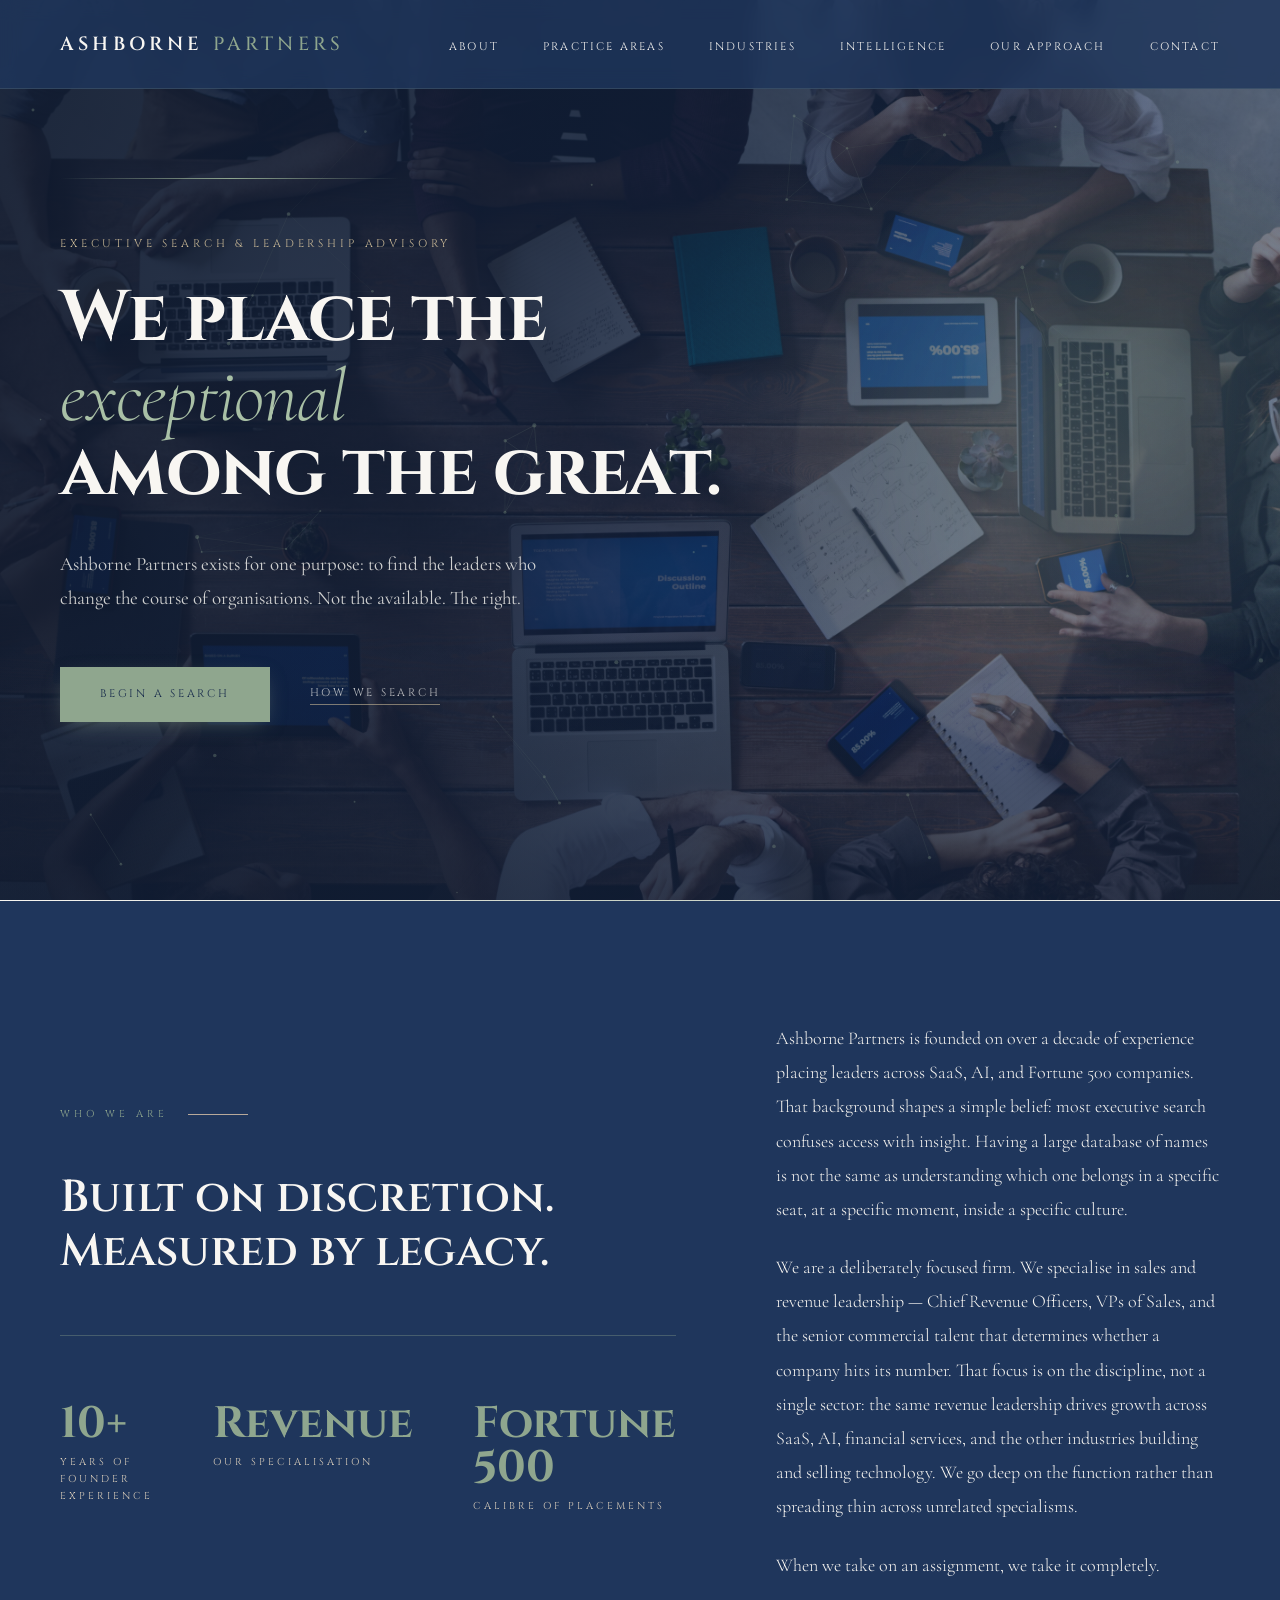
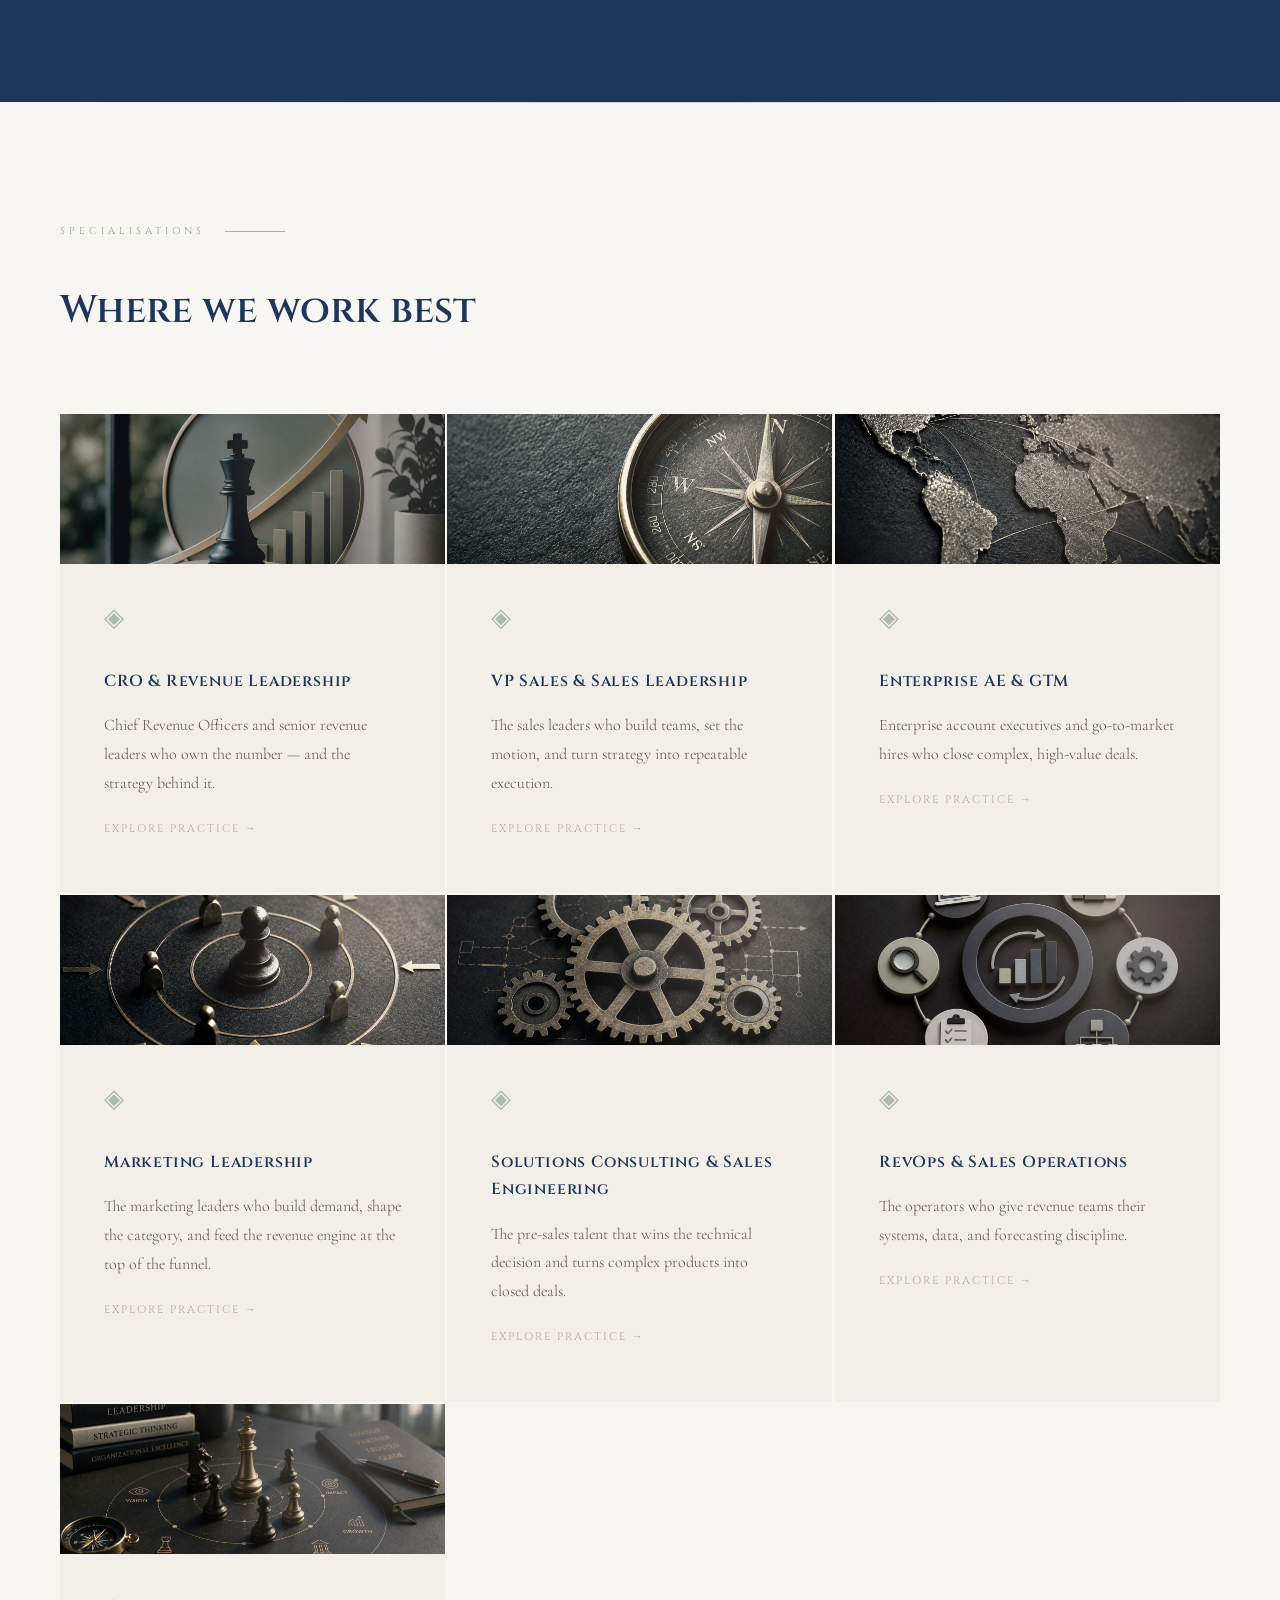
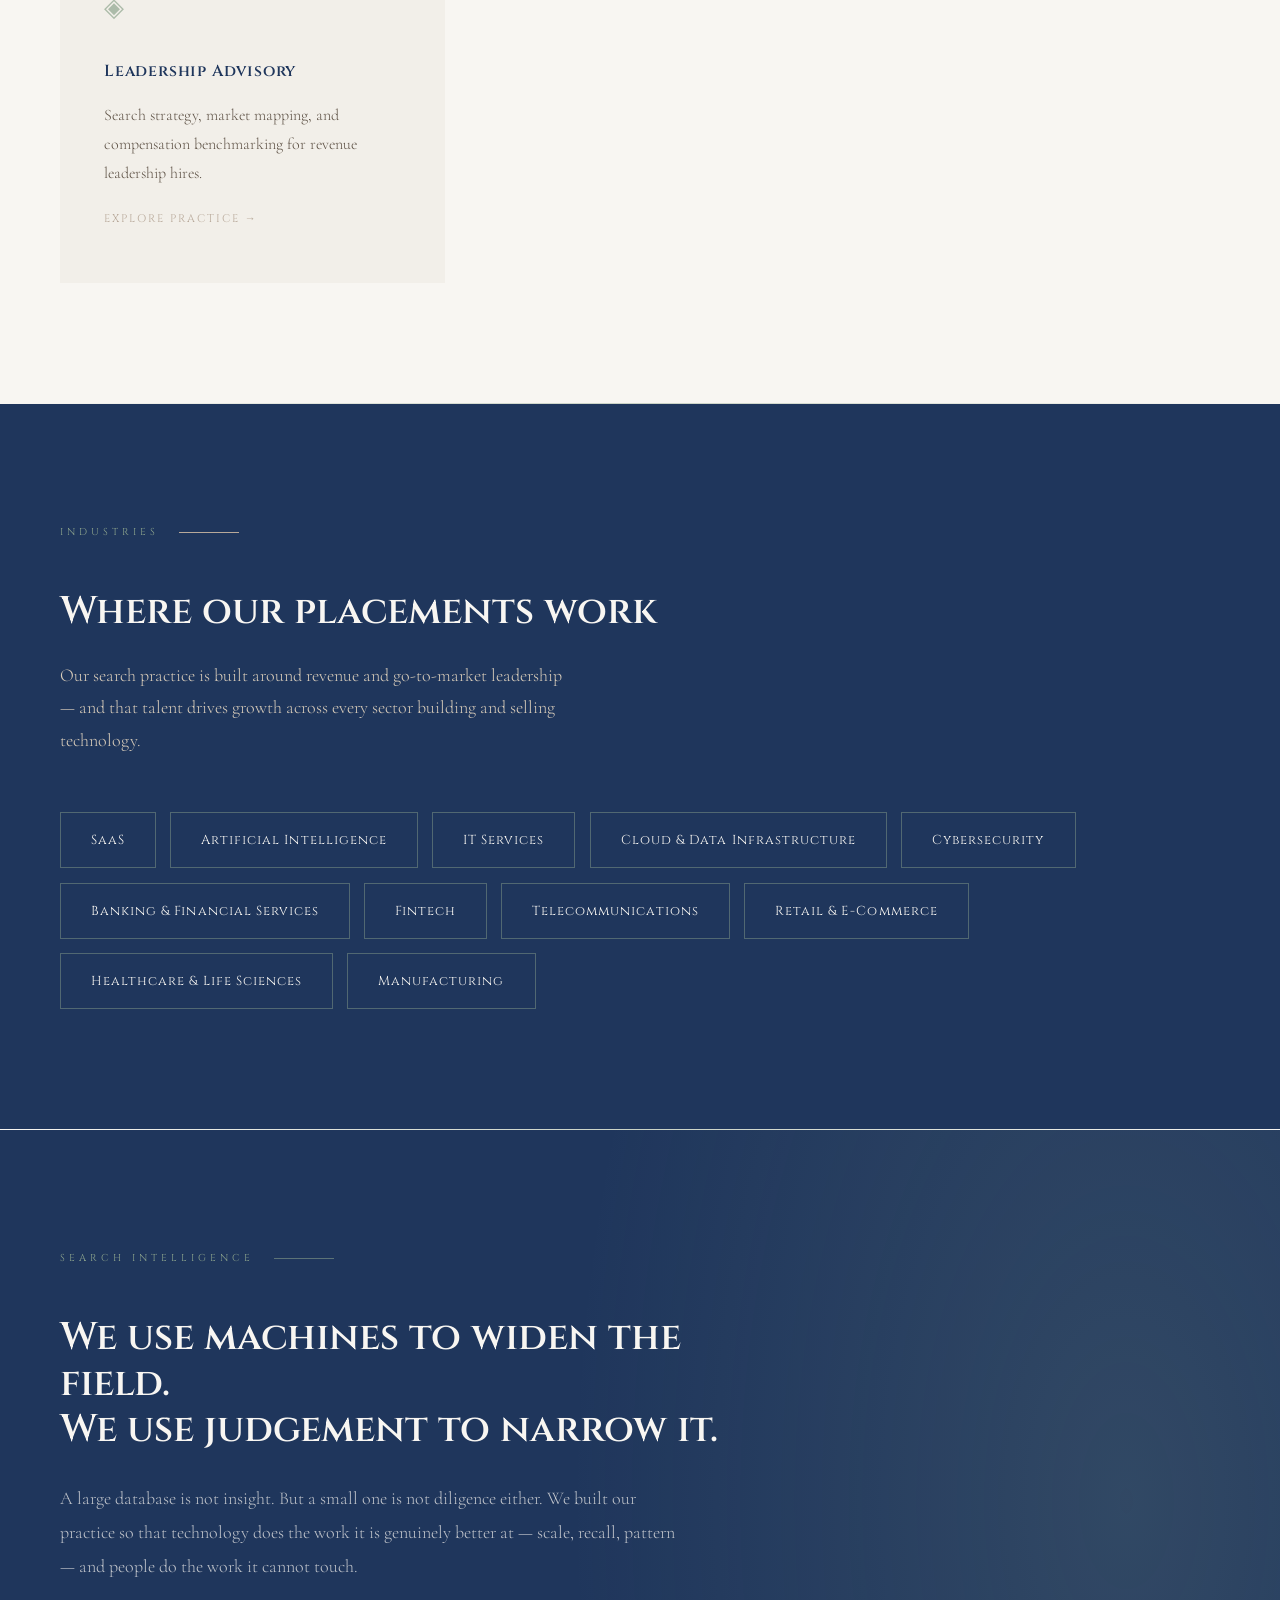
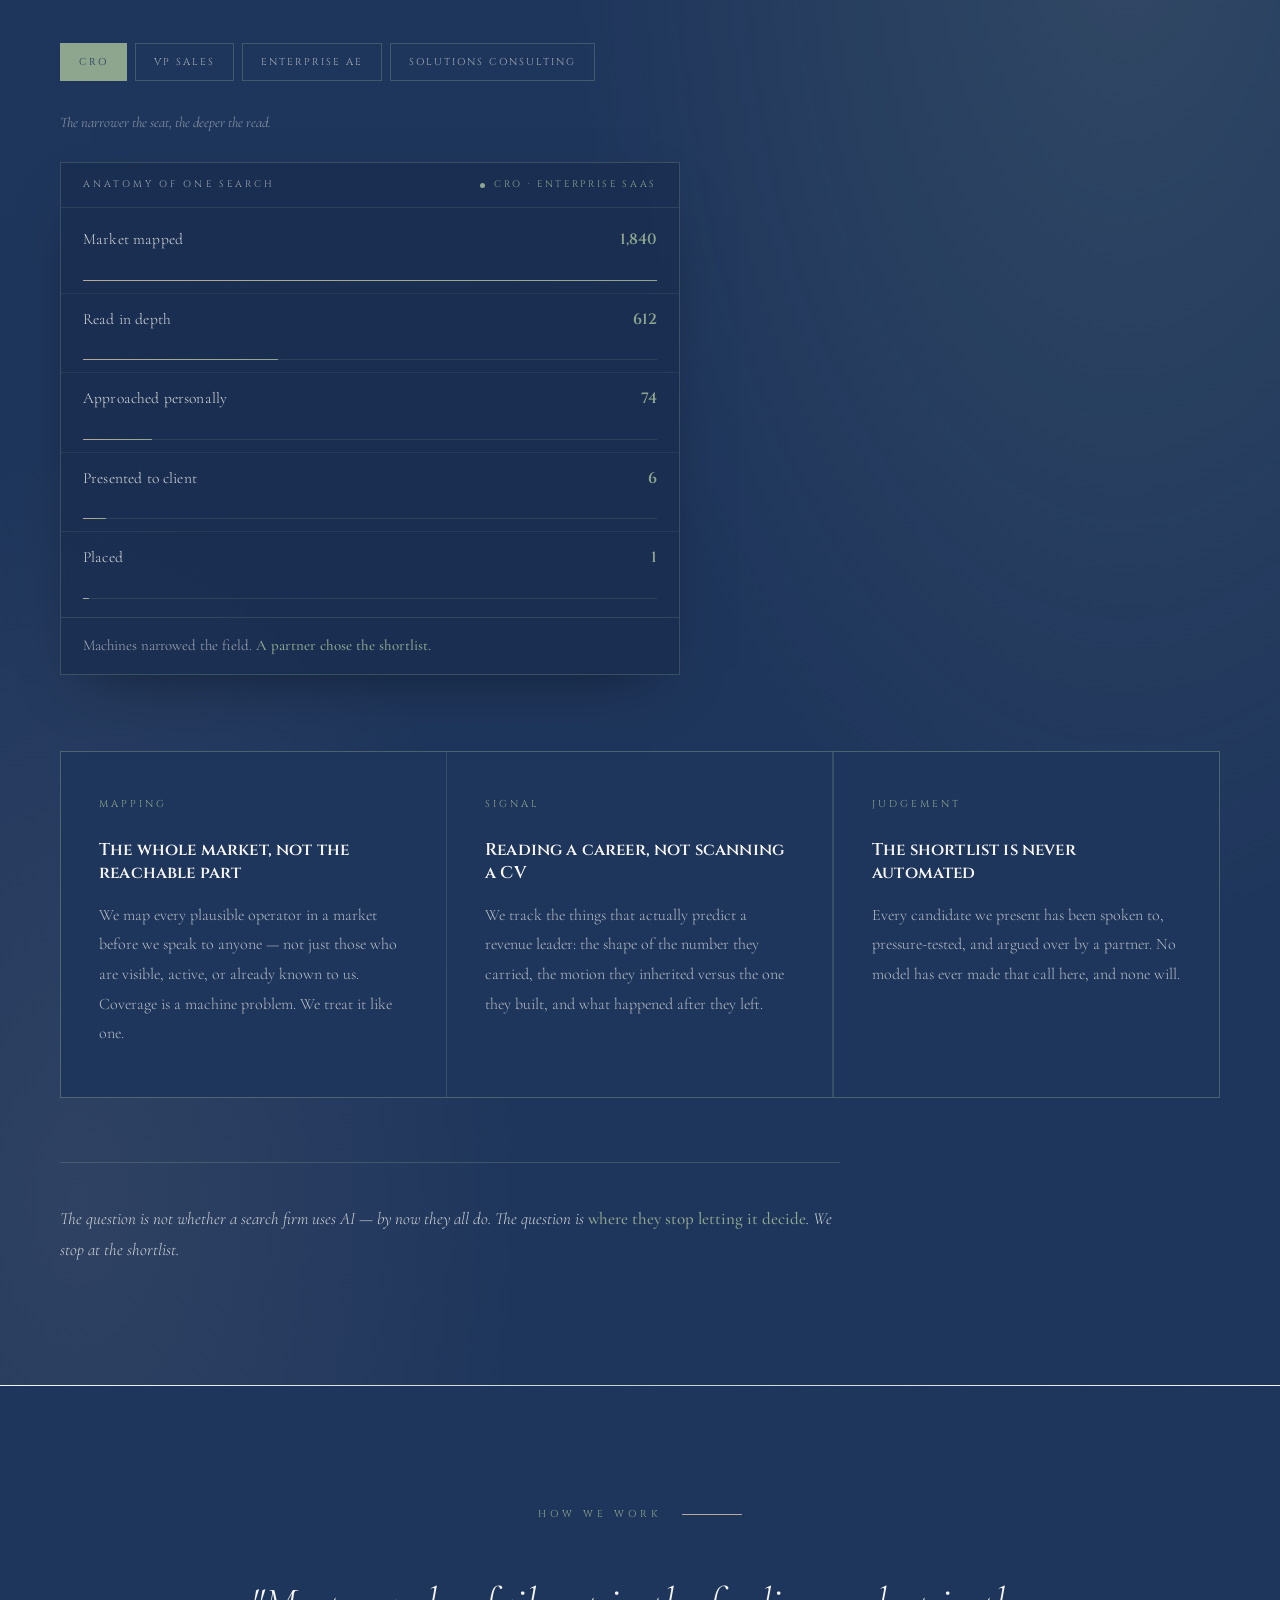
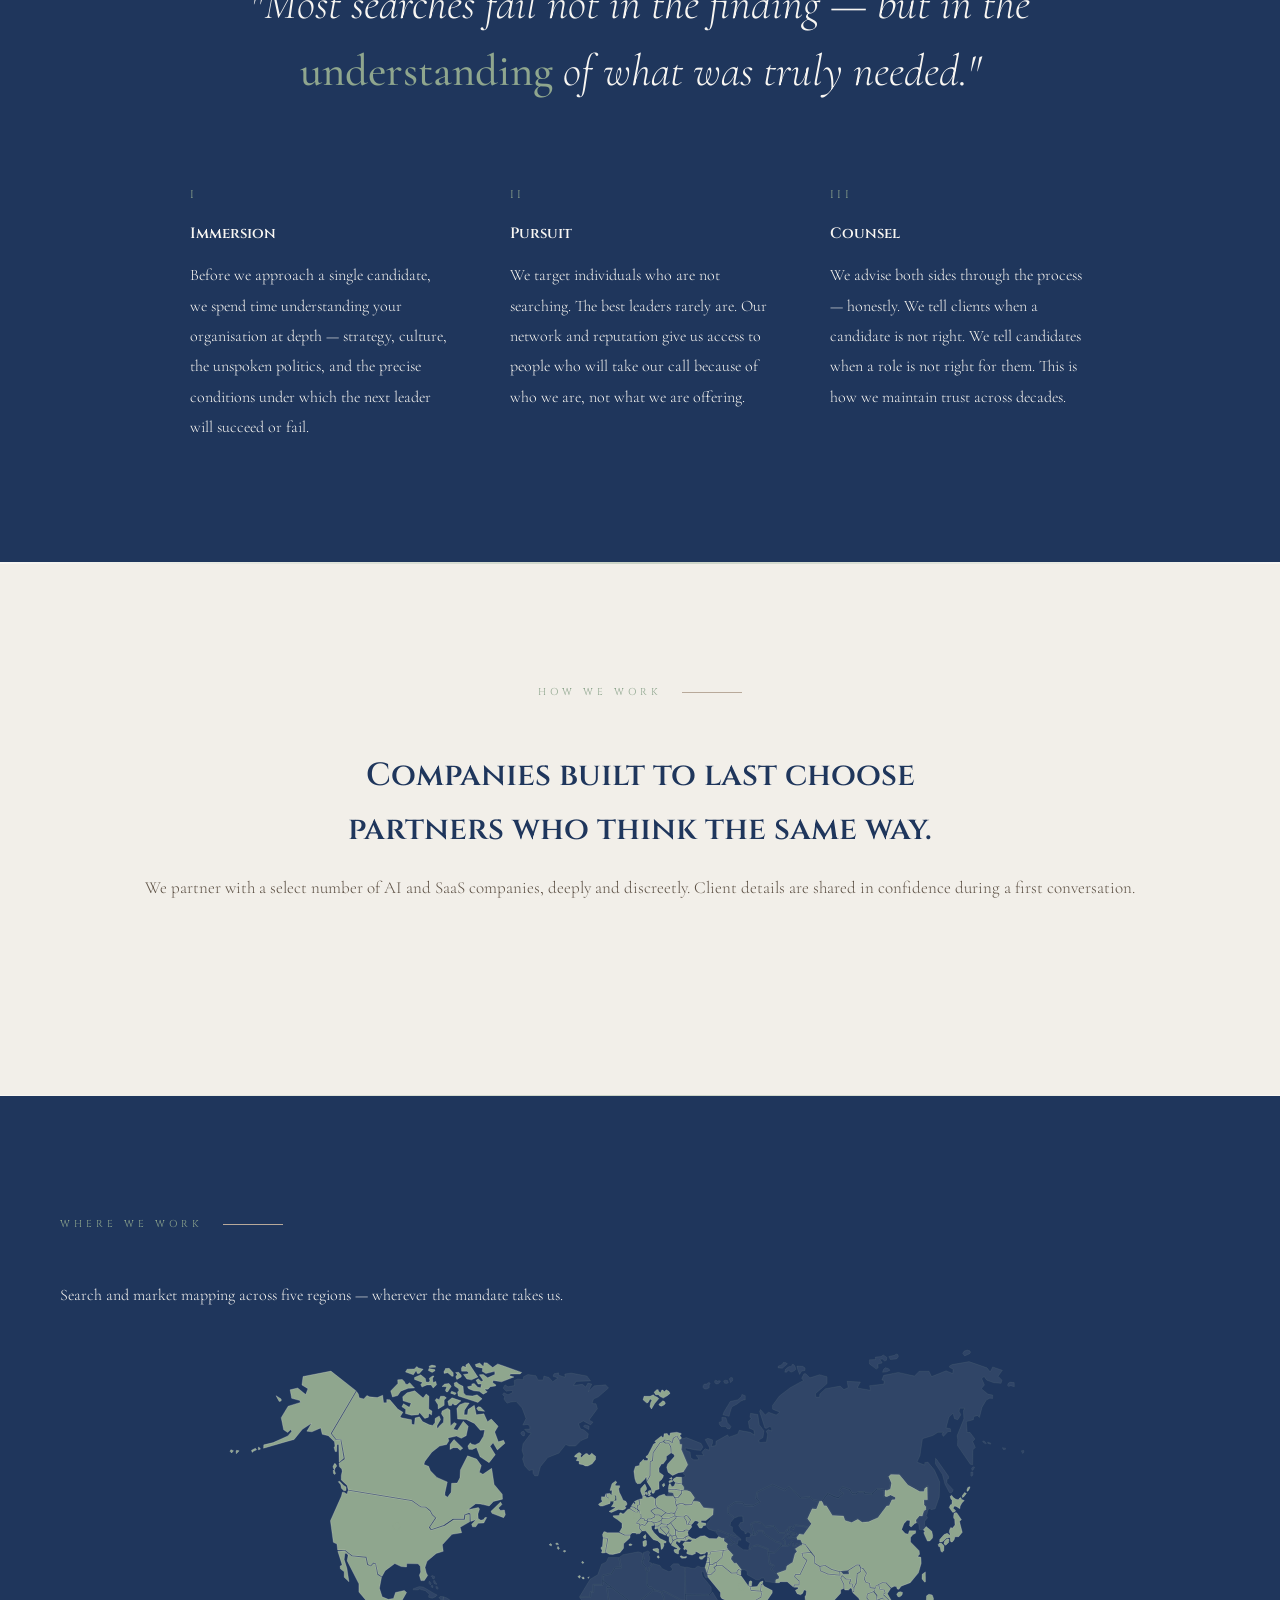
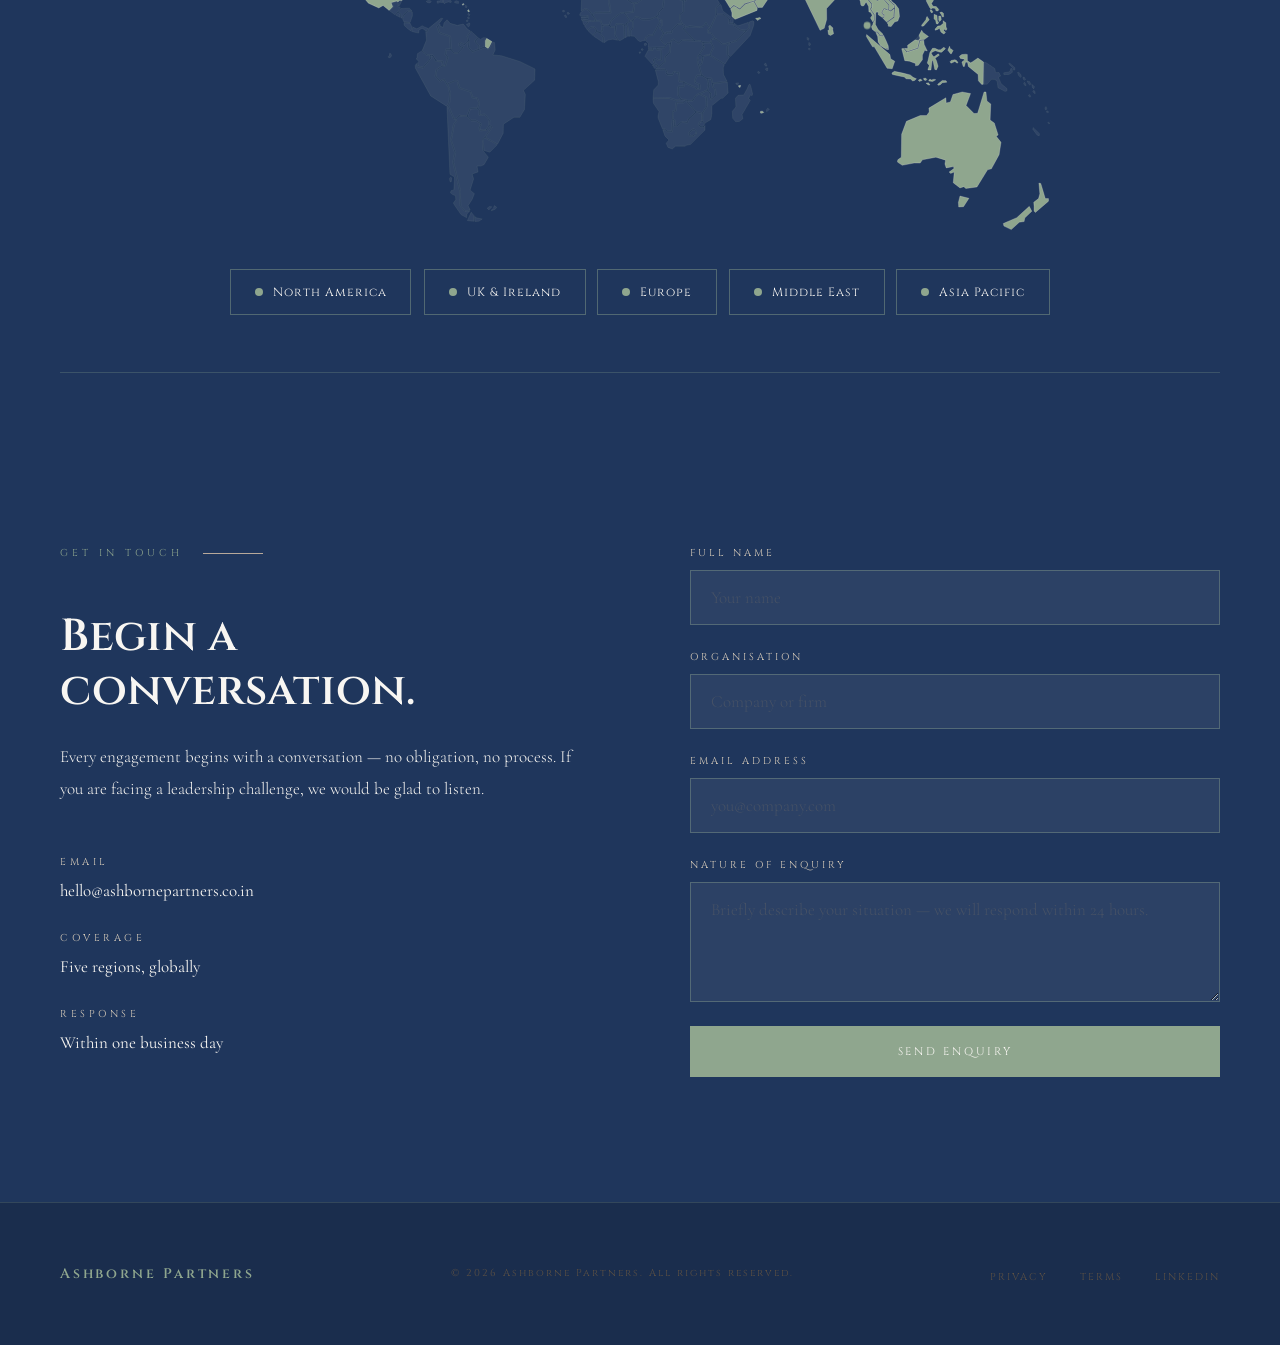
==== commit 7de096a1: "Add files via upload" ====
--- a/index.html
+++ b/index.html
@@ -1025,9 +1025,9 @@
     /* ── COVERAGE MAP ── */
     .coverage-block {
       grid-column: 1 / -1;
-      margin-top: 72px;
-      padding-top: 56px;
-      border-top: 1px solid rgba(143,166,142,0.25);
+      margin-bottom: 72px;
+      padding-bottom: 56px;
+      border-bottom: 1px solid rgba(143,166,142,0.25);
     }
     .coverage-intro {
       max-width: 560px;
@@ -1138,7 +1138,7 @@
       flex-shrink: 0;
     }
     @media (max-width: 900px) {
-      .coverage-block { margin-top: 56px; padding-top: 40px; }
+      .coverage-block { margin-bottom: 56px; padding-bottom: 40px; }
     }
 
     /* Form */
@@ -1781,6 +1781,442 @@
 
   <!-- CONTACT -->
   <section class="contact dark-section" id="contact">
+      <div class="coverage-block">
+        <div class="section-eyebrow">Where We Work</div>
+        <p class="coverage-intro">Search and market mapping across five regions — wherever the mandate takes us.</p>
+        <div class="coverage-map">
+<svg class="coverage-svg" xmlns="http://www.w3.org/2000/svg" viewBox="30.767 241.591 784.077 458.627" preserveAspectRatio="xMidYMid meet" role="img" aria-label="Map showing Ashborne Partners search coverage across North America, UK and Ireland, Europe, the Middle East, and Asia Pacific">
+<title>Simple World Map</title>
+<desc>
+    Author: Al MacDonald
+    Editor: Fritz Lekschas
+    License: CC BY-SA 3.0
+    ID: ISO 3166-1 or "_[a-zA-Z]" if an ISO code is not available
+</desc>
+<g>
+    <path class="r-other" id="_somaliland" d="M512.674,502.797l3.526,2.403l1.046-0.052l8.757-3.008l0.994,3.206l-0.701,2.706l-1.893,1.503l-4.729-0.302l-6.769-4.158L512.674,502.797L512.674,502.797z"/>
+    <path class="r-me" id="ae" d="M528.466,468.135l0.753,3.008l8.522,0.752l0.596-6.172l1.644-0.897l0.448-2.257l-2.688,0.753l-2.99,4.521L528.466,468.135L528.466,468.135z"/>
+    <path class="r-other" id="af" d="M545.85,435.383l1.374,10.771l3.423,0.752l0.32,1.937l-2.455,2.049l4.573,3.691l8.885-3.198l0.709-3.786l5.593-3.491l2.145-8.091l1.599-1.722l-1.659-2.887l5.412-3.347l-0.691-0.968l-2.498,0.155l-0.226,2.299l-3.354-0.033l-0.062-3.068l-1.079-1.288l-1.815,1.649l0.052,1.515l-2.739,1.036l-5.059-0.319l-6.568,6.881L545.85,435.383L545.85,435.383z"/>
+    <path class="r-eu" id="al" d="M450.679,420.438v3.984l1.142,2.152l0.82-0.096l1.409-2.566l-0.821-1.15l-0.319-2.844l-1.089-1.012L450.679,420.438L450.679,420.438z"/>
+    <path class="r-other" id="am" d="M507.47,420.549l4.149,5.411l-1.218,1.427l-2.939-0.51l-3.646-3.268l0.196-2.146L507.47,420.549L507.47,420.549z"/>
+    <g class="r-other" id="ao">
+        <path class="mainland" d="M437.366,547.461l2.948,11.003l-0.069,3.478l-4.313,4.633l-0.647,7.527l16.597,0.147l5.395,1.954l4.45-0.58l-2.594-3.251l0.01-9.282l5.101-0.217v-3.621l-4.142-0.172l-0.829-8.575l-1.746,0.024l-0.943-0.848l-1.027,0.054l-1.365,2.646h-5.255l-1.22-1.227l0.363-1.738l-1.436-2.101L437.366,547.461L437.366,547.461z"/>
+        <path d="M435.577,544.453l1.504,1.953l1.945-1.842l-0.571-1.909l-0.483-0.035L435.577,544.453L435.577,544.453z"/>
+    </g>
+    <g class="r-other" id="ar">
+        <path class="mainland" d="M279.05,600.613l1.677,1.571l-6.371,9.467l-2.239,2.479l0.777,10.813l4.918,5.974l-4.132,7.209l-3.129,1.35h-3.579l1.003,5.627l-5.593,1.92l1.34,4.729l-3.354,10.701l4.141,3.38l-2.239,5.515l-3.804,5.975l2.014,4.165l-4.918,0.786l-4.028-4.951l-0.674-15.432l-6.258-26.209l1.893-9.163l-4.028-11.713l2.68-15.204l2.463-2.931l-0.605-2.222l3.164-2.888l7.054,0.483l3.942,4.21l4.555,0.078l4.668,2.853l-1.375,3.217l0.329,3.25l6.612-0.312L279.05,600.613L279.05,600.613z"/>
+        <path d="M264.745,687.564l0.225,4.951l3.803-0.337l3.242-2.144l-5.48-1.124L264.745,687.564L264.745,687.564z"/>
+    </g>
+    <path class="r-eu" id="at" d="M430.46,403.459l-0.562,1.167l0.483,0.83l2.015-0.415h1.711l1.857,1.572l3.95-0.717l2.904-1.729l0.743-1.167l-0.112-1.504l-2.611-1.954l-3.501,0.035l-0.294,1.988l-3.683,1.797L430.46,403.459L430.46,403.459z"/>
+    <g class="r-apac" id="au">
+        <path class="mainland" d="M672.961,609.067l-0.303,21.938l-3.371,2.472l-0.303,2.161l4.598,3.086l11.35-2.161h5.826l2.145-3.095l12.879-2.472l9.198,2.784l-0.614,3.708l1.228,3.708l7.055-1.236l0.303,1.851l-4.599,3.396l1.53,1.236l3.37-1.236l-0.917,10.2l6.44,4.944l3.683-1.236l1.841,1.852l10.735-1.548l10.123-16.381l3.682-0.925l7.357-13.596l1.841-11.739l-4.599-5.869l1.842-1.236l-3.684-11.436l-3.984-2.783l0.614-15.448l-3.684-2.782l-0.916-8.652h-1.842l-6.138,20.392l-3.37,0.312l-7.668-7.728l4.297-11.437l-7.971-1.547l-8.896,2.472l-2.454,7.104l-3.984,0.925l-0.304-4.944l-16.252,9.889l0.304,3.708l-2.454,3.397h-6.139l-13.19,5.56L672.961,609.067L672.961,609.067z"/>
+        <path d="M728.775,668.089l-1.531,6.181l0.304,4.322l4.599-0.312l5.213-8.03L728.775,668.089L728.775,668.089z"/>
+    </g>
+    <path class="r-other" id="az" d="M508.931,418.674l-0.873,1.486l4.071,5.342l1.418-0.458l2.334,2.446l1.011-4.287l2.533,0.406l-0.104-1.229l-4.165-3.646l-0.795,2.143L508.931,418.674L508.931,418.674z"/>
+    <path class="r-eu" id="ba" d="M442.708,411.084l-0.319,0.527l5.801,5.981l2.127-3.13l-0.078-1.234l-1.857-2.256L442.708,411.084L442.708,411.084z"/>
+    <path class="r-apac" id="bd" d="M616.256,457.908l-1.134,2.049l2.938,5.584l0.087,4.357l0.535,1.166l3.449,0.061l1.953-1.875l1.418,0.855l0.285,2.652l1.133-0.708l0.069-3.389l-0.951-0.112l-0.596-2.879l-2.403-0.086l-0.596-1.6l1.469-1.962l0.024-0.97h-4.269L616.256,457.908L616.256,457.908z"/>
+    <path class="r-eu" id="be" d="M414.019,391.704l-0.554,1.383l5.947,3.925l0.4,0.051l0.375-1.094l0.837-0.588l-1.336-1.499h-0.916l-1.255-1.426L414.019,391.704L414.019,391.704z"/>
+    <path class="r-other" id="bf" d="M404.493,493.496l3.146-0.25l5.16,7.295l-4.789,3.613l-3.466-0.892l-4.66,0.062l-0.752,2.73l-3.907,0.19l-1.071-1.461l1.385-4.442L404.493,493.496L404.493,493.496z"/>
+    <path class="r-eu" id="bg" d="M457.092,414.066l0.139,4.305l1.452,3.025l5.454,0.095l2.455-1.737l2.412-0.959l-0.588-2.75l0.545-1.469l-1.228-0.641l-1.687,0.139l-1.323,1.332l-5.549,0.043L457.092,414.066L457.092,414.066z"/>
+    <path class="r-other" id="bi" d="M478.504,538.385l3.691-0.078l-0.959,3.232l-0.935,0.812h-1.142l-0.812-2.187L478.504,538.385L478.504,538.385z"/>
+    <path class="r-other" id="bj" d="M411.512,515.288h1.833l0.104-5.204l2.315-3.363l-0.104-5.852l-2.102-0.052l-3.604,2.816l1.504,2.87L411.512,515.288L411.512,515.288z"/>
+    <path class="r-other" id="bn" d="M689.038,515.08l-2.489,3.018l2.04,0.641l1.149-1.608L689.038,515.08L689.038,515.08z"/>
+    <path class="r-other" id="bo" d="M238.631,561.361l7.114-3.104l2.351,0.226l1.565,6.534l10.839,3.604l1.79,5.523l4.469,0.562l1.902,4.729l-1.34,4.278l-7.27,0.562l-2.68,6.872l-5.705-0.112l-1.79-0.337l-3.293,3.197l-1.625-0.156l-5.593-12.957l1.547-2.316l0.545-9.163l-1.383-5.455L238.631,561.361L238.631,561.361z"/>
+    <path class="r-other" id="br" d="M286.631,618.464l5.402-10.391l0.198-8.73l10.079-6.501h5.645l4.435-7.512l0.804-14.418l-1.815-3.855l10.684-9.751l0.406-10.761l-14.514-7.105l-17.53-5.48l-8.264-0.812l2.221-4.669l-0.604-7.104l-1.808-0.596l-2.671,5.308l-1.4,1.754l-3.595-1.59l-12.093,4.261l-4.028-5.073l0.648-5.299l-3.804,3.872l-4.201-2.265l-0.424,0.597l0.009,1.841l3.622,1.945l-5.437,5.73l-3.432-0.034l-3.475-3.535l-3.933,0.121l-0.484,4.2l2.256,2.739l-2.663,8.532l-3.112,0.241l-4.953,3.13l-1.21,6.146l4.296,4.599l0.787-0.89l3.017-0.812l2.576,4.34l7.374-3.164l2.861,0.165l1.971,6.976l10.52,3.337l1.815,5.564l4.478,0.537l2.135,5.314l-1.443,4.729l1.884,2.474l-0.276,3.683l5.048-0.477l4.625,5.844l-0.363,4.105l2.74,2.316l-6.57,9.95L286.631,618.464L286.631,618.464z"/>
+    <g class="r-other" id="bs">
+        <path d="M222.121,463.112l-1.089-0.337l-0.086,2.101l1.34,1.349l0.917-1.349L222.121,463.112L222.121,463.112z"/>
+        <path d="M224.29,466.397l-1.504,0.838l1.417,2.021l0.752-1.011L224.29,466.397L224.29,466.397z"/>
+        <path d="M229.14,467.91l-1.591-0.087l0.165,1.012l1.167,1.687l1.002-1.099L229.14,467.91L229.14,467.91z"/>
+        <path d="M228.388,465.896l-2.593-1.099l-0.501-2.609l1.002-0.425l1.003,2.023l1.002,0.76L228.388,465.896L228.388,465.896z"/>
+        <path d="M225.881,460.588l-1.34-0.337l-0.251-1.686l-1.417-0.501l0.917-0.926l1.668,0.588l1.253,0.762L225.881,460.588L225.881,460.588z"/>
+    </g>
+    <path class="r-other" id="bt" d="M616.108,453.561l1.34,1.833l4.528,0.034l-0.458-2.507L616.108,453.561L616.108,453.561z"/>
+    <path class="r-other" id="bw" d="M454.56,594.589l1.858,0.57l-0.26,5.314l1.911,0.26l4.391-3.959l5.273,0.57l1.399-3.545l6.673-6.095l-8.013-9.223l-0.104-1.514l-0.883-0.26l-2.43,2.24l-6.31,0.154l-0.884,7.866l-2.479,0.57L454.56,594.589L454.56,594.589z"/>
+    <path class="r-eu" id="by" d="M456.418,382.861l1.297,2.135l-0.519,1.703l0.086,1.349l0.476,1.616l2.68-1.521l3.329,0.086l2.334,0.959h5.922l1.729-4.141l1.037-1.564v-1.045l-3.717-5.23l-3.285-1.305l-2.68-0.303l-2.335,0.743l0.088,2.351l-3.241,4.098L456.418,382.861L456.418,382.861z"/>
+    <path class="r-other" id="bz" d="M191.823,483.228l-0.043,3.154h0.726l2.472-4.615h-1.677L191.823,483.228L191.823,483.228z"/>
+    <g class="r-na" id="ca">
+        <path class="mainland" d="M151.767,281.182l1.72,2.602l0.864,3.475l4.305,1.081l3.017-3.25l2.585,1.306l7.321,0.647l5.169-2.17l0.864,7.157h3.017v-3.034l3.017,0.216l7.538,8.895l4.953,3.035l-2.584,4.123l1.081,1.081l9.673,1.953l0.216,4.34l2.585,0.433l0.648-6.51l4.089-1.08l3.017,4.556l6.457,3.034l3.233,0.647l2.152-2.602l0.216-4.124l3.873-2.387l1.288,3.476l-3.449,6.077l0.432,3.033l1.937-3.033l3.873-3.475l0.216-4.556l-2.152-3.476l0.648-2.817l5.169-2.603l2.369,1.738l0.432,15.188l3.657-3.25l2.152,1.305l-3.017,5.204l3.873,0.865l5.602-8.679l4.737,4.986l-1.936,8.895l-4.737,2.603l-4.521-2.169l-8.177,1.736l0.864,2.818l-2.152,3.476l-6.673,1.521l-7.538,5.86l-6.673,8.896l-0.864,2.817l4.521,1.737l1.72,4.339l6.241,6.293l9.906,4.339l-2.152,9.975l-0.216,2.818l2.585,1.736l3.449-4.555l0.432-8.679l5.385-0.216l2.584-4.988l0.433-7.589l6.889-13.45l8.609,3.034l4.521,6.293l-1.937,6.292l3.449,1.954l8.394-5.646l2.368,15.404l7.754,9.327l0.216,4.771l-8.609,2.17l-4.088,4.338l-8.609-1.953l-4.305-0.217l-7.538,5.86l4.521-1.081l5.601-1.08l1.081,1.305l-1.504,4.771l0.216,4.34l2.585,1.736l2.584-0.648l1.296-1.953h1.72l-2.801,5.205l-5.385,0.215l-2.368,3.476h-3.017l-0.864-2.603l4.305-4.338l-5.169,1.737l-0.233-7.374l-1.487-0.863l-4.521,1.953l-0.432,3.691h-10.338l-8.832,6.08l-11.842,3.908l-1.288-1.738l5.964-8.902l-3.388-3.261l-2.152-4.132l-4.383-3.346l-4.702-0.389l-8.428-5.904l-61.122-10.043l-1.011-4.142l-5.602-5.204v-4.339l0.865-3.907l-0.433-2.168l-2.152-2.171l-0.432-3.475l5.602-3.908l-3.449-18.653l-4.737-0.217l-4.305-5.645L151.767,281.182L151.767,281.182z"/>
+        <path d="M130.684,350.117l-1.47,2.818l0.51,1.996l0.959,0.598l-0.225,0.812l-1.029,0.294l0.294,2.965l1.106,1.115l0.882-0.959l-1.106-2.887l0.657-2.299l1.616-2.152l-1.175-1.997L130.684,350.117L130.684,350.117z"/>
+        <path d="M135.542,367.008l-1.323,0.52l2.429,2.818l0.588,3.336l2.429,2.592l2.058-0.371v-3.406l-2.498-1.557L135.542,367.008L135.542,367.008z"/>
+        <path d="M268.15,295.833l-1.53,1.547l1.34,2.126l6.328,0.77l-4.028-4.252L268.15,295.833L268.15,295.833z"/>
+        <path d="M191.105,270.143l0.19,3.475l-6.898,7.148l1.729,5.791l4.979-1.348l2.878-4.253l7.278-2.706l5.938-0.389l-4.599-5.022l-2.299,1.737l-1.729-0.579l-0.959-2.126l-2.109-2.126L191.105,270.143L191.105,270.143z"/>
+        <path d="M200.113,259.908l-1.53,2.706l7.477,2.706l2.68-4.055l1.15,2.707h1.919l3.639-4.055l-4.409-1.158l-1.729-1.348l-2.299,2.316L200.113,259.908L200.113,259.908z"/>
+        <path d="M213.148,265.318l-5.938,2.508v1.928l7.667,2.896l-1.729,1.928l1.15,2.507l4.789-2.126h4.028l1.919,3.086l3.259-3.285l-0.77-3.095l-2.68,0.968l-0.38-3.863l1.34-2.316h-1.34l-2.109,1.349l-0.959,0.769l0.579,2.707l-1.53,1.158l-2.299-0.19l-0.579-3.476L213.148,265.318L213.148,265.318z"/>
+        <path d="M221.005,259.329l-0.579,1.927l3.639,1.738l2.68-1.547l-0.19-1.158L221.005,259.329L221.005,259.329z"/>
+        <path d="M223.875,256.044l-2.679,0.968l0.19,1.35l5.938-0.389l-0.19-1.349L223.875,256.044L223.875,256.044z"/>
+        <path d="M236.72,259.329l-0.38,1.348l-0.959,1.349v1.929l3.639-0.579l3.83,3.285h1.34v-3.285l-3.83-4.253L236.72,259.329L236.72,259.329z"/>
+        <path d="M246.497,263.191l1.53,1.738l-1.34,2.316l0.959,2.507l4.218-2.317v-1.736l-2.49-2.896L246.497,263.191L246.497,263.191z"/>
+        <path d="M252.055,258.75l0.19,3.086h5.178l1.34,1.158l-0.19,1.348l-4.599,0.58l3.259,4.443l4.409,0.77l6.128-2.705l-8.817-13.33l-2.68,1.738l0.19,2.316l-3.069-1.158L252.055,258.75L252.055,258.75z"/>
+        <path d="M207.399,280.576l-7.278,1.928l-4.219,3.673l0.38,4.054l7.667,2.317l-1.729,3.864l-5.558-3.477l-1.53,2.896l3.639,2.507l-0.19,4.054l5.558,1.547l6.708-0.389l1.149-2.126l4.979,5.601l3.449-1.157l0.579-3.864l2.49,1.737l0.38-3.864l-3.068-1.928l0.19-12.162l-2.68-2.126l-2.87,3.864L207.399,280.576L207.399,280.576z"/>
+        <path d="M230.782,289.073l-2.489-1.158l-1.34,1.737l2.68,4.253l0.19,4.054l5.749-3.475v-5.022l2.109-2.126l-2.109-1.547h-3.449L230.782,289.073L230.782,289.073z"/>
+        <path d="M243.048,287.335l-4.028,3.285l0.959,4.054h2.49l1.149-2.126l1.729,1.737l1.729-0.19l4.599-3.864L243.048,287.335L243.048,287.335z"/>
+        <path d="M242.659,280.956l-0.959,1.928l4.218,1.548l1.15-1.738L242.659,280.956L242.659,280.956z"/>
+        <path d="M240.169,273.617l-4.218,0.579l-2.49,2.315l4.599,0.19l-1.34,3.475l0.959,1.548l1.34-0.19l3.259-5.212L240.169,273.617L240.169,273.617z"/>
+        <path d="M247.456,272.27l-2.299,0.77l0.38,3.086l3.83,2.507l0.19,1.927l-1.149,1.159l0.579,3.864l14.755,4.823l4.028,1.349l4.028-3.475l-4.789-3.864l-4.409,1.158l-6.128-0.579l-2.299-2.316l-0.579-6.371l-3.83-1.928L247.456,272.27L247.456,272.27z"/>
+        <path d="M259.523,292.357l-4.218-0.39l-4.979,1.927l-2.68,3.666l0.769,10.043l8.238,0.39l7.857,3.864l5.559,6.371l4.218-0.19l-1.15,5.981l-3.829,6.371l-4.218,1.926l-3.069-0.578l-1.53-1.348l-2.299,3.086l0.959,3.086l3.259,0.189l4.028-1.928l3.449,8.886l8.626,5.603l5.938-7.529l-4.979-8.108l2.878-3.284l4.028,6.758l7.278-6.371l-1.339-2.896l-4.98,1.548l-3.448-9.466l3.259-5.403l-6.518-6.949l-3.639,2.507l-3.449-7.529l-7.277,0.968l-1.919-9.076l-5.938,4.055l-0.579,5.021h-3.259l0.38-4.443L259.523,292.357L259.523,292.357z"/>
+        <path d="M262.021,274.006v1.738l-4.218,0.968l1.149,1.927l4.789,1.928l5.368,0.58l3.831,2.705l3.829-2.127l-2.681-2.705h3.449l2.109-2.316l5.178-0.77v-1.158l-2.878-1.928l0.379-2.127l8.048,1.348l11.886-4.633l-4.41-1.348l1.15-1.547h9.197l1.531-1.547l-18.593-6.569l-4.41-1.547l-4.789,3.476l-5.368-4.443l-2.878-0.19l-0.579,3.675l-3.638-3.285l-4.218,1.349l0.769,2.126l6.328,1.35l-0.38,3.086l3.449,2.125l8.438-2.125l0.19,2.896l-6.898,3.285l-4.218-3.285l-3.83,0.389l3.83,5.411l-1.919,0.969l-2.878-2.508l-2.109,1.348l1.919,3.666h3.259l-0.769,3.475l-2.68-0.389l-3.449-3.674L262.021,274.006L262.021,274.006z"/>
+        <path d="M244.941,327.159l-3.657,4.599l-0.225,5.065l3.198-1.841h3.881l2.74,2.533l2.515-2.076L244.941,327.159L244.941,327.159z"/>
+        <path d="M289.466,386.977l-9.136,8.748l0.916,2.074l11.186,4.141l1.599-2.758l-0.916-4.599l-3.657,0.458l-2.057-2.299l3.423-3.449L289.466,386.977L289.466,386.977z"/>
+    </g>
+    <path class="r-other" id="cd" d="M438.023,546.597l8.912-0.155l1.808,2.567l-0.069,1.893l0.665,0.605h4.426l1.271-2.499h1.808l0.734,0.742l2.479-0.069l0.735,8.714l4.287,0.139v0.675l11.521,5.195l0.536,1.012h2.411l-0.268-3.648l-4.356-2.092l0.269-2.766l1.876-4.392l4.287-0.139l-3.683-12.224l0.068-5.195l5.826-9.11l0.068-1.278l-0.874-0.477l0.035-2.472l-1.062-0.095l-1.072-1.366l-17.59-0.795l-3.226,3.138l-5.28-3.475l-1.858,1.141l-1.348,11.35l-3.337,2.575l-1.003,2.283l0.179,3.381l-6.017,4.918l-1.6-0.726l0.216,0.94L438.023,546.597L438.023,546.597z"/>
+    <path class="r-other" id="cf" d="M443.452,519.229l4.028,4.356l1.59-2.057l2.532,0.104l0.544-2.006l2.49-1.556l5.169,3.562l2.982-2.956l11.574,0.51l-10.736-11.082l1.443-0.897l0.198-1.954l-2.438-1.149h-3.58l-5.766,5.715l-0.197,2.351l-4.573-0.146l-0.146,1.003l-2.982-0.305l-2.688,5.108L443.452,519.229L443.452,519.229z"/>
+    <path class="r-other" id="cg" d="M439.424,526.551l-0.052,1.255l4.131,0.104l0.146,10.728l-3.777-0.104l-2.187-1.703l-1.693,0.951l-0.078,0.476l0.873,0.423l0.251,2.204l-2.334,2.006l0.501,1.057l2.585-2.006h1.244l0.396,1.2l1.644,0.7l5.271-4.46l-0.104-3.259l1.099-2.653l3.38-2.507l0.907-8.479l-2.402,0.009l-2.783,3.812L439.424,526.551L439.424,526.551z"/>
+    <path class="r-eu" id="ch" d="M423.787,402.82l-3.771,4.011l0.078,0.405l1.547-0.483l1.393,1.937l2.352-0.83l1.625,1.263l0.667-0.38l2.005-3.146l-0.511-0.484l-1.979-0.051l-0.959-1.963L423.787,402.82L423.787,402.82z"/>
+    <path class="r-other" id="ci" d="M388.484,521.562l3.697-2.617l4.6-0.806l4.693,1.013l-2.395-3.622l-0.701-2.213l0.701-6.544l-4.192,0.198l-1.9-1.814l-3.994,0.104l-1.901,0.304l0.198,4.425l-1.002,0.406l-1.203,2.215l3.095,3.62L388.484,521.562L388.484,521.562z"/>
+    <g class="r-other" id="cl">
+        <path d="M261.391,683.51l-3.691,8.109l6.371,0.674l0.112-5.403L261.391,683.51L261.391,683.51z"/>
+        <path d="M260.137,682.239l-2.775,3.068l-0.337,3.604l-5.368-3.043l-5.705-8.221l-1.677-2.932l2.351-3.043l-0.225-3.83l-2.68-1.124l-2.126-1.572l0.449-2.144l2.792-0.787l0.562-12.387l-4.356-2.48l-2.844-64.477l0.735-1.278l5.567,12.836l1.781,0.035l0.579,2.049l-2.369,2.868l-2.723,15.448l3.873,11.895l-1.79,9.007l6.31,26.485l0.666,15.49l4.521,5.229L260.137,682.239L260.137,682.239z"/>
+        <path d="M241.717,649.833l-1.115,1.686l0.562,2.932l1.115,0.112l0.562-3.718L241.717,649.833L241.717,649.833z"/>
+    </g>
+    <path class="r-other" id="cm" d="M428.031,519.428l2.783,2.561l-0.199,3.959l15.266-0.354l1.245-1.399l-4.375-4.711l-0.648-1.703l2.784-5.212l-1.893-3.458l-1.591-0.855v-1.755l1.841-1.202l0.104-5.463l-1.46-0.164l-0.024,2.87l-6.414,11.972l-3.925,0.199l-2.688,1.85L428.031,519.428L428.031,519.428z"/>
+    <g class="r-apac" id="cn">
+        <path class="mainland" d="M594.498,386.128l-2.99,7.521l-4.124-0.217l-4.349,9.518l3.691,4.701l-7.606,10.504l-3.907-0.658l-2.611,3.285l0.648,1.971l3.043,0.217l1.521,3.5l3.044,0.658l9.344,12.04v6.129l4.563,2.844l4.996-0.873l6.303,3.719l7.605,2.187l3.691-0.439l4.132-0.441l8.687-5.688l2.828,0.44l1.08,2.567l2.396,0.718l3.26,4.813l-2.17,4.814l1.306,3.285l3.69,1.312l0.647,3.942l4.35,0.439l0.647-1.971l6.302-3.285l3.907,0.217l4.563,5.03l3.043-1.312l1.954,0.216l0.873,2.412l1.521,0.216l2.169-3.06l8.688-3.285l7.823-9.413l2.61-8.974l-0.217-5.912l-3.259-0.656l1.953-2.188l-0.434-3.501l-8.255-8.314v-4.157l2.386-3.062l2.388-1.098l0.216-2.412h-6.085l-1.089,3.285l-2.828-0.656l-3.475-3.718l2.17-5.688l3.043-3.285l2.827,0.217l-0.434,5.031l1.521,1.313l3.691-3.717l1.306-0.216l-0.433-2.844l3.476-4.158l2.61,0.216l1.521-4.813l1.781-0.942l0.182-3l-1.729-1.815l-0.147-4.736l3.329-0.217l-0.216-12.214l-2.334,1.4L694.267,377l-3.897-0.009l-11.298-6.354l-8.16-9.837l-8.281-0.086l-2.107,1.833l2.68,6.137l-0.935,5.758l-3.335,1.383l-1.876-0.147l-0.139,5.696l1.954,0.441l3.476-1.53l4.563,2.187v2.188l-3.26,0.216l-2.611,5.688l-2.386,0.215l-8.472,11.16l-8.902,3.941l-6.086,0.441l-4.124-2.844l-5.869,3.068l-6.302-1.971l-1.521-4.158l-10.642-0.657l-5.646-9.188h-2.386l-1.92-4.262L594.498,386.128z"/>
+        <path d="M671.802,472.655l-2.064,0.579l-1.487,1.833l1.236,2.411l1.814,0.163l2.066-1.832l0.492-2.411L671.802,472.655L671.802,472.655z"/>
+    </g>
+    <path class="r-other" id="co" d="M234.326,498.251l-1.781-0.182l-11.773,9.707l-1.245,3.414l-1.608,0.182l0.717,7.546l-4.105,10.07l4.46,3.776l5.714,0.363l3.924,5.757l5.705,0.183l-0.182,4.312h2.135l2.316-7.909l-2.144-2.694l0.536-5.031l4.46-0.363l-0.536-11.688l-9.993-3.232l-2.316-6.293L234.326,498.251L234.326,498.251z"/>
+    <path class="r-other" id="cr" d="M202.905,502.745l1.202,2.352l0.977,1.297l-1.314,3.898l-2.507-1.764l-4.097-3.752v-2.48L202.905,502.745L202.905,502.745z"/>
+    <path class="r-other" id="cu" d="M205.904,469.846v1.1l4.599,0.086l2.169-1.263l0.337,0.926l4.512,1.098l4.011,3.622l-0.917,1.262l0.165,1.436l3.345,0.839l3.345-1.514l1.504-1.513l-2.169-1.098l-11.194-6.569l-3.924-0.424L205.904,469.846L205.904,469.846z"/>
+    <g class="r-other" id="cv">
+        <path d="M350.01,490.264l-1.642,0.942l1.175,0.941l1.409-0.708L350.01,490.264L350.01,490.264z"/>
+        <path d="M354.046,492.165l-1.071,0.951l0.762,1.409l1.832-0.821L354.046,492.165L354.046,492.165z"/>
+        <path d="M351.704,494.836l-1.375,0.821l1.479,1.979l1.168-0.612L351.704,494.836L351.704,494.836z"/>
+    </g>
+    <path class="r-eu" id="cy" d="M484.555,437.794l1.062,0.771l-3.294,3.119l-1.573-0.052l-1.167-0.821l0.156-1.529l2.386-0.155L484.555,437.794L484.555,437.794z"/>
+    <path class="r-eu" id="cz" d="M437.202,398.921h2.567h1.263l2.049,1.461l3.795-3.155l-3.683-2.627l-3.648-1.765l-2.498,0.45l-3.389,2.178L437.202,398.921L437.202,398.921z"/>
+    <path class="r-eu" id="de" d="M422.257,384.234l3.086-0.5v-2.178l2.584-0.425l1.418,1.427l1.495,0.164l2.334-1.012l2.083,0.588l1.832,1.592l0.251,5.955l1.832,2.438l-2.411,0.337l-4.003,2.515l0.338,0.839l3.579,3.354l-0.251,1.677l-3.328,1.677l-3.085,0.086l-0.753,1.59h-1.581l-0.752-1.676l-2.749-0.675l-0.088-2.767l-1.39-0.77l0.114-1.861l-0.406-1.328l-1.982-1.824l0.414-2.854l2.161-1.011L422.257,384.234L422.257,384.234z"/>
+    <g class="r-eu" id="dk">
+        <path d="M427.123,370.076l-3.586,3.968l-0.13,2.584l1.635,4.263l2.559-0.484l-0.319-3.483l1.764-1.971l-0.034-1.548l-1.245-3.223L427.123,370.076L427.123,370.076z"/>
+        <path d="M428.979,377.354l-1.062,0.229v1.583l1.128,0.875l0.997-0.25l-0.243-1.503L428.979,377.354z"/>
+        <path d="M432.306,375.848l-0.949,0.23l-1.056,0.968l0.448,1.954l1.292,0.507l-1.334,0.535l-0.255,0.685h2.005l0.602-1.099l-0.768-0.378l0.25-0.962l0.916-1.205l-0.25-1.042L432.306,375.848z"/>
+    </g>
+    <path class="r-other" id="dj" d="M508.991,499.771l-0.493,2.903l3.424-0.052l0.052-4.271l-1.253-0.77L508.991,499.771L508.991,499.771z"/>
+    <path class="r-other" id="dm" d="M256.23,485.371l-0.761,1.616l0.917,1.228l1.141-0.994L256.23,485.371L256.23,485.371z"/>
+    <path class="r-other" id="do" d="M242.434,481.533l-4.573-2.991l-2.887-1.021l-0.578,5.521l0.578-0.047l0.761,1.461l0.994-1.15l2.896-0.77l2.516,0.536L242.434,481.533L242.434,481.533z"/>
+    <path class="r-other" id="dz" d="M424.625,435.764l-3.526-1.186l-14.677,2.758l-3.198,2.429l1.953,10.088l-5.835,0.233l-3.509,5.646l-8.359,2.005l0.025,4.105l27.532,21.048l4.692,0.398l15.654-12.231l-1.565-1.971l-2.938-0.398l-1.764-2.955V453.5l-1.177-1.184l0.199-3.155l-3.13-3.155l-0.389-3.354l1.366-0.986l-0.59-3.553L424.625,435.764L424.625,435.764z"/>
+    <g class="r-other" id="ec">
+        <path class="mainland" d="M213.986,529.43l-4.088,2.541l-0.294,3.771l-0.821,1.234l2.576,2.473l-1.115,1.219l0.259,3.113l4.607,1.098l6.976-8.256l-0.017-2.878l-3.345-0.216L213.986,529.43L213.986,529.43z"/>
+        <path d="M183.533,531.443l-0.536,2.378l-0.994,1.002l0.683,1.228l1.754-0.69l0.838-1.461l-0.536-1.537L183.533,531.443L183.533,531.443z"/>
+    </g>
+    <g class="r-eu" id="ee">
+        <path class="mainland" d="M462.562,363.299l-4.84-0.173l-3.068,1.875l-0.043,1.392l1.987,1.875l6.182,1.047L462.562,363.299L462.562,363.299z"/>
+        <path d="M452.236,364.042l-1.308,0.44l1.308,0.226l0.595,0.69l0.711-0.852l-0.709-1.215L452.236,364.042z"/>
+        <path d="M452.792,365.792l-1.862,0.833l-0.643,1.111l0.643,0.722l2.362-0.875l1.137-0.752L452.792,365.792z"/>
+    </g>
+    <path class="r-other" id="eg" d="M466.16,449.222l2.308,0.062l4.495,1.244l2.135,0.061l2.646-2.213h1.234l2.249,1.245h2.845l0.51-0.035l1.798,5.17l0.51,1.668l0.477,2.498l-0.85,0.622l-1.461-0.734l-1.686-5.498l-1.521-0.111l-0.111,1.867l1.012,3.232l8.1,10.027l0.173,4.305l-2.359,2.723l-22.163-0.251L466.16,449.222L466.16,449.222z"/>
+    <path class="r-other" id="er" d="M496.224,493.859l-0.216-5.093l3.423-3.992l0.926,0.709l1.686,5.637l8.091,6.023l-1.47,1.808l-5.922-5.091L496.224,493.859L496.224,493.859z"/>
+    <g class="r-eu" id="es">
+        <path class="mainland" d="M402.565,416.322h-11.014l-2.222-1.004l-1.071,0.078l-1.297,2.696l0.458,2.775l4.21,0.389l0.536,1.771l-1.833,10.33l0.078,1.851l2.981,1.617l3.439,0.232l6.881-1.694l3.363-4.233l0.077-4.313l5.965-5.395l0.302-2.386l-5.428-0.078L402.565,416.322L402.565,416.322z"/>
+        <path d="M374.265,458.444l-1.513,0.873l0.7,0.709L374.265,458.444L374.265,458.444z"/>
+        <path d="M369.009,458.608l-1.875,0.476l0.935,1.418h1.407L369.009,458.608L369.009,458.608z"/>
+        <path d="M364.549,457.191l-1.176,1.184l1.643,1.418l0.935-2.126L364.549,457.191L364.549,457.191z"/>
+        <path d="M413.578,426.877l-1.375,0.467l0.304,1.235h1.988l0.839-0.925L413.578,426.877L413.578,426.877z"/>
+    </g>
+    <path class="r-other" id="et" d="M489.982,508.606l6.292-14.005l6.25,0.035l5.541,4.814l-0.39,3.968h4.296l0.44,2.386l6.95,4.157l4.286,0.217l-8.15,8.756l-11.194,3.449h-2.773l-4.944-4.219l-1.953-0.82l-3.786-5.576l-2.499,0.035l-0.294-2.559L489.982,508.606L489.982,508.606z"/>
+    <path class="r-eu" id="fi" d="M453.072,340.202l1.79,0.786l1.104,2.074l-1.104,1.436l-5.55,6.068l-0.952,3.199l1.271,4.633l4.278,3.199l5.706-2.715l4.598-0.64l4.279-6.872l-3.173-7.512l-3.018-7.192l0.477-4.633l-1.901-0.32l-0.492-3.38l-2.559-4.175l-2.836,1.962l-1.114,4.556l-3.008-1.807l-4.185-1.021l-0.934,1.09l1.607,1.453l2.931-0.053l2.359,3.812L453.072,340.202L453.072,340.202z"/>
+    <g class="r-other" id="fk">
+        <path d="M281.194,678.393l-2.273-0.25l-2.265,1.521l1.642,1.781L281.194,678.393L281.194,678.393z"/>
+        <path d="M283.459,677.252l-0.752,2.411l-2.144,1.901l0.13,0.631l3.655-1.4l1.513-1.901L283.459,677.252L283.459,677.252z"/>
+    </g>
+    <g class="r-eu" id="fr">
+        <path class="mainland" d="M412.973,393.588l-1.91,0.467l-3.82,4.158l-1.149,0.078l-1.53-1.081l-0.993,0.233l-0.762,2.386l-5.584,0.155l0.156,1.236l3.82,2.543l4.435,3.543l-0.077,4.236l-2.368,4.157l5.126,2.464l5.204,0.154l1.606-1.85l3.286,0.078l0.916,0.848l3.285-0.233l1.686-2.162l-2.145-2.541l-0.155-1.616l0.458-1.771l-1.071-1.539l-1.833,0.535l-0.232-1.383l4.054-4.469v-2.697l-2.348-0.767l-1.432-0.987L412.973,393.588L412.973,393.588z"/>
+        <path d="M276.163,517.285l5.058,3.154l-2.646,5.255l-0.959,1.21l-2.809-1.615l0.079-5.663L276.163,517.285L276.163,517.285z"/>
+        <path d="M540.023,586.93l-1.972,0.129l-0.129,1.722l1.313,0.269l1.972-0.925L540.023,586.93L540.023,586.93z"/>
+        <path d="M516.857,562.666l0.656,1.461h1.055l0.526-1.857L516.857,562.666L516.857,562.666z"/>
+        <path d="M258.823,489.822l-0.917,0.847l0.683,1.383l1.296-0.38L258.823,489.822L258.823,489.822z"/>
+        <path d="M428.039,418.016l-1.687,1.695l-0.154,1.538l1.374,0.847l0.536-0.076l0.303-2.24L428.039,418.016L428.039,418.016z"/>
+        <path d="M254.095,484.065l-1.296,0.535l0.458,1.149l1.521-0.994l-0.303-0.311L254.095,484.065L254.095,484.065z"/>
+    </g>
+    <path class="r-other" id="ga" d="M435.438,526.646l-0.104,2.151l-4.875-0.104l-2.982,5.766l7.012,7.667l1.736-1.453l-0.052-1.503l-1.192-0.554v-1.057l2.688-1.701l2.387,1.807l2.638,0.052l-0.054-9.067l-4.176-0.196l-0.052-1.903L435.438,526.646L435.438,526.646z"/>
+    <g class="r-uki" id="gb">
+        <path class="mainland" d="M400.629,367.984l-1.582,2.395l0.631,0.959h3.648v1.6l-0.952,1.278l0.632,3.354l2.058,3.994l1.581,3.672l2.533,0.959l1.105,1.92l-0.155,1.755l-1.582,0.959l-0.156,0.795l1.106,0.64l-0.951,1.279l-2.221,0.959l-4.279-0.477l-6.664,3.035l-2.221-1.115l6.345-3.674l-0.796-0.477l-3.328-0.32l2.058-3.033l0.319-2.56l2.696-0.319l-0.475-4.953l-3.174-0.155l-0.95-1.115l0.155-3.674l-1.901,0.156l1.901-6.388l3.492-2.56L400.629,367.984L400.629,367.984z"/>
+        <path d="M393.974,378.693l-2.853,0.32l-0.156,2.56l1.901,1.278l2.058-0.475l0.796-1.436L393.974,378.693L393.974,378.693z"/>
+    </g>
+    <path class="r-other" id="ge" d="M495.144,415.596l2.827,3.691l3.527,1.625l2.169-0.01l3.726-1.01l0.935-1.461l-11.021-4.123L495.144,415.596L495.144,415.596z"/>
+    <path class="r-other" id="gh" d="M399.091,513.179l0.968,2.273l2.524,3.959l1.4-0.052l3.819-2.171l-0.268-12.354l-2.957-0.864l-4.141,0.112L399.091,513.179L399.091,513.179z"/>
+    <g class="r-other" id="gl">
+        <path class="mainland" d="M292.587,282.398l-1.176,1.877l2.118,2.117l-0.942,2.118l3.06,3.994l3.761-1.176l4.936-0.466l5.644,6.111l3.761,10.104l-3.051,6.345l4.227-0.708l2.354,1.409l0.232,3.06l-5.168,0.233l2.818,2.817l3.526,0.709l-7.754,10.339l-0.942,6.345l1.643,5.169l-1.176,3.06l2.118,6.578l3.993,4.469l1.176-0.232l2.584-0.709l0.233,3.76l1.642,2.352l3.052-0.234l2.353-8.695l7.053-8.697l10.581-4.227l6.578-8.229l3.05,1.408h6.345l5.17-5.168l6.346-2.584l0.708-3.994l-3.993-3.527l-3.526-1.175l-1.885-4.937l4.469-2.584l7.054,3.76l2.353-2.584l-3.761-2.117l7.996-10.813l-1.409-4.702l-3.761-0.232l1.408-4.228l4.703-2.118l9.637-8.461l-2.816-3.053l-10.814,0.941l-5.645,5.646l3.295-7.287l-3.762-0.942l-2.117,3.761l-3.051-2.585l-8.464,0.941l2.353-3.76l13.865-0.467l-3.527-4.702l-15.04-2.817l-6.11,0.941l0.233,3.061l-6.345-2.118l0.232-2.118l-4.47,0.941l-0.942,2.353l4.703,1.642l-4.936,3.527l-3.527-3.994l-4.936-1.408l-0.709,3.76h-4.937l-1.885-3.994l-7.754-1.176l-4.228,2.117l-0.233,2.818l-5.402-0.709l-3.294,1.409l0.234,3.293v1.644l-6.111,1.176l-2.818-1.877l-1.885,3.052l2.819,3.06l5.878-0.709l0.467,1.885l-4.469,2.118L292.587,282.398L292.587,282.398z"/>
+        <path d="M311.396,319.066l1.409,2.119l-0.708,2.584h-1.409l-1.885-2.119l0.467-1.643L311.396,319.066L311.396,319.066z"/>
+        <path d="M370.159,313.189l3.993,1.176l-0.234,3.293l-4.227-2.118l-0.942-1.176L370.159,313.189L370.159,313.189z"/>
+    </g>
+    <path class="r-other" id="gm" d="M366.719,497.006l-0.111,0.959l5.98-0.086l0.304-0.891l-0.13-0.898l-1.721,0.7L366.719,497.006L366.719,497.006z"/>
+    <path class="r-other" id="gn" d="M369.77,505.304l2.629,4.046l3.423-2.974l3.511-0.155l2.922,3.881l2.48,1.635l0.933-1.816l0.83-0.466l-0.061-3.993l-1.65-4.737l-5.065,0.562l-6.267-0.501l-0.034,1.606L369.77,505.304L369.77,505.304z"/>
+    <g class="r-other" id="gq">
+        <path d="M427.184,522.134l-0.396,1.703l1.191,0.648l1.143-0.855l-0.397-1.755L427.184,522.134L427.184,522.134z"/>
+        <path d="M430.771,526.697l-0.054,1.202l3.924,0.198l-0.052-1.356L430.771,526.697L430.771,526.697z"/>
+    </g>
+    <g class="r-eu" id="gr">
+        <path class="mainland" d="M453.004,427.213l-0.096,1.15l4.003,2.014l1.911,0.734l-1.003,1.055l-2.23,0.227l-0.319,1.01l0.771,1.738l2.498,1.33l1.09,0.096l0.138-2.981l1.635-1.972l-4.46-5.272l0.589-1.789l1.046-0.043l1.591,1.279l1.002-0.501l0.319-1.79l3.732,0.534l1.134-3.239l-1.953,1.375l-5.731-0.14l-3.726,1.929L453.004,427.213L453.004,427.213z"/>
+        <path d="M461.69,438.442l1.408,0.043l0.589,0.873h2.05l1.363-0.501l0.459,0.553l-0.907,1.192l-4.002,0.139l-0.728-0.959l-0.77-0.458L461.69,438.442L461.69,438.442z"/>
+    </g>
+    <path class="r-other" id="gt" d="M183.456,491.11l5.126,3.752l5.169-6.423l-0.881-1.331l-1.764-0.062v-3.761l-1.322-0.804l-4.002,1.192l1.53,3.526L183.456,491.11L183.456,491.11z"/>
+    <path class="r-other" id="gw" d="M368.196,502.356l1.211,2.395l3.396-2.922l0.035-0.899l-4.003-0.579L368.196,502.356L368.196,502.356z"/>
+    <path class="r-other" id="gy" d="M261.399,510.654l6.241,5.652l-2.481,2.87l-0.199,1.703l3.259,3.362l-0.078,3.232l-5.67,2.16l-3.397-4.59l0.726-5.515l-1.452-4.105L261.399,510.654L261.399,510.654z"/>
+    <path class="r-other" id="hn" d="M194.408,488.742l7.987-0.303l2.369,2.817l-1.478-0.338l-2.844,0.121l-3.717,3.492l-1.59,3.536l-1.046-0.555l-0.009-3.872l-2.299-1.539L194.408,488.742L194.408,488.742z"/>
+    <path class="r-eu" id="hr" d="M443.417,407.816l-3.051,2.515h-3.095l-0.372,2.178l1.418,0.372l0.709-1.055l1.114,0.977l0.891,3.112l6.109,2.853l0.605-0.691l-6.197-6.396l0.631-1.166l5.888-0.226l0.596-1.876l-3.838,0.111L443.417,407.816L443.417,407.816z"/>
+    <path class="r-other" id="ht" d="M231.845,477.159l2.974,0.311l-0.354,3.648l-0.294,1.919l-3.466-0.19l-0.614,0.926l-1.063-0.077l-0.38-1.997l3.656-0.304l-0.225-2.073l-1.677-0.691L231.845,477.159L231.845,477.159z"/>
+    <path class="r-eu" id="hu" d="M444.386,403.01l-1.003,1.573l0.078,2.403l1.599,0.82l4.919,0.147l6.854-5.774l0.034-1.279l-0.742-0.371l-4.953,2.248L444.386,403.01L444.386,403.01z"/>
+    <g class="r-apac" id="id">
+        <path d="M639.517,513.628l-0.241,1.971l5.869,9.862h1.711l12.23,20.461l4.894,0.492l2.445-7.148l-3.916-2.464l-0.734-3.941L639.517,513.628L639.517,513.628z"/>
+        <path d="M697.475,540.891l1.954,2.396l-1.271,3.596v0.684h2.887l1.021-8.989l0.934,0.26l1.694,8.212l1.615,0.434l1.53-3.512l-1.53-5.308l-1.271-2.31l3.993-2.911l-0.935-1.288l-3.819,2.48h-1.021l-1.866-2.74l0.597-1.201l3.146-1.539l4.754,1.453l1.444-0.089l3.568-3.335l-1.442-1.451l-3.312,2.565h-2.127l-3.224-1.538l-2.29,0.086l-2.55,4.106l-1.616,7.105L697.475,540.891L697.475,540.891z"/>
+        <path d="M718.791,524.805l-1.616,3.935l2.549,3.337h0.849l1.105-2.223l0.597-0.77l-1.105-1.201l-1.617-0.597L718.791,524.805L718.791,524.805z"/>
+        <path d="M723.805,537.729l-3.482,0.77l-1.021,1.115l0.847,1.453l2.291-0.855l1.442-0.855l2.126,1.712l0.935-0.771l-1.693-2.057L723.805,537.729L723.805,537.729z"/>
+        <path d="M666.045,548.854l-2.377,1.625l0.51,1.364l7.564,1.712l3.82,0.684l1.615,1.712l4.331,0.345l2.04,1.711l1.867-0.432l1.702-1.539l-3.146-1.452l-2.715-2.308l-7.053-1.713L666.045,548.854L666.045,548.854z"/>
+        <path d="M690.768,556.295l-1.865,1.029l1.104,1.201l2.715-1.027L690.768,556.295L690.768,556.295z"/>
+        <path d="M693.991,555.526l0.338,1.625l1.954,0.51l0.761-0.942l-0.848-1.288L693.991,555.526L693.991,555.526z"/>
+        <path d="M698.668,559.805l-2.377,0.347l2.126,1.798h1.694L698.668,559.805L698.668,559.805z"/>
+        <path d="M699.342,556.979l-0.511,1.027l3.821,0.596l2.974-1.711l-1.694-0.511l-2.715,0.771l-1.021-0.856L699.342,556.979L699.342,556.979z"/>
+        <path d="M711.833,557.583l-4.416,3.683l0.423,0.942l1.866-0.345l2.205-2.059l4.331-0.597l-0.848-1.452L711.833,557.583L711.833,557.583z"/>
+        <path d="M734.126,532.446l-3.604,0.406l-2.315,1.693l0.959,1.938l3.925,0.726v0.727l-2.48,2.015l1.201,4.192l1.201,0.078l1.037-4.115h1.919l0.806,4.027l9.361,7.746l0.241,6.051l3.198,3.467l1.442-0.077l0.319-21.369l-5.438-3.785l-5.125,3.467l-1.843,1.132l-3.043-1.937l-0.078-6.128L734.126,532.446L734.126,532.446z"/>
+        <path d="M690.689,519.532l-1.997,7.503l-10.831,3.656l-3.241-3.804l-1.573,0.433l2.939,11.34l4.398,0.493l5.869,2.222v2.222l2.688-0.493l3.916-5.42v-4.435l2.204-4.435l2.445,0.491l-2.938-6.163l-0.449-3.968L690.689,519.532L690.689,519.532z"/>
+    </g>
+    <path class="r-uki" id="ie" d="M394.915,383.085l-0.786,5.187l-6.975,2.56h-2.223l-1.582-1.115v-0.96l3.492-2.238l-0.951-1.92l0.156-2.714l3.018,0.155l1.383-3.25l-0.183,2.887l2.344,1.858L394.915,383.085L394.915,383.085z"/>
+    <path class="r-me" id="il" d="M486.378,444.899l-1.365,4.348l1.771,5.213l2.031-7.616v-1.633L486.378,444.899L486.378,444.899z"/>
+    <path class="r-apac" id="in" d="M595,509.688l3.958-1.938l2.352-8.505l-0.104-10.441l13.468-14.54v-3.447l2.774-1.081l-0.104-3.984l-2.991-5.817l1.712-3.121l3.742,3.449l4.808,0.216v1.938l-1.495,1.616l0.318,0.863l2.567,0.104l0.536,2.904h0.752l1.928-3.449l0.958-9.042l3.207-2.265l0.104-3.12l-1.279-2.481l-2.031-0.104l-7.951,5.256l0.5,3.38l-5.584-0.019l-1.97-2.41l-1.072,0.138l0.363,3.354l-12.075-0.863l-7.485-3.337l-0.397-4.106l-4.988-3.094l-0.06-6.371l-3.423-3.916l-7.867,0.752l0.855,3.424l3.854,3.12l-6.665,13.641l-4.46,0.337l-0.734,1.644l4.392,4.062l-0.216,4.105l-4.486-0.069l-0.484,2.04l3.727-0.164l0.104,1.616l-2.671,1.4l1.711,3.232l3.312,1.08l2.031-1.504l0.959-2.688l1.177-0.535l1.392,1.398l-0.424,3.449l-0.96,1.617l0.217,2.8L595,509.688L595,509.688z"/>
+    <path class="r-me" id="iq" d="M502.793,433.637l-1.348,6.664l-5.585,4.65l0.354,2.195l5.455,0.371l8.688,7.07l4.857-0.138l0.13-1.634l1.78-1.91l2.49,1.409l0.329-0.312l-4.815-6.405l-2.282-0.139l-3.033-3.898l0.604-2.868l0.926-0.121l0.319-1.271l-4.132-4.348L502.793,433.637L502.793,433.637z"/>
+    <path class="r-other" id="ir" d="M507.409,427.516l-1.057,1.098l0.104,1.738l1.314,1.842l4.658,5.101l-0.709,2.04h-0.812l-0.406,2.04l2.637,3.371l2.43,0.207l4.865,6.732l2.732,0.208l2.126,1.529l0.104,3.062l8.411,4.9h3.139l1.927-1.634l2.43-0.104l1.418,3.268l9.085,1.262l0.27-3.337l3.007-1.089l0.139-1.193l-2.395-3.268l-5.334-4.287l2.801-2.55l-0.198-1.124l-3.511-0.544l-1.486-11.843l-0.173-2.723l-9.518-3.641l-4.218,0.951l-2.36,2.896l-2.092-0.139l-0.604,0.511l-4.66-0.303l-5.878-4.288l-2.188-2.394l-1.003,0.24l-1.808,2.066L507.409,427.516L507.409,427.516z"/>
+    <path class="r-eu" id="is" d="M366.261,340.521l-1.693-0.959l-2.283,1.443l-1.962,1.814l0.052,1.013l2.541,0.319l-0.156,1.815l-0.898,0.908l0.217,0.588l2.541,0.164v2.938l3.656,0.641l2.17,1.229l2.437,0.104l4.186-2.083l3.231-4.271l0.053-2.887l-1.963-1.66l-1.642-1.392l-0.743,0.536l-1.115,1.443l-1.271-0.164l-1.271-1.393l-1.642,0.156l-2.386,1.979l-1.437,1.547l-0.795-0.69l-0.053-1.712l0.795-0.536L366.261,340.521L366.261,340.521z"/>
+    <g class="r-eu" id="it">
+        <path class="mainland" d="M423.233,409.391l-0.535,1.356l0.146,1.478l2.065,2.412l3.25-0.113l7.175,8.334l4.479,1.297l2.646,2.498l0.631,5.695l1.417-0.828l1.229-3.104l-0.303-2.229l2.101-0.19l0.304-1.263l-5.922-2.834l-5.619-5.523l-2.238-3.303l-0.545-3.137l2.861-0.684l-0.734-2.066l-1.755-1.478l-1.513-0.069l-2.108,0.58l-1.99,2.781l-1.201,0.795l-1.858-1.141L423.233,409.391L423.233,409.391z"/>
+        <path d="M440.668,431.898l-1.253-0.674l-4.278,0.674l0.146,1.158l3.847,1.937l0.579,0.631l1.012,0.147L440.668,431.898L440.668,431.898z"/>
+        <path d="M427.806,423.566l-2.289,1.158l0.303,4.469l1.833,0.311l1.374-1.312v-4.235L427.806,423.566L427.806,423.566z"/>
+    </g>
+    <path class="r-other" id="jm" d="M221.533,480.798l-3.008,0.761v0.84l1.755,1.011h1.841l1.167-1.349L221.533,480.798L221.533,480.798z"/>
+    <path class="r-me" id="jo" d="M489.473,447.251l-2.126,7.416l-0.096,1.133h3.346l3.743-3.303l0.094-1.253l-1.529-1.564l2.739-2.272l-0.396-2.109l-0.752,0.173l-2.282,1.635L489.473,447.251L489.473,447.251z"/>
+    <g class="r-apac" id="jp">
+        <path d="M709.317,426.193l-1.41,1.418l0.579,1.996l1.236,0.086l0.83,4.332l0.993,1.08l1.738-1.582l0.151-4.773l-2-2.125L709.317,426.193L709.317,426.193z"/>
+        <path d="M716.688,422.188l-2.659,2.156l-0.591,2.719l1.812,1.25l2.625-2.75l0.37-3.062L716.688,422.188z"/>
+        <path d="M713.613,418.033l-4.219,4.832v2.322l2.604-0.312l4.085-3.592l2.731-0.502l0.663,0.779l0.015,2.377l0.688,1.25h1.255l1.763-2.158l0.743-2.836l3.552-0.086l3.476-4.166l-1.814-6.916l-0.83-3.664l1.815-1.496l-4.133-6.241l-0.944-0.744l-1.875,0.744l-0.481,2.584v2.083l0.994,1.167l0.328,5.498l-2.56,3.164l-1.485-0.917l-1.159,2.584l-0.251,2.412l0.909,1.418l-0.579,1.08l-1.902-1.582h-1.322l-1.157,0.666L713.613,418.033L713.613,418.033z"/>
+        <path d="M720.729,380.396l-1.321,1.168l0.665,2.498l1.158,1.166l-0.086,3.83l-1.487,0.578l-1.158,2.584l3.388,4.659l2.23-0.752l0.415-1.167l-2.396-2.161l1.487-1.919l1.572,0.25l3.43,2.305l0.37-2.584l1.63-2.979l2.281-2.312l-2.469-1.125l-0.944-1.801l-1.236,0.83l-1.071,1.331l-2.316-0.501l-2.396-1.582L720.729,380.396L720.729,380.396z"/>
+        <path d="M733.201,377.812l-2.317,3.25l0.164,1.582l1.158-0.502l2.723-3.414L733.201,377.812L733.201,377.812z"/>
+        <path d="M736.261,373.066l-0.829,2.248l0.086,1.496l1.409-0.918l1.322-2.662v-0.994L736.261,373.066L736.261,373.066z"/>
+    </g>
+    <path class="r-other" id="ke" d="M491.142,521.365l2.3,4.484l-2.759,5.783l-0.361,1.754l13.77,8.516l4.271-6.708l-2.161-1.754l-0.043-8.835l2.705-2.956l-4.313,1.435l-3.259,0.044l-5.1-4.305l-1.608-0.692l-2.98,0.276l-0.526,0.883L491.142,521.365L491.142,521.365z"/>
+    <path class="r-other" id="kg" d="M565.463,411.316l-0.268,2.188l0.216,1.35l7.521,2.523l-6.604,2.662l-0.751-0.623l-1.427,0.917l0.068,0.501l0.761,0.346l4.635,0.121l2.351-0.709l3.018-3.803l3.776,0.656l4.557-6.311l-12.188-1.66l-1.686,4.088l-2.127-2.281L565.463,411.316L565.463,411.316z"/>
+    <path class="r-apac" id="kh" d="M655.076,497.982l3.535,3.776l6.576-4.875l0.579-7.692l-3.396,2.343l-1.764-0.985l-2.396-0.32l-1.341-0.941l-0.648,0.035l-1.754,2.878l0.285,1.332l1.781,0.994l-0.216,2.705L655.076,497.982L655.076,497.982z"/>
+    <path class="r-other" id="km" d="M514.359,560.013l0.396,1.321l1.711,0.269l0.656-1.72L514.359,560.013L514.359,560.013z"/>
+    <path class="r-other" id="kp" d="M687.751,407.047l1.59,0.666l0.484,5.566l3.155,0.183l2.974-3.483l-1.029-0.916l0.121-3.734l2.731-3.303l-1.392-2.506l0.908-1.039l0.501-2.592l-1.582-0.719l-1.35,0.684l-1.668,5.064l-2.697-0.232l-3.12,3.682L687.751,407.047L687.751,407.047z"/>
+    <path class="r-apac" id="kr" d="M696.446,410.443l5.342,4.356l0.909,4.22l-0.183,2.264l-2.61,2.939l-2.248,0.12l-2.551-5.506l-0.968-2.629l1.028-0.795l-0.242-1.099l-1.271-0.569L696.446,410.443L696.446,410.443z"/>
+    <path class="r-me" id="kw" d="M519.2,452.774l-1.945-1.056l-1.349,1.356l0.146,2.715l3.139,1.201L519.2,452.774L519.2,452.774z"/>
+    <path class="r-other" id="kz" d="M513.495,402.163l3.544-1.513l3.959-0.139l0.276,6.051h-2.317l-1.772,2.888l2.317,3.847l3.414,1.928l0.311,2.205l1.255-0.416l1.157-1.375l1.91,0.416l0.96,1.928h2.455v-2.473l-1.504-4.4l-0.684-3.569l4.364-1.929l5.869,0.959l3.684,3.709l8.323-0.821l4.644,6.597l5.455,0.274l1.504-2.472l1.91-0.416l0.274-2.748l2.862-0.139l1.503,1.789l1.505-3.57l12.957,1.789l2.179-2.887l-3.683-4.537l4.91-10.719l3.958,0.275l2.731-6.594l-5.455-0.554l-3.138-3.024l-8.644,1.002l-11.134-10.762l-3.926,3.482l-11.902-5.402l-14.601,7.148l-0.405,5.083l3.413,3.985l-6.655,3.76l-8.636-0.19l-1.807-2.653l-6.769-0.373l-6.414,4.123l-0.14,5.638L513.495,402.163L513.495,402.163z"/>
+    <path class="r-apac" id="la" d="M650.745,466.397l-2.092,1.062l-1.737,5.065l2.904,3.699l-0.485,4.09l0.485,0.196l4.832-2.342l6.482,7.243l-0.157,4.563l1.41,0.762l3.482-2.827l-0.285-2.238l-10.053-9.552l0.095-1.461l1.254-0.873l-0.874-2.438l-4.158-0.684L650.745,466.397L650.745,466.397z"/>
+    <path class="r-me" id="lb" d="M487.139,440.041l0.053,1.686l-0.708,2.56l2.438,0.208l0.156-3.631L487.139,440.041L487.139,440.041z"/>
+    <path class="r-other" id="lc" d="M258.746,493.28l-0.614,1.306l0.994,1.071l1.296-0.691L258.746,493.28L258.746,493.28z"/>
+    <path class="r-apac" id="lk" d="M603.264,505.399l0.217,2.351l0.216,1.712l-1.271,0.216l0.64,3.848l1.909,1.07l2.966-1.711l-0.847-4.054l0.216-1.495l-2.756-2.559L603.264,505.399L603.264,505.399z"/>
+    <path class="r-other" id="lr" d="M378.198,515.027l9.491,6.345l-0.227-4.805l-2.869-3.38l-2.801-2.481L378.198,515.027L378.198,515.027z"/>
+    <path class="r-other" id="ls" d="M470.896,606.829l2.637-2.032l1.245,0.053l1.503,1.875l-0.155,1.877l-2.533,0.934v0.728l-2.792-0.156l-0.674-2.031L470.896,606.829L470.896,606.829z"/>
+    <path class="r-eu" id="lt" d="M452.14,375.236l-2.146,0.363l0.173,2.025l3.355,0.25l1.27,1.042l0.333,1.81l1.034,1.443l3.069-0.13l2.938-3.743l-0.172-2.222l-5.533-0.867L452.14,375.236z"/>
+    <path class="r-eu" id="lu" d="M420.424,397.582l0.76,0.679l0.88,0.083l0.194-1.734l-0.253-0.974l-1.224,0.583L420.424,397.582z"/>
+    <path class="r-eu" id="lv" d="M462.823,369.964l-6.362-1.037l-1.086,2.823l-1.833,0.548l-0.959-1.173l-0.962-1.811l-1.038,0.762l-0.589,3.132v1.708l2.242-0.375l4.665,0.083l5.617,1.044l2.249-0.657l-0.13-2.524L462.823,369.964L462.823,369.964z"/>
+    <path class="r-other" id="ly" d="M429.958,453.518l1.35-0.225l0.397-3.112h0.674l2.758-4.528l6.804,1.979l1.856,2.887l6.69,3.062l3.482-1.47l-0.338-1.471l-1.521-1.469l0.173-1.021l2.473-2.093h4.894l1.856,2.489l3.934,0.57l0.511,31.889l-2.922-0.112l-17.651-9.181l-1.91,1.081l-7.253-1.814l-1.971-2.603l-2.87-0.397l-1.458-2.603L429.958,453.518L429.958,453.518z"/>
+    <path class="r-other" id="ma" d="M402.505,439.903h-9.982l-1.954,4.339l-4.504,2.17l-3.719,10.062l-7.243,4.341l-10.174,16.761l9.983-0.199l0.389-4.927h2.541v-6.708h8.81l0.196-8.679l8.42-1.972l3.526-5.723l5.48-0.198L402.505,439.903L402.505,439.903z"/>
+    <path class="r-eu" id="md" d="M465.14,401.376l2.681,4.123l-0.226,2.334l0.96,0.043l2.272-3.847l-2.731-3.389L466.549,400L465.14,401.376L465.14,401.376z"/>
+    <path class="r-eu" id="me" d="M449.68,416.677l-1.266,1.789l0.362,1.099l1.504,0.275l1.184-1.607L449.68,416.677z"/>
+    <path class="r-other" id="mg" d="M526.988,561.474l-1.842,4.374l-3.154,5.566l-5.523,0.396l-2.369,2.783l0.397,8.488l-3.423,3.977l0.396,6.761l2.897,3.311l3.423-0.396l3.423-2.524l-0.787-3.977l7.894-13.657l-1.582-1.72l1.582-3.312l1.711,0.526l0.526-1.322l-1.582-6.76l-0.924-2.784L526.988,561.474L526.988,561.474z"/>
+    <path class="r-eu" id="mk" d="M456.643,418.924l-2.912,0.959l0.139,2.473l0.683,0.873l3.458-1.606L456.643,418.924L456.643,418.924z"/>
+    <path class="r-other" id="ml" d="M377.584,494.845l2.662-1.823l14.799-0.087l-3.423-23.806l3.907-0.112l18.903,14.428l2.541,0.362l-0.959,8.021l-11.886,1.08l-9.171,6.847l-1.669,4.686l-6.37,0.269l-1.625-4.677l-4.884,0.346l0.189-1.53L377.584,494.845L377.584,494.845z"/>
+    <path class="r-apac" id="mm" d="M645.533,501.596l-2.396-3.838l1.737-2.438l-1.642-3.018l-1.548-0.294l-0.294-5.064l-2.316-4.486l-0.675,1.071l-1.547,2.628l-1.937,0.294l-0.968-1.271l-0.484-3.414l-1.453-2.73l-5.913-5.576l1.453-0.959l0.27-4.037l2.16-3.631l0.935-9.032l3.129-2.136l0.103-3.293l1.877,0.622l2.956,4.279l-2.194,4.701l1.479,3.691l3.655,1.435l0.666,4.021l4.91,0.761l-1.357,2.343l-6.188,2.438l-0.674,3.993l4.547,5.844l0.189,3.12l-1.062,1.072l0.094,0.977l3.389,4.971l0.096,5.16L645.533,501.596L645.533,501.596z"/>
+    <path class="r-other" id="mn" d="M597.438,386.215l5.03-6.673l6.043,2.792l4.105,1.098l5.03-4.615l-3.414-2.517l2.248-3.172l6.707,2.369l2.325,3.812l4.199,0.112l2.196-1.634l4.521-0.182l0.985,1.678l7.512,0.38l4.754-4.849l6.578,0.69l-0.38,6.604l2.879,0.656l3.535-1.606l3.743,1.85l-0.088,0.935l-2.714,0.078l-2.827,5.93l-2.195,0.216l-8.54,11.16l-8.723,3.847l-5.455,0.424l-4.529-2.923l-5.791,3.095l-5.705-1.771l-1.617-4.141l-10.805-0.762l-5.532-9.377l-2.688-0.174L597.438,386.215L597.438,386.215z"/>
+    <path class="r-other" id="mr" d="M364.998,478.266l1.885,2.463l-0.389,10.65l2.74-1.972l1.952-0.397l2.741,0.985l3.128,4.34l2.939-1.971l14.288-0.199l-3.526-23.866l3.786-0.018l-7.054-5.402l0.009,3.51l-8.93,0.01l-0.043,6.698l-2.567-0.009l-0.328,4.944L364.998,478.266L364.998,478.266z"/>
+    <path class="r-eu" id="mt" d="M440.815,438.339l-1.443,0.294l0.052,1.6l1.297,0.433l0.579-0.484L440.815,438.339L440.815,438.339z"/>
+    <path class="r-other" id="mu" d="M544.89,584.008l-1.312,1.721l0.259,1.857l2.768-2.256L544.89,584.008L544.89,584.008z"/>
+    <g class="r-other" id="mv">
+        <path d="M582.396,516.386l0.26,2.256l1.442,0.527l0.26-1.989L582.396,516.386L582.396,516.386z"/>
+        <path d="M584.238,521.156l-0.13,2.784l1.055,0.525l0.925-1.856L584.238,521.156L584.238,521.156z"/>
+        <path d="M584.506,526.595l-0.925,0.925l1.056,0.925l1.313-0.925L584.506,526.595L584.506,526.595z"/>
+    </g>
+    <path class="r-other" id="mw" d="M487.968,567.074l2.689,2.81l-0.053,3.597l0.52,1.514l3.57-3.855l-0.414-4.899l-1.912-1.46l-1.701-8.603l-2.949-0.104l1.34,6.196L487.968,567.074L487.968,567.074z"/>
+    <path class="r-na" id="mx" d="M133.847,433.982l4.175,13.146l-1.945,1.089l0.216,2.61l3.674,2.827v5.229l4.538,4.356l-1.945-12.847l-2.593-8.497l0.648-5.877l2.161,0.217l0.865,1.962l-0.865,5.005l11.237,21.99v7.841l9.077,10.666l9.94,4.573l4.106-2.396l5.835,4.789l3.458-3.483l-1.513-3.925l4.97-1.521l1.513,0.873l1.513-1.521h2.377l4.322-7.624l-2.161-1.962l-8.428,1.962l-1.945,5.662L182.106,480l-5.834-2.396l-2.593-8.271l1.962-10.434l-4.011-2.498l-1.91-10.02l-1.599-0.683l-2.922,2.965l-3.354-1.789l-1.313-6.682l-13.286-1.393l-6.863-5.16L133.847,433.982L133.847,433.982z"/>
+    <g class="r-apac" id="my">
+        <path class="mainland" d="M648.359,511.796l1.736,3.898l0.391,5.064l2.324,3.604l5.096,3.083l1-0.791l1.464-0.288l-0.212-1.91l-1.841-4.478l-2.697-5.731l-0.227,1.003l-3.25-0.146l-2.334-3.354L648.359,511.796L648.359,511.796z"/>
+        <path d="M675.527,526.896l2.61,3.018l10.012-3.467l1.979-7.643l4.46-0.319l4.08-2.956l-5.29-3.854l-1.211-2.119l-2.61,4.815l0.959,2.766l-1.591,2.31l-2.999-0.771l-7.27,5.333l0.188,3.086L675.527,526.896L675.527,526.896z"/>
+    </g>
+    <path class="r-other" id="mz" d="M482.791,596.359l2.326,1.928l5.479-3.335l0.881-4.953v-8.178l8.791-7.191l1.506,0.053l5.322-5.107l-0.828-10.529l-13.81,1.743l0.519,3.338l2.02,1.757l0.57,5.731l-4.756,4.642l-1.141-2.603l0.207-3.44l-2.74-2.973l-6.725,3.13l6.258,3.182l0.209,9.274l-4.141,6.146L482.791,596.359L482.791,596.359z"/>
+    <path class="r-other" id="na" d="M444.221,603.863l2.897,0.208l1.702,1.72l4.037,0.052l0.984-11.462v-7.503l2.585-0.52l0.986-7.867l6.569-0.206l2.323-1.927l-3.933-0.156l-5.325,0.726l-5.739-2.082h-16.13l0.415,4.58l5.376,7.918l-0.934,4.062l0.053,2.136L444.221,603.863L444.221,603.863z"/>
+    <path class="r-other" id="nc" d="M798.706,602.576l-0.303,1.547l3.983,5.559l2.145,0.926l0.303-2.161L798.706,602.576L798.706,602.576z"/>
+    <path class="r-other" id="ne" d="M413.396,500.17l2.204-0.053l1.988-2.981l3.336-0.597l3.553,2.17l7.58,0.216l5.861-2.386l2.204-1.894l0.164-2.489l4.088-4.123l1.08-9.104l-2.688-5.636l-6.88-1.677l-15.923,12.413l-2.256-0.217l-0.969,8.617l-8.124,0.813L413.396,500.17L413.396,500.17z"/>
+    <path class="r-other" id="ng" d="M413.984,515.185l3.389,0.164l4.088,4.557l1.987,0.544l1.558-0.761l2.367-0.328l0.805-3.303l3.225-2.117l3.492-0.163l6.396-11.766l-0.104-2.653l-2.955-2.273l-5.913,2.603l-7.909-0.111l-3.77-2.386l-2.688,0.596l-1.4,2.438l-0.104,6.88l-2.256,3.198L413.984,515.185L413.984,515.185z"/>
+    <path class="r-other" id="ni" d="M203.216,491.62l1.893,0.381l0.061,3.881l-2.204,6.293l-5.938-0.588l-1.323-3.034l1.764-3.682l3.345-3.112L203.216,491.62L203.216,491.62z"/>
+    <path class="r-eu" id="nl" d="M421.349,384.572l-3.915,1.928l0.829,0.752l0.088,1.928l-0.829-0.164l-0.917-1.426l-2.188,3.467l3.363,0.699l1.253,1.323l0.666,0.017l0.44-2.99l2.117-0.891L421.349,384.572L421.349,384.572z"/>
+    <g class="r-eu" id="no">
+        <path class="mainland" d="M460.567,327.409l1.747-1.279l-0.157-1.435l-1.106-0.641l0.157-1.754h0.95v-0.96l-4.123-1.114l-6.181,0.64l-0.631,2.714l-1.428-0.477l-0.951-1.599l-3.017,0.155l-0.32,3.033l-1.426,0.641l-0.795-1.6l-6.345,5.109l1.271,1.436l-2.378,1.115l-5.393,10.701l-1.901,1.279l0.155,0.959l1.9,0.959l-0.475,2.074l-3.173-0.164l-0.952-1.115l-2.057,2.395l-1.271,0.959l-0.32,2.24l-1.105,0.64l-2.854,0.64l-1.426,4.479l0.951,7.348l1.106,3.354l1.271,1.279l2.853-0.156l4.124-3.994l1.581-2.713l0.478,3.992l2.697-4.789l0.154-13.424l2.195-1.383l0.657-7.408l6.655-9.586l3.173-1.115l1.427-1.755l4.754,1.115l2.377,1.435l0.796-3.992l3.968-2.396L460.567,327.409L460.567,327.409z"/>
+        <path d="M437.056,285.762l-1.426-1.435l-3.164,1.539h-5.809l-0.917,3.389l3.26,2.878l1.425-0.208l2.04-3.491l1.729,1.235l-1.229,2.464l-0.614,3.596l1.427,2.256l3.06-5.135l3.979-4.832l-1.531-1.33L437.056,285.762L437.056,285.762z"/>
+        <path d="M438.784,279.6l-2.55,2.359l1.529,2.359h2.749l1.124,1.539l3.363,1.746l3.871-2.256l2.654-2.256l-0.916-1.85l-2.654-1.539l-1.938,1.746l-1.321-1.644l-1.021,0.104l-1.322,2.878l-1.936-1.954l-0.208-1.331L438.784,279.6L438.784,279.6z"/>
+        <path d="M444.593,290.179l-2.04,1.851l-1.729,1.332l0.812,1.435l1.636,0.511l2.652-1.236l1.229-1.539l-1.124-1.85L444.593,290.179L444.593,290.179z"/>
+    </g>
+    <path class="r-apac" id="np" d="M595.182,448.789l0.397,3.691l6.983,3.162l11.193,0.83l-0.423-2.705l-7.478-2.058l-6.346-3.777L595.182,448.789L595.182,448.789z"/>
+    <g class="r-apac" id="nz">
+        <path d="M804.221,655.729l0.917,10.199l-1.228,4.634l-4.6,3.396l0.305,4.02v4.322l1.228,1.548l12.577-10.814v-2.472h-3.068l-4.298-14.521L804.221,655.729L804.221,655.729z"/>
+        <path d="M795.023,677.979l2.455,4.633l-6.752,6.492l-0.613,3.396l-4.6,0.613l-7.667,7.104l-7.054-3.396l-0.613-2.474l12.879-5.558L795.023,677.979L795.023,677.979z"/>
+    </g>
+    <path class="r-me" id="om" d="M532.244,481.879l6.388-3.683l1.133-5.402l-1.399-0.804l0.579-5.792l1.219-0.709l1.306,2.049l7.771,4.062v2.258l-9.413,13.854l-4.331,0.147L532.244,481.879L532.244,481.879z"/>
+    <path class="r-other" id="pa" d="M205.68,506.748l-1.262,3.941l4.167,1.079l2.584,0.512l0.441-3.052l2.775-1.4l2.463,1.271l0.968,1.547l1.175-0.138l0.925-2.81l-3.078-1.271l-2.334-1.271l-2.333,1.59l-2.775,1.4l-2.835-1.141L205.68,506.748L205.68,506.748z"/>
+    <path class="r-other" id="pe" d="M209.518,541.246l-1.677,1.695l0.113,2.703l14.643,26.694l15.205,9.802l2.351-3.941l0.562-8.669l-1.228-5.402l-4.141-6.984l-2.463,0.786l-1.115,1.236l-4.918-5.636l1.228-6.647l5.705-3.717l-0.449-3.492l-5.809-0.226l-3.017-5.064l-1.677-0.562l0.113,3.044l-7.486,8.895l-5.593-1.349L209.518,541.246L209.518,541.246z"/>
+    <g class="r-other" id="pg">
+        <path class="mainland" d="M752.132,540.183l-0.319,21.126l3.044-0.164l4.002-4.676l3.361,0.164l2.161,1.937l0.718,5.964l6.882,3.631l1.763-0.648v-2.179l-5.523-4.599l-2.723-6.293l2.161-1.047l-1.601-3.466l-3.197-0.078l-0.805-3.709l-8.479-5.722L752.132,540.183L752.132,540.183z"/>
+        <path d="M778.176,546.008l-0.819,0.191l-0.501,2.222l-1.573,1.021l-4.729,0.83l0.19,1.779l4.979-0.249l3.155-1.972l-0.188-3.432L778.176,546.008L778.176,546.008z"/>
+        <path d="M776.093,540.797l-0.762,1.08l4.159,3.683l0.569,2.161l1.133-0.13l0.13-2.221l-1.263-1.14L776.093,540.797L776.093,540.797z"/>
+    </g>
+    <g class="r-apac" id="ph">
+        <path d="M697.337,496.306l-0.743,1.418l-0.414,1.746l-4.132,5.246l0.25,1.081l1.737-0.251l5.368-5.999L697.337,496.306L697.337,496.306z"/>
+        <path d="M704.027,494.309l-0.088,4.331l1.573,1.582l0.578,3.077l1.574,0.337l0.742-1.919l-1.236-0.916l-0.328-5.411L704.027,494.309L704.027,494.309z"/>
+        <path d="M708.496,495.978l-0.087,3.829l0.908,1.495l1.571-1.832l-0.414-3.328L708.496,495.978L708.496,495.978z"/>
+        <path d="M709.481,492.641l1.572,2.083l0.743,1.997h1.409l-0.25-3.415l-1.573-1.08L709.481,492.641L709.481,492.641z"/>
+        <path d="M712.542,500.472l0.328,2.498l-2.896,2.334l-2.396,0.251l-2.56,2.749l0.087,1.252l2.396-0.751l1.651-1.08l1.408,3.578l2.48,1.747l0.994-0.338l0.907-1.08l-1.979-1.997l1.159-0.916l1.322,1.08l0.906-1.495l-0.906-1.833l-0.164-4.08L712.542,500.472L712.542,500.472z"/>
+        <path d="M699.074,475.076l-2.23,1.581l-0.25,4.997l3.477,6.742l1.158,0.915l1.485-1.003l2.56,0.415l0.492,2.248l1.901,0.164l0.908-1.245l-1.158-1.582l-1.409-1.331l-2.974-0.327l-1.573-2.585l1.816-2.749l0.163-2.411l-1.236-3.077L699.074,475.076L699.074,475.076z"/>
+        <path d="M700.232,489.979l0.657,2.335l1.158,0.752l0.83-1.081l-1.323-1.832L700.232,489.979L700.232,489.979z"/>
+    </g>
+    <path class="r-apac" id="pk" d="M553.638,455.082l2.248,3.337l-0.216,1.72l-2.991,1.186l-0.217,2.801h3.424l1.175-0.969h6.519l5.878,5.17l0.752-2.481h4.383l0.104-3.12l-4.486-4.305l0.96-2.369l4.598-0.318l6.199-12.924l-3.425-2.688l-1.278-4.521l8.333-0.752l-4.917-7l-2.62-0.709l-1.07,1.297l-0.805,0.061l-4.919,3.12l1.608,2.696l-1.815,1.937l-2.249,8.29l-5.558,3.553l-0.752,3.882L553.638,455.082L553.638,455.082z"/>
+    <path class="r-eu" id="pl" d="M457.109,390.184l0.733,1.348l0.174,1.435l-0.604,1.392l-1.383,2.664l-1.167,0.526l-1.514-0.657l-0.908,0.043l-2.204,0.83l-2.506-0.742l-4.062-2.879l-3.978-2.135l-1.6-2.438l-0.303-5.75l3.112-2.705l4.062-1.35l1.328-0.138l0.315,1.007l1.725,0.692l4.766,0.09l1.47-0.043l2.421,3.708l-0.604,1.521l0.259,1.789L457.109,390.184L457.109,390.184z"/>
+    <path class="r-other" id="pr" d="M249.297,482.068l-2.282-0.77l-1.833,1.149l0.917,1.071l3.121,0.458L249.297,482.068L249.297,482.068z"/>
+    <g class="r-eu" id="pt">
+        <path class="mainland" d="M387.499,421.716l-0.536,7.478l-1.53,1.384l0.156,0.846l1.071,1.772l-0.691,2.16l1.149,0.39l2.68-0.312l-0.155-2.16l1.756-10.02l-0.382-1.383L387.499,421.716L387.499,421.716z"/>
+        <path d="M367.834,443.481l-0.934,1.185l0.934,1.185l1.408-0.709L367.834,443.481L367.834,443.481z"/>
+        <path d="M337.112,426.713l-1.175,1.184l2.107,1.185l0.234-1.649L337.112,426.713L337.112,426.713z"/>
+        <path d="M343.448,426.004l-1.408,0.941l1.175,0.941l1.876-0.476L343.448,426.004L343.448,426.004z"/>
+        <path d="M344.382,429.314l-0.7,1.892l0.935,1.185l1.175-0.941L344.382,429.314L344.382,429.314z"/>
+        <path d="M350.01,433.092l-0.467,1.184l0.701,0.709l1.875-1.184L350.01,433.092L350.01,433.092z"/>
+    </g>
+    <path class="r-other" id="py" d="M267.199,584.458l1.902,2.074l-0.225,4.392l5.48-0.338l4.141,5.299l-0.337,4.729l-2.681,4.054L270,604.893l-0.225-2.256l1.564-3.718l-5.368-3.38h-4.469l-3.354-3.604l2.438-6.968L267.199,584.458L267.199,584.458z"/>
+    <path class="r-me" id="qa" d="M527.273,463.018l-0.449,3.467l1.331,1.012l1.209-0.112l0.45-4.365l-1.047-0.752L527.273,463.018L527.273,463.018z"/>
+    <path class="r-eu" id="ro" d="M457.731,401.281l-0.226,1.279l-5.005,4.166l4.184,6.137l2.682,1.877h4.823l1.591-1.331l2.135-0.276l1.591,0.959l2.818-3.207l-0.545-1.607l-2.861-0.734l-1.953-0.095l0.094-2.749l-2.593-4.08L457.731,401.281L457.731,401.281z"/>
+    <path class="r-eu" id="rs" d="M452.001,407.279l-1.772,1.332h-0.863l-0.588,1.832l2.092,2.43l0.139,1.928l-0.882,1.246l3.068,3.197l3.317-1.012l-0.274-4.721L452.001,407.279L452.001,407.279z"/>
+    <g class="r-other" id="ru">
+        <path class="mainland" d="M722.059,302.16l1.522,5.256l3.043,0.873l3.042-4.814l-1.737-3.285l0.648-2.845h4.563l-1.09,2.188l0.434,7.883l-6.519,16.199l0.648,3.501l-0.216,5.912l12.161,17.729l2.387,0.657l0.216-14.443l2.386-2.188l-2.61-5.688l2.171-2.412l-4.78-6.346l-2.611,0.217l-0.865-10.503l6.734-1.755l0.432-3.068l3.478-0.873l1.953,1.756l2.386-9.631l4.124-7l3.259-1.756l2.827,0.217v-3.285l-4.563-0.873l-6.302-5.256l3.044-3.5l-2.61-5.913l2.169-2.187l2.61,3.5l6.519,2.411l7.166,0.657l0.873-3.061l-3.69-3.717l4.123-5.688l-9.345-3.285l-2.386,4.814l-3.043-3.941l-17.158-5.913l-16.295,2.844l-2.387,1.314v1.313l3.476,1.756l-0.434,4.157l-6.301-2.628l-13.898,5.473l-2.388-5.031h-9.561l-4.349,4.599l-15.421-3.501l-14.115,2.844l-1.737,4.375l2.17,0.656l-0.216,3.285l-13.685,1.529l0.873,4.375l-12.604-2.188l3.044-5.688l-12.819-0.657l1.089,5.913l-4.123,1.971l-3.476-3.285l-14.116,2.412l-5.428,5.031l-0.217,3.06l-3.476,0.216l-0.433-3.5l11.082-9.629v-6.57l-7.166-1.971l-9.345,3.061l-3.907-3.942h-1.737l-2.171,4.374l1.738,1.971l-12.388,6.787l-10.642,8.1l-6.519,8.972v3.717l6.949,2.845l-3.475,2.627l-7.382-2.627l-3.044,2.627l-4.563-5.256l-0.873,1.972l4.996,15.758l1.305,0.44l3.478-1.754l1.736,1.313v2.844l-3.259-1.313l-1.955,1.529l1.308,2.844l-1.09,7.443l-6.734,0.657l-0.432-2.412l3.907-2.411l0.873-6.57l-4.349-5.688l-1.521-9.846l-6.948-1.098l-0.648,3.5l1.305,1.754l-2.825,2.412l1.089,6.57l4.124,1.755l0.873,4.814l-4.133-2.627l-10.641-1.972l-1.306,3.502l-8.473,3.06l-1.305-2.187l-11.082,6.127l-0.216,4.158l-4.348,0.657l1.306-3.06v-3.061l-4.349-1.529l-2.826,1.098l2.386,4.599l1.737,3.06v2.412l-3.26-0.656l-0.647-0.657l-3.26,3.501l1.737,3.061l-7.383-0.217l2.387,3.069l-0.647,1.313h-3.907l-2.827-1.971l-0.647-5.472l-4.563-1.755v-2.187l9.561,1.972l5.213,0.44l2.17-3.285l-1.954-3.501l-13.899-5.472l-4.798,1.192l-1.642,1.41l0.511,3.24l2.039,0.354l-0.476,5.101l6.293,14.781l-4.548,7.209l-0.312,1.625l2.309,1.625l-2.084,1.375l-1.383,0.026l0.26,6.353l1.91,2.706l0.026,2.627l2.446,0.225l3.741,1.426l3.959,5.446l0.045,1.435l-1.288,2.205l2.956-0.164l2.878,0.83l3.891,5.506l9.577,0.873l-0.415,6.552l-3.301,2.827l0.683,1.105l-3.26,3.502l-0.864,3.284l1.954,2.845l6.301,2.187l2.611-1.53l16.727,6.346l0.648-1.756l-3.476-3.283v-4.158l-2.171-0.657l0.434-3.5l3.476-4.158l-6.231-4.667l0.432-6.492l6.665-4.383l7.822,0.441l1.306,2.412l8.04,0.44l5.869-3.284l-3.044-3.285l0.647-6.129l15.205-7.442l11.695,5.272l3.907-3.5l11.514,10.942l8.688-0.873l3.044,3.06l8.255,0.873l5.429-7.441l6.949,3.068l3.69,0.658l3.692-3.285l-3.26-2.188l2.827-4.374l8.039,2.628l1.736,3.501l3.477,0.216l2.17-1.529l5.869-0.217l0.647,1.53l6.733,0.44l4.562-4.814l9.345,1.098l2.827-1.098l0.864-5.256l-2.826-6.346l2.826-2.411h8.904l8.471,10.069l10.857,6.129h3.26l0.432-2.627l3.907-2.412l0.433,14.228l-3.475,0.216v3.5l1.953,2.412l-0.363,3.129l1.443,0.598l0.874-2.188l1.306,0.441l0.864,0.873l3.907-0.873l3.906-11.385l0.434-14.229l-4.996-11.385l-6.301-7.657l-3.044,0.44v2.412l-7.382-2.845l2.826-6.128l2.387-16.199l9.992-3.06l4.779-3.06h5.213l-1.312,1.754l1.306,2.188l4.563-4.814l2.609,0.215l-0.432-2.844l-4.132-0.873l2.827-10.287L722.059,302.16L722.059,302.16z"/>
+        <path d="M450.108,378.288l-1.296,2.396l4.665,0.043h0.95l-0.179-1.352l-0.728-0.854L450.108,378.288z"/>
+        <path d="M741.137,353.246l-1.071,1.332l0.087,2.083l0.992-0.086l1.651-2.913L741.137,353.246L741.137,353.246z"/>
+        <path d="M776.793,272.303l-2.04,1.331l-0.483,1.694l0.96,1.089l2.16-0.726l2.161,0.726l1.201,0.363l-0.121-3.994L776.793,272.303L776.793,272.303z"/>
+        <path d="M488.539,272.648l1.487,0.598l-1.046,1.798v2.55l-2.23,1.35h-2.377l-1.34-1.651l0.146-1.798l1.046-1.35h2.084L488.539,272.648L488.539,272.648z"/>
+        <path d="M494.192,270.998v1.798l1.486,1.202l2.083-0.146l1.788-1.651v-1.202h-1.634l-1.34,0.449l-1.046-1.201L494.192,270.998L494.192,270.998z"/>
+        <path d="M502.681,271.152l1.046,2.248l2.084,0.147l1.486-0.596l-0.742-2.101l-1.937-0.451L502.681,271.152L502.681,271.152z"/>
+        <path d="M511.161,268.154l-1.635-0.303l-1.487,1.504l0.744,1.349l0.449,2.101l1.937-1.496l0.449-1.65L511.161,268.154L511.161,268.154z"/>
+        <path d="M520.237,284.051l-0.45,2.1l-3.424,3l-7.294,1.651l-5.957,9.897l-1.046,2.853l5.957,1.505l0.889-3.597l1.79-5.549l4.615-2.403l3.872-3l2.826-1.201h1.487v-4.046L520.237,284.051L520.237,284.051z"/>
+        <path d="M501.039,305.946l4.019,0.45l1.342,4.649l3.423,3.597l-1.193,2.402h-2.083l-1.937-2.248l-4.313-0.146l-1.789-2.403v-1.651l2.682-0.752L501.039,305.946L501.039,305.946z"/>
+        <path d="M563.855,254.809l-1.938-1.203h-2.23l-0.448,1.35l-2.377,1.35l-1.79,0.596l-0.294,1.798l4.167,0.303L563.855,254.809L563.855,254.809z"/>
+        <path d="M568.463,255.257l-1.047,2.247l-2.083-0.146l-3.276,2.402l-0.89,3h2.083l1.193-1.953l2.826,2.101l2.681-1.202l1.937-1.65l-0.744-2.551l-1.046-1.798L568.463,255.257L568.463,255.257z"/>
+        <path d="M572.784,256.908l1.046,4.201l1.634,3.897l1.79-3.146l3.423-0.752v-2.248l-2.229-1.651L572.784,256.908L572.784,256.908z"/>
+        <path d="M654.453,250.184l2.326,1.953l1.649-0.683l0.484-2.74l-3.389-2.342l-2.23,1.469l-5.428,0.493v2.445l-5.724,0.096v4.002l6.69,4.979l1.747-1.271l-0.39-3.519l4.27-1.071l-0.873-1.66l-1.547-1.563L654.453,250.184L654.453,250.184z"/>
+        <path d="M660.66,247.84l1.547,2.932l6.017-0.684l1.65-2.152l-0.389-1.857l-1.65-0.684l-1.548,1.176l-4.46,0.978L660.66,247.84L660.66,247.84z"/>
+        <path d="M660.271,259.268l-3.01-0.777l-1.736,1.857l-0.778,2.541l4.071-0.389l3.104-1.564L660.271,259.268L660.271,259.268z"/>
+        <path d="M738.231,242.369l-2.523-0.778l-2.904,1.072l-1.453,2.151l1.842,2.446l4.85-2.151l0.968-1.072L738.231,242.369L738.231,242.369z"/>
+        <path d="M739.156,358.329v3.665l1.159,0.415l0.828-1.332v-2.827L739.156,358.329L739.156,358.329z"/>
+        <path d="M705.35,345.086l-0.076,5.333l6.689,10.33l2.396,8.989l4.219,7.996l1.649,0.58l1.409-1.168l0.657-1.918l-6.033-6.578l0.164-3.416l1.322-0.578l0.329-1.997l-11.816-16.735L705.35,345.086L705.35,345.086z"/>
+        <path d="M751.967,328.516l-1.649,0.164l0.993,1.418l2.065,1.418l0.579-0.666L751.967,328.516L751.967,328.516z"/>
+        <path d="M755.183,329.52l0.251,1.416l2.56,0.752l0.251-1.002L755.183,329.52L755.183,329.52z"/>
+        <path d="M769.229,334.956l1.08,1.937l1.8-0.121l0.361-1.332L769.229,334.956L769.229,334.956z"/>
+        <path d="M787.356,337.98l1.442,2.662l1.08-1.209v-1.815L787.356,337.98L787.356,337.98z"/>
+    </g>
+    <path class="r-other" id="rw" d="M479.896,532.931l2.429,2.238l-0.104,2.396l-3.769,0.077v-2.646L479.896,532.931L479.896,532.931z"/>
+    <path class="r-me" id="sa" d="M519.812,458.021l6.061,8.443l1.953,1.558l0.874,3.785l9.327,0.734l1.055,0.554l-1.046,4.667l-6.129,3.613l-8.964,2.715l-4.78,4.668l-5.679-3.312l-3.439,3.009l-4.791-7.823l-3.284-1.504l-1.192-1.807v-3.916l-11.954-14.452l-0.451-2.561h3.44l4.184-3.611l0.146-1.808l-1.192-1.201l2.395-1.953l5.084,0.303l8.669,7.226l5.117-0.232l0.329,1.263L519.812,458.021L519.812,458.021z"/>
+    <g class="r-other" id="sb">
+        <path d="M783.786,549.882l1.072,2.981l1.892,1.842l0.57-0.51l-0.189-1.972l-2.145-2.603L783.786,549.882L783.786,549.882z"/>
+        <path d="M789.016,554.324l0.131,1.971l1.2,1.141l1.134-0.7l-1.012-2.102L789.016,554.324L789.016,554.324z"/>
+        <path d="M790.528,559.218l-1.012,1.081l1.071,1.97l1.262,0.381l-0.06-1.331L790.528,559.218L790.528,559.218z"/>
+        <path d="M792.992,558.076l0.882,2.161l1.702,2.03l0.943-1.521l-1.263-2.161L792.992,558.076L792.992,558.076z"/>
+        <path d="M797.409,561.317l0.501,2.671l1.203,1.65l1.011-2.092L797.409,561.317L797.409,561.317z"/>
+        <path d="M798.792,567.291l-0.44,0.76l1.452,1.911l1.012,0.062l-0.632-2.482L798.792,567.291L798.792,567.291z"/>
+        <path d="M795.576,571.094l-1.514,0.7l1.323,1.843l1.133-0.64L795.576,571.094L795.576,571.094z"/>
+    </g>
+    <g class="r-other" id="sc">
+        <path d="M535.676,548.87l-0.525,1.062l1.442,1.192l1.056-1.192L535.676,548.87L535.676,548.87z"/>
+        <path d="M543.049,540.919l-1.582,1.062l1.186,1.857h1.582L543.049,540.919L543.049,540.919z"/>
+        <path d="M543.706,545.56l-1.055,1.193l0.786,1.192l1.442,0.269l0.13-2.522L543.706,545.56L543.706,545.56z"/>
+    </g>
+    <path class="r-other" id="sd" d="M466.144,505.035l-2.55-1.504l-2.325-4.59l0.13-4.271l3.224-2.772l0,0l0.155-10.228l2.127,0.062l-0.242-5.68l22.302,0.198l3.189-3.215l6.881,11.004l-3.77,4.442v6.785l-4.599,9.891l-1.04,2.3l-3.709-5.316l-2.708,3.441l-3.059,0.834l-9.941-1l-4.333,1.541L466.144,505.035z"/>
+    <g class="r-eu" id="se">
+        <path class="mainland" d="M445.232,329.52l1.693,1.563h3.173l1.746,3.354l0.477,5.748l-4.278,3.035v3.033l-3.017,4.158l-1.746,0.154l-2.378,3.994l0.155,3.838l4.124,3.035l-0.319,1.754l-1.582,2.396l-2.377,2.074l0.155,6.872l-3.647,1.279l-1.271,2.713h-1.747l-0.949-4.789l-3.969-6.084l3.26-5.455l0.225-13.477l2.248-1.236l0.545-7.709l6.405-9.172L445.232,329.52L445.232,329.52z"/>
+        <path d="M445.898,368.927l-1.824,1.443l0.917,2.118l1.616-1.573L445.898,368.927L445.898,368.927z"/>
+    </g>
+    <path class="r-apac" id="sg" d="M658.314,527.705l0.686,0.389l1.548-0.126l-0.13-1.167L659.156,527L658.314,527.705z"/>
+    <path class="r-eu" id="si" d="M442.708,405.076l-2.195,1.314l-4.097,0.898l0.82,2.368l2.87,0.034l2.646-2.213L442.708,405.076L442.708,405.076z"/>
+    <path class="r-eu" id="sk" d="M443.607,400.875l0.597,0.527l0.077,0.898l6.596-0.146l4.875-2.102l-0.077-2.135l-0.934,0.415l-1.34-0.718l-0.821-0.035l-2.161,0.865l-2.938-0.709L443.607,400.875L443.607,400.875z"/>
+    <path class="r-other" id="sl" d="M372.804,509.79l4.884,4.72l3.483-4.227l-2.179-3.415l-3,0.303L372.804,509.79L372.804,509.79z"/>
+    <path class="r-other" id="sn" d="M372.424,498.771l-5.792-0.141l0,0l1.072,2.603l0.596-1.607l7.271,0.761l0.806-0.028l3.405,0.12l0.121-1.504l-3.111-3.733l-3.467-4.693l-2.152-0.898l-1.661,0.424l0,0l-3.405,2.472l-0.776,1.384l-0.242,1.383l1.253,0.899l4.185-0.061l2.688-0.728l0.303,1.322l-0.241,1.746L372.424,498.771z"/>
+    <path class="r-other" id="so" d="M526.703,501.941l3.777-1.452l1.34,0.804l-0.147,3.354l-3.482,9.923l-18.854,20.19l-2.187-1.503l-0.147-8.521l2.835-3.26l6.018-1.857l8.824-9.318l2.31-2.058l0.647-3.008L526.703,501.941L526.703,501.941z"/>
+    <path class="r-other" id="sr" d="M268.384,516.715l1.763,1.616l2.731-1.694l2.49,0.078l-0.32,0.968l-1.046,2.179l-0.164,5.421l-4.97,2.022l0.242-3.476l-3.207-2.991l0.164-1.538L268.384,516.715L268.384,516.715z"/>
+    <path class="r-other" id="ss" d="M489.336,508.019l-2.04,0.898l0.647,3.553h2.542l3.448,5.004l-2.767,0.354l-0.709,1.288l-0.069,1.857l-8.298-0.146l-0.848-1.288l-5.8-0.328l-10.649-10.962l1.063-0.64l4.517-1.364l9.897,0.754l3.366-0.754l2.235-2.996L489.336,508.019z"/>
+    <g class="r-other" id="st">
+        <path d="M421.911,530.554l0.993-0.502l0.743,0.604l-0.743,1.148l-0.899-0.354L421.911,530.554L421.911,530.554z"/>
+        <path d="M423.907,527.398l1.496-0.251l0.501,0.951l-0.743,0.805l-0.743-0.104L423.907,527.398L423.907,527.398z"/>
+    </g>
+    <path class="r-other" id="sv" d="M189.308,495.217l4.062,2.022l-0.061-3.207l-2.083-1.271L189.308,495.217L189.308,495.217z"/>
+    <path class="r-me" id="sy" d="M487.545,437.18l-0.302,2.196l2.437,1.021l-0.104,6.086l2.438-0.053l2.438-1.842l0.916-0.155l5.532-4.398l1.114-6.39l-11.056,1.125l-1.167,2.559L487.545,437.18L487.545,437.18z"/>
+    <path class="r-other" id="sz" d="M482.531,596.983l-2.169,0.361l-0.935,2.552l1.659,1.513h2.015l1.702-2.446L482.531,596.983L482.531,596.983z"/>
+    <path class="r-other" id="td" d="M440.971,494.983l0.112-2.552l4.098-3.983l1.099-9.785l-2.731-5.221l1.911-0.979l18.498,9.639l-0.113,9.456l-3.259,2.775v4.875l2.136,4.132h-3.77l-6.24,6.173l-0.165,1.867l-4.605-0.061l-0.061,0.846l-2.628-0.345l-1.798-3.397l-1.351-0.666l0.174-1.037l1.693-1.297v-6.066l-2.343-0.363l-2.826-2.102L440.971,494.983L440.971,494.983L440.971,494.983z"/>
+    <path class="r-other" id="tg" d="M408.495,516.81l2.316-1.356l-0.053-8.946l-1.504-2.438l-0.967,0.812L408.495,516.81L408.495,516.81z"/>
+    <path class="r-apac" id="th" d="M646.043,472.915l2.8,3.604v4.384l0.968,0.482l4.452-2.144l0.873,0.294l5.316,6.138l-0.19,4.192l-1.737-0.294l-1.548-0.979l-1.158,0.097l-2.031,3.404l0.39,1.851l1.642,0.873l-0.095,2.049l-1.157,0.588l-3.97-2.731v-2.438l-1.642-0.095l-0.674,1.07l-0.347,10.909l2.567,4.686l4.547,4.383l-0.188,1.271l-2.423-0.094l-2.221-3.311h-2.325l-2.902-2.345l-0.874-2.437l1.254-2.049l0.432-1.851l1.366-2.421l-0.061-5.565l-3.337-4.823l-0.139-0.588l1.081-1.089l-0.251-3.83l-4.441-5.627l0.519-3.241L646.043,472.915L646.043,472.915z"/>
+    <path class="r-other" id="tj" d="M559.74,422.234l3.552-4.408h1.34l0.467,0.984l-1.642,1.192v0.985l1.081,0.777l5.195,0.312l1.693-0.727l0.77,0.154l0.52,1.66l3.085,0.312l1.548,3.267l-0.467,0.985l-0.614,0.053l-0.612-1.245l-1.341-0.104l-2.315,0.312l-0.156,2.18l-2.316-0.155l0.104-2.75l-1.694-1.658l-2.575,2.125l0.053,1.4l-2.265,0.778h-1.341l0.104-4.824L559.74,422.234L559.74,422.234z"/>
+    <path class="r-other" id="tm" d="M528.328,418.561l-0.535,2.273h-3.588v3.078l3.854,2.541l-1.191,3.482v1.608l1.599,0.269l2.127-2.811l4.789-1.07l10.234,3.881l0.129,2.809l5.714,0.536l6.38-6.698l-0.796-2.145l-4.253-0.935l-11.964-7.771l-0.535-2.81h-4.521l-1.997,3.753h-1.997L528.328,418.561L528.328,418.561z"/>
+    <path class="r-other" id="tn" d="M425.516,435.624l4.78-1.927l1.572,1.02l0.061,1.244l-0.734,0.959l0.111,1.703l0.735,0.396v3.061l-0.847,1.418l0.111,0.908l3.207,1.132l-2.584,4.02l-1.012-0.061l-0.173,3.232l-1.124,0.174l-0.959-0.849l0.225-3.284l-3.146-3.061l-0.397-2.662l1.521-1.192L425.516,435.624L425.516,435.624z"/>
+    <path class="r-eu" id="tr" d="M472.812,421.906l-2.305-1.426l-1.271-1.013l-2.138,0.916l0,0l-1.477,3.74l2.219-0.5l1.562-1.188l3.438,0.938l-1.946,1.877L465.719,425l-1.91,2.093v1.021l1.22,1.021v1.123l-0.511,1.332l0.511,1.123l1.625-0.812l1.625,1.737l-0.406,1.228l-0.604,0.82l0.907,1.021l4.461,0.916l3.139-1.331v-1.937l1.521,0.303l3.648,2.144l3.948-0.614l1.721-1.633l1.114,0.406v1.841h1.521l1.313-2.55l11.549-1.229l5.04-0.613l-1.331-1.746l-0.025-2.359l1.011-1.21l-3.682-2.956l0.197-2.551h-2.022l-3.354-1.643l0,0l-1.929,2.041l-7.088-0.209l-4.253-2.549l-4.082,0.366l-4.544,2.729L472.812,421.906z"/>
+    <path class="r-other" id="tt" d="M258.97,502.572l-0.917,0.847l-0.994,0.155v1.228l1.833,1.687l0.76-1.229l0.458-1.383l-0.156-1.149L258.97,502.572L258.97,502.572z"/>
+    <path class="r-apac" id="tw" d="M695.686,453.76l-3.06,2.334l-0.163,4.494l2.646,3.078l0.656-0.58L695.686,453.76L695.686,453.76z"/>
+    <path class="r-other" id="tz" d="M492.22,560.017l13.797-1.69l-3.395-6.569l-0.182-6.292l1.098-3.009l-14.367-9.023l-4.502,0.743l-1.564,1.158l-0.139,2.637l-1.012,3.656l-1.055,1.253l-1.514,0.141l2.809,9.418l4.816,2.838l4.195,0.1L492.22,560.017z"/>
+    <path class="r-eu" id="ua" d="M460.662,388.791l-2.507,1.409l0.622,2.663l-2.316,4.884l0.02,2.151l1.089,0.691l6.983,0.346l1.954-1.615l2.092,0.699l2.999,4.002l-2.194,3.942l2.61,0.761l3.414-3.933l1.954,0.354l1.815,1.262l-1.601,2.109l2.161,3.371h2.299l1.185-2.248l2.438-0.494l0.069-1.823l-4.529-0.7l0.14-1.963h4.391l4.737-3.794l2.092-1.824l0.345-5.757l-9.336-0.838l-3.829-5.402l-2.646-0.908l-3.207,0.139l-1.443,3.569l-6.57,0.087l-2.135-0.986L460.662,388.791L460.662,388.791z"/>
+    <path class="r-other" id="ug" d="M480.311,532.23l2.619,2.454l1.643-1.045l4.442-0.728l0.762,0.079l0.284-1.688l2.508-5.272l-2.109-4.392l-6.837,0.044l-0.043,1.808l0.917,0.882l-0.139,1.807L480.311,532.23L480.311,532.23z"/>
+    <g class="r-na" id="us">
+        <path class="mainland" d="M143.589,375.989l-0.865,3.475l-3.017-1.954h-1.504l-0.865,3.691l-10.554,23.65l2.801,20.606l3.449,1.737l0.648,5.645h7.105l6.889,5.204l13.562,1.305l1.504,6.941l2.152,1.521l3.017-3.033l2.369,1.08l2.152,9.976l3.656,2.386l3.017-5.645l9.258-6.726l6.025,2.817l5.169,0.433l0.216-3.25l10.762,0.217l2.152,2.386l0.432,5.42l-1.288,3.034l1.504,5.203h3.233l3.232-4.987l-1.288-2.386l-1.288-5.204l1.936-5.86l8.826-7.59l6.673-1.953l-0.864-6.293l9.258-9.983l9.258-1.521l-1.504-5.193l9.042-5.205v-6.94l-0.865-0.433l-3.233,1.082l-0.432,4.252l-10.745,0.129l-8.419,5.594l-13.217,4.322l-2.109-2.586l5.999-9.076l-2.965-2.826l-2.014-3.838l-4.175-3.354l-4.538-0.38l-8.575-5.852L143.589,375.989L143.589,375.989z"/>
+        <path d="M74.791,285.234l2.991,5.594l1.919-0.432v-1.938L74.791,285.234L74.791,285.234z"/>
+        <path d="M57.926,334.428l-0.147,2.602l1.867-0.432v-1.158L57.926,334.428L57.926,334.428z"/>
+        <path d="M55.057,335.586l-3.734,1.885l0.579,2.022l1.435-1.158l2.87-1.306L55.057,335.586L55.057,335.586z"/>
+        <path d="M39.541,338.042l-2.584-0.579l-0.432,1.158l0.285,2.169L39.541,338.042L39.541,338.042z"/>
+        <path d="M34.078,337.902l-2.446-1.01l-0.865,1.59l1.582,1.591L34.078,337.902L34.078,337.902z"/>
+        <path d="M95.485,277.922l-7.252,1.721l1.496,8.168l7.892,2.151l0.423,1.72l-11.73,3.657l-6.613,10.96l2.343,11.609l3.838,2.576l2.991-2.793l0.856,1.721l-3.63,4.296l-14.082,6.449l-8.964,2.151l-0.216,3.225l20.694-6.016l8.532-2.369l7.892-9.674l8.748-5.8l-4.478,7.521l4.91,0.647l8.324-3.656l1.496,6.017l5.757,1.288l5.973,5.8l0.423,4.296l-0.855,1.072l1.063,4.08h1.496l0.216-6.881h1.703l0.423,16.977l4.271-3.657l-2.991-17.625h-4.478l-4.91-6.231l24.108-40.844l-23.892-18.696l-26.667,5.161l-1.063,8.168l5.757,3.439l-2.135,5.594L95.485,277.922L95.485,277.922z"/>
+    </g>
+    <path class="r-other" id="uy" d="M274.633,612.481l-1.773,1.894l0.735,10.183l5.566,1.615l7.08-7.097L274.633,612.481L274.633,612.481z"/>
+    <path class="r-other" id="uz" d="M558.643,428.477l2.662,0.138v-4.556l-2.522-1.47l4.253-5.358h1.729l1.729,2.015l4.521-1.738l-6.25-2.144l-0.242-1.297l-1.485,0.363l-1.461,2.541l-6.302-0.207l-4.625-6.543l-8.125,0.803l-3.872-3.838l-5.358-0.906l-3.891,1.582l2.257,7.502l0.024,2.524l1.643,0.035l2.014-3.839l5.359,0.068l0.796,2.947l11.487,7.625l4.442,1.021L558.643,428.477L558.643,428.477z"/>
+    <g class="r-other" id="vc">
+        <path d="M258.823,496.582l-1.063,0.77l0.839,1.539l1.374-0.77L258.823,496.582L258.823,496.582z"/>
+        <path d="M257.526,499.573l-0.994,0.994l0.38,0.612h1.219l0.38-1.003L257.526,499.573L257.526,499.573z"/>
+    </g>
+    <path class="r-other" id="ve" d="M231.5,503.558l0.38,2.239l2.809,0.892l0.64-4.124l2.965-3.068l2.965,3.475l6.82,1.859l5.774-1.211l3.933,4.849l2.965,1.858l-3.25,4.953l1.089,3.752l-1.858,2.299l-1.928,1.616l-4.175-2.102l-0.959,0.969v2.99l3.052,1.452l-2.248,2.43l-2.248,2.43l-2.965-0.242l-2.982-3.275l-0.631-12.326l-10.183-3.476l-1.85-5.42L231.5,503.558L231.5,503.558z"/>
+    <path class="r-apac" id="vn" d="M659.035,502.287l1.027,1.616l0.19,1.851l2.705,0.294l3.286-4.383l3.095-0.873l1.643-4.478l-0.771-7.209l-3.189-4.384l-3.362-2.688l-4.278-7.349l3.068-5.135l-4.393-5.039l-3.517-0.154l-3.164,1.702l0.942,4.071l4.219,0.743l1.133,3.138l-1.487,0.969l0.096,0.777l9.896,9.683l0.388,2.844l-0.595,8.989L659.035,502.287L659.035,502.287z"/>
+    <g class="r-other" id="vu">
+        <path d="M811.006,582.479l-1.071,1.435l0.45,1.616l0.535,0.362l0.979-1.262L811.006,582.479L811.006,582.479z"/>
+        <path d="M811.542,586.879l0.087,1.167l1.158,0.363l0.805-0.449l-0.805-1.264L811.542,586.879L811.542,586.879z"/>
+        <path d="M813.236,597.303l-0.536,0.812l0.804,0.897l1.34-0.448L813.236,597.303L813.236,597.303z"/>
+    </g>
+    <g class="r-me" id="ye">
+        <path class="mainland" d="M509.432,489.131l1.244,3.7v3.613l2.991,2.714l21.074-8.584l0.198-2.359l-3.381-6.067l-8.479,2.706l-4.866,4.787l-5.645-3.336L509.432,489.131L509.432,489.131z"/>
+        <path d="M533.315,498.138l1.842,2.059l2.489-1.504l0.897-0.304l-1.141-1.105l-2.188,0.647L533.315,498.138L533.315,498.138z"/>
+    </g>
+    <path class="r-other" id="za" d="M476.731,588.02l-6.829,6.311l-1.625,3.898l-5.411-0.674l-4.503,4.002l-2.991-0.294l0.241-5.531l-1.062-0.372l-0.743,11.314l-5.308-0.052l-1.6-1.886l-2.344-0.024l2.137,6.129l3.812,3.604l-2.723,3.172l1.764,3.977l4.08,1.558l3.25-2.767l9.311,0.053l0.667-0.83l4.132-0.728l13.978-13.917l-0.053-4.382l-1.495,1.937h-2.238l-2.723-2.282l1.383-3.44l2.378-0.482l-0.217-7.071L476.731,588.02L476.731,588.02z M473.455,604.011l1.306-0.052l2.118,2.299l-0.061,2.662l-2.481,1.253l-0.155,0.883l-3.785,0.043l-1.186-2.853l1.081-2.092L473.455,604.011L473.455,604.011z"/>
+    <path class="r-other" id="zm" d="M459.78,571.656l2.739,3.802l4.244,0.261l1.504,0.829l4.443,0.053l3.829-5.367l10.702-4.789l0.934-4.219l-1.244-6.043l-5.584-3.181l-3.727,0.26l-1.857,4.114l0.053,1.876l4.391,2.136l0.26,4.642l-3.775,0.208l-0.935-1.564l-10.495-4.479l-0.311,3.44l-4.962,0.155L459.78,571.656L459.78,571.656z"/>
+    <path class="r-other" id="zw" d="M468.52,578.226l7.755,8.757l5.946,1.513l3.984-6.248l-0.312-8.281l-6.465-3.337l-2.431,1.098l-3.62,5.524l-5.014-0.053L468.52,578.226L468.52,578.226z"/>
+</g>
+<g class="coverage-pins">
+  <g class="coverage-pin" style="--pin-delay: 0ms;" transform="translate(190,410)">
+    <circle class="pin-ring" r="3"/>
+    <circle class="pin-dot" r="3.4"/>
+  </g>
+  <g class="coverage-pin" style="--pin-delay: 260ms;" transform="translate(396,383)">
+    <circle class="pin-ring" r="3"/>
+    <circle class="pin-dot" r="3.4"/>
+  </g>
+  <g class="coverage-pin" style="--pin-delay: 520ms;" transform="translate(420,400)">
+    <circle class="pin-ring" r="3"/>
+    <circle class="pin-dot" r="3.4"/>
+  </g>
+  <g class="coverage-pin" style="--pin-delay: 780ms;" transform="translate(520,468)">
+    <circle class="pin-ring" r="3"/>
+    <circle class="pin-dot" r="3.4"/>
+  </g>
+  <g class="coverage-pin" style="--pin-delay: 1040ms;" transform="translate(640,505)">
+    <circle class="pin-ring" r="3"/>
+    <circle class="pin-dot" r="3.4"/>
+  </g>
+</g>
+</svg>
+
+        </div>
+        <div class="coverage-pills">
+          <div class="coverage-pill">North America</div>
+          <div class="coverage-pill">UK &amp; Ireland</div>
+          <div class="coverage-pill">Europe</div>
+          <div class="coverage-pill">Middle East</div>
+          <div class="coverage-pill">Asia Pacific</div>
+        </div>
+      </div>
+
     <div>
       <div class="section-eyebrow">Get in Touch</div>
       <h2 class="contact-headline">Begin a conversation.</h2>
@@ -1823,441 +2259,7 @@
         <button type="submit" class="btn-primary">Send Enquiry</button>
       </form>
     </div>
-      <div class="coverage-block">
-        <div class="section-eyebrow">Where We Work</div>
-        <p class="coverage-intro">Search and market mapping across five regions — wherever the mandate takes us.</p>
-        <div class="coverage-map">
-<svg class="coverage-svg" xmlns="http://www.w3.org/2000/svg" viewBox="30.767 241.591 784.077 458.627" preserveAspectRatio="xMidYMid meet" role="img" aria-label="Map showing Ashborne Partners search coverage across North America, UK and Ireland, Europe, the Middle East, and Asia Pacific">
-<title>Simple World Map</title>
-<desc>
-    Author: Al MacDonald
-    Editor: Fritz Lekschas
-    License: CC BY-SA 3.0
-    ID: ISO 3166-1 or "_[a-zA-Z]" if an ISO code is not available
-</desc>
-<g>
-    <path class="r-other" id="_somaliland" d="M512.674,502.797l3.526,2.403l1.046-0.052l8.757-3.008l0.994,3.206l-0.701,2.706l-1.893,1.503l-4.729-0.302l-6.769-4.158L512.674,502.797L512.674,502.797z"/>
-    <path class="r-me" id="ae" d="M528.466,468.135l0.753,3.008l8.522,0.752l0.596-6.172l1.644-0.897l0.448-2.257l-2.688,0.753l-2.99,4.521L528.466,468.135L528.466,468.135z"/>
-    <path class="r-other" id="af" d="M545.85,435.383l1.374,10.771l3.423,0.752l0.32,1.937l-2.455,2.049l4.573,3.691l8.885-3.198l0.709-3.786l5.593-3.491l2.145-8.091l1.599-1.722l-1.659-2.887l5.412-3.347l-0.691-0.968l-2.498,0.155l-0.226,2.299l-3.354-0.033l-0.062-3.068l-1.079-1.288l-1.815,1.649l0.052,1.515l-2.739,1.036l-5.059-0.319l-6.568,6.881L545.85,435.383L545.85,435.383z"/>
-    <path class="r-eu" id="al" d="M450.679,420.438v3.984l1.142,2.152l0.82-0.096l1.409-2.566l-0.821-1.15l-0.319-2.844l-1.089-1.012L450.679,420.438L450.679,420.438z"/>
-    <path class="r-other" id="am" d="M507.47,420.549l4.149,5.411l-1.218,1.427l-2.939-0.51l-3.646-3.268l0.196-2.146L507.47,420.549L507.47,420.549z"/>
-    <g class="r-other" id="ao">
-        <path class="mainland" d="M437.366,547.461l2.948,11.003l-0.069,3.478l-4.313,4.633l-0.647,7.527l16.597,0.147l5.395,1.954l4.45-0.58l-2.594-3.251l0.01-9.282l5.101-0.217v-3.621l-4.142-0.172l-0.829-8.575l-1.746,0.024l-0.943-0.848l-1.027,0.054l-1.365,2.646h-5.255l-1.22-1.227l0.363-1.738l-1.436-2.101L437.366,547.461L437.366,547.461z"/>
-        <path d="M435.577,544.453l1.504,1.953l1.945-1.842l-0.571-1.909l-0.483-0.035L435.577,544.453L435.577,544.453z"/>
-    </g>
-    <g class="r-other" id="ar">
-        <path class="mainland" d="M279.05,600.613l1.677,1.571l-6.371,9.467l-2.239,2.479l0.777,10.813l4.918,5.974l-4.132,7.209l-3.129,1.35h-3.579l1.003,5.627l-5.593,1.92l1.34,4.729l-3.354,10.701l4.141,3.38l-2.239,5.515l-3.804,5.975l2.014,4.165l-4.918,0.786l-4.028-4.951l-0.674-15.432l-6.258-26.209l1.893-9.163l-4.028-11.713l2.68-15.204l2.463-2.931l-0.605-2.222l3.164-2.888l7.054,0.483l3.942,4.21l4.555,0.078l4.668,2.853l-1.375,3.217l0.329,3.25l6.612-0.312L279.05,600.613L279.05,600.613z"/>
-        <path d="M264.745,687.564l0.225,4.951l3.803-0.337l3.242-2.144l-5.48-1.124L264.745,687.564L264.745,687.564z"/>
-    </g>
-    <path class="r-eu" id="at" d="M430.46,403.459l-0.562,1.167l0.483,0.83l2.015-0.415h1.711l1.857,1.572l3.95-0.717l2.904-1.729l0.743-1.167l-0.112-1.504l-2.611-1.954l-3.501,0.035l-0.294,1.988l-3.683,1.797L430.46,403.459L430.46,403.459z"/>
-    <g class="r-apac" id="au">
-        <path class="mainland" d="M672.961,609.067l-0.303,21.938l-3.371,2.472l-0.303,2.161l4.598,3.086l11.35-2.161h5.826l2.145-3.095l12.879-2.472l9.198,2.784l-0.614,3.708l1.228,3.708l7.055-1.236l0.303,1.851l-4.599,3.396l1.53,1.236l3.37-1.236l-0.917,10.2l6.44,4.944l3.683-1.236l1.841,1.852l10.735-1.548l10.123-16.381l3.682-0.925l7.357-13.596l1.841-11.739l-4.599-5.869l1.842-1.236l-3.684-11.436l-3.984-2.783l0.614-15.448l-3.684-2.782l-0.916-8.652h-1.842l-6.138,20.392l-3.37,0.312l-7.668-7.728l4.297-11.437l-7.971-1.547l-8.896,2.472l-2.454,7.104l-3.984,0.925l-0.304-4.944l-16.252,9.889l0.304,3.708l-2.454,3.397h-6.139l-13.19,5.56L672.961,609.067L672.961,609.067z"/>
-        <path d="M728.775,668.089l-1.531,6.181l0.304,4.322l4.599-0.312l5.213-8.03L728.775,668.089L728.775,668.089z"/>
-    </g>
-    <path class="r-other" id="az" d="M508.931,418.674l-0.873,1.486l4.071,5.342l1.418-0.458l2.334,2.446l1.011-4.287l2.533,0.406l-0.104-1.229l-4.165-3.646l-0.795,2.143L508.931,418.674L508.931,418.674z"/>
-    <path class="r-eu" id="ba" d="M442.708,411.084l-0.319,0.527l5.801,5.981l2.127-3.13l-0.078-1.234l-1.857-2.256L442.708,411.084L442.708,411.084z"/>
-    <path class="r-apac" id="bd" d="M616.256,457.908l-1.134,2.049l2.938,5.584l0.087,4.357l0.535,1.166l3.449,0.061l1.953-1.875l1.418,0.855l0.285,2.652l1.133-0.708l0.069-3.389l-0.951-0.112l-0.596-2.879l-2.403-0.086l-0.596-1.6l1.469-1.962l0.024-0.97h-4.269L616.256,457.908L616.256,457.908z"/>
-    <path class="r-eu" id="be" d="M414.019,391.704l-0.554,1.383l5.947,3.925l0.4,0.051l0.375-1.094l0.837-0.588l-1.336-1.499h-0.916l-1.255-1.426L414.019,391.704L414.019,391.704z"/>
-    <path class="r-other" id="bf" d="M404.493,493.496l3.146-0.25l5.16,7.295l-4.789,3.613l-3.466-0.892l-4.66,0.062l-0.752,2.73l-3.907,0.19l-1.071-1.461l1.385-4.442L404.493,493.496L404.493,493.496z"/>
-    <path class="r-eu" id="bg" d="M457.092,414.066l0.139,4.305l1.452,3.025l5.454,0.095l2.455-1.737l2.412-0.959l-0.588-2.75l0.545-1.469l-1.228-0.641l-1.687,0.139l-1.323,1.332l-5.549,0.043L457.092,414.066L457.092,414.066z"/>
-    <path class="r-other" id="bi" d="M478.504,538.385l3.691-0.078l-0.959,3.232l-0.935,0.812h-1.142l-0.812-2.187L478.504,538.385L478.504,538.385z"/>
-    <path class="r-other" id="bj" d="M411.512,515.288h1.833l0.104-5.204l2.315-3.363l-0.104-5.852l-2.102-0.052l-3.604,2.816l1.504,2.87L411.512,515.288L411.512,515.288z"/>
-    <path class="r-other" id="bn" d="M689.038,515.08l-2.489,3.018l2.04,0.641l1.149-1.608L689.038,515.08L689.038,515.08z"/>
-    <path class="r-other" id="bo" d="M238.631,561.361l7.114-3.104l2.351,0.226l1.565,6.534l10.839,3.604l1.79,5.523l4.469,0.562l1.902,4.729l-1.34,4.278l-7.27,0.562l-2.68,6.872l-5.705-0.112l-1.79-0.337l-3.293,3.197l-1.625-0.156l-5.593-12.957l1.547-2.316l0.545-9.163l-1.383-5.455L238.631,561.361L238.631,561.361z"/>
-    <path class="r-other" id="br" d="M286.631,618.464l5.402-10.391l0.198-8.73l10.079-6.501h5.645l4.435-7.512l0.804-14.418l-1.815-3.855l10.684-9.751l0.406-10.761l-14.514-7.105l-17.53-5.48l-8.264-0.812l2.221-4.669l-0.604-7.104l-1.808-0.596l-2.671,5.308l-1.4,1.754l-3.595-1.59l-12.093,4.261l-4.028-5.073l0.648-5.299l-3.804,3.872l-4.201-2.265l-0.424,0.597l0.009,1.841l3.622,1.945l-5.437,5.73l-3.432-0.034l-3.475-3.535l-3.933,0.121l-0.484,4.2l2.256,2.739l-2.663,8.532l-3.112,0.241l-4.953,3.13l-1.21,6.146l4.296,4.599l0.787-0.89l3.017-0.812l2.576,4.34l7.374-3.164l2.861,0.165l1.971,6.976l10.52,3.337l1.815,5.564l4.478,0.537l2.135,5.314l-1.443,4.729l1.884,2.474l-0.276,3.683l5.048-0.477l4.625,5.844l-0.363,4.105l2.74,2.316l-6.57,9.95L286.631,618.464L286.631,618.464z"/>
-    <g class="r-other" id="bs">
-        <path d="M222.121,463.112l-1.089-0.337l-0.086,2.101l1.34,1.349l0.917-1.349L222.121,463.112L222.121,463.112z"/>
-        <path d="M224.29,466.397l-1.504,0.838l1.417,2.021l0.752-1.011L224.29,466.397L224.29,466.397z"/>
-        <path d="M229.14,467.91l-1.591-0.087l0.165,1.012l1.167,1.687l1.002-1.099L229.14,467.91L229.14,467.91z"/>
-        <path d="M228.388,465.896l-2.593-1.099l-0.501-2.609l1.002-0.425l1.003,2.023l1.002,0.76L228.388,465.896L228.388,465.896z"/>
-        <path d="M225.881,460.588l-1.34-0.337l-0.251-1.686l-1.417-0.501l0.917-0.926l1.668,0.588l1.253,0.762L225.881,460.588L225.881,460.588z"/>
-    </g>
-    <path class="r-other" id="bt" d="M616.108,453.561l1.34,1.833l4.528,0.034l-0.458-2.507L616.108,453.561L616.108,453.561z"/>
-    <path class="r-other" id="bw" d="M454.56,594.589l1.858,0.57l-0.26,5.314l1.911,0.26l4.391-3.959l5.273,0.57l1.399-3.545l6.673-6.095l-8.013-9.223l-0.104-1.514l-0.883-0.26l-2.43,2.24l-6.31,0.154l-0.884,7.866l-2.479,0.57L454.56,594.589L454.56,594.589z"/>
-    <path class="r-eu" id="by" d="M456.418,382.861l1.297,2.135l-0.519,1.703l0.086,1.349l0.476,1.616l2.68-1.521l3.329,0.086l2.334,0.959h5.922l1.729-4.141l1.037-1.564v-1.045l-3.717-5.23l-3.285-1.305l-2.68-0.303l-2.335,0.743l0.088,2.351l-3.241,4.098L456.418,382.861L456.418,382.861z"/>
-    <path class="r-other" id="bz" d="M191.823,483.228l-0.043,3.154h0.726l2.472-4.615h-1.677L191.823,483.228L191.823,483.228z"/>
-    <g class="r-na" id="ca">
-        <path class="mainland" d="M151.767,281.182l1.72,2.602l0.864,3.475l4.305,1.081l3.017-3.25l2.585,1.306l7.321,0.647l5.169-2.17l0.864,7.157h3.017v-3.034l3.017,0.216l7.538,8.895l4.953,3.035l-2.584,4.123l1.081,1.081l9.673,1.953l0.216,4.34l2.585,0.433l0.648-6.51l4.089-1.08l3.017,4.556l6.457,3.034l3.233,0.647l2.152-2.602l0.216-4.124l3.873-2.387l1.288,3.476l-3.449,6.077l0.432,3.033l1.937-3.033l3.873-3.475l0.216-4.556l-2.152-3.476l0.648-2.817l5.169-2.603l2.369,1.738l0.432,15.188l3.657-3.25l2.152,1.305l-3.017,5.204l3.873,0.865l5.602-8.679l4.737,4.986l-1.936,8.895l-4.737,2.603l-4.521-2.169l-8.177,1.736l0.864,2.818l-2.152,3.476l-6.673,1.521l-7.538,5.86l-6.673,8.896l-0.864,2.817l4.521,1.737l1.72,4.339l6.241,6.293l9.906,4.339l-2.152,9.975l-0.216,2.818l2.585,1.736l3.449-4.555l0.432-8.679l5.385-0.216l2.584-4.988l0.433-7.589l6.889-13.45l8.609,3.034l4.521,6.293l-1.937,6.292l3.449,1.954l8.394-5.646l2.368,15.404l7.754,9.327l0.216,4.771l-8.609,2.17l-4.088,4.338l-8.609-1.953l-4.305-0.217l-7.538,5.86l4.521-1.081l5.601-1.08l1.081,1.305l-1.504,4.771l0.216,4.34l2.585,1.736l2.584-0.648l1.296-1.953h1.72l-2.801,5.205l-5.385,0.215l-2.368,3.476h-3.017l-0.864-2.603l4.305-4.338l-5.169,1.737l-0.233-7.374l-1.487-0.863l-4.521,1.953l-0.432,3.691h-10.338l-8.832,6.08l-11.842,3.908l-1.288-1.738l5.964-8.902l-3.388-3.261l-2.152-4.132l-4.383-3.346l-4.702-0.389l-8.428-5.904l-61.122-10.043l-1.011-4.142l-5.602-5.204v-4.339l0.865-3.907l-0.433-2.168l-2.152-2.171l-0.432-3.475l5.602-3.908l-3.449-18.653l-4.737-0.217l-4.305-5.645L151.767,281.182L151.767,281.182z"/>
-        <path d="M130.684,350.117l-1.47,2.818l0.51,1.996l0.959,0.598l-0.225,0.812l-1.029,0.294l0.294,2.965l1.106,1.115l0.882-0.959l-1.106-2.887l0.657-2.299l1.616-2.152l-1.175-1.997L130.684,350.117L130.684,350.117z"/>
-        <path d="M135.542,367.008l-1.323,0.52l2.429,2.818l0.588,3.336l2.429,2.592l2.058-0.371v-3.406l-2.498-1.557L135.542,367.008L135.542,367.008z"/>
-        <path d="M268.15,295.833l-1.53,1.547l1.34,2.126l6.328,0.77l-4.028-4.252L268.15,295.833L268.15,295.833z"/>
-        <path d="M191.105,270.143l0.19,3.475l-6.898,7.148l1.729,5.791l4.979-1.348l2.878-4.253l7.278-2.706l5.938-0.389l-4.599-5.022l-2.299,1.737l-1.729-0.579l-0.959-2.126l-2.109-2.126L191.105,270.143L191.105,270.143z"/>
-        <path d="M200.113,259.908l-1.53,2.706l7.477,2.706l2.68-4.055l1.15,2.707h1.919l3.639-4.055l-4.409-1.158l-1.729-1.348l-2.299,2.316L200.113,259.908L200.113,259.908z"/>
-        <path d="M213.148,265.318l-5.938,2.508v1.928l7.667,2.896l-1.729,1.928l1.15,2.507l4.789-2.126h4.028l1.919,3.086l3.259-3.285l-0.77-3.095l-2.68,0.968l-0.38-3.863l1.34-2.316h-1.34l-2.109,1.349l-0.959,0.769l0.579,2.707l-1.53,1.158l-2.299-0.19l-0.579-3.476L213.148,265.318L213.148,265.318z"/>
-        <path d="M221.005,259.329l-0.579,1.927l3.639,1.738l2.68-1.547l-0.19-1.158L221.005,259.329L221.005,259.329z"/>
-        <path d="M223.875,256.044l-2.679,0.968l0.19,1.35l5.938-0.389l-0.19-1.349L223.875,256.044L223.875,256.044z"/>
-        <path d="M236.72,259.329l-0.38,1.348l-0.959,1.349v1.929l3.639-0.579l3.83,3.285h1.34v-3.285l-3.83-4.253L236.72,259.329L236.72,259.329z"/>
-        <path d="M246.497,263.191l1.53,1.738l-1.34,2.316l0.959,2.507l4.218-2.317v-1.736l-2.49-2.896L246.497,263.191L246.497,263.191z"/>
-        <path d="M252.055,258.75l0.19,3.086h5.178l1.34,1.158l-0.19,1.348l-4.599,0.58l3.259,4.443l4.409,0.77l6.128-2.705l-8.817-13.33l-2.68,1.738l0.19,2.316l-3.069-1.158L252.055,258.75L252.055,258.75z"/>
-        <path d="M207.399,280.576l-7.278,1.928l-4.219,3.673l0.38,4.054l7.667,2.317l-1.729,3.864l-5.558-3.477l-1.53,2.896l3.639,2.507l-0.19,4.054l5.558,1.547l6.708-0.389l1.149-2.126l4.979,5.601l3.449-1.157l0.579-3.864l2.49,1.737l0.38-3.864l-3.068-1.928l0.19-12.162l-2.68-2.126l-2.87,3.864L207.399,280.576L207.399,280.576z"/>
-        <path d="M230.782,289.073l-2.489-1.158l-1.34,1.737l2.68,4.253l0.19,4.054l5.749-3.475v-5.022l2.109-2.126l-2.109-1.547h-3.449L230.782,289.073L230.782,289.073z"/>
-        <path d="M243.048,287.335l-4.028,3.285l0.959,4.054h2.49l1.149-2.126l1.729,1.737l1.729-0.19l4.599-3.864L243.048,287.335L243.048,287.335z"/>
-        <path d="M242.659,280.956l-0.959,1.928l4.218,1.548l1.15-1.738L242.659,280.956L242.659,280.956z"/>
-        <path d="M240.169,273.617l-4.218,0.579l-2.49,2.315l4.599,0.19l-1.34,3.475l0.959,1.548l1.34-0.19l3.259-5.212L240.169,273.617L240.169,273.617z"/>
-        <path d="M247.456,272.27l-2.299,0.77l0.38,3.086l3.83,2.507l0.19,1.927l-1.149,1.159l0.579,3.864l14.755,4.823l4.028,1.349l4.028-3.475l-4.789-3.864l-4.409,1.158l-6.128-0.579l-2.299-2.316l-0.579-6.371l-3.83-1.928L247.456,272.27L247.456,272.27z"/>
-        <path d="M259.523,292.357l-4.218-0.39l-4.979,1.927l-2.68,3.666l0.769,10.043l8.238,0.39l7.857,3.864l5.559,6.371l4.218-0.19l-1.15,5.981l-3.829,6.371l-4.218,1.926l-3.069-0.578l-1.53-1.348l-2.299,3.086l0.959,3.086l3.259,0.189l4.028-1.928l3.449,8.886l8.626,5.603l5.938-7.529l-4.979-8.108l2.878-3.284l4.028,6.758l7.278-6.371l-1.339-2.896l-4.98,1.548l-3.448-9.466l3.259-5.403l-6.518-6.949l-3.639,2.507l-3.449-7.529l-7.277,0.968l-1.919-9.076l-5.938,4.055l-0.579,5.021h-3.259l0.38-4.443L259.523,292.357L259.523,292.357z"/>
-        <path d="M262.021,274.006v1.738l-4.218,0.968l1.149,1.927l4.789,1.928l5.368,0.58l3.831,2.705l3.829-2.127l-2.681-2.705h3.449l2.109-2.316l5.178-0.77v-1.158l-2.878-1.928l0.379-2.127l8.048,1.348l11.886-4.633l-4.41-1.348l1.15-1.547h9.197l1.531-1.547l-18.593-6.569l-4.41-1.547l-4.789,3.476l-5.368-4.443l-2.878-0.19l-0.579,3.675l-3.638-3.285l-4.218,1.349l0.769,2.126l6.328,1.35l-0.38,3.086l3.449,2.125l8.438-2.125l0.19,2.896l-6.898,3.285l-4.218-3.285l-3.83,0.389l3.83,5.411l-1.919,0.969l-2.878-2.508l-2.109,1.348l1.919,3.666h3.259l-0.769,3.475l-2.68-0.389l-3.449-3.674L262.021,274.006L262.021,274.006z"/>
-        <path d="M244.941,327.159l-3.657,4.599l-0.225,5.065l3.198-1.841h3.881l2.74,2.533l2.515-2.076L244.941,327.159L244.941,327.159z"/>
-        <path d="M289.466,386.977l-9.136,8.748l0.916,2.074l11.186,4.141l1.599-2.758l-0.916-4.599l-3.657,0.458l-2.057-2.299l3.423-3.449L289.466,386.977L289.466,386.977z"/>
-    </g>
-    <path class="r-other" id="cd" d="M438.023,546.597l8.912-0.155l1.808,2.567l-0.069,1.893l0.665,0.605h4.426l1.271-2.499h1.808l0.734,0.742l2.479-0.069l0.735,8.714l4.287,0.139v0.675l11.521,5.195l0.536,1.012h2.411l-0.268-3.648l-4.356-2.092l0.269-2.766l1.876-4.392l4.287-0.139l-3.683-12.224l0.068-5.195l5.826-9.11l0.068-1.278l-0.874-0.477l0.035-2.472l-1.062-0.095l-1.072-1.366l-17.59-0.795l-3.226,3.138l-5.28-3.475l-1.858,1.141l-1.348,11.35l-3.337,2.575l-1.003,2.283l0.179,3.381l-6.017,4.918l-1.6-0.726l0.216,0.94L438.023,546.597L438.023,546.597z"/>
-    <path class="r-other" id="cf" d="M443.452,519.229l4.028,4.356l1.59-2.057l2.532,0.104l0.544-2.006l2.49-1.556l5.169,3.562l2.982-2.956l11.574,0.51l-10.736-11.082l1.443-0.897l0.198-1.954l-2.438-1.149h-3.58l-5.766,5.715l-0.197,2.351l-4.573-0.146l-0.146,1.003l-2.982-0.305l-2.688,5.108L443.452,519.229L443.452,519.229z"/>
-    <path class="r-other" id="cg" d="M439.424,526.551l-0.052,1.255l4.131,0.104l0.146,10.728l-3.777-0.104l-2.187-1.703l-1.693,0.951l-0.078,0.476l0.873,0.423l0.251,2.204l-2.334,2.006l0.501,1.057l2.585-2.006h1.244l0.396,1.2l1.644,0.7l5.271-4.46l-0.104-3.259l1.099-2.653l3.38-2.507l0.907-8.479l-2.402,0.009l-2.783,3.812L439.424,526.551L439.424,526.551z"/>
-    <path class="r-eu" id="ch" d="M423.787,402.82l-3.771,4.011l0.078,0.405l1.547-0.483l1.393,1.937l2.352-0.83l1.625,1.263l0.667-0.38l2.005-3.146l-0.511-0.484l-1.979-0.051l-0.959-1.963L423.787,402.82L423.787,402.82z"/>
-    <path class="r-other" id="ci" d="M388.484,521.562l3.697-2.617l4.6-0.806l4.693,1.013l-2.395-3.622l-0.701-2.213l0.701-6.544l-4.192,0.198l-1.9-1.814l-3.994,0.104l-1.901,0.304l0.198,4.425l-1.002,0.406l-1.203,2.215l3.095,3.62L388.484,521.562L388.484,521.562z"/>
-    <g class="r-other" id="cl">
-        <path d="M261.391,683.51l-3.691,8.109l6.371,0.674l0.112-5.403L261.391,683.51L261.391,683.51z"/>
-        <path d="M260.137,682.239l-2.775,3.068l-0.337,3.604l-5.368-3.043l-5.705-8.221l-1.677-2.932l2.351-3.043l-0.225-3.83l-2.68-1.124l-2.126-1.572l0.449-2.144l2.792-0.787l0.562-12.387l-4.356-2.48l-2.844-64.477l0.735-1.278l5.567,12.836l1.781,0.035l0.579,2.049l-2.369,2.868l-2.723,15.448l3.873,11.895l-1.79,9.007l6.31,26.485l0.666,15.49l4.521,5.229L260.137,682.239L260.137,682.239z"/>
-        <path d="M241.717,649.833l-1.115,1.686l0.562,2.932l1.115,0.112l0.562-3.718L241.717,649.833L241.717,649.833z"/>
-    </g>
-    <path class="r-other" id="cm" d="M428.031,519.428l2.783,2.561l-0.199,3.959l15.266-0.354l1.245-1.399l-4.375-4.711l-0.648-1.703l2.784-5.212l-1.893-3.458l-1.591-0.855v-1.755l1.841-1.202l0.104-5.463l-1.46-0.164l-0.024,2.87l-6.414,11.972l-3.925,0.199l-2.688,1.85L428.031,519.428L428.031,519.428z"/>
-    <g class="r-apac" id="cn">
-        <path class="mainland" d="M594.498,386.128l-2.99,7.521l-4.124-0.217l-4.349,9.518l3.691,4.701l-7.606,10.504l-3.907-0.658l-2.611,3.285l0.648,1.971l3.043,0.217l1.521,3.5l3.044,0.658l9.344,12.04v6.129l4.563,2.844l4.996-0.873l6.303,3.719l7.605,2.187l3.691-0.439l4.132-0.441l8.687-5.688l2.828,0.44l1.08,2.567l2.396,0.718l3.26,4.813l-2.17,4.814l1.306,3.285l3.69,1.312l0.647,3.942l4.35,0.439l0.647-1.971l6.302-3.285l3.907,0.217l4.563,5.03l3.043-1.312l1.954,0.216l0.873,2.412l1.521,0.216l2.169-3.06l8.688-3.285l7.823-9.413l2.61-8.974l-0.217-5.912l-3.259-0.656l1.953-2.188l-0.434-3.501l-8.255-8.314v-4.157l2.386-3.062l2.388-1.098l0.216-2.412h-6.085l-1.089,3.285l-2.828-0.656l-3.475-3.718l2.17-5.688l3.043-3.285l2.827,0.217l-0.434,5.031l1.521,1.313l3.691-3.717l1.306-0.216l-0.433-2.844l3.476-4.158l2.61,0.216l1.521-4.813l1.781-0.942l0.182-3l-1.729-1.815l-0.147-4.736l3.329-0.217l-0.216-12.214l-2.334,1.4L694.267,377l-3.897-0.009l-11.298-6.354l-8.16-9.837l-8.281-0.086l-2.107,1.833l2.68,6.137l-0.935,5.758l-3.335,1.383l-1.876-0.147l-0.139,5.696l1.954,0.441l3.476-1.53l4.563,2.187v2.188l-3.26,0.216l-2.611,5.688l-2.386,0.215l-8.472,11.16l-8.902,3.941l-6.086,0.441l-4.124-2.844l-5.869,3.068l-6.302-1.971l-1.521-4.158l-10.642-0.657l-5.646-9.188h-2.386l-1.92-4.262L594.498,386.128z"/>
-        <path d="M671.802,472.655l-2.064,0.579l-1.487,1.833l1.236,2.411l1.814,0.163l2.066-1.832l0.492-2.411L671.802,472.655L671.802,472.655z"/>
-    </g>
-    <path class="r-other" id="co" d="M234.326,498.251l-1.781-0.182l-11.773,9.707l-1.245,3.414l-1.608,0.182l0.717,7.546l-4.105,10.07l4.46,3.776l5.714,0.363l3.924,5.757l5.705,0.183l-0.182,4.312h2.135l2.316-7.909l-2.144-2.694l0.536-5.031l4.46-0.363l-0.536-11.688l-9.993-3.232l-2.316-6.293L234.326,498.251L234.326,498.251z"/>
-    <path class="r-other" id="cr" d="M202.905,502.745l1.202,2.352l0.977,1.297l-1.314,3.898l-2.507-1.764l-4.097-3.752v-2.48L202.905,502.745L202.905,502.745z"/>
-    <path class="r-other" id="cu" d="M205.904,469.846v1.1l4.599,0.086l2.169-1.263l0.337,0.926l4.512,1.098l4.011,3.622l-0.917,1.262l0.165,1.436l3.345,0.839l3.345-1.514l1.504-1.513l-2.169-1.098l-11.194-6.569l-3.924-0.424L205.904,469.846L205.904,469.846z"/>
-    <g class="r-other" id="cv">
-        <path d="M350.01,490.264l-1.642,0.942l1.175,0.941l1.409-0.708L350.01,490.264L350.01,490.264z"/>
-        <path d="M354.046,492.165l-1.071,0.951l0.762,1.409l1.832-0.821L354.046,492.165L354.046,492.165z"/>
-        <path d="M351.704,494.836l-1.375,0.821l1.479,1.979l1.168-0.612L351.704,494.836L351.704,494.836z"/>
-    </g>
-    <path class="r-eu" id="cy" d="M484.555,437.794l1.062,0.771l-3.294,3.119l-1.573-0.052l-1.167-0.821l0.156-1.529l2.386-0.155L484.555,437.794L484.555,437.794z"/>
-    <path class="r-eu" id="cz" d="M437.202,398.921h2.567h1.263l2.049,1.461l3.795-3.155l-3.683-2.627l-3.648-1.765l-2.498,0.45l-3.389,2.178L437.202,398.921L437.202,398.921z"/>
-    <path class="r-eu" id="de" d="M422.257,384.234l3.086-0.5v-2.178l2.584-0.425l1.418,1.427l1.495,0.164l2.334-1.012l2.083,0.588l1.832,1.592l0.251,5.955l1.832,2.438l-2.411,0.337l-4.003,2.515l0.338,0.839l3.579,3.354l-0.251,1.677l-3.328,1.677l-3.085,0.086l-0.753,1.59h-1.581l-0.752-1.676l-2.749-0.675l-0.088-2.767l-1.39-0.77l0.114-1.861l-0.406-1.328l-1.982-1.824l0.414-2.854l2.161-1.011L422.257,384.234L422.257,384.234z"/>
-    <g class="r-eu" id="dk">
-        <path d="M427.123,370.076l-3.586,3.968l-0.13,2.584l1.635,4.263l2.559-0.484l-0.319-3.483l1.764-1.971l-0.034-1.548l-1.245-3.223L427.123,370.076L427.123,370.076z"/>
-        <path d="M428.979,377.354l-1.062,0.229v1.583l1.128,0.875l0.997-0.25l-0.243-1.503L428.979,377.354z"/>
-        <path d="M432.306,375.848l-0.949,0.23l-1.056,0.968l0.448,1.954l1.292,0.507l-1.334,0.535l-0.255,0.685h2.005l0.602-1.099l-0.768-0.378l0.25-0.962l0.916-1.205l-0.25-1.042L432.306,375.848z"/>
-    </g>
-    <path class="r-other" id="dj" d="M508.991,499.771l-0.493,2.903l3.424-0.052l0.052-4.271l-1.253-0.77L508.991,499.771L508.991,499.771z"/>
-    <path class="r-other" id="dm" d="M256.23,485.371l-0.761,1.616l0.917,1.228l1.141-0.994L256.23,485.371L256.23,485.371z"/>
-    <path class="r-other" id="do" d="M242.434,481.533l-4.573-2.991l-2.887-1.021l-0.578,5.521l0.578-0.047l0.761,1.461l0.994-1.15l2.896-0.77l2.516,0.536L242.434,481.533L242.434,481.533z"/>
-    <path class="r-other" id="dz" d="M424.625,435.764l-3.526-1.186l-14.677,2.758l-3.198,2.429l1.953,10.088l-5.835,0.233l-3.509,5.646l-8.359,2.005l0.025,4.105l27.532,21.048l4.692,0.398l15.654-12.231l-1.565-1.971l-2.938-0.398l-1.764-2.955V453.5l-1.177-1.184l0.199-3.155l-3.13-3.155l-0.389-3.354l1.366-0.986l-0.59-3.553L424.625,435.764L424.625,435.764z"/>
-    <g class="r-other" id="ec">
-        <path class="mainland" d="M213.986,529.43l-4.088,2.541l-0.294,3.771l-0.821,1.234l2.576,2.473l-1.115,1.219l0.259,3.113l4.607,1.098l6.976-8.256l-0.017-2.878l-3.345-0.216L213.986,529.43L213.986,529.43z"/>
-        <path d="M183.533,531.443l-0.536,2.378l-0.994,1.002l0.683,1.228l1.754-0.69l0.838-1.461l-0.536-1.537L183.533,531.443L183.533,531.443z"/>
-    </g>
-    <g class="r-eu" id="ee">
-        <path class="mainland" d="M462.562,363.299l-4.84-0.173l-3.068,1.875l-0.043,1.392l1.987,1.875l6.182,1.047L462.562,363.299L462.562,363.299z"/>
-        <path d="M452.236,364.042l-1.308,0.44l1.308,0.226l0.595,0.69l0.711-0.852l-0.709-1.215L452.236,364.042z"/>
-        <path d="M452.792,365.792l-1.862,0.833l-0.643,1.111l0.643,0.722l2.362-0.875l1.137-0.752L452.792,365.792z"/>
-    </g>
-    <path class="r-other" id="eg" d="M466.16,449.222l2.308,0.062l4.495,1.244l2.135,0.061l2.646-2.213h1.234l2.249,1.245h2.845l0.51-0.035l1.798,5.17l0.51,1.668l0.477,2.498l-0.85,0.622l-1.461-0.734l-1.686-5.498l-1.521-0.111l-0.111,1.867l1.012,3.232l8.1,10.027l0.173,4.305l-2.359,2.723l-22.163-0.251L466.16,449.222L466.16,449.222z"/>
-    <path class="r-other" id="er" d="M496.224,493.859l-0.216-5.093l3.423-3.992l0.926,0.709l1.686,5.637l8.091,6.023l-1.47,1.808l-5.922-5.091L496.224,493.859L496.224,493.859z"/>
-    <g class="r-eu" id="es">
-        <path class="mainland" d="M402.565,416.322h-11.014l-2.222-1.004l-1.071,0.078l-1.297,2.696l0.458,2.775l4.21,0.389l0.536,1.771l-1.833,10.33l0.078,1.851l2.981,1.617l3.439,0.232l6.881-1.694l3.363-4.233l0.077-4.313l5.965-5.395l0.302-2.386l-5.428-0.078L402.565,416.322L402.565,416.322z"/>
-        <path d="M374.265,458.444l-1.513,0.873l0.7,0.709L374.265,458.444L374.265,458.444z"/>
-        <path d="M369.009,458.608l-1.875,0.476l0.935,1.418h1.407L369.009,458.608L369.009,458.608z"/>
-        <path d="M364.549,457.191l-1.176,1.184l1.643,1.418l0.935-2.126L364.549,457.191L364.549,457.191z"/>
-        <path d="M413.578,426.877l-1.375,0.467l0.304,1.235h1.988l0.839-0.925L413.578,426.877L413.578,426.877z"/>
-    </g>
-    <path class="r-other" id="et" d="M489.982,508.606l6.292-14.005l6.25,0.035l5.541,4.814l-0.39,3.968h4.296l0.44,2.386l6.95,4.157l4.286,0.217l-8.15,8.756l-11.194,3.449h-2.773l-4.944-4.219l-1.953-0.82l-3.786-5.576l-2.499,0.035l-0.294-2.559L489.982,508.606L489.982,508.606z"/>
-    <path class="r-eu" id="fi" d="M453.072,340.202l1.79,0.786l1.104,2.074l-1.104,1.436l-5.55,6.068l-0.952,3.199l1.271,4.633l4.278,3.199l5.706-2.715l4.598-0.64l4.279-6.872l-3.173-7.512l-3.018-7.192l0.477-4.633l-1.901-0.32l-0.492-3.38l-2.559-4.175l-2.836,1.962l-1.114,4.556l-3.008-1.807l-4.185-1.021l-0.934,1.09l1.607,1.453l2.931-0.053l2.359,3.812L453.072,340.202L453.072,340.202z"/>
-    <g class="r-other" id="fk">
-        <path d="M281.194,678.393l-2.273-0.25l-2.265,1.521l1.642,1.781L281.194,678.393L281.194,678.393z"/>
-        <path d="M283.459,677.252l-0.752,2.411l-2.144,1.901l0.13,0.631l3.655-1.4l1.513-1.901L283.459,677.252L283.459,677.252z"/>
-    </g>
-    <g class="r-eu" id="fr">
-        <path class="mainland" d="M412.973,393.588l-1.91,0.467l-3.82,4.158l-1.149,0.078l-1.53-1.081l-0.993,0.233l-0.762,2.386l-5.584,0.155l0.156,1.236l3.82,2.543l4.435,3.543l-0.077,4.236l-2.368,4.157l5.126,2.464l5.204,0.154l1.606-1.85l3.286,0.078l0.916,0.848l3.285-0.233l1.686-2.162l-2.145-2.541l-0.155-1.616l0.458-1.771l-1.071-1.539l-1.833,0.535l-0.232-1.383l4.054-4.469v-2.697l-2.348-0.767l-1.432-0.987L412.973,393.588L412.973,393.588z"/>
-        <path d="M276.163,517.285l5.058,3.154l-2.646,5.255l-0.959,1.21l-2.809-1.615l0.079-5.663L276.163,517.285L276.163,517.285z"/>
-        <path d="M540.023,586.93l-1.972,0.129l-0.129,1.722l1.313,0.269l1.972-0.925L540.023,586.93L540.023,586.93z"/>
-        <path d="M516.857,562.666l0.656,1.461h1.055l0.526-1.857L516.857,562.666L516.857,562.666z"/>
-        <path d="M258.823,489.822l-0.917,0.847l0.683,1.383l1.296-0.38L258.823,489.822L258.823,489.822z"/>
-        <path d="M428.039,418.016l-1.687,1.695l-0.154,1.538l1.374,0.847l0.536-0.076l0.303-2.24L428.039,418.016L428.039,418.016z"/>
-        <path d="M254.095,484.065l-1.296,0.535l0.458,1.149l1.521-0.994l-0.303-0.311L254.095,484.065L254.095,484.065z"/>
-    </g>
-    <path class="r-other" id="ga" d="M435.438,526.646l-0.104,2.151l-4.875-0.104l-2.982,5.766l7.012,7.667l1.736-1.453l-0.052-1.503l-1.192-0.554v-1.057l2.688-1.701l2.387,1.807l2.638,0.052l-0.054-9.067l-4.176-0.196l-0.052-1.903L435.438,526.646L435.438,526.646z"/>
-    <g class="r-uki" id="gb">
-        <path class="mainland" d="M400.629,367.984l-1.582,2.395l0.631,0.959h3.648v1.6l-0.952,1.278l0.632,3.354l2.058,3.994l1.581,3.672l2.533,0.959l1.105,1.92l-0.155,1.755l-1.582,0.959l-0.156,0.795l1.106,0.64l-0.951,1.279l-2.221,0.959l-4.279-0.477l-6.664,3.035l-2.221-1.115l6.345-3.674l-0.796-0.477l-3.328-0.32l2.058-3.033l0.319-2.56l2.696-0.319l-0.475-4.953l-3.174-0.155l-0.95-1.115l0.155-3.674l-1.901,0.156l1.901-6.388l3.492-2.56L400.629,367.984L400.629,367.984z"/>
-        <path d="M393.974,378.693l-2.853,0.32l-0.156,2.56l1.901,1.278l2.058-0.475l0.796-1.436L393.974,378.693L393.974,378.693z"/>
-    </g>
-    <path class="r-other" id="ge" d="M495.144,415.596l2.827,3.691l3.527,1.625l2.169-0.01l3.726-1.01l0.935-1.461l-11.021-4.123L495.144,415.596L495.144,415.596z"/>
-    <path class="r-other" id="gh" d="M399.091,513.179l0.968,2.273l2.524,3.959l1.4-0.052l3.819-2.171l-0.268-12.354l-2.957-0.864l-4.141,0.112L399.091,513.179L399.091,513.179z"/>
-    <g class="r-other" id="gl">
-        <path class="mainland" d="M292.587,282.398l-1.176,1.877l2.118,2.117l-0.942,2.118l3.06,3.994l3.761-1.176l4.936-0.466l5.644,6.111l3.761,10.104l-3.051,6.345l4.227-0.708l2.354,1.409l0.232,3.06l-5.168,0.233l2.818,2.817l3.526,0.709l-7.754,10.339l-0.942,6.345l1.643,5.169l-1.176,3.06l2.118,6.578l3.993,4.469l1.176-0.232l2.584-0.709l0.233,3.76l1.642,2.352l3.052-0.234l2.353-8.695l7.053-8.697l10.581-4.227l6.578-8.229l3.05,1.408h6.345l5.17-5.168l6.346-2.584l0.708-3.994l-3.993-3.527l-3.526-1.175l-1.885-4.937l4.469-2.584l7.054,3.76l2.353-2.584l-3.761-2.117l7.996-10.813l-1.409-4.702l-3.761-0.232l1.408-4.228l4.703-2.118l9.637-8.461l-2.816-3.053l-10.814,0.941l-5.645,5.646l3.295-7.287l-3.762-0.942l-2.117,3.761l-3.051-2.585l-8.464,0.941l2.353-3.76l13.865-0.467l-3.527-4.702l-15.04-2.817l-6.11,0.941l0.233,3.061l-6.345-2.118l0.232-2.118l-4.47,0.941l-0.942,2.353l4.703,1.642l-4.936,3.527l-3.527-3.994l-4.936-1.408l-0.709,3.76h-4.937l-1.885-3.994l-7.754-1.176l-4.228,2.117l-0.233,2.818l-5.402-0.709l-3.294,1.409l0.234,3.293v1.644l-6.111,1.176l-2.818-1.877l-1.885,3.052l2.819,3.06l5.878-0.709l0.467,1.885l-4.469,2.118L292.587,282.398L292.587,282.398z"/>
-        <path d="M311.396,319.066l1.409,2.119l-0.708,2.584h-1.409l-1.885-2.119l0.467-1.643L311.396,319.066L311.396,319.066z"/>
-        <path d="M370.159,313.189l3.993,1.176l-0.234,3.293l-4.227-2.118l-0.942-1.176L370.159,313.189L370.159,313.189z"/>
-    </g>
-    <path class="r-other" id="gm" d="M366.719,497.006l-0.111,0.959l5.98-0.086l0.304-0.891l-0.13-0.898l-1.721,0.7L366.719,497.006L366.719,497.006z"/>
-    <path class="r-other" id="gn" d="M369.77,505.304l2.629,4.046l3.423-2.974l3.511-0.155l2.922,3.881l2.48,1.635l0.933-1.816l0.83-0.466l-0.061-3.993l-1.65-4.737l-5.065,0.562l-6.267-0.501l-0.034,1.606L369.77,505.304L369.77,505.304z"/>
-    <g class="r-other" id="gq">
-        <path d="M427.184,522.134l-0.396,1.703l1.191,0.648l1.143-0.855l-0.397-1.755L427.184,522.134L427.184,522.134z"/>
-        <path d="M430.771,526.697l-0.054,1.202l3.924,0.198l-0.052-1.356L430.771,526.697L430.771,526.697z"/>
-    </g>
-    <g class="r-eu" id="gr">
-        <path class="mainland" d="M453.004,427.213l-0.096,1.15l4.003,2.014l1.911,0.734l-1.003,1.055l-2.23,0.227l-0.319,1.01l0.771,1.738l2.498,1.33l1.09,0.096l0.138-2.981l1.635-1.972l-4.46-5.272l0.589-1.789l1.046-0.043l1.591,1.279l1.002-0.501l0.319-1.79l3.732,0.534l1.134-3.239l-1.953,1.375l-5.731-0.14l-3.726,1.929L453.004,427.213L453.004,427.213z"/>
-        <path d="M461.69,438.442l1.408,0.043l0.589,0.873h2.05l1.363-0.501l0.459,0.553l-0.907,1.192l-4.002,0.139l-0.728-0.959l-0.77-0.458L461.69,438.442L461.69,438.442z"/>
-    </g>
-    <path class="r-other" id="gt" d="M183.456,491.11l5.126,3.752l5.169-6.423l-0.881-1.331l-1.764-0.062v-3.761l-1.322-0.804l-4.002,1.192l1.53,3.526L183.456,491.11L183.456,491.11z"/>
-    <path class="r-other" id="gw" d="M368.196,502.356l1.211,2.395l3.396-2.922l0.035-0.899l-4.003-0.579L368.196,502.356L368.196,502.356z"/>
-    <path class="r-other" id="gy" d="M261.399,510.654l6.241,5.652l-2.481,2.87l-0.199,1.703l3.259,3.362l-0.078,3.232l-5.67,2.16l-3.397-4.59l0.726-5.515l-1.452-4.105L261.399,510.654L261.399,510.654z"/>
-    <path class="r-other" id="hn" d="M194.408,488.742l7.987-0.303l2.369,2.817l-1.478-0.338l-2.844,0.121l-3.717,3.492l-1.59,3.536l-1.046-0.555l-0.009-3.872l-2.299-1.539L194.408,488.742L194.408,488.742z"/>
-    <path class="r-eu" id="hr" d="M443.417,407.816l-3.051,2.515h-3.095l-0.372,2.178l1.418,0.372l0.709-1.055l1.114,0.977l0.891,3.112l6.109,2.853l0.605-0.691l-6.197-6.396l0.631-1.166l5.888-0.226l0.596-1.876l-3.838,0.111L443.417,407.816L443.417,407.816z"/>
-    <path class="r-other" id="ht" d="M231.845,477.159l2.974,0.311l-0.354,3.648l-0.294,1.919l-3.466-0.19l-0.614,0.926l-1.063-0.077l-0.38-1.997l3.656-0.304l-0.225-2.073l-1.677-0.691L231.845,477.159L231.845,477.159z"/>
-    <path class="r-eu" id="hu" d="M444.386,403.01l-1.003,1.573l0.078,2.403l1.599,0.82l4.919,0.147l6.854-5.774l0.034-1.279l-0.742-0.371l-4.953,2.248L444.386,403.01L444.386,403.01z"/>
-    <g class="r-apac" id="id">
-        <path d="M639.517,513.628l-0.241,1.971l5.869,9.862h1.711l12.23,20.461l4.894,0.492l2.445-7.148l-3.916-2.464l-0.734-3.941L639.517,513.628L639.517,513.628z"/>
-        <path d="M697.475,540.891l1.954,2.396l-1.271,3.596v0.684h2.887l1.021-8.989l0.934,0.26l1.694,8.212l1.615,0.434l1.53-3.512l-1.53-5.308l-1.271-2.31l3.993-2.911l-0.935-1.288l-3.819,2.48h-1.021l-1.866-2.74l0.597-1.201l3.146-1.539l4.754,1.453l1.444-0.089l3.568-3.335l-1.442-1.451l-3.312,2.565h-2.127l-3.224-1.538l-2.29,0.086l-2.55,4.106l-1.616,7.105L697.475,540.891L697.475,540.891z"/>
-        <path d="M718.791,524.805l-1.616,3.935l2.549,3.337h0.849l1.105-2.223l0.597-0.77l-1.105-1.201l-1.617-0.597L718.791,524.805L718.791,524.805z"/>
-        <path d="M723.805,537.729l-3.482,0.77l-1.021,1.115l0.847,1.453l2.291-0.855l1.442-0.855l2.126,1.712l0.935-0.771l-1.693-2.057L723.805,537.729L723.805,537.729z"/>
-        <path d="M666.045,548.854l-2.377,1.625l0.51,1.364l7.564,1.712l3.82,0.684l1.615,1.712l4.331,0.345l2.04,1.711l1.867-0.432l1.702-1.539l-3.146-1.452l-2.715-2.308l-7.053-1.713L666.045,548.854L666.045,548.854z"/>
-        <path d="M690.768,556.295l-1.865,1.029l1.104,1.201l2.715-1.027L690.768,556.295L690.768,556.295z"/>
-        <path d="M693.991,555.526l0.338,1.625l1.954,0.51l0.761-0.942l-0.848-1.288L693.991,555.526L693.991,555.526z"/>
-        <path d="M698.668,559.805l-2.377,0.347l2.126,1.798h1.694L698.668,559.805L698.668,559.805z"/>
-        <path d="M699.342,556.979l-0.511,1.027l3.821,0.596l2.974-1.711l-1.694-0.511l-2.715,0.771l-1.021-0.856L699.342,556.979L699.342,556.979z"/>
-        <path d="M711.833,557.583l-4.416,3.683l0.423,0.942l1.866-0.345l2.205-2.059l4.331-0.597l-0.848-1.452L711.833,557.583L711.833,557.583z"/>
-        <path d="M734.126,532.446l-3.604,0.406l-2.315,1.693l0.959,1.938l3.925,0.726v0.727l-2.48,2.015l1.201,4.192l1.201,0.078l1.037-4.115h1.919l0.806,4.027l9.361,7.746l0.241,6.051l3.198,3.467l1.442-0.077l0.319-21.369l-5.438-3.785l-5.125,3.467l-1.843,1.132l-3.043-1.937l-0.078-6.128L734.126,532.446L734.126,532.446z"/>
-        <path d="M690.689,519.532l-1.997,7.503l-10.831,3.656l-3.241-3.804l-1.573,0.433l2.939,11.34l4.398,0.493l5.869,2.222v2.222l2.688-0.493l3.916-5.42v-4.435l2.204-4.435l2.445,0.491l-2.938-6.163l-0.449-3.968L690.689,519.532L690.689,519.532z"/>
-    </g>
-    <path class="r-uki" id="ie" d="M394.915,383.085l-0.786,5.187l-6.975,2.56h-2.223l-1.582-1.115v-0.96l3.492-2.238l-0.951-1.92l0.156-2.714l3.018,0.155l1.383-3.25l-0.183,2.887l2.344,1.858L394.915,383.085L394.915,383.085z"/>
-    <path class="r-me" id="il" d="M486.378,444.899l-1.365,4.348l1.771,5.213l2.031-7.616v-1.633L486.378,444.899L486.378,444.899z"/>
-    <path class="r-apac" id="in" d="M595,509.688l3.958-1.938l2.352-8.505l-0.104-10.441l13.468-14.54v-3.447l2.774-1.081l-0.104-3.984l-2.991-5.817l1.712-3.121l3.742,3.449l4.808,0.216v1.938l-1.495,1.616l0.318,0.863l2.567,0.104l0.536,2.904h0.752l1.928-3.449l0.958-9.042l3.207-2.265l0.104-3.12l-1.279-2.481l-2.031-0.104l-7.951,5.256l0.5,3.38l-5.584-0.019l-1.97-2.41l-1.072,0.138l0.363,3.354l-12.075-0.863l-7.485-3.337l-0.397-4.106l-4.988-3.094l-0.06-6.371l-3.423-3.916l-7.867,0.752l0.855,3.424l3.854,3.12l-6.665,13.641l-4.46,0.337l-0.734,1.644l4.392,4.062l-0.216,4.105l-4.486-0.069l-0.484,2.04l3.727-0.164l0.104,1.616l-2.671,1.4l1.711,3.232l3.312,1.08l2.031-1.504l0.959-2.688l1.177-0.535l1.392,1.398l-0.424,3.449l-0.96,1.617l0.217,2.8L595,509.688L595,509.688z"/>
-    <path class="r-me" id="iq" d="M502.793,433.637l-1.348,6.664l-5.585,4.65l0.354,2.195l5.455,0.371l8.688,7.07l4.857-0.138l0.13-1.634l1.78-1.91l2.49,1.409l0.329-0.312l-4.815-6.405l-2.282-0.139l-3.033-3.898l0.604-2.868l0.926-0.121l0.319-1.271l-4.132-4.348L502.793,433.637L502.793,433.637z"/>
-    <path class="r-other" id="ir" d="M507.409,427.516l-1.057,1.098l0.104,1.738l1.314,1.842l4.658,5.101l-0.709,2.04h-0.812l-0.406,2.04l2.637,3.371l2.43,0.207l4.865,6.732l2.732,0.208l2.126,1.529l0.104,3.062l8.411,4.9h3.139l1.927-1.634l2.43-0.104l1.418,3.268l9.085,1.262l0.27-3.337l3.007-1.089l0.139-1.193l-2.395-3.268l-5.334-4.287l2.801-2.55l-0.198-1.124l-3.511-0.544l-1.486-11.843l-0.173-2.723l-9.518-3.641l-4.218,0.951l-2.36,2.896l-2.092-0.139l-0.604,0.511l-4.66-0.303l-5.878-4.288l-2.188-2.394l-1.003,0.24l-1.808,2.066L507.409,427.516L507.409,427.516z"/>
-    <path class="r-eu" id="is" d="M366.261,340.521l-1.693-0.959l-2.283,1.443l-1.962,1.814l0.052,1.013l2.541,0.319l-0.156,1.815l-0.898,0.908l0.217,0.588l2.541,0.164v2.938l3.656,0.641l2.17,1.229l2.437,0.104l4.186-2.083l3.231-4.271l0.053-2.887l-1.963-1.66l-1.642-1.392l-0.743,0.536l-1.115,1.443l-1.271-0.164l-1.271-1.393l-1.642,0.156l-2.386,1.979l-1.437,1.547l-0.795-0.69l-0.053-1.712l0.795-0.536L366.261,340.521L366.261,340.521z"/>
-    <g class="r-eu" id="it">
-        <path class="mainland" d="M423.233,409.391l-0.535,1.356l0.146,1.478l2.065,2.412l3.25-0.113l7.175,8.334l4.479,1.297l2.646,2.498l0.631,5.695l1.417-0.828l1.229-3.104l-0.303-2.229l2.101-0.19l0.304-1.263l-5.922-2.834l-5.619-5.523l-2.238-3.303l-0.545-3.137l2.861-0.684l-0.734-2.066l-1.755-1.478l-1.513-0.069l-2.108,0.58l-1.99,2.781l-1.201,0.795l-1.858-1.141L423.233,409.391L423.233,409.391z"/>
-        <path d="M440.668,431.898l-1.253-0.674l-4.278,0.674l0.146,1.158l3.847,1.937l0.579,0.631l1.012,0.147L440.668,431.898L440.668,431.898z"/>
-        <path d="M427.806,423.566l-2.289,1.158l0.303,4.469l1.833,0.311l1.374-1.312v-4.235L427.806,423.566L427.806,423.566z"/>
-    </g>
-    <path class="r-other" id="jm" d="M221.533,480.798l-3.008,0.761v0.84l1.755,1.011h1.841l1.167-1.349L221.533,480.798L221.533,480.798z"/>
-    <path class="r-me" id="jo" d="M489.473,447.251l-2.126,7.416l-0.096,1.133h3.346l3.743-3.303l0.094-1.253l-1.529-1.564l2.739-2.272l-0.396-2.109l-0.752,0.173l-2.282,1.635L489.473,447.251L489.473,447.251z"/>
-    <g class="r-apac" id="jp">
-        <path d="M709.317,426.193l-1.41,1.418l0.579,1.996l1.236,0.086l0.83,4.332l0.993,1.08l1.738-1.582l0.151-4.773l-2-2.125L709.317,426.193L709.317,426.193z"/>
-        <path d="M716.688,422.188l-2.659,2.156l-0.591,2.719l1.812,1.25l2.625-2.75l0.37-3.062L716.688,422.188z"/>
-        <path d="M713.613,418.033l-4.219,4.832v2.322l2.604-0.312l4.085-3.592l2.731-0.502l0.663,0.779l0.015,2.377l0.688,1.25h1.255l1.763-2.158l0.743-2.836l3.552-0.086l3.476-4.166l-1.814-6.916l-0.83-3.664l1.815-1.496l-4.133-6.241l-0.944-0.744l-1.875,0.744l-0.481,2.584v2.083l0.994,1.167l0.328,5.498l-2.56,3.164l-1.485-0.917l-1.159,2.584l-0.251,2.412l0.909,1.418l-0.579,1.08l-1.902-1.582h-1.322l-1.157,0.666L713.613,418.033L713.613,418.033z"/>
-        <path d="M720.729,380.396l-1.321,1.168l0.665,2.498l1.158,1.166l-0.086,3.83l-1.487,0.578l-1.158,2.584l3.388,4.659l2.23-0.752l0.415-1.167l-2.396-2.161l1.487-1.919l1.572,0.25l3.43,2.305l0.37-2.584l1.63-2.979l2.281-2.312l-2.469-1.125l-0.944-1.801l-1.236,0.83l-1.071,1.331l-2.316-0.501l-2.396-1.582L720.729,380.396L720.729,380.396z"/>
-        <path d="M733.201,377.812l-2.317,3.25l0.164,1.582l1.158-0.502l2.723-3.414L733.201,377.812L733.201,377.812z"/>
-        <path d="M736.261,373.066l-0.829,2.248l0.086,1.496l1.409-0.918l1.322-2.662v-0.994L736.261,373.066L736.261,373.066z"/>
-    </g>
-    <path class="r-other" id="ke" d="M491.142,521.365l2.3,4.484l-2.759,5.783l-0.361,1.754l13.77,8.516l4.271-6.708l-2.161-1.754l-0.043-8.835l2.705-2.956l-4.313,1.435l-3.259,0.044l-5.1-4.305l-1.608-0.692l-2.98,0.276l-0.526,0.883L491.142,521.365L491.142,521.365z"/>
-    <path class="r-other" id="kg" d="M565.463,411.316l-0.268,2.188l0.216,1.35l7.521,2.523l-6.604,2.662l-0.751-0.623l-1.427,0.917l0.068,0.501l0.761,0.346l4.635,0.121l2.351-0.709l3.018-3.803l3.776,0.656l4.557-6.311l-12.188-1.66l-1.686,4.088l-2.127-2.281L565.463,411.316L565.463,411.316z"/>
-    <path class="r-apac" id="kh" d="M655.076,497.982l3.535,3.776l6.576-4.875l0.579-7.692l-3.396,2.343l-1.764-0.985l-2.396-0.32l-1.341-0.941l-0.648,0.035l-1.754,2.878l0.285,1.332l1.781,0.994l-0.216,2.705L655.076,497.982L655.076,497.982z"/>
-    <path class="r-other" id="km" d="M514.359,560.013l0.396,1.321l1.711,0.269l0.656-1.72L514.359,560.013L514.359,560.013z"/>
-    <path class="r-other" id="kp" d="M687.751,407.047l1.59,0.666l0.484,5.566l3.155,0.183l2.974-3.483l-1.029-0.916l0.121-3.734l2.731-3.303l-1.392-2.506l0.908-1.039l0.501-2.592l-1.582-0.719l-1.35,0.684l-1.668,5.064l-2.697-0.232l-3.12,3.682L687.751,407.047L687.751,407.047z"/>
-    <path class="r-apac" id="kr" d="M696.446,410.443l5.342,4.356l0.909,4.22l-0.183,2.264l-2.61,2.939l-2.248,0.12l-2.551-5.506l-0.968-2.629l1.028-0.795l-0.242-1.099l-1.271-0.569L696.446,410.443L696.446,410.443z"/>
-    <path class="r-me" id="kw" d="M519.2,452.774l-1.945-1.056l-1.349,1.356l0.146,2.715l3.139,1.201L519.2,452.774L519.2,452.774z"/>
-    <path class="r-other" id="kz" d="M513.495,402.163l3.544-1.513l3.959-0.139l0.276,6.051h-2.317l-1.772,2.888l2.317,3.847l3.414,1.928l0.311,2.205l1.255-0.416l1.157-1.375l1.91,0.416l0.96,1.928h2.455v-2.473l-1.504-4.4l-0.684-3.569l4.364-1.929l5.869,0.959l3.684,3.709l8.323-0.821l4.644,6.597l5.455,0.274l1.504-2.472l1.91-0.416l0.274-2.748l2.862-0.139l1.503,1.789l1.505-3.57l12.957,1.789l2.179-2.887l-3.683-4.537l4.91-10.719l3.958,0.275l2.731-6.594l-5.455-0.554l-3.138-3.024l-8.644,1.002l-11.134-10.762l-3.926,3.482l-11.902-5.402l-14.601,7.148l-0.405,5.083l3.413,3.985l-6.655,3.76l-8.636-0.19l-1.807-2.653l-6.769-0.373l-6.414,4.123l-0.14,5.638L513.495,402.163L513.495,402.163z"/>
-    <path class="r-apac" id="la" d="M650.745,466.397l-2.092,1.062l-1.737,5.065l2.904,3.699l-0.485,4.09l0.485,0.196l4.832-2.342l6.482,7.243l-0.157,4.563l1.41,0.762l3.482-2.827l-0.285-2.238l-10.053-9.552l0.095-1.461l1.254-0.873l-0.874-2.438l-4.158-0.684L650.745,466.397L650.745,466.397z"/>
-    <path class="r-me" id="lb" d="M487.139,440.041l0.053,1.686l-0.708,2.56l2.438,0.208l0.156-3.631L487.139,440.041L487.139,440.041z"/>
-    <path class="r-other" id="lc" d="M258.746,493.28l-0.614,1.306l0.994,1.071l1.296-0.691L258.746,493.28L258.746,493.28z"/>
-    <path class="r-apac" id="lk" d="M603.264,505.399l0.217,2.351l0.216,1.712l-1.271,0.216l0.64,3.848l1.909,1.07l2.966-1.711l-0.847-4.054l0.216-1.495l-2.756-2.559L603.264,505.399L603.264,505.399z"/>
-    <path class="r-other" id="lr" d="M378.198,515.027l9.491,6.345l-0.227-4.805l-2.869-3.38l-2.801-2.481L378.198,515.027L378.198,515.027z"/>
-    <path class="r-other" id="ls" d="M470.896,606.829l2.637-2.032l1.245,0.053l1.503,1.875l-0.155,1.877l-2.533,0.934v0.728l-2.792-0.156l-0.674-2.031L470.896,606.829L470.896,606.829z"/>
-    <path class="r-eu" id="lt" d="M452.14,375.236l-2.146,0.363l0.173,2.025l3.355,0.25l1.27,1.042l0.333,1.81l1.034,1.443l3.069-0.13l2.938-3.743l-0.172-2.222l-5.533-0.867L452.14,375.236z"/>
-    <path class="r-eu" id="lu" d="M420.424,397.582l0.76,0.679l0.88,0.083l0.194-1.734l-0.253-0.974l-1.224,0.583L420.424,397.582z"/>
-    <path class="r-eu" id="lv" d="M462.823,369.964l-6.362-1.037l-1.086,2.823l-1.833,0.548l-0.959-1.173l-0.962-1.811l-1.038,0.762l-0.589,3.132v1.708l2.242-0.375l4.665,0.083l5.617,1.044l2.249-0.657l-0.13-2.524L462.823,369.964L462.823,369.964z"/>
-    <path class="r-other" id="ly" d="M429.958,453.518l1.35-0.225l0.397-3.112h0.674l2.758-4.528l6.804,1.979l1.856,2.887l6.69,3.062l3.482-1.47l-0.338-1.471l-1.521-1.469l0.173-1.021l2.473-2.093h4.894l1.856,2.489l3.934,0.57l0.511,31.889l-2.922-0.112l-17.651-9.181l-1.91,1.081l-7.253-1.814l-1.971-2.603l-2.87-0.397l-1.458-2.603L429.958,453.518L429.958,453.518z"/>
-    <path class="r-other" id="ma" d="M402.505,439.903h-9.982l-1.954,4.339l-4.504,2.17l-3.719,10.062l-7.243,4.341l-10.174,16.761l9.983-0.199l0.389-4.927h2.541v-6.708h8.81l0.196-8.679l8.42-1.972l3.526-5.723l5.48-0.198L402.505,439.903L402.505,439.903z"/>
-    <path class="r-eu" id="md" d="M465.14,401.376l2.681,4.123l-0.226,2.334l0.96,0.043l2.272-3.847l-2.731-3.389L466.549,400L465.14,401.376L465.14,401.376z"/>
-    <path class="r-eu" id="me" d="M449.68,416.677l-1.266,1.789l0.362,1.099l1.504,0.275l1.184-1.607L449.68,416.677z"/>
-    <path class="r-other" id="mg" d="M526.988,561.474l-1.842,4.374l-3.154,5.566l-5.523,0.396l-2.369,2.783l0.397,8.488l-3.423,3.977l0.396,6.761l2.897,3.311l3.423-0.396l3.423-2.524l-0.787-3.977l7.894-13.657l-1.582-1.72l1.582-3.312l1.711,0.526l0.526-1.322l-1.582-6.76l-0.924-2.784L526.988,561.474L526.988,561.474z"/>
-    <path class="r-eu" id="mk" d="M456.643,418.924l-2.912,0.959l0.139,2.473l0.683,0.873l3.458-1.606L456.643,418.924L456.643,418.924z"/>
-    <path class="r-other" id="ml" d="M377.584,494.845l2.662-1.823l14.799-0.087l-3.423-23.806l3.907-0.112l18.903,14.428l2.541,0.362l-0.959,8.021l-11.886,1.08l-9.171,6.847l-1.669,4.686l-6.37,0.269l-1.625-4.677l-4.884,0.346l0.189-1.53L377.584,494.845L377.584,494.845z"/>
-    <path class="r-apac" id="mm" d="M645.533,501.596l-2.396-3.838l1.737-2.438l-1.642-3.018l-1.548-0.294l-0.294-5.064l-2.316-4.486l-0.675,1.071l-1.547,2.628l-1.937,0.294l-0.968-1.271l-0.484-3.414l-1.453-2.73l-5.913-5.576l1.453-0.959l0.27-4.037l2.16-3.631l0.935-9.032l3.129-2.136l0.103-3.293l1.877,0.622l2.956,4.279l-2.194,4.701l1.479,3.691l3.655,1.435l0.666,4.021l4.91,0.761l-1.357,2.343l-6.188,2.438l-0.674,3.993l4.547,5.844l0.189,3.12l-1.062,1.072l0.094,0.977l3.389,4.971l0.096,5.16L645.533,501.596L645.533,501.596z"/>
-    <path class="r-other" id="mn" d="M597.438,386.215l5.03-6.673l6.043,2.792l4.105,1.098l5.03-4.615l-3.414-2.517l2.248-3.172l6.707,2.369l2.325,3.812l4.199,0.112l2.196-1.634l4.521-0.182l0.985,1.678l7.512,0.38l4.754-4.849l6.578,0.69l-0.38,6.604l2.879,0.656l3.535-1.606l3.743,1.85l-0.088,0.935l-2.714,0.078l-2.827,5.93l-2.195,0.216l-8.54,11.16l-8.723,3.847l-5.455,0.424l-4.529-2.923l-5.791,3.095l-5.705-1.771l-1.617-4.141l-10.805-0.762l-5.532-9.377l-2.688-0.174L597.438,386.215L597.438,386.215z"/>
-    <path class="r-other" id="mr" d="M364.998,478.266l1.885,2.463l-0.389,10.65l2.74-1.972l1.952-0.397l2.741,0.985l3.128,4.34l2.939-1.971l14.288-0.199l-3.526-23.866l3.786-0.018l-7.054-5.402l0.009,3.51l-8.93,0.01l-0.043,6.698l-2.567-0.009l-0.328,4.944L364.998,478.266L364.998,478.266z"/>
-    <path class="r-eu" id="mt" d="M440.815,438.339l-1.443,0.294l0.052,1.6l1.297,0.433l0.579-0.484L440.815,438.339L440.815,438.339z"/>
-    <path class="r-other" id="mu" d="M544.89,584.008l-1.312,1.721l0.259,1.857l2.768-2.256L544.89,584.008L544.89,584.008z"/>
-    <g class="r-other" id="mv">
-        <path d="M582.396,516.386l0.26,2.256l1.442,0.527l0.26-1.989L582.396,516.386L582.396,516.386z"/>
-        <path d="M584.238,521.156l-0.13,2.784l1.055,0.525l0.925-1.856L584.238,521.156L584.238,521.156z"/>
-        <path d="M584.506,526.595l-0.925,0.925l1.056,0.925l1.313-0.925L584.506,526.595L584.506,526.595z"/>
-    </g>
-    <path class="r-other" id="mw" d="M487.968,567.074l2.689,2.81l-0.053,3.597l0.52,1.514l3.57-3.855l-0.414-4.899l-1.912-1.46l-1.701-8.603l-2.949-0.104l1.34,6.196L487.968,567.074L487.968,567.074z"/>
-    <path class="r-na" id="mx" d="M133.847,433.982l4.175,13.146l-1.945,1.089l0.216,2.61l3.674,2.827v5.229l4.538,4.356l-1.945-12.847l-2.593-8.497l0.648-5.877l2.161,0.217l0.865,1.962l-0.865,5.005l11.237,21.99v7.841l9.077,10.666l9.94,4.573l4.106-2.396l5.835,4.789l3.458-3.483l-1.513-3.925l4.97-1.521l1.513,0.873l1.513-1.521h2.377l4.322-7.624l-2.161-1.962l-8.428,1.962l-1.945,5.662L182.106,480l-5.834-2.396l-2.593-8.271l1.962-10.434l-4.011-2.498l-1.91-10.02l-1.599-0.683l-2.922,2.965l-3.354-1.789l-1.313-6.682l-13.286-1.393l-6.863-5.16L133.847,433.982L133.847,433.982z"/>
-    <g class="r-apac" id="my">
-        <path class="mainland" d="M648.359,511.796l1.736,3.898l0.391,5.064l2.324,3.604l5.096,3.083l1-0.791l1.464-0.288l-0.212-1.91l-1.841-4.478l-2.697-5.731l-0.227,1.003l-3.25-0.146l-2.334-3.354L648.359,511.796L648.359,511.796z"/>
-        <path d="M675.527,526.896l2.61,3.018l10.012-3.467l1.979-7.643l4.46-0.319l4.08-2.956l-5.29-3.854l-1.211-2.119l-2.61,4.815l0.959,2.766l-1.591,2.31l-2.999-0.771l-7.27,5.333l0.188,3.086L675.527,526.896L675.527,526.896z"/>
-    </g>
-    <path class="r-other" id="mz" d="M482.791,596.359l2.326,1.928l5.479-3.335l0.881-4.953v-8.178l8.791-7.191l1.506,0.053l5.322-5.107l-0.828-10.529l-13.81,1.743l0.519,3.338l2.02,1.757l0.57,5.731l-4.756,4.642l-1.141-2.603l0.207-3.44l-2.74-2.973l-6.725,3.13l6.258,3.182l0.209,9.274l-4.141,6.146L482.791,596.359L482.791,596.359z"/>
-    <path class="r-other" id="na" d="M444.221,603.863l2.897,0.208l1.702,1.72l4.037,0.052l0.984-11.462v-7.503l2.585-0.52l0.986-7.867l6.569-0.206l2.323-1.927l-3.933-0.156l-5.325,0.726l-5.739-2.082h-16.13l0.415,4.58l5.376,7.918l-0.934,4.062l0.053,2.136L444.221,603.863L444.221,603.863z"/>
-    <path class="r-other" id="nc" d="M798.706,602.576l-0.303,1.547l3.983,5.559l2.145,0.926l0.303-2.161L798.706,602.576L798.706,602.576z"/>
-    <path class="r-other" id="ne" d="M413.396,500.17l2.204-0.053l1.988-2.981l3.336-0.597l3.553,2.17l7.58,0.216l5.861-2.386l2.204-1.894l0.164-2.489l4.088-4.123l1.08-9.104l-2.688-5.636l-6.88-1.677l-15.923,12.413l-2.256-0.217l-0.969,8.617l-8.124,0.813L413.396,500.17L413.396,500.17z"/>
-    <path class="r-other" id="ng" d="M413.984,515.185l3.389,0.164l4.088,4.557l1.987,0.544l1.558-0.761l2.367-0.328l0.805-3.303l3.225-2.117l3.492-0.163l6.396-11.766l-0.104-2.653l-2.955-2.273l-5.913,2.603l-7.909-0.111l-3.77-2.386l-2.688,0.596l-1.4,2.438l-0.104,6.88l-2.256,3.198L413.984,515.185L413.984,515.185z"/>
-    <path class="r-other" id="ni" d="M203.216,491.62l1.893,0.381l0.061,3.881l-2.204,6.293l-5.938-0.588l-1.323-3.034l1.764-3.682l3.345-3.112L203.216,491.62L203.216,491.62z"/>
-    <path class="r-eu" id="nl" d="M421.349,384.572l-3.915,1.928l0.829,0.752l0.088,1.928l-0.829-0.164l-0.917-1.426l-2.188,3.467l3.363,0.699l1.253,1.323l0.666,0.017l0.44-2.99l2.117-0.891L421.349,384.572L421.349,384.572z"/>
-    <g class="r-eu" id="no">
-        <path class="mainland" d="M460.567,327.409l1.747-1.279l-0.157-1.435l-1.106-0.641l0.157-1.754h0.95v-0.96l-4.123-1.114l-6.181,0.64l-0.631,2.714l-1.428-0.477l-0.951-1.599l-3.017,0.155l-0.32,3.033l-1.426,0.641l-0.795-1.6l-6.345,5.109l1.271,1.436l-2.378,1.115l-5.393,10.701l-1.901,1.279l0.155,0.959l1.9,0.959l-0.475,2.074l-3.173-0.164l-0.952-1.115l-2.057,2.395l-1.271,0.959l-0.32,2.24l-1.105,0.64l-2.854,0.64l-1.426,4.479l0.951,7.348l1.106,3.354l1.271,1.279l2.853-0.156l4.124-3.994l1.581-2.713l0.478,3.992l2.697-4.789l0.154-13.424l2.195-1.383l0.657-7.408l6.655-9.586l3.173-1.115l1.427-1.755l4.754,1.115l2.377,1.435l0.796-3.992l3.968-2.396L460.567,327.409L460.567,327.409z"/>
-        <path d="M437.056,285.762l-1.426-1.435l-3.164,1.539h-5.809l-0.917,3.389l3.26,2.878l1.425-0.208l2.04-3.491l1.729,1.235l-1.229,2.464l-0.614,3.596l1.427,2.256l3.06-5.135l3.979-4.832l-1.531-1.33L437.056,285.762L437.056,285.762z"/>
-        <path d="M438.784,279.6l-2.55,2.359l1.529,2.359h2.749l1.124,1.539l3.363,1.746l3.871-2.256l2.654-2.256l-0.916-1.85l-2.654-1.539l-1.938,1.746l-1.321-1.644l-1.021,0.104l-1.322,2.878l-1.936-1.954l-0.208-1.331L438.784,279.6L438.784,279.6z"/>
-        <path d="M444.593,290.179l-2.04,1.851l-1.729,1.332l0.812,1.435l1.636,0.511l2.652-1.236l1.229-1.539l-1.124-1.85L444.593,290.179L444.593,290.179z"/>
-    </g>
-    <path class="r-apac" id="np" d="M595.182,448.789l0.397,3.691l6.983,3.162l11.193,0.83l-0.423-2.705l-7.478-2.058l-6.346-3.777L595.182,448.789L595.182,448.789z"/>
-    <g class="r-apac" id="nz">
-        <path d="M804.221,655.729l0.917,10.199l-1.228,4.634l-4.6,3.396l0.305,4.02v4.322l1.228,1.548l12.577-10.814v-2.472h-3.068l-4.298-14.521L804.221,655.729L804.221,655.729z"/>
-        <path d="M795.023,677.979l2.455,4.633l-6.752,6.492l-0.613,3.396l-4.6,0.613l-7.667,7.104l-7.054-3.396l-0.613-2.474l12.879-5.558L795.023,677.979L795.023,677.979z"/>
-    </g>
-    <path class="r-me" id="om" d="M532.244,481.879l6.388-3.683l1.133-5.402l-1.399-0.804l0.579-5.792l1.219-0.709l1.306,2.049l7.771,4.062v2.258l-9.413,13.854l-4.331,0.147L532.244,481.879L532.244,481.879z"/>
-    <path class="r-other" id="pa" d="M205.68,506.748l-1.262,3.941l4.167,1.079l2.584,0.512l0.441-3.052l2.775-1.4l2.463,1.271l0.968,1.547l1.175-0.138l0.925-2.81l-3.078-1.271l-2.334-1.271l-2.333,1.59l-2.775,1.4l-2.835-1.141L205.68,506.748L205.68,506.748z"/>
-    <path class="r-other" id="pe" d="M209.518,541.246l-1.677,1.695l0.113,2.703l14.643,26.694l15.205,9.802l2.351-3.941l0.562-8.669l-1.228-5.402l-4.141-6.984l-2.463,0.786l-1.115,1.236l-4.918-5.636l1.228-6.647l5.705-3.717l-0.449-3.492l-5.809-0.226l-3.017-5.064l-1.677-0.562l0.113,3.044l-7.486,8.895l-5.593-1.349L209.518,541.246L209.518,541.246z"/>
-    <g class="r-other" id="pg">
-        <path class="mainland" d="M752.132,540.183l-0.319,21.126l3.044-0.164l4.002-4.676l3.361,0.164l2.161,1.937l0.718,5.964l6.882,3.631l1.763-0.648v-2.179l-5.523-4.599l-2.723-6.293l2.161-1.047l-1.601-3.466l-3.197-0.078l-0.805-3.709l-8.479-5.722L752.132,540.183L752.132,540.183z"/>
-        <path d="M778.176,546.008l-0.819,0.191l-0.501,2.222l-1.573,1.021l-4.729,0.83l0.19,1.779l4.979-0.249l3.155-1.972l-0.188-3.432L778.176,546.008L778.176,546.008z"/>
-        <path d="M776.093,540.797l-0.762,1.08l4.159,3.683l0.569,2.161l1.133-0.13l0.13-2.221l-1.263-1.14L776.093,540.797L776.093,540.797z"/>
-    </g>
-    <g class="r-apac" id="ph">
-        <path d="M697.337,496.306l-0.743,1.418l-0.414,1.746l-4.132,5.246l0.25,1.081l1.737-0.251l5.368-5.999L697.337,496.306L697.337,496.306z"/>
-        <path d="M704.027,494.309l-0.088,4.331l1.573,1.582l0.578,3.077l1.574,0.337l0.742-1.919l-1.236-0.916l-0.328-5.411L704.027,494.309L704.027,494.309z"/>
-        <path d="M708.496,495.978l-0.087,3.829l0.908,1.495l1.571-1.832l-0.414-3.328L708.496,495.978L708.496,495.978z"/>
-        <path d="M709.481,492.641l1.572,2.083l0.743,1.997h1.409l-0.25-3.415l-1.573-1.08L709.481,492.641L709.481,492.641z"/>
-        <path d="M712.542,500.472l0.328,2.498l-2.896,2.334l-2.396,0.251l-2.56,2.749l0.087,1.252l2.396-0.751l1.651-1.08l1.408,3.578l2.48,1.747l0.994-0.338l0.907-1.08l-1.979-1.997l1.159-0.916l1.322,1.08l0.906-1.495l-0.906-1.833l-0.164-4.08L712.542,500.472L712.542,500.472z"/>
-        <path d="M699.074,475.076l-2.23,1.581l-0.25,4.997l3.477,6.742l1.158,0.915l1.485-1.003l2.56,0.415l0.492,2.248l1.901,0.164l0.908-1.245l-1.158-1.582l-1.409-1.331l-2.974-0.327l-1.573-2.585l1.816-2.749l0.163-2.411l-1.236-3.077L699.074,475.076L699.074,475.076z"/>
-        <path d="M700.232,489.979l0.657,2.335l1.158,0.752l0.83-1.081l-1.323-1.832L700.232,489.979L700.232,489.979z"/>
-    </g>
-    <path class="r-apac" id="pk" d="M553.638,455.082l2.248,3.337l-0.216,1.72l-2.991,1.186l-0.217,2.801h3.424l1.175-0.969h6.519l5.878,5.17l0.752-2.481h4.383l0.104-3.12l-4.486-4.305l0.96-2.369l4.598-0.318l6.199-12.924l-3.425-2.688l-1.278-4.521l8.333-0.752l-4.917-7l-2.62-0.709l-1.07,1.297l-0.805,0.061l-4.919,3.12l1.608,2.696l-1.815,1.937l-2.249,8.29l-5.558,3.553l-0.752,3.882L553.638,455.082L553.638,455.082z"/>
-    <path class="r-eu" id="pl" d="M457.109,390.184l0.733,1.348l0.174,1.435l-0.604,1.392l-1.383,2.664l-1.167,0.526l-1.514-0.657l-0.908,0.043l-2.204,0.83l-2.506-0.742l-4.062-2.879l-3.978-2.135l-1.6-2.438l-0.303-5.75l3.112-2.705l4.062-1.35l1.328-0.138l0.315,1.007l1.725,0.692l4.766,0.09l1.47-0.043l2.421,3.708l-0.604,1.521l0.259,1.789L457.109,390.184L457.109,390.184z"/>
-    <path class="r-other" id="pr" d="M249.297,482.068l-2.282-0.77l-1.833,1.149l0.917,1.071l3.121,0.458L249.297,482.068L249.297,482.068z"/>
-    <g class="r-eu" id="pt">
-        <path class="mainland" d="M387.499,421.716l-0.536,7.478l-1.53,1.384l0.156,0.846l1.071,1.772l-0.691,2.16l1.149,0.39l2.68-0.312l-0.155-2.16l1.756-10.02l-0.382-1.383L387.499,421.716L387.499,421.716z"/>
-        <path d="M367.834,443.481l-0.934,1.185l0.934,1.185l1.408-0.709L367.834,443.481L367.834,443.481z"/>
-        <path d="M337.112,426.713l-1.175,1.184l2.107,1.185l0.234-1.649L337.112,426.713L337.112,426.713z"/>
-        <path d="M343.448,426.004l-1.408,0.941l1.175,0.941l1.876-0.476L343.448,426.004L343.448,426.004z"/>
-        <path d="M344.382,429.314l-0.7,1.892l0.935,1.185l1.175-0.941L344.382,429.314L344.382,429.314z"/>
-        <path d="M350.01,433.092l-0.467,1.184l0.701,0.709l1.875-1.184L350.01,433.092L350.01,433.092z"/>
-    </g>
-    <path class="r-other" id="py" d="M267.199,584.458l1.902,2.074l-0.225,4.392l5.48-0.338l4.141,5.299l-0.337,4.729l-2.681,4.054L270,604.893l-0.225-2.256l1.564-3.718l-5.368-3.38h-4.469l-3.354-3.604l2.438-6.968L267.199,584.458L267.199,584.458z"/>
-    <path class="r-me" id="qa" d="M527.273,463.018l-0.449,3.467l1.331,1.012l1.209-0.112l0.45-4.365l-1.047-0.752L527.273,463.018L527.273,463.018z"/>
-    <path class="r-eu" id="ro" d="M457.731,401.281l-0.226,1.279l-5.005,4.166l4.184,6.137l2.682,1.877h4.823l1.591-1.331l2.135-0.276l1.591,0.959l2.818-3.207l-0.545-1.607l-2.861-0.734l-1.953-0.095l0.094-2.749l-2.593-4.08L457.731,401.281L457.731,401.281z"/>
-    <path class="r-eu" id="rs" d="M452.001,407.279l-1.772,1.332h-0.863l-0.588,1.832l2.092,2.43l0.139,1.928l-0.882,1.246l3.068,3.197l3.317-1.012l-0.274-4.721L452.001,407.279L452.001,407.279z"/>
-    <g class="r-other" id="ru">
-        <path class="mainland" d="M722.059,302.16l1.522,5.256l3.043,0.873l3.042-4.814l-1.737-3.285l0.648-2.845h4.563l-1.09,2.188l0.434,7.883l-6.519,16.199l0.648,3.501l-0.216,5.912l12.161,17.729l2.387,0.657l0.216-14.443l2.386-2.188l-2.61-5.688l2.171-2.412l-4.78-6.346l-2.611,0.217l-0.865-10.503l6.734-1.755l0.432-3.068l3.478-0.873l1.953,1.756l2.386-9.631l4.124-7l3.259-1.756l2.827,0.217v-3.285l-4.563-0.873l-6.302-5.256l3.044-3.5l-2.61-5.913l2.169-2.187l2.61,3.5l6.519,2.411l7.166,0.657l0.873-3.061l-3.69-3.717l4.123-5.688l-9.345-3.285l-2.386,4.814l-3.043-3.941l-17.158-5.913l-16.295,2.844l-2.387,1.314v1.313l3.476,1.756l-0.434,4.157l-6.301-2.628l-13.898,5.473l-2.388-5.031h-9.561l-4.349,4.599l-15.421-3.501l-14.115,2.844l-1.737,4.375l2.17,0.656l-0.216,3.285l-13.685,1.529l0.873,4.375l-12.604-2.188l3.044-5.688l-12.819-0.657l1.089,5.913l-4.123,1.971l-3.476-3.285l-14.116,2.412l-5.428,5.031l-0.217,3.06l-3.476,0.216l-0.433-3.5l11.082-9.629v-6.57l-7.166-1.971l-9.345,3.061l-3.907-3.942h-1.737l-2.171,4.374l1.738,1.971l-12.388,6.787l-10.642,8.1l-6.519,8.972v3.717l6.949,2.845l-3.475,2.627l-7.382-2.627l-3.044,2.627l-4.563-5.256l-0.873,1.972l4.996,15.758l1.305,0.44l3.478-1.754l1.736,1.313v2.844l-3.259-1.313l-1.955,1.529l1.308,2.844l-1.09,7.443l-6.734,0.657l-0.432-2.412l3.907-2.411l0.873-6.57l-4.349-5.688l-1.521-9.846l-6.948-1.098l-0.648,3.5l1.305,1.754l-2.825,2.412l1.089,6.57l4.124,1.755l0.873,4.814l-4.133-2.627l-10.641-1.972l-1.306,3.502l-8.473,3.06l-1.305-2.187l-11.082,6.127l-0.216,4.158l-4.348,0.657l1.306-3.06v-3.061l-4.349-1.529l-2.826,1.098l2.386,4.599l1.737,3.06v2.412l-3.26-0.656l-0.647-0.657l-3.26,3.501l1.737,3.061l-7.383-0.217l2.387,3.069l-0.647,1.313h-3.907l-2.827-1.971l-0.647-5.472l-4.563-1.755v-2.187l9.561,1.972l5.213,0.44l2.17-3.285l-1.954-3.501l-13.899-5.472l-4.798,1.192l-1.642,1.41l0.511,3.24l2.039,0.354l-0.476,5.101l6.293,14.781l-4.548,7.209l-0.312,1.625l2.309,1.625l-2.084,1.375l-1.383,0.026l0.26,6.353l1.91,2.706l0.026,2.627l2.446,0.225l3.741,1.426l3.959,5.446l0.045,1.435l-1.288,2.205l2.956-0.164l2.878,0.83l3.891,5.506l9.577,0.873l-0.415,6.552l-3.301,2.827l0.683,1.105l-3.26,3.502l-0.864,3.284l1.954,2.845l6.301,2.187l2.611-1.53l16.727,6.346l0.648-1.756l-3.476-3.283v-4.158l-2.171-0.657l0.434-3.5l3.476-4.158l-6.231-4.667l0.432-6.492l6.665-4.383l7.822,0.441l1.306,2.412l8.04,0.44l5.869-3.284l-3.044-3.285l0.647-6.129l15.205-7.442l11.695,5.272l3.907-3.5l11.514,10.942l8.688-0.873l3.044,3.06l8.255,0.873l5.429-7.441l6.949,3.068l3.69,0.658l3.692-3.285l-3.26-2.188l2.827-4.374l8.039,2.628l1.736,3.501l3.477,0.216l2.17-1.529l5.869-0.217l0.647,1.53l6.733,0.44l4.562-4.814l9.345,1.098l2.827-1.098l0.864-5.256l-2.826-6.346l2.826-2.411h8.904l8.471,10.069l10.857,6.129h3.26l0.432-2.627l3.907-2.412l0.433,14.228l-3.475,0.216v3.5l1.953,2.412l-0.363,3.129l1.443,0.598l0.874-2.188l1.306,0.441l0.864,0.873l3.907-0.873l3.906-11.385l0.434-14.229l-4.996-11.385l-6.301-7.657l-3.044,0.44v2.412l-7.382-2.845l2.826-6.128l2.387-16.199l9.992-3.06l4.779-3.06h5.213l-1.312,1.754l1.306,2.188l4.563-4.814l2.609,0.215l-0.432-2.844l-4.132-0.873l2.827-10.287L722.059,302.16L722.059,302.16z"/>
-        <path d="M450.108,378.288l-1.296,2.396l4.665,0.043h0.95l-0.179-1.352l-0.728-0.854L450.108,378.288z"/>
-        <path d="M741.137,353.246l-1.071,1.332l0.087,2.083l0.992-0.086l1.651-2.913L741.137,353.246L741.137,353.246z"/>
-        <path d="M776.793,272.303l-2.04,1.331l-0.483,1.694l0.96,1.089l2.16-0.726l2.161,0.726l1.201,0.363l-0.121-3.994L776.793,272.303L776.793,272.303z"/>
-        <path d="M488.539,272.648l1.487,0.598l-1.046,1.798v2.55l-2.23,1.35h-2.377l-1.34-1.651l0.146-1.798l1.046-1.35h2.084L488.539,272.648L488.539,272.648z"/>
-        <path d="M494.192,270.998v1.798l1.486,1.202l2.083-0.146l1.788-1.651v-1.202h-1.634l-1.34,0.449l-1.046-1.201L494.192,270.998L494.192,270.998z"/>
-        <path d="M502.681,271.152l1.046,2.248l2.084,0.147l1.486-0.596l-0.742-2.101l-1.937-0.451L502.681,271.152L502.681,271.152z"/>
-        <path d="M511.161,268.154l-1.635-0.303l-1.487,1.504l0.744,1.349l0.449,2.101l1.937-1.496l0.449-1.65L511.161,268.154L511.161,268.154z"/>
-        <path d="M520.237,284.051l-0.45,2.1l-3.424,3l-7.294,1.651l-5.957,9.897l-1.046,2.853l5.957,1.505l0.889-3.597l1.79-5.549l4.615-2.403l3.872-3l2.826-1.201h1.487v-4.046L520.237,284.051L520.237,284.051z"/>
-        <path d="M501.039,305.946l4.019,0.45l1.342,4.649l3.423,3.597l-1.193,2.402h-2.083l-1.937-2.248l-4.313-0.146l-1.789-2.403v-1.651l2.682-0.752L501.039,305.946L501.039,305.946z"/>
-        <path d="M563.855,254.809l-1.938-1.203h-2.23l-0.448,1.35l-2.377,1.35l-1.79,0.596l-0.294,1.798l4.167,0.303L563.855,254.809L563.855,254.809z"/>
-        <path d="M568.463,255.257l-1.047,2.247l-2.083-0.146l-3.276,2.402l-0.89,3h2.083l1.193-1.953l2.826,2.101l2.681-1.202l1.937-1.65l-0.744-2.551l-1.046-1.798L568.463,255.257L568.463,255.257z"/>
-        <path d="M572.784,256.908l1.046,4.201l1.634,3.897l1.79-3.146l3.423-0.752v-2.248l-2.229-1.651L572.784,256.908L572.784,256.908z"/>
-        <path d="M654.453,250.184l2.326,1.953l1.649-0.683l0.484-2.74l-3.389-2.342l-2.23,1.469l-5.428,0.493v2.445l-5.724,0.096v4.002l6.69,4.979l1.747-1.271l-0.39-3.519l4.27-1.071l-0.873-1.66l-1.547-1.563L654.453,250.184L654.453,250.184z"/>
-        <path d="M660.66,247.84l1.547,2.932l6.017-0.684l1.65-2.152l-0.389-1.857l-1.65-0.684l-1.548,1.176l-4.46,0.978L660.66,247.84L660.66,247.84z"/>
-        <path d="M660.271,259.268l-3.01-0.777l-1.736,1.857l-0.778,2.541l4.071-0.389l3.104-1.564L660.271,259.268L660.271,259.268z"/>
-        <path d="M738.231,242.369l-2.523-0.778l-2.904,1.072l-1.453,2.151l1.842,2.446l4.85-2.151l0.968-1.072L738.231,242.369L738.231,242.369z"/>
-        <path d="M739.156,358.329v3.665l1.159,0.415l0.828-1.332v-2.827L739.156,358.329L739.156,358.329z"/>
-        <path d="M705.35,345.086l-0.076,5.333l6.689,10.33l2.396,8.989l4.219,7.996l1.649,0.58l1.409-1.168l0.657-1.918l-6.033-6.578l0.164-3.416l1.322-0.578l0.329-1.997l-11.816-16.735L705.35,345.086L705.35,345.086z"/>
-        <path d="M751.967,328.516l-1.649,0.164l0.993,1.418l2.065,1.418l0.579-0.666L751.967,328.516L751.967,328.516z"/>
-        <path d="M755.183,329.52l0.251,1.416l2.56,0.752l0.251-1.002L755.183,329.52L755.183,329.52z"/>
-        <path d="M769.229,334.956l1.08,1.937l1.8-0.121l0.361-1.332L769.229,334.956L769.229,334.956z"/>
-        <path d="M787.356,337.98l1.442,2.662l1.08-1.209v-1.815L787.356,337.98L787.356,337.98z"/>
-    </g>
-    <path class="r-other" id="rw" d="M479.896,532.931l2.429,2.238l-0.104,2.396l-3.769,0.077v-2.646L479.896,532.931L479.896,532.931z"/>
-    <path class="r-me" id="sa" d="M519.812,458.021l6.061,8.443l1.953,1.558l0.874,3.785l9.327,0.734l1.055,0.554l-1.046,4.667l-6.129,3.613l-8.964,2.715l-4.78,4.668l-5.679-3.312l-3.439,3.009l-4.791-7.823l-3.284-1.504l-1.192-1.807v-3.916l-11.954-14.452l-0.451-2.561h3.44l4.184-3.611l0.146-1.808l-1.192-1.201l2.395-1.953l5.084,0.303l8.669,7.226l5.117-0.232l0.329,1.263L519.812,458.021L519.812,458.021z"/>
-    <g class="r-other" id="sb">
-        <path d="M783.786,549.882l1.072,2.981l1.892,1.842l0.57-0.51l-0.189-1.972l-2.145-2.603L783.786,549.882L783.786,549.882z"/>
-        <path d="M789.016,554.324l0.131,1.971l1.2,1.141l1.134-0.7l-1.012-2.102L789.016,554.324L789.016,554.324z"/>
-        <path d="M790.528,559.218l-1.012,1.081l1.071,1.97l1.262,0.381l-0.06-1.331L790.528,559.218L790.528,559.218z"/>
-        <path d="M792.992,558.076l0.882,2.161l1.702,2.03l0.943-1.521l-1.263-2.161L792.992,558.076L792.992,558.076z"/>
-        <path d="M797.409,561.317l0.501,2.671l1.203,1.65l1.011-2.092L797.409,561.317L797.409,561.317z"/>
-        <path d="M798.792,567.291l-0.44,0.76l1.452,1.911l1.012,0.062l-0.632-2.482L798.792,567.291L798.792,567.291z"/>
-        <path d="M795.576,571.094l-1.514,0.7l1.323,1.843l1.133-0.64L795.576,571.094L795.576,571.094z"/>
-    </g>
-    <g class="r-other" id="sc">
-        <path d="M535.676,548.87l-0.525,1.062l1.442,1.192l1.056-1.192L535.676,548.87L535.676,548.87z"/>
-        <path d="M543.049,540.919l-1.582,1.062l1.186,1.857h1.582L543.049,540.919L543.049,540.919z"/>
-        <path d="M543.706,545.56l-1.055,1.193l0.786,1.192l1.442,0.269l0.13-2.522L543.706,545.56L543.706,545.56z"/>
-    </g>
-    <path class="r-other" id="sd" d="M466.144,505.035l-2.55-1.504l-2.325-4.59l0.13-4.271l3.224-2.772l0,0l0.155-10.228l2.127,0.062l-0.242-5.68l22.302,0.198l3.189-3.215l6.881,11.004l-3.77,4.442v6.785l-4.599,9.891l-1.04,2.3l-3.709-5.316l-2.708,3.441l-3.059,0.834l-9.941-1l-4.333,1.541L466.144,505.035z"/>
-    <g class="r-eu" id="se">
-        <path class="mainland" d="M445.232,329.52l1.693,1.563h3.173l1.746,3.354l0.477,5.748l-4.278,3.035v3.033l-3.017,4.158l-1.746,0.154l-2.378,3.994l0.155,3.838l4.124,3.035l-0.319,1.754l-1.582,2.396l-2.377,2.074l0.155,6.872l-3.647,1.279l-1.271,2.713h-1.747l-0.949-4.789l-3.969-6.084l3.26-5.455l0.225-13.477l2.248-1.236l0.545-7.709l6.405-9.172L445.232,329.52L445.232,329.52z"/>
-        <path d="M445.898,368.927l-1.824,1.443l0.917,2.118l1.616-1.573L445.898,368.927L445.898,368.927z"/>
-    </g>
-    <path class="r-apac" id="sg" d="M658.314,527.705l0.686,0.389l1.548-0.126l-0.13-1.167L659.156,527L658.314,527.705z"/>
-    <path class="r-eu" id="si" d="M442.708,405.076l-2.195,1.314l-4.097,0.898l0.82,2.368l2.87,0.034l2.646-2.213L442.708,405.076L442.708,405.076z"/>
-    <path class="r-eu" id="sk" d="M443.607,400.875l0.597,0.527l0.077,0.898l6.596-0.146l4.875-2.102l-0.077-2.135l-0.934,0.415l-1.34-0.718l-0.821-0.035l-2.161,0.865l-2.938-0.709L443.607,400.875L443.607,400.875z"/>
-    <path class="r-other" id="sl" d="M372.804,509.79l4.884,4.72l3.483-4.227l-2.179-3.415l-3,0.303L372.804,509.79L372.804,509.79z"/>
-    <path class="r-other" id="sn" d="M372.424,498.771l-5.792-0.141l0,0l1.072,2.603l0.596-1.607l7.271,0.761l0.806-0.028l3.405,0.12l0.121-1.504l-3.111-3.733l-3.467-4.693l-2.152-0.898l-1.661,0.424l0,0l-3.405,2.472l-0.776,1.384l-0.242,1.383l1.253,0.899l4.185-0.061l2.688-0.728l0.303,1.322l-0.241,1.746L372.424,498.771z"/>
-    <path class="r-other" id="so" d="M526.703,501.941l3.777-1.452l1.34,0.804l-0.147,3.354l-3.482,9.923l-18.854,20.19l-2.187-1.503l-0.147-8.521l2.835-3.26l6.018-1.857l8.824-9.318l2.31-2.058l0.647-3.008L526.703,501.941L526.703,501.941z"/>
-    <path class="r-other" id="sr" d="M268.384,516.715l1.763,1.616l2.731-1.694l2.49,0.078l-0.32,0.968l-1.046,2.179l-0.164,5.421l-4.97,2.022l0.242-3.476l-3.207-2.991l0.164-1.538L268.384,516.715L268.384,516.715z"/>
-    <path class="r-other" id="ss" d="M489.336,508.019l-2.04,0.898l0.647,3.553h2.542l3.448,5.004l-2.767,0.354l-0.709,1.288l-0.069,1.857l-8.298-0.146l-0.848-1.288l-5.8-0.328l-10.649-10.962l1.063-0.64l4.517-1.364l9.897,0.754l3.366-0.754l2.235-2.996L489.336,508.019z"/>
-    <g class="r-other" id="st">
-        <path d="M421.911,530.554l0.993-0.502l0.743,0.604l-0.743,1.148l-0.899-0.354L421.911,530.554L421.911,530.554z"/>
-        <path d="M423.907,527.398l1.496-0.251l0.501,0.951l-0.743,0.805l-0.743-0.104L423.907,527.398L423.907,527.398z"/>
-    </g>
-    <path class="r-other" id="sv" d="M189.308,495.217l4.062,2.022l-0.061-3.207l-2.083-1.271L189.308,495.217L189.308,495.217z"/>
-    <path class="r-me" id="sy" d="M487.545,437.18l-0.302,2.196l2.437,1.021l-0.104,6.086l2.438-0.053l2.438-1.842l0.916-0.155l5.532-4.398l1.114-6.39l-11.056,1.125l-1.167,2.559L487.545,437.18L487.545,437.18z"/>
-    <path class="r-other" id="sz" d="M482.531,596.983l-2.169,0.361l-0.935,2.552l1.659,1.513h2.015l1.702-2.446L482.531,596.983L482.531,596.983z"/>
-    <path class="r-other" id="td" d="M440.971,494.983l0.112-2.552l4.098-3.983l1.099-9.785l-2.731-5.221l1.911-0.979l18.498,9.639l-0.113,9.456l-3.259,2.775v4.875l2.136,4.132h-3.77l-6.24,6.173l-0.165,1.867l-4.605-0.061l-0.061,0.846l-2.628-0.345l-1.798-3.397l-1.351-0.666l0.174-1.037l1.693-1.297v-6.066l-2.343-0.363l-2.826-2.102L440.971,494.983L440.971,494.983L440.971,494.983z"/>
-    <path class="r-other" id="tg" d="M408.495,516.81l2.316-1.356l-0.053-8.946l-1.504-2.438l-0.967,0.812L408.495,516.81L408.495,516.81z"/>
-    <path class="r-apac" id="th" d="M646.043,472.915l2.8,3.604v4.384l0.968,0.482l4.452-2.144l0.873,0.294l5.316,6.138l-0.19,4.192l-1.737-0.294l-1.548-0.979l-1.158,0.097l-2.031,3.404l0.39,1.851l1.642,0.873l-0.095,2.049l-1.157,0.588l-3.97-2.731v-2.438l-1.642-0.095l-0.674,1.07l-0.347,10.909l2.567,4.686l4.547,4.383l-0.188,1.271l-2.423-0.094l-2.221-3.311h-2.325l-2.902-2.345l-0.874-2.437l1.254-2.049l0.432-1.851l1.366-2.421l-0.061-5.565l-3.337-4.823l-0.139-0.588l1.081-1.089l-0.251-3.83l-4.441-5.627l0.519-3.241L646.043,472.915L646.043,472.915z"/>
-    <path class="r-other" id="tj" d="M559.74,422.234l3.552-4.408h1.34l0.467,0.984l-1.642,1.192v0.985l1.081,0.777l5.195,0.312l1.693-0.727l0.77,0.154l0.52,1.66l3.085,0.312l1.548,3.267l-0.467,0.985l-0.614,0.053l-0.612-1.245l-1.341-0.104l-2.315,0.312l-0.156,2.18l-2.316-0.155l0.104-2.75l-1.694-1.658l-2.575,2.125l0.053,1.4l-2.265,0.778h-1.341l0.104-4.824L559.74,422.234L559.74,422.234z"/>
-    <path class="r-other" id="tm" d="M528.328,418.561l-0.535,2.273h-3.588v3.078l3.854,2.541l-1.191,3.482v1.608l1.599,0.269l2.127-2.811l4.789-1.07l10.234,3.881l0.129,2.809l5.714,0.536l6.38-6.698l-0.796-2.145l-4.253-0.935l-11.964-7.771l-0.535-2.81h-4.521l-1.997,3.753h-1.997L528.328,418.561L528.328,418.561z"/>
-    <path class="r-other" id="tn" d="M425.516,435.624l4.78-1.927l1.572,1.02l0.061,1.244l-0.734,0.959l0.111,1.703l0.735,0.396v3.061l-0.847,1.418l0.111,0.908l3.207,1.132l-2.584,4.02l-1.012-0.061l-0.173,3.232l-1.124,0.174l-0.959-0.849l0.225-3.284l-3.146-3.061l-0.397-2.662l1.521-1.192L425.516,435.624L425.516,435.624z"/>
-    <path class="r-eu" id="tr" d="M472.812,421.906l-2.305-1.426l-1.271-1.013l-2.138,0.916l0,0l-1.477,3.74l2.219-0.5l1.562-1.188l3.438,0.938l-1.946,1.877L465.719,425l-1.91,2.093v1.021l1.22,1.021v1.123l-0.511,1.332l0.511,1.123l1.625-0.812l1.625,1.737l-0.406,1.228l-0.604,0.82l0.907,1.021l4.461,0.916l3.139-1.331v-1.937l1.521,0.303l3.648,2.144l3.948-0.614l1.721-1.633l1.114,0.406v1.841h1.521l1.313-2.55l11.549-1.229l5.04-0.613l-1.331-1.746l-0.025-2.359l1.011-1.21l-3.682-2.956l0.197-2.551h-2.022l-3.354-1.643l0,0l-1.929,2.041l-7.088-0.209l-4.253-2.549l-4.082,0.366l-4.544,2.729L472.812,421.906z"/>
-    <path class="r-other" id="tt" d="M258.97,502.572l-0.917,0.847l-0.994,0.155v1.228l1.833,1.687l0.76-1.229l0.458-1.383l-0.156-1.149L258.97,502.572L258.97,502.572z"/>
-    <path class="r-apac" id="tw" d="M695.686,453.76l-3.06,2.334l-0.163,4.494l2.646,3.078l0.656-0.58L695.686,453.76L695.686,453.76z"/>
-    <path class="r-other" id="tz" d="M492.22,560.017l13.797-1.69l-3.395-6.569l-0.182-6.292l1.098-3.009l-14.367-9.023l-4.502,0.743l-1.564,1.158l-0.139,2.637l-1.012,3.656l-1.055,1.253l-1.514,0.141l2.809,9.418l4.816,2.838l4.195,0.1L492.22,560.017z"/>
-    <path class="r-eu" id="ua" d="M460.662,388.791l-2.507,1.409l0.622,2.663l-2.316,4.884l0.02,2.151l1.089,0.691l6.983,0.346l1.954-1.615l2.092,0.699l2.999,4.002l-2.194,3.942l2.61,0.761l3.414-3.933l1.954,0.354l1.815,1.262l-1.601,2.109l2.161,3.371h2.299l1.185-2.248l2.438-0.494l0.069-1.823l-4.529-0.7l0.14-1.963h4.391l4.737-3.794l2.092-1.824l0.345-5.757l-9.336-0.838l-3.829-5.402l-2.646-0.908l-3.207,0.139l-1.443,3.569l-6.57,0.087l-2.135-0.986L460.662,388.791L460.662,388.791z"/>
-    <path class="r-other" id="ug" d="M480.311,532.23l2.619,2.454l1.643-1.045l4.442-0.728l0.762,0.079l0.284-1.688l2.508-5.272l-2.109-4.392l-6.837,0.044l-0.043,1.808l0.917,0.882l-0.139,1.807L480.311,532.23L480.311,532.23z"/>
-    <g class="r-na" id="us">
-        <path class="mainland" d="M143.589,375.989l-0.865,3.475l-3.017-1.954h-1.504l-0.865,3.691l-10.554,23.65l2.801,20.606l3.449,1.737l0.648,5.645h7.105l6.889,5.204l13.562,1.305l1.504,6.941l2.152,1.521l3.017-3.033l2.369,1.08l2.152,9.976l3.656,2.386l3.017-5.645l9.258-6.726l6.025,2.817l5.169,0.433l0.216-3.25l10.762,0.217l2.152,2.386l0.432,5.42l-1.288,3.034l1.504,5.203h3.233l3.232-4.987l-1.288-2.386l-1.288-5.204l1.936-5.86l8.826-7.59l6.673-1.953l-0.864-6.293l9.258-9.983l9.258-1.521l-1.504-5.193l9.042-5.205v-6.94l-0.865-0.433l-3.233,1.082l-0.432,4.252l-10.745,0.129l-8.419,5.594l-13.217,4.322l-2.109-2.586l5.999-9.076l-2.965-2.826l-2.014-3.838l-4.175-3.354l-4.538-0.38l-8.575-5.852L143.589,375.989L143.589,375.989z"/>
-        <path d="M74.791,285.234l2.991,5.594l1.919-0.432v-1.938L74.791,285.234L74.791,285.234z"/>
-        <path d="M57.926,334.428l-0.147,2.602l1.867-0.432v-1.158L57.926,334.428L57.926,334.428z"/>
-        <path d="M55.057,335.586l-3.734,1.885l0.579,2.022l1.435-1.158l2.87-1.306L55.057,335.586L55.057,335.586z"/>
-        <path d="M39.541,338.042l-2.584-0.579l-0.432,1.158l0.285,2.169L39.541,338.042L39.541,338.042z"/>
-        <path d="M34.078,337.902l-2.446-1.01l-0.865,1.59l1.582,1.591L34.078,337.902L34.078,337.902z"/>
-        <path d="M95.485,277.922l-7.252,1.721l1.496,8.168l7.892,2.151l0.423,1.72l-11.73,3.657l-6.613,10.96l2.343,11.609l3.838,2.576l2.991-2.793l0.856,1.721l-3.63,4.296l-14.082,6.449l-8.964,2.151l-0.216,3.225l20.694-6.016l8.532-2.369l7.892-9.674l8.748-5.8l-4.478,7.521l4.91,0.647l8.324-3.656l1.496,6.017l5.757,1.288l5.973,5.8l0.423,4.296l-0.855,1.072l1.063,4.08h1.496l0.216-6.881h1.703l0.423,16.977l4.271-3.657l-2.991-17.625h-4.478l-4.91-6.231l24.108-40.844l-23.892-18.696l-26.667,5.161l-1.063,8.168l5.757,3.439l-2.135,5.594L95.485,277.922L95.485,277.922z"/>
-    </g>
-    <path class="r-other" id="uy" d="M274.633,612.481l-1.773,1.894l0.735,10.183l5.566,1.615l7.08-7.097L274.633,612.481L274.633,612.481z"/>
-    <path class="r-other" id="uz" d="M558.643,428.477l2.662,0.138v-4.556l-2.522-1.47l4.253-5.358h1.729l1.729,2.015l4.521-1.738l-6.25-2.144l-0.242-1.297l-1.485,0.363l-1.461,2.541l-6.302-0.207l-4.625-6.543l-8.125,0.803l-3.872-3.838l-5.358-0.906l-3.891,1.582l2.257,7.502l0.024,2.524l1.643,0.035l2.014-3.839l5.359,0.068l0.796,2.947l11.487,7.625l4.442,1.021L558.643,428.477L558.643,428.477z"/>
-    <g class="r-other" id="vc">
-        <path d="M258.823,496.582l-1.063,0.77l0.839,1.539l1.374-0.77L258.823,496.582L258.823,496.582z"/>
-        <path d="M257.526,499.573l-0.994,0.994l0.38,0.612h1.219l0.38-1.003L257.526,499.573L257.526,499.573z"/>
-    </g>
-    <path class="r-other" id="ve" d="M231.5,503.558l0.38,2.239l2.809,0.892l0.64-4.124l2.965-3.068l2.965,3.475l6.82,1.859l5.774-1.211l3.933,4.849l2.965,1.858l-3.25,4.953l1.089,3.752l-1.858,2.299l-1.928,1.616l-4.175-2.102l-0.959,0.969v2.99l3.052,1.452l-2.248,2.43l-2.248,2.43l-2.965-0.242l-2.982-3.275l-0.631-12.326l-10.183-3.476l-1.85-5.42L231.5,503.558L231.5,503.558z"/>
-    <path class="r-apac" id="vn" d="M659.035,502.287l1.027,1.616l0.19,1.851l2.705,0.294l3.286-4.383l3.095-0.873l1.643-4.478l-0.771-7.209l-3.189-4.384l-3.362-2.688l-4.278-7.349l3.068-5.135l-4.393-5.039l-3.517-0.154l-3.164,1.702l0.942,4.071l4.219,0.743l1.133,3.138l-1.487,0.969l0.096,0.777l9.896,9.683l0.388,2.844l-0.595,8.989L659.035,502.287L659.035,502.287z"/>
-    <g class="r-other" id="vu">
-        <path d="M811.006,582.479l-1.071,1.435l0.45,1.616l0.535,0.362l0.979-1.262L811.006,582.479L811.006,582.479z"/>
-        <path d="M811.542,586.879l0.087,1.167l1.158,0.363l0.805-0.449l-0.805-1.264L811.542,586.879L811.542,586.879z"/>
-        <path d="M813.236,597.303l-0.536,0.812l0.804,0.897l1.34-0.448L813.236,597.303L813.236,597.303z"/>
-    </g>
-    <g class="r-me" id="ye">
-        <path class="mainland" d="M509.432,489.131l1.244,3.7v3.613l2.991,2.714l21.074-8.584l0.198-2.359l-3.381-6.067l-8.479,2.706l-4.866,4.787l-5.645-3.336L509.432,489.131L509.432,489.131z"/>
-        <path d="M533.315,498.138l1.842,2.059l2.489-1.504l0.897-0.304l-1.141-1.105l-2.188,0.647L533.315,498.138L533.315,498.138z"/>
-    </g>
-    <path class="r-other" id="za" d="M476.731,588.02l-6.829,6.311l-1.625,3.898l-5.411-0.674l-4.503,4.002l-2.991-0.294l0.241-5.531l-1.062-0.372l-0.743,11.314l-5.308-0.052l-1.6-1.886l-2.344-0.024l2.137,6.129l3.812,3.604l-2.723,3.172l1.764,3.977l4.08,1.558l3.25-2.767l9.311,0.053l0.667-0.83l4.132-0.728l13.978-13.917l-0.053-4.382l-1.495,1.937h-2.238l-2.723-2.282l1.383-3.44l2.378-0.482l-0.217-7.071L476.731,588.02L476.731,588.02z M473.455,604.011l1.306-0.052l2.118,2.299l-0.061,2.662l-2.481,1.253l-0.155,0.883l-3.785,0.043l-1.186-2.853l1.081-2.092L473.455,604.011L473.455,604.011z"/>
-    <path class="r-other" id="zm" d="M459.78,571.656l2.739,3.802l4.244,0.261l1.504,0.829l4.443,0.053l3.829-5.367l10.702-4.789l0.934-4.219l-1.244-6.043l-5.584-3.181l-3.727,0.26l-1.857,4.114l0.053,1.876l4.391,2.136l0.26,4.642l-3.775,0.208l-0.935-1.564l-10.495-4.479l-0.311,3.44l-4.962,0.155L459.78,571.656L459.78,571.656z"/>
-    <path class="r-other" id="zw" d="M468.52,578.226l7.755,8.757l5.946,1.513l3.984-6.248l-0.312-8.281l-6.465-3.337l-2.431,1.098l-3.62,5.524l-5.014-0.053L468.52,578.226L468.52,578.226z"/>
-</g>
-<g class="coverage-pins">
-  <g class="coverage-pin" style="--pin-delay: 0ms;" transform="translate(190,410)">
-    <circle class="pin-ring" r="3"/>
-    <circle class="pin-dot" r="3.4"/>
-  </g>
-  <g class="coverage-pin" style="--pin-delay: 260ms;" transform="translate(396,383)">
-    <circle class="pin-ring" r="3"/>
-    <circle class="pin-dot" r="3.4"/>
-  </g>
-  <g class="coverage-pin" style="--pin-delay: 520ms;" transform="translate(420,400)">
-    <circle class="pin-ring" r="3"/>
-    <circle class="pin-dot" r="3.4"/>
-  </g>
-  <g class="coverage-pin" style="--pin-delay: 780ms;" transform="translate(520,468)">
-    <circle class="pin-ring" r="3"/>
-    <circle class="pin-dot" r="3.4"/>
-  </g>
-  <g class="coverage-pin" style="--pin-delay: 1040ms;" transform="translate(640,505)">
-    <circle class="pin-ring" r="3"/>
-    <circle class="pin-dot" r="3.4"/>
-  </g>
-</g>
-</svg>
-
-        </div>
-        <div class="coverage-pills">
-          <div class="coverage-pill">North America</div>
-          <div class="coverage-pill">UK &amp; Ireland</div>
-          <div class="coverage-pill">Europe</div>
-          <div class="coverage-pill">Middle East</div>
-          <div class="coverage-pill">Asia Pacific</div>
-        </div>
-      </div>
+
   </section>
 
   <!-- FOOTER -->
